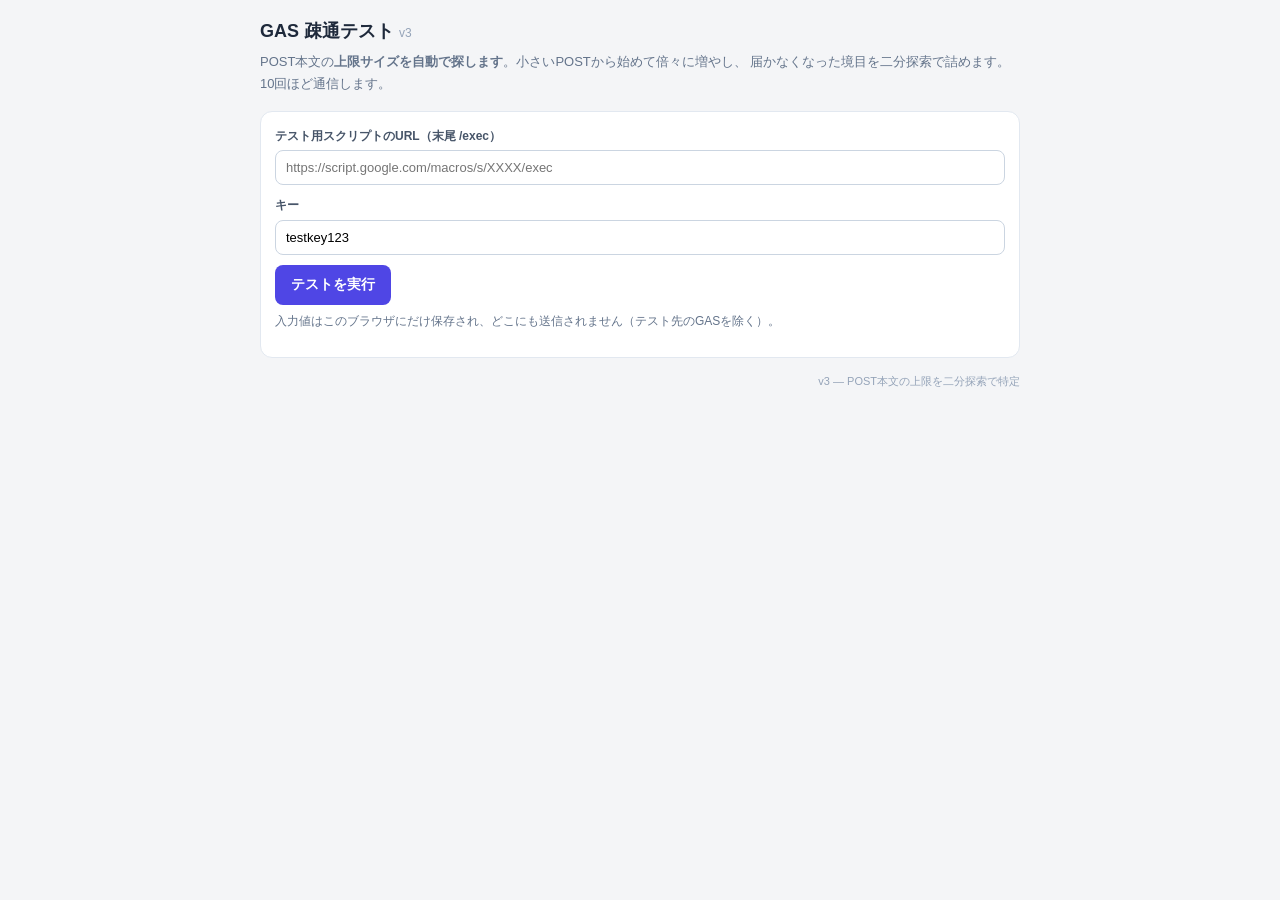
==== index.html @ 1e804cfc "Add files via upload" ====
<!DOCTYPE html>
<html lang="ja">
<head>
<meta charset="utf-8">
<meta name="viewport" content="width=device-width, initial-scale=1, viewport-fit=cover">
<title>GAS 疎通テスト</title>
<style>
  :root{ color-scheme: light; }
  *{ box-sizing:border-box; }
  body{ margin:0; padding:16px; background:#f4f5f7; color:#1e293b;
    font-family:-apple-system,BlinkMacSystemFont,"Hiragino Kaku Gothic ProN","Noto Sans JP","Yu Gothic",sans-serif;
    font-size:14px; line-height:1.7; }
  .wrap{ max-width:760px; margin:0 auto; }
  h1{ font-size:18px; margin:0 0 4px; }
  .lead{ color:#64748b; font-size:13px; margin:0 0 16px; }
  .card{ background:#fff; border:1px solid #e2e8f0; border-radius:12px; padding:14px; margin-bottom:12px; }
  label{ display:block; font-size:12px; font-weight:600; color:#475569; margin-bottom:4px; }
  input{ width:100%; border:1px solid #cbd5e1; border-radius:8px; padding:9px 10px; font-size:13px;
    background:#fff; margin-bottom:10px; }
  button{ border:0; border-radius:8px; padding:11px 16px; font-size:14px; font-weight:600;
    background:#4f46e5; color:#fff; cursor:pointer; }
  button:disabled{ background:#c7d2fe; cursor:default; }
  .row{ display:flex; gap:8px; flex-wrap:wrap; align-items:center; }
  .res{ margin-top:12px; }
  .t{ border:1px solid #e2e8f0; border-radius:10px; padding:10px 12px; margin-bottom:8px; }
  .t b{ display:block; font-size:13px; margin-bottom:2px; }
  .ok{ border-color:#86efac; background:#f0fdf4; }
  .ng{ border-color:#fca5a5; background:#fef2f2; }
  .wait{ border-color:#fcd34d; background:#fffbeb; }
  .msg{ font-size:12px; color:#475569; word-break:break-all; }
  pre{ background:#f8fafc; border:1px solid #e2e8f0; border-radius:8px; padding:10px;
    font-size:11px; overflow-x:auto; margin:8px 0 0; max-height:200px; }
  .verdict{ font-size:14px; font-weight:700; padding:12px; border-radius:10px; margin-top:12px; }
  .hint{ font-size:12px; color:#64748b; margin-top:6px; }
  code{ background:#f1f5f9; padding:1px 5px; border-radius:4px; font-size:12px; }
  .ver{ font-size:11px; color:#94a3b8; margin-top:14px; text-align:right; }
  table.probe{ width:100%; border-collapse:collapse; margin-top:8px; font-size:12px;
    font-variant-numeric:tabular-nums; }
  table.probe th, table.probe td{ border-bottom:1px solid #e2e8f0; padding:4px 6px; text-align:right; }
  table.probe th{ color:#64748b; font-weight:600; font-size:11px; }
  table.probe td:last-child, table.probe th:last-child{ text-align:left; }
  .big{ font-size:20px; font-weight:700; font-variant-numeric:tabular-nums; }
  .copybox{ width:100%; min-height:120px; font-family:ui-monospace,Menlo,Consolas,monospace;
    font-size:11px; border:1px solid #cbd5e1; border-radius:8px; padding:8px; margin-top:8px; }
</style>
</head>
<body>
<div class="wrap">
  <h1>GAS 疎通テスト <span style="font-size:12px;color:#94a3b8;font-weight:400;">v3</span></h1>
  <p class="lead">
    POST本文の<b>上限サイズを自動で探します</b>。小さいPOSTから始めて倍々に増やし、
    届かなくなった境目を二分探索で詰めます。10回ほど通信します。
  </p>

  <div class="card">
    <label for="url">テスト用スクリプトのURL（末尾 /exec）</label>
    <input id="url" type="url" placeholder="https://script.google.com/macros/s/XXXX/exec" autocomplete="off">
    <label for="key">キー</label>
    <input id="key" type="text" placeholder="testkey123" autocomplete="off" spellcheck="false">
    <div class="row">
      <button id="run">テストを実行</button>
      <span class="hint" id="saved"></span>
    </div>
    <p class="hint">
      入力値はこのブラウザにだけ保存され、どこにも送信されません（テスト先のGASを除く）。
    </p>
  </div>

  <div id="out" class="res"></div>
  <p class="ver">v3 — POST本文の上限を二分探索で特定</p>
</div>

<script>
const $ = s => document.querySelector(s);
const LS = 'gasProbe';

try {
  const saved = JSON.parse(localStorage.getItem(LS) || '{}');
  if (saved.url) $('#url').value = saved.url;
  if (saved.key) $('#key').value = saved.key;
  if (saved.url) $('#saved').textContent = '前回の入力を復元しました';
} catch (e) {}
if (!$('#key').value) $('#key').value = 'testkey123';

(function () {
  const q = new URLSearchParams(location.search);
  if (q.get('url')) $('#url').value = q.get('url');
  if (q.get('key')) $('#key').value = q.get('key');
})();

function card(id, title) {
  const el = document.createElement('div');
  el.className = 't wait';
  el.id = id;
  el.innerHTML = '<b>⏳ ' + title + '</b><span class="msg">実行中…</span>';
  $('#out').appendChild(el);
  return el;
}
function done(el, ok, title, msg, extraHtml) {
  el.className = 't ' + (ok ? 'ok' : 'ng');
  el.innerHTML = '<b>' + (ok ? '✅ ' : '❌ ') + title + '</b>' +
    '<span class="msg">' + msg + '</span>' + (extraHtml || '');
}
const kb = n => (n / 1024).toFixed(1) + 'KB';

/* text/plain にしておくとプリフライト（事前確認の通信）が起きない */
async function post(base, body) {
  const res = await fetch(base, {
    method: 'POST',
    headers: { 'Content-Type': 'text/plain;charset=utf-8' },
    body: JSON.stringify(body)
  });
  const text = await res.text();
  let json = null;
  try { json = JSON.parse(text); } catch (e) {}
  return { res, text, json };
}

/* ① GET（CORSを越えて読めるか） */
async function testGet(base, key) {
  const el = card('t1', '① GET（fetch / CORS）');
  const t0 = Date.now();
  try {
    const u = base + (base.indexOf('?') < 0 ? '?' : '&') +
      'api=1&method=ping&key=' + encodeURIComponent(key);
    const res = await fetch(u, { method: 'GET' });
    const json = JSON.parse(await res.text());
    if (json && json.ok) {
      done(el, true, '① GET（fetch / CORS）',
        '読めました（' + (Date.now() - t0) + 'ms）／サーバー時刻 ' + (json.serverTime || '-'));
      return true;
    }
    done(el, false, '① GET（fetch / CORS）', 'HTTP ' + res.status + ' — 読めませんでした');
    return false;
  } catch (err) {
    done(el, false, '① GET（fetch / CORS）', 'ブロックされました: ' + err.message);
    return false;
  }
}

/* 指定バイト数の本文をPOSTして、POSTのまま全部届いたかを返す */
async function probeSize(base, key, n) {
  const skeleton = JSON.stringify({ ping: true, auth: key, pad: '' });
  const pad = 'x'.repeat(Math.max(0, n - skeleton.length));
  const body = { ping: true, auth: key, pad: pad };
  const sent = JSON.stringify(body).length;
  try {
    const { json } = await post(base, body);
    const via = json ? String(json.via || '?') : '(応答なし)';
    const got = json ? Number(json.bytes || 0) : -1;
    const ok = !!(json && json.ok && via === 'POST' && got >= sent * 0.9);
    return { ok, sent, got, via };
  } catch (err) {
    return { ok: false, sent, got: -1, via: 'エラー: ' + err.message };
  }
}

/* ② POST（小）— まずPOSTが成立することを確認 */
async function testPostSmall(base, key) {
  const el = card('t2', '② 小さいPOSTが POST のまま届くか');
  const r = await probeSize(base, key, 200);
  if (r.ok) {
    done(el, true, '② 小さいPOSTが POST のまま届くか',
      'via=POST ／ 送信 ' + r.sent + ' → 受信 ' + r.got + ' バイト');
    return true;
  }
  done(el, false, '② 小さいPOSTが POST のまま届くか',
    'via=' + r.via + ' ／ 送信 ' + r.sent + ' → 受信 ' + r.got + ' バイト');
  return false;
}

/* ③ 上限の特定：倍々で増やして失敗地点を見つけ、そこを二分探索で詰める */
async function findLimit(base, key) {
  const el = card('t3', '③ POST本文の上限を探索中');
  const rows = [];
  const render = (extra) => {
    let html = '<table class="probe"><tr><th>試したサイズ</th><th>受信</th>' +
      '<th>via</th><th>結果</th></tr>';
    rows.forEach(r => {
      html += '<tr><td>' + kb(r.sent) + '</td><td>' + (r.got < 0 ? '—' : kb(r.got)) +
        '</td><td>' + r.via + '</td><td>' + (r.ok ? '✅ 到達' : '❌ 欠落') + '</td></tr>';
    });
    html += '</table>' + (extra || '');
    el.innerHTML = '<b>' + (extra ? '' : '⏳ ') + '③ POST本文の上限を探索</b>' +
      '<span class="msg">小さい方から倍々に増やし、失敗した区間を二分探索で詰めます。</span>' + html;
  };

  let lo = 0, hi = 0;
  for (const n of [4096, 8192, 16384, 32768, 65536, 131072]) {
    const r = await probeSize(base, key, n);
    rows.push(r); render();
    if (r.ok) lo = r.sent; else { hi = r.sent; break; }
  }

  if (!hi) {
    el.className = 't ok';
    render('<p class="msg" style="margin-top:8px;">128KBまで全部通りました。実用上の上限は見つかりません。</p>');
    return { limit: lo, capped: true };
  }

  for (let i = 0; i < 8 && hi - lo > 512; i++) {
    const mid = Math.floor((lo + hi) / 2);
    const r = await probeSize(base, key, mid);
    rows.push(r); render();
    if (r.ok) lo = r.sent; else hi = r.sent;
  }

  el.className = 't ok';
  render('<p class="msg" style="margin-top:8px;">' +
    '通った最大 <b>' + kb(lo) + '</b>（' + lo + ' バイト）／ 落ちた最小 <b>' + kb(hi) + '</b>' +
    '</p>');
  return { limit: lo, upper: hi, capped: false };
}

/* ④ POST経由でメソッドを呼ぶ（本番と同じ形） */
async function testRpc(base, key) {
  const el = card('t4', '④ POSTでメソッド呼び出し（getSyncState）');
  const t0 = Date.now();
  try {
    const { res, json } = await post(base, { method: 'getSyncState', args: [], auth: key });
    if (json && json.ok) {
      done(el, true, '④ POSTでメソッド呼び出し（getSyncState）',
        '結果 ' + JSON.stringify(json.result) + '（' + (Date.now() - t0) + 'ms）');
      return true;
    }
    done(el, false, '④ POSTでメソッド呼び出し（getSyncState）',
      (json && json.error) ? json.error : ('HTTP ' + res.status));
    return false;
  } catch (err) {
    done(el, false, '④ POSTでメソッド呼び出し（getSyncState）', err.message);
    return false;
  }
}

$('#run').onclick = async () => {
  let base = $('#url').value.trim();
  const key = $('#key').value.trim();
  $('#out').innerHTML = '';
  $('#saved').textContent = '';

  if (!/^https:\/\/script\.google\.com\/.*\/exec/.test(base)) {
    $('#out').innerHTML = '<div class="t ng"><b>❌ URLを確認してください</b>' +
      '<span class="msg">末尾が <code>/exec</code> のURLを入れてください。</span></div>';
    return;
  }
  if (!key) {
    $('#out').innerHTML = '<div class="t ng"><b>❌ キーを入れてください</b>' +
      '<span class="msg">テスト用スクリプトの <code>TEST_KEY</code> と同じ文字列です。</span></div>';
    return;
  }
  base = base.split('#')[0];
  try { localStorage.setItem(LS, JSON.stringify({ url: base, key: key })); } catch (e) {}

  $('#run').disabled = true;
  const r1 = await testGet(base, key);
  const r2 = r1 ? await testPostSmall(base, key) : false;
  const lim = r2 ? await findLimit(base, key) : null;
  const r4 = r2 ? await testRpc(base, key) : false;
  $('#run').disabled = false;

  const v = document.createElement('div');
  if (r1 && r2 && lim && r4) {
    const safe = Math.floor(lim.limit / 2 / 1024) * 1024;
    v.className = 'verdict ok';
    v.innerHTML = '🎉 この構成で進められます。<br>' +
      '<span class="msg">読み書きともに成立。POST本文は ' +
      (lim.capped ? '<b>128KB以上</b>まで通りました' : '<b>' + kb(lim.limit) + '</b>まで通りました') +
      '。1回あたり <b>' + kb(safe) + '</b> ずつに分けて送る設計にします。</span>';
  } else if (r1 && r2) {
    v.className = 'verdict wait';
    v.innerHTML = '△ POSTは通るが、一部が失敗。<br>' +
      '<span class="msg">下の結果を貼ってください。</span>';
  } else if (r1) {
    v.className = 'verdict wait';
    v.innerHTML = '△ 読み取りのみ成功。<br>' +
      '<span class="msg">POSTが届きませんでした。結果を貼ってください。</span>';
  } else {
    v.className = 'verdict ng';
    v.innerHTML = '✕ 読み取りも通りませんでした。<br>' +
      '<span class="msg">デプロイの「アクセスできるユーザー」が「全員」か確認してください。</span>';
  }
  $('#out').appendChild(v);

  /* 報告用にまとめてコピーできるようにする */
  const sum = document.createElement('div');
  sum.className = 'card';
  sum.innerHTML = '<label>この内容をそのまま貼ってください</label>' +
    '<textarea class="copybox" readonly id="sumbox"></textarea>';
  $('#out').appendChild(sum);
  $('#sumbox').value = [
    '端末: ' + navigator.userAgent,
    '① GET: ' + (r1 ? 'OK' : 'NG'),
    '② 小POST: ' + (r2 ? 'OK (via=POST)' : 'NG'),
    '③ 上限: ' + (lim ? (lim.capped ? '128KB以上（未検出）'
      : lim.limit + ' バイトまで到達 / ' + lim.upper + ' バイトで欠落') : '未実施'),
    '④ メソッド呼び出し: ' + (r4 ? 'OK' : 'NG')
  ].join('\n');
};
</script>
</body>
</html>
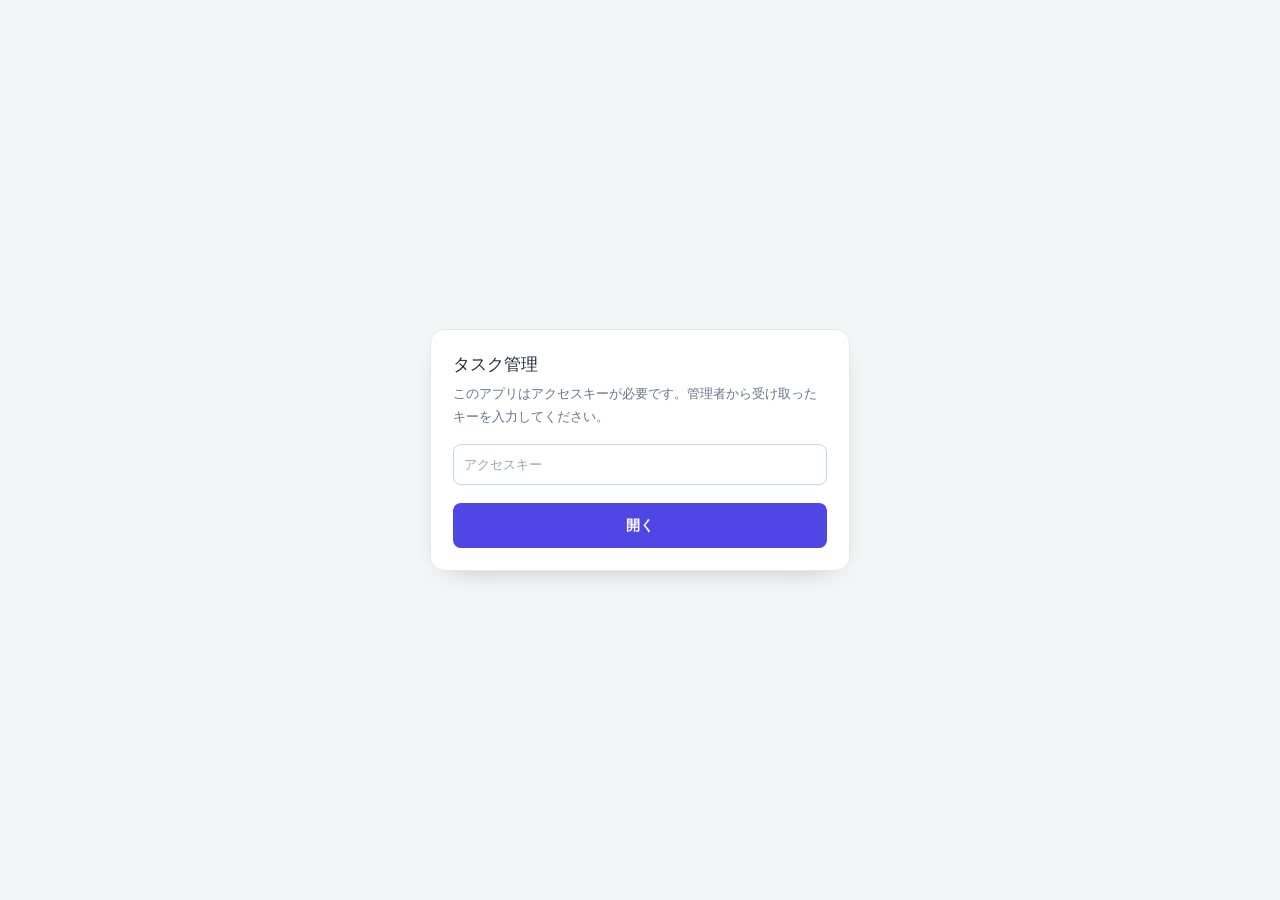
==== commit 4c8baf2b: "Add files via upload" ====
--- a/index.html
+++ b/index.html
@@ -1,301 +1,5745 @@
 <!DOCTYPE html>
 <html lang="ja">
 <head>
-<meta charset="utf-8">
-<meta name="viewport" content="width=device-width, initial-scale=1, viewport-fit=cover">
-<title>GAS 疎通テスト</title>
-<style>
-  :root{ color-scheme: light; }
-  *{ box-sizing:border-box; }
-  body{ margin:0; padding:16px; background:#f4f5f7; color:#1e293b;
-    font-family:-apple-system,BlinkMacSystemFont,"Hiragino Kaku Gothic ProN","Noto Sans JP","Yu Gothic",sans-serif;
-    font-size:14px; line-height:1.7; }
-  .wrap{ max-width:760px; margin:0 auto; }
-  h1{ font-size:18px; margin:0 0 4px; }
-  .lead{ color:#64748b; font-size:13px; margin:0 0 16px; }
-  .card{ background:#fff; border:1px solid #e2e8f0; border-radius:12px; padding:14px; margin-bottom:12px; }
-  label{ display:block; font-size:12px; font-weight:600; color:#475569; margin-bottom:4px; }
-  input{ width:100%; border:1px solid #cbd5e1; border-radius:8px; padding:9px 10px; font-size:13px;
-    background:#fff; margin-bottom:10px; }
-  button{ border:0; border-radius:8px; padding:11px 16px; font-size:14px; font-weight:600;
-    background:#4f46e5; color:#fff; cursor:pointer; }
-  button:disabled{ background:#c7d2fe; cursor:default; }
-  .row{ display:flex; gap:8px; flex-wrap:wrap; align-items:center; }
-  .res{ margin-top:12px; }
-  .t{ border:1px solid #e2e8f0; border-radius:10px; padding:10px 12px; margin-bottom:8px; }
-  .t b{ display:block; font-size:13px; margin-bottom:2px; }
-  .ok{ border-color:#86efac; background:#f0fdf4; }
-  .ng{ border-color:#fca5a5; background:#fef2f2; }
-  .wait{ border-color:#fcd34d; background:#fffbeb; }
-  .msg{ font-size:12px; color:#475569; word-break:break-all; }
-  pre{ background:#f8fafc; border:1px solid #e2e8f0; border-radius:8px; padding:10px;
-    font-size:11px; overflow-x:auto; margin:8px 0 0; max-height:200px; }
-  .verdict{ font-size:14px; font-weight:700; padding:12px; border-radius:10px; margin-top:12px; }
-  .hint{ font-size:12px; color:#64748b; margin-top:6px; }
-  code{ background:#f1f5f9; padding:1px 5px; border-radius:4px; font-size:12px; }
-  .ver{ font-size:11px; color:#94a3b8; margin-top:14px; text-align:right; }
-  table.probe{ width:100%; border-collapse:collapse; margin-top:8px; font-size:12px;
-    font-variant-numeric:tabular-nums; }
-  table.probe th, table.probe td{ border-bottom:1px solid #e2e8f0; padding:4px 6px; text-align:right; }
-  table.probe th{ color:#64748b; font-weight:600; font-size:11px; }
-  table.probe td:last-child, table.probe th:last-child{ text-align:left; }
-  .big{ font-size:20px; font-weight:700; font-variant-numeric:tabular-nums; }
-  .copybox{ width:100%; min-height:120px; font-family:ui-monospace,Menlo,Consolas,monospace;
-    font-size:11px; border:1px solid #cbd5e1; border-radius:8px; padding:8px; margin-top:8px; }
-</style>
+  <meta charset="utf-8">
+  <meta name="viewport" content="width=device-width, initial-scale=1, viewport-fit=cover">
+  <title>タスク管理 / GTD</title>
+  <link rel="stylesheet" href="app.css">
+  <script src="sortable.min.js" defer></script>
+  <script src="config.js"></script>
+  <style>
+    :root { --brand:#4f46e5; --done:#10B981; }
+    /* ⚠️ body を height:100% にしてはいけない。
+       position:sticky は「親要素の箱の中」でしか粘れないため、body の高さが
+       画面1枚分に固定されていると、そこを過ぎた瞬間にヘッダーが一緒に流れていく。
+       （実測：スクロール900pxでヘッダーの上端が -301px ＝ 画面外）
+       min-height にして、内容にあわせて body の箱が伸びるようにする。 */
+    html{height:100%}
+    body{min-height:100%}
+    body{background:#f4f5f7;-webkit-font-smoothing:antialiased;
+      font-family:-apple-system,BlinkMacSystemFont,"Hiragino Kaku Gothic ProN","Noto Sans JP","Yu Gothic",sans-serif;}
+    ::-webkit-scrollbar{width:9px;height:9px}
+    ::-webkit-scrollbar-thumb{background:#c7cbd3;border-radius:9px}
+    ::-webkit-scrollbar-track{background:transparent}
+    .card{transition:box-shadow .15s ease, transform .12s ease}
+    .card:active{transform:scale(.99)}
+    .sortable-ghost{opacity:.35;background:#e0e7ff}
+    .sortable-chosen{box-shadow:0 8px 24px rgba(0,0,0,.16)}
+    .tabbtn[data-active="1"]{background:#fff;color:#4338ca;box-shadow:0 1px 3px rgba(0,0,0,.12)}
+    .fade-in{animation:fi .18s ease}
+    @keyframes fi{from{opacity:0;transform:translateY(4px)}to{opacity:1;transform:none}}
+    .gantt-grid{background-image:linear-gradient(to right,#eef0f4 1px,transparent 1px);background-repeat:repeat-x}
+    .kbcol{min-height:120px}
+    .line-clamp-2{display:-webkit-box;-webkit-line-clamp:2;-webkit-box-orient:vertical;overflow:hidden}
+    .line-clamp-3{display:-webkit-box;-webkit-line-clamp:3;-webkit-box-orient:vertical;overflow:hidden}
+    /* フォーム部品（Tailwindのクラス書き換えに依存しない素のCSSで定義） */
+    .filter-sel{width:100%;border:1px solid #cbd5e1;background:#fff;border-radius:8px;padding:8px;font-size:12px;outline:none}
+    .filter-sel.w-auto{width:auto}
+    .filter-sel:focus{border-color:#6366f1;box-shadow:0 0 0 3px #e0e7ff}
+    .inp{width:100%;border:1px solid #cbd5e1;border-radius:8px;padding:8px 12px;font-size:14px;outline:none;background:#fff}
+    .inp:focus{border-color:#6366f1;box-shadow:0 0 0 3px #e0e7ff}
+    .lbl{display:block;margin-bottom:4px;font-size:12px;font-weight:500;color:#64748b}
+    .badge-done{background:#10B981;color:#fff}
+
+    /* ===== スマート・スクロール追従ヘッダー =====
+       検索窓・タブ・各画面の操作バーを #stickyTop 1ブロックにまとめ、
+       まるごと1つの sticky として上下させる。操作バーだけが画面途中に
+       取り残される現象を構造的に起こさないための作り。 */
+    :root{ --hdr-h:0px; }
+    /* Tailwind の読み込み状況に左右されないよう、固定はCSSで明示する */
+    #stickyTop{ position:-webkit-sticky; position:sticky; top:0; z-index:30;
+      transition:transform .22s cubic-bezier(.22,.61,.36,1); will-change:transform; }
+    #stickyTop.hdr-hidden{ transform:translateY(-100%); }
+    /* 収納中は上端に細い手がかりを出す（マウスがある環境だけ）。
+       何も出ていないと「戻し方が分からない」ので、ここへカーソルを寄せれば
+       戻ることを示す。カーソル判定の邪魔をしないよう pointer-events は切る。 */
+    #hdrPeek{ display:none; }
+    @media (hover: hover) and (pointer: fine) {
+      #hdrPeek{ display:block; position:fixed; left:0; right:0; top:0; height:3px; z-index:29;
+        background:linear-gradient(to bottom, rgba(79,70,229,.5), rgba(79,70,229,0));
+        opacity:0; transition:opacity .2s ease; pointer-events:none; }
+      html.hdr-tucked #hdrPeek{ opacity:1; }
+    }
+    @media (prefers-reduced-motion: reduce) {
+      #stickyTop{ transition:none; }
+      #hdrPeek{ transition:none; }
+    }
+    /* ⚠️ Tailwind の preflight にある [hidden]{display:none} は、あとから来る
+       ユーティリティ（.flex / .block / .grid など）と詳細度が同じため負ける。
+       hidden 属性を付けても .flex のラベルが消えず、絞り込みが効かない原因になる。
+       ここで !important を付けて、hidden 属性を常に最優先にする。 */
+    [hidden], .is-hidden{ display:none !important; }
+
+    /* Tailwind CDN が読めない環境（印刷・オフライン・LINE等アプリ内ブラウザ）でも
+       アイコンが巨大化しないようにする。
+       クラス(.h-4.w-4 など)の方が詳細度が高いので、通常時の見た目は変わらない。 */
+    svg{ width:1em; height:1em; max-width:1em; max-height:1em; flex:none; }
+
+    /* =====================================================================
+       Tailwind が読み込めなかったときの最低限の見た目（html.no-tw のときだけ適用）
+       ---------------------------------------------------------------------
+       ユーティリティを再実装するのではなく、アプリ固有の要素に素のCSSを当てて
+       「崩れているが使える」状態を確保する。通常時は一切影響しない。
+       ===================================================================== */
+    /* ⚠️ 最重要：代替CSSでは「隠す」手段を自前で用意する。
+       モーダルの開閉は Tailwind の .hidden クラスで行っているが、
+       そのTailwindが読めていないのがこの状態なので、.hidden は存在しない。
+       ここで定義しないと【すべてのモーダルが開きっぱなしになり、✕も閉じるボタンも効かない】。
+       下の html.no-tw #bottomNav{display:flex} などはID指定で強いため、!important が要る。
+       html.no-tw の中だけに閉じているので、通常時の hidden sm:inline などには影響しない。 */
+    html.no-tw .hidden{ display:none !important; }
+
+    html.no-tw body{ font-size:14px; color:#1e293b; }
+    html.no-tw #stickyTop{ background:#fff; border-bottom:1px solid #cbd5e1; }
+    html.no-tw #appHeader{ background:#fff; padding:8px 10px; }
+    html.no-tw #tabNav{ display:flex; gap:4px; overflow-x:auto; background:#f1f5f9; padding:4px; }
+    html.no-tw #tabNav button{ white-space:nowrap; padding:6px 10px; border-radius:6px; background:#fff; border:1px solid #cbd5e1; }
+    html.no-tw #opSlot > .op-bar{ display:flex; flex-wrap:wrap; gap:6px; align-items:center; }
+    html.no-tw main{ padding:10px; }
+    html.no-tw input, html.no-tw select, html.no-tw textarea{
+      border:1px solid #cbd5e1; border-radius:6px; padding:6px 8px; font-size:14px; background:#fff; max-width:100%; }
+    html.no-tw input[type="checkbox"]{ width:16px; height:16px; }
+    html.no-tw button{ border:1px solid #cbd5e1; border-radius:6px; padding:6px 10px; background:#fff; cursor:pointer; }
+    html.no-tw .card, html.no-tw .proj-card, html.no-tw .due3-card{
+      display:block; background:#fff; border:1px solid #e2e8f0; border-radius:8px; padding:10px; margin-bottom:8px; }
+    html.no-tw .ms{ position:relative; display:inline-block; margin:2px; }
+    html.no-tw .ms-panel{ position:absolute; left:0; top:100%; z-index:60; width:min(88vw,320px);
+      max-height:60vh; overflow-y:auto; background:#fff; border:1px solid #cbd5e1; border-radius:8px; padding:6px;
+      box-shadow:0 8px 24px rgba(0,0,0,.18); }
+    html.no-tw .ms-panel label{ display:flex; gap:6px; align-items:center; padding:4px 2px; }
+    html.no-tw #modal, html.no-tw #pmodal, html.no-tw #cfgModal,
+    html.no-tw #acctModal, html.no-tw #errModal, html.no-tw #moreSheet{
+      position:fixed; inset:0; z-index:50; background:rgba(15,23,42,.4); overflow-y:auto; }
+    html.no-tw #modal > div:last-child, html.no-tw #pmodal > div:last-child,
+    html.no-tw #cfgModal > div:last-child, html.no-tw #acctModal > div:last-child,
+    html.no-tw #errModal > div:last-child, html.no-tw #moreSheet > div:last-child{
+      position:relative; margin:16px auto; max-width:640px; background:#fff; border-radius:10px; padding:12px; }
+    html.no-tw table{ width:100%; border-collapse:collapse; }
+    html.no-tw th, html.no-tw td{ border:1px solid #e2e8f0; padding:6px 8px; text-align:left; }
+    html.no-tw #bottomNav{ position:fixed; left:0; right:0; bottom:0; display:flex; background:#fff; border-top:1px solid #cbd5e1; }
+    html.no-tw #bottomNav button{ flex:1; border:0; border-radius:0; font-size:11px; }
+    html.no-tw #fab{ position:fixed; right:14px; bottom:70px; width:48px; height:48px; border-radius:9999px;
+      background:#4f46e5; color:#fff; font-size:24px; border:0; }
+    html.no-tw #toast{ position:fixed; left:50%; transform:translateX(-50%); bottom:80px; z-index:60; }
+    html.no-tw #toast > div{ background:#0f172a; color:#fff; padding:8px 12px; border-radius:8px; margin-top:6px; }
+    html.no-tw #boot{ position:fixed; inset:0; background:#fff; padding:20px; overflow-y:auto; }
+    html.no-tw .gantt-label{ width:140px; min-width:140px; }
+    /* 横スクロールを画面全体に波及させない（はみ出すのは表とガントの中だけ） */
+    html.no-tw, html.no-tw body{ overflow-x:hidden; max-width:100%; }
+    html.no-tw main, html.no-tw #stickyTop, html.no-tw .card, html.no-tw .proj-card{ max-width:100%; }
+    html.no-tw #kanbanTable, html.no-tw #allTable, html.no-tw #ganttWrap{ overflow-x:auto; max-width:100%; }
+    html.no-tw table{ min-width:0; }
+    html.no-tw img, html.no-tw pre{ max-width:100%; }
+    html.no-tw *{ word-break:break-word; }
+    /* 読み込めていない旨の案内 */
+    #compatBar{ background:#fffbeb; border-bottom:1px solid #fcd34d; color:#92400e;
+      padding:10px 12px; font-size:12px; line-height:1.6; }
+    #compatBar button{ border:1px solid #d97706; background:#fff; color:#92400e;
+      border-radius:6px; padding:4px 10px; font-size:12px; margin-top:6px; margin-right:6px; }
+
+    /* 印刷時は固定ヘッダー・ナビ・FABを消して本文だけを出す */
+    @media print{
+      #stickyTop, #bottomNav, #fab, #toast, #busy, #devBanner{ display:none !important; }
+      body{ background:#fff; }
+      main{ padding:0 !important; }
+      .card, .proj-card{ break-inside:avoid; }
+    }
+
+    /* ドロップダウンは必ず最前面。タブや操作バーの下に潜り込ませない。
+       #appHeader / #opSlot に重ね順を与えて、ヘッダー内のパネルが
+       常にタブ・操作バーより手前に来るようにする。 */
+    #appHeader{ position:relative; z-index:3; }
+    #tabNav{ position:relative; z-index:1; }
+    #opSlot{ position:relative; z-index:2; }
+    .ms-panel{ z-index:60 !important; }
+    .ms-panel:not(.hidden){ display:block; }
+    /* 操作バーは #opSlot の中だけに置く（単独 sticky にはしない） */
+    #opSlot:empty{ display:none; border-bottom:0; }
+    #opSlot > .op-bar{ margin:0; padding:6px 12px; }
+    #opSlot > .op-bar[hidden]{ display:none !important; }
+    #fab[hidden], #bottomNav[hidden]{ display:none !important; }
+    #opSlot > .op-bar:empty{ display:none; }
+    @media (min-width:640px){ #opSlot > .op-bar{ padding-left:20px; padding-right:20px; } }
+    @media (prefers-reduced-motion: reduce){ #stickyTop{ transition:none; } }
+
+    /* ===== フォーカス画面：期限3セクション（アコーディオン） ===== */
+    .due3-card > summary::-webkit-details-marker{ display:none; }
+    .due3-card > summary{ list-style:none; }
+    .due3-card > summary .due3-mark{ transition:transform .15s ease; display:inline-block; }
+    .due3-card[open] > summary .due3-mark{ transform:rotate(90deg); }
+
+    /* モバイル最適化 */
+    @media (max-width: 639px){
+      main{padding-bottom:96px !important}
+      .card{padding:12px}
+      button, .tabbtn, .lm-btn{min-height:38px}
+      .ms-panel{width:calc(100vw - 32px)}
+      /* 上部タブはボトムナビに集約して隠す */
+      #tabNav{display:none !important}
+      /* ヘッダーの＋はFABに任せる */
+      #btnNew{display:none !important}
+      /* ガント：名称列を大幅に縮小してチャート領域を確保 */
+      .gantt-label{width:96px !important;min-width:96px !important;max-width:96px !important}
+      .gantt-label .truncate{font-size:10px}
+      /* フォーカス画面：横スクロールを完全に排し、1列の縦積みにする */
+      #view-focus{overflow-x:hidden}
+      #view-focus .grid{display:block !important}
+      #view-focus .grid > *{margin-bottom:10px}
+      #view-focus .grid > *:last-child{margin-bottom:0}
+      #view-focus .overflow-x-auto{overflow-x:hidden}
+      #view-focus .whitespace-nowrap{white-space:normal}
+      #view-focus *{max-width:100%}
+      /* 期限セクションはスリムに */
+      .due3-card > summary{padding-top:10px;padding-bottom:10px}
+      .due3-card .max-h-56{max-height:14rem}
+    }
+    .bn[data-active="1"]{color:#4338ca;background:#eef2ff}
+    /* ガントのドラッグ操作 */
+    .gbar{touch-action:none;user-select:none}
+    .gbar:hover{filter:brightness(1.08)}
+    .ghandle{position:absolute;top:0;width:8px;height:100%;cursor:ew-resize}
+    .gbar.dragging{opacity:.85;box-shadow:0 6px 16px rgba(0,0,0,.25);z-index:20}
+  </style>
 </head>
-<body>
-<div class="wrap">
-  <h1>GAS 疎通テスト <span style="font-size:12px;color:#94a3b8;font-weight:400;">v3</span></h1>
-  <p class="lead">
-    POST本文の<b>上限サイズを自動で探します</b>。小さいPOSTから始めて倍々に増やし、
-    届かなくなった境目を二分探索で詰めます。10回ほど通信します。
-  </p>
-
-  <div class="card">
-    <label for="url">テスト用スクリプトのURL（末尾 /exec）</label>
-    <input id="url" type="url" placeholder="https://script.google.com/macros/s/XXXX/exec" autocomplete="off">
-    <label for="key">キー</label>
-    <input id="key" type="text" placeholder="testkey123" autocomplete="off" spellcheck="false">
-    <div class="row">
-      <button id="run">テストを実行</button>
-      <span class="hint" id="saved"></span>
+<body class="text-slate-800">
+
+<!-- ===================== ローディング ===================== -->
+<div id="boot" class="fixed inset-0 z-50 flex flex-col items-center justify-center overflow-y-auto bg-white">
+  <div class="h-10 w-10 animate-spin rounded-full border-4 border-indigo-200 border-t-indigo-600"></div>
+  <p class="mt-4 text-sm text-slate-500">データを読み込んでいます…</p>
+</div>
+
+<!-- ===================== ヘッダー（検索・タブ・操作バーを1ブロックで固定） ===================== -->
+<!-- ヘッダー収納中の手がかり（PCのみ表示。CSSで制御） -->
+<div id="hdrPeek" aria-hidden="true"></div>
+<div id="stickyTop" class="sticky top-0 z-30">
+<header id="appHeader" class="bg-white/95 backdrop-blur border-b border-slate-200">
+  <div class="mx-auto max-w-[1600px] px-3 sm:px-5">
+    <!-- 1段目
+         スマホでは横に7つも並べると検索欄も絞込ボタンも潰れるため、
+         検索＋絞込をひとまとまりにして2段目へ折り返す（sm以上は従来どおり1行）。 -->
+    <div class="flex flex-wrap items-center gap-x-3 gap-y-2 py-2.5">
+      <h1 class="text-base sm:text-lg font-bold tracking-tight text-slate-900 shrink-0">
+        <span class="text-indigo-600">◆</span> Task / GTD
+      </h1>
+      <div class="order-last flex w-full min-w-0 items-center gap-2 sm:order-none sm:w-auto sm:flex-1">
+        <div class="relative min-w-0 flex-1">
+          <svg class="pointer-events-none absolute left-3 top-1/2 h-4 w-4 -translate-y-1/2 text-slate-400" fill="none" stroke="currentColor" stroke-width="2" viewBox="0 0 24 24"><circle cx="11" cy="11" r="7"/><path d="m20 20-3.5-3.5"/></svg>
+          <input id="q" type="search" placeholder="キーワード検索（タスク名・メモ）"
+            class="w-full rounded-lg border border-slate-300 bg-slate-50 py-2 pl-9 pr-3 text-sm outline-none focus:border-indigo-500 focus:bg-white focus:ring-2 focus:ring-indigo-100">
+        </div>
+        <!-- スマホでは指で押せる大きさ（44px）と十分な横幅を確保する -->
+        <button id="btnFilter" class="flex min-h-[44px] shrink-0 items-center justify-center gap-1 rounded-lg border border-slate-300 px-5 text-[13px] font-medium text-slate-600 hover:bg-slate-50 sm:min-h-0 sm:px-2.5 sm:py-2 sm:text-xs">
+          <svg class="h-4 w-4 sm:hidden" fill="none" stroke="currentColor" stroke-width="2" viewBox="0 0 24 24"><path d="M3 5h18M6 12h12M10 19h4"/></svg>
+          絞込<span id="filterBadge" class="hidden rounded-full bg-indigo-600 px-1.5 text-[10px] text-white">0</span>
+        </button>
+      </div>
+      <span id="ownerTools" class="contents"></span>
+      <button id="btnNew" class="shrink-0 rounded-lg bg-indigo-600 px-3 py-2 text-sm font-semibold text-white shadow-sm hover:bg-indigo-700">＋<span class="hidden sm:inline ml-1">新規</span></button>
+      <span id="syncState" class="shrink-0"></span>
+      <button id="btnReload" title="再読み込み" class="shrink-0 rounded-lg border border-slate-300 p-2 text-slate-500 hover:bg-slate-50">
+        <svg class="h-4 w-4" fill="none" stroke="currentColor" stroke-width="2" viewBox="0 0 24 24"><path d="M21 12a9 9 0 1 1-2.6-6.4"/><path d="M21 3v6h-6"/></svg>
+      </button>
     </div>
-    <p class="hint">
-      入力値はこのブラウザにだけ保存され、どこにも送信されません（テスト先のGASを除く）。
+
+    <!-- フィルターパネル -->
+    <div id="filterPanel" class="hidden pb-3">
+      <div id="msRow" class="grid grid-cols-2 gap-2 sm:grid-cols-3 lg:grid-cols-6"></div>
+      <div class="mt-2">
+        <div class="mb-1 flex items-center gap-2">
+          <span class="text-[11px] font-medium text-slate-500">🔖 Sliceショートカット</span>
+          <button data-open-cfg="slices" class="rounded border border-slate-300 px-1.5 py-0.5 text-[10px] text-slate-500 hover:bg-slate-50">編集</button>
+        </div>
+        <div id="sliceChips" class="flex flex-wrap gap-1.5"></div>
+      </div>
+      <div class="mt-2 flex flex-wrap items-center gap-3 text-xs text-slate-600">
+        <label class="inline-flex items-center gap-1.5"><input id="fOverdue" type="checkbox" class="rounded border-slate-300"> 期限超過のみ</label>
+        <label class="inline-flex items-center gap-1.5"><input id="fThisWeek" type="checkbox" class="rounded border-slate-300"> 今週（実行日/期限）</label>
+        <label class="inline-flex items-center gap-1.5"><input id="fRepeat" type="checkbox" class="rounded border-slate-300"> 繰り返しタスクのみ</label>
+        <button id="btnClearFilter" class="ml-auto rounded-md border border-slate-300 px-2 py-1 hover:bg-slate-50">条件クリア</button>
+      </div>
+    </div>
+
+    <!-- タブ -->
+    <nav id="tabNav" class="flex gap-1 overflow-x-auto rounded-t-lg bg-slate-100 p-1 text-sm">
+      <button class="tabbtn shrink-0 rounded-md px-3 py-1.5 font-medium text-slate-600" data-view="focus">🎯 フォーカス</button>
+      <button class="tabbtn shrink-0 rounded-md px-3 py-1.5 font-medium text-slate-600" data-view="kanban">タスク</button>
+      <button class="tabbtn shrink-0 rounded-md px-3 py-1.5 font-medium text-slate-600" data-view="gantt">ガントチャート</button>
+      <button class="tabbtn shrink-0 rounded-md px-3 py-1.5 font-medium text-slate-600" data-view="memo">プロジェクトメモ</button>
+      <button class="tabbtn shrink-0 rounded-md px-3 py-1.5 font-medium text-slate-600" data-view="inbox">📥 Inbox整理<span id="inboxCount" class="ml-1 rounded-full bg-rose-500 px-1.5 text-[10px] text-white"></span></button>
+      <button class="tabbtn shrink-0 rounded-md px-3 py-1.5 font-medium text-slate-600" data-view="projects">📁 プロジェクト一覧</button>
+      <button class="tabbtn shrink-0 rounded-md px-3 py-1.5 font-medium text-slate-600" data-view="all">全タスク検索</button>
+      <button id="btnCfg" title="表示設定" class="ml-auto shrink-0 rounded-md px-2.5 py-1.5 text-slate-500 hover:bg-white">⚙️</button>
+    </nav>
+  </div>
+</header>
+<!-- 各画面の操作バーはここへ移動して、ヘッダーと一体で追従させる -->
+<div id="opSlot" class="border-b border-slate-200 bg-slate-100/95 backdrop-blur"></div>
+</div>
+
+<main class="mx-auto max-w-[1600px] px-3 pb-24 pt-4 sm:px-5">
+  <div id="compatBar" hidden></div>
+  <div id="devBanner" class="mb-3 hidden"></div>
+  <div id="statusbar" class="mb-3 flex flex-wrap items-center gap-x-4 gap-y-1 text-xs text-slate-500"></div>
+
+  <!-- ===================== ⓪ フォーカスダッシュボード ===================== -->
+  <section id="view-focus" class="view hidden">
+    <div id="focusSliceBar" class="op-bar"></div>
+    <!-- 順序1：最優先タスク（デスク / どこでも） -->
+    <div class="grid gap-3 lg:grid-cols-2">
+      <div>
+        <h2 class="mb-2 flex items-center gap-2 text-sm font-bold text-slate-700">
+          🖥 デスク/特定場所 <span class="text-xs font-normal text-slate-400">腰を据えて取り組むタスク</span>
+        </h2>
+        <div id="focusDesk"></div>
+      </div>
+      <div>
+        <h2 class="mb-2 flex items-center gap-2 text-sm font-bold text-slate-700">
+          📱 どこでも <span class="text-xs font-normal text-slate-400">すきま時間で片付くタスク</span>
+        </h2>
+        <div id="focusAnywhere"></div>
+      </div>
+    </div>
+    <div id="focusSkipped" class="mt-3"></div>
+    <!-- 順序2：時間指定タスク -->
+    <div id="focusTimed" class="mt-4"></div>
+    <!-- 順序3：実行中タスク -->
+    <div id="focusNow" class="mt-4"></div>
+    <!-- 順序4（最下部）：今日・期限超過 / 明日 / 明後日 -->
+    <div id="focusDue3" class="mt-5"></div>
+    <div class="mt-4 flex flex-wrap items-center gap-2 text-xs text-slate-500">
+      <button id="btnNotify" class="rounded-lg border border-slate-300 px-2.5 py-1.5 hover:bg-slate-50">🔔 時間指定タスクの通知を有効にする</button>
+      <span id="notifyState"></span>
+    </div>
+  </section>
+
+  <!-- ===================== ① カンバン ===================== -->
+  <section id="view-kanban" class="view hidden">
+    <div id="kanbanTools" class="op-bar"></div>
+    <div id="kanbanTable" class="hidden"></div>
+    <div id="kanbanCols" class="grid gap-3 md:grid-cols-3">
+      <div class="rounded-xl bg-white p-3 shadow-sm ring-1 ring-slate-200">
+        <div class="mb-2 flex items-center justify-between">
+          <h2 class="flex items-center gap-2 text-sm font-bold text-slate-700"><span class="h-2.5 w-2.5 rounded-full bg-slate-400"></span>未着手 <span class="text-xs font-normal text-slate-400" id="cnt-ToDo"></span></h2>
+        </div>
+        <div id="col-ToDo" class="kbcol space-y-2" data-status="ToDo"></div>
+        <div id="more-ToDo" class="mt-2"></div>
+      </div>
+      <div class="rounded-xl bg-white p-3 shadow-sm ring-1 ring-slate-200">
+        <div class="mb-2 flex items-center justify-between">
+          <h2 class="flex items-center gap-2 text-sm font-bold text-slate-700"><span class="h-2.5 w-2.5 rounded-full bg-blue-500"></span>進行中 <span class="text-xs font-normal text-slate-400" id="cnt-InProgress"></span></h2>
+        </div>
+        <div id="col-InProgress" class="kbcol space-y-2" data-status="InProgress"></div>
+        <div id="more-InProgress" class="mt-2"></div>
+      </div>
+      <div class="rounded-xl bg-white p-3 shadow-sm ring-1 ring-slate-200">
+        <div class="mb-2 flex items-center justify-between">
+          <h2 class="flex items-center gap-2 text-sm font-bold text-slate-700"><span class="h-2.5 w-2.5 rounded-full" style="background:var(--done)"></span>完了 <span class="text-xs font-normal text-slate-400" id="cnt-Done"></span></h2>
+        </div>
+        <div id="col-Done" class="kbcol space-y-2" data-status="Done"></div>
+        <div id="more-Done" class="mt-2"></div>
+      </div>
+    </div>
+  </section>
+
+  <!-- ===================== ② ガント ===================== -->
+  <section id="view-gantt" class="view hidden">
+    <div id="ganttTools" class="op-bar mb-3 flex flex-wrap items-center gap-2">
+      <div class="flex items-center gap-1 rounded-lg border border-slate-300 bg-white px-2 py-1">
+        <span class="text-[11px] text-slate-500">表示</span>
+        <input id="ganttDays" type="number" min="7" max="365" value="60" class="w-16 rounded border-0 px-1 py-0.5 text-right text-xs outline-none">
+        <span class="text-[11px] text-slate-500">日</span>
+      </div>
+      <div class="flex gap-1">
+        <button class="g-preset rounded-lg border border-slate-300 bg-white px-2 py-1.5 text-[11px] text-slate-600 hover:bg-slate-50" data-d="14">14日</button>
+        <button class="g-preset rounded-lg border border-slate-300 bg-white px-2 py-1.5 text-[11px] text-slate-600 hover:bg-slate-50" data-d="30">30日</button>
+        <button class="g-preset rounded-lg border border-slate-300 bg-white px-2 py-1.5 text-[11px] text-slate-600 hover:bg-slate-50" data-d="45">45日</button>
+        <button class="g-preset rounded-lg border border-slate-300 bg-white px-2 py-1.5 text-[11px] text-slate-600 hover:bg-slate-50" data-d="90">90日</button>
+        <button class="g-preset rounded-lg border border-slate-300 bg-white px-2 py-1.5 text-[11px] text-slate-600 hover:bg-slate-50" data-d="120">120日</button>
+      </div>
+      <div id="ganttProjCat" class="relative ms" data-key="__gcat">
+        <button class="ms-btn rounded-lg border border-slate-300 bg-white px-2 py-1.5 text-xs text-slate-600">プロジェクト分類：全て ▾</button>
+        <div class="ms-panel absolute left-0 top-full z-[60] mt-1 hidden w-56 rounded-lg border border-slate-200 bg-white p-1.5 shadow-xl"></div>
+      </div>
+      <select id="ganttGroup" class="filter-sel w-auto">
+        <option value="project">プロジェクト別</option><option value="none">グループなし</option><option value="gtd">GTD種別別</option>
+      </select>
+      <label class="inline-flex items-center gap-1.5 text-xs text-slate-600"><input id="ganttDone" type="checkbox" class="rounded border-slate-300" checked> 完了も表示</label>
+      <!-- 表示切替：タスクバー / プロジェクト期限ライン / 目標テキスト -->
+      <div class="relative" id="ganttShowBox">
+        <button id="ganttShowBtn" class="rounded-lg border border-slate-300 bg-white px-2 py-1.5 text-xs text-slate-600 hover:bg-slate-50">👁 表示切替 ▾</button>
+        <div id="ganttShowPanel" class="absolute left-0 top-full z-[60] mt-1 hidden w-56 rounded-lg border border-slate-200 bg-white p-2 shadow-xl">
+          <label class="flex cursor-pointer items-center gap-2 rounded px-1.5 py-1 text-xs hover:bg-slate-50">
+            <input id="gShowBars" type="checkbox" class="g-show rounded border-slate-300" checked> 📊 タスクバー</label>
+          <label class="flex cursor-pointer items-center gap-2 rounded px-1.5 py-1 text-xs hover:bg-slate-50">
+            <input id="gShowDeadline" type="checkbox" class="g-show rounded border-slate-300" checked> 🚩 プロジェクト期限ライン</label>
+          <label class="flex cursor-pointer items-center gap-2 rounded px-1.5 py-1 text-xs hover:bg-slate-50">
+            <input id="gShowGoal" type="checkbox" class="g-show rounded border-slate-300" checked> 🎯 目標テキスト</label>
+          <p class="mt-1 border-t border-slate-100 pt-1 text-[10px] leading-relaxed text-slate-400">
+            期限ラインと目標は、プロジェクト設定で入力した値を表示します。</p>
+        </div>
+      </div>
+      <span class="ml-auto flex items-center gap-3 text-xs text-slate-500">
+        <span class="inline-flex items-center gap-1"><span class="h-2.5 w-4 rounded" style="background:#10B981"></span>完了</span>
+        <span class="inline-flex items-center gap-1"><span class="h-2.5 w-4 rounded bg-indigo-500"></span>進行中/未着手</span>
+        <span class="inline-flex items-center gap-1"><span class="h-2.5 w-4 rounded bg-rose-500"></span>期限超過</span>
+        <span class="inline-flex items-center gap-1"><span class="h-3 w-0.5" style="background:#dc2626"></span>PJ期限</span>
+      </span>
+    </div>
+    <div id="ganttWrap" class="overflow-auto rounded-xl bg-white shadow-sm ring-1 ring-slate-200"></div>
+  </section>
+
+  <!-- ===================== ③ プロジェクトメモ ===================== -->
+  <section id="view-memo" class="view hidden">
+    <div class="mb-3 flex flex-wrap items-center gap-2">
+      <div class="relative ms" data-key="__memo">
+        <button class="ms-btn rounded-lg border border-slate-300 bg-white px-3 py-2 text-xs text-slate-600">プロジェクト：未選択 ▾</button>
+        <div class="ms-panel absolute left-0 top-full z-[60] mt-1 hidden max-h-72 w-72 overflow-y-auto rounded-lg border border-slate-200 bg-white p-1.5 shadow-xl"></div>
+      </div>
+      <div class="flex rounded-lg bg-slate-100 p-1 text-xs">
+        <button class="memotab rounded-md px-3 py-1.5 font-medium" data-tab="open">活きているメモ</button>
+        <button class="memotab rounded-md px-3 py-1.5 font-medium" data-tab="done">解決済み</button>
+        <button class="memotab rounded-md px-3 py-1.5 font-medium" data-tab="all">すべて</button>
+      </div>
+      <button id="btnProjectEdit" class="rounded-lg border border-slate-300 px-2.5 py-2 text-xs hover:bg-slate-50">プロジェクト設定</button>
+      <button id="btnMakeDoc" class="rounded-lg border border-slate-300 px-2.5 py-2 text-xs hover:bg-slate-50">NotebookLM資料を生成</button>
+    </div>
+    <div id="memoHeader" class="mb-3"></div>
+    <div id="memoBody" class="grid gap-3 sm:grid-cols-2 xl:grid-cols-3"></div>
+  </section>
+
+  <!-- ===================== ④ Inbox整理（高速フロー ＋ AI振り分け） ===================== -->
+  <section id="view-inbox" class="view hidden">
+    <div class="mb-3 flex flex-wrap items-center gap-2">
+      <div class="flex gap-1 rounded-lg bg-slate-100 p-1 text-xs">
+        <button class="ibtab rounded-md px-3 py-1.5 font-medium" data-ib="flow">⚡ 高速整理</button>
+        <button class="ibtab rounded-md px-3 py-1.5 font-medium" data-ib="ai">🤖 AI振り分け</button>
+      </div>
+      <span id="inboxProgress" class="text-xs text-slate-500"></span>
+      <span class="ml-auto text-[11px] text-slate-400">対象: GTD種別=00_INBOX ／ 未完了 ／ 実行日が空欄</span>
+    </div>
+
+    <!-- 高速連続処理モード -->
+    <div id="inboxFlow">
+      <div id="flowCard"></div>
+    </div>
+
+    <!-- AI自動振り分け -->
+    <div id="inboxAi" class="hidden">
+      <div class="mb-4 rounded-xl bg-white p-4 shadow-sm ring-1 ring-slate-200">
+        <div class="flex flex-wrap items-center gap-3">
+          <div class="text-sm">
+            <p class="font-bold text-slate-800">AI自動振り分け</p>
+            <p class="text-xs text-slate-500">重要度「高」は自動処理から除外され、手動編集対象としてハイライトされます。</p>
+          </div>
+          <div class="ml-auto flex flex-wrap items-center gap-2">
+            <button id="btnSelectAll" class="rounded-lg border border-slate-300 px-3 py-2 text-xs hover:bg-slate-50">全選択 / 解除</button>
+            <button id="btnAi" class="rounded-lg bg-indigo-600 px-4 py-2 text-sm font-semibold text-white shadow-sm hover:bg-indigo-700 disabled:opacity-40">⚡ 1クリックAI判定</button>
+            <button id="btnApply" class="hidden rounded-lg bg-emerald-600 px-4 py-2 text-sm font-semibold text-white shadow-sm hover:bg-emerald-700">✓ 提案を一括適用（<span id="applyCount">0</span>件）</button>
+          </div>
+        </div>
+        <p id="aiNote" class="mt-2 hidden rounded-lg bg-amber-50 px-3 py-2 text-xs text-amber-800 ring-1 ring-amber-200"></p>
+      </div>
+      <div class="grid gap-4 lg:grid-cols-2">
+        <div>
+          <h3 class="mb-2 flex items-center gap-2 text-sm font-bold text-rose-600">🚩 重要度「高」：手動で判断 <span id="cntManual" class="text-xs font-normal text-slate-400"></span></h3>
+          <div id="inboxManual" class="space-y-2"></div>
+        </div>
+        <div>
+          <h3 class="mb-2 flex items-center gap-2 text-sm font-bold text-slate-700">🤖 AI自動処理の対象 <span id="cntAuto" class="text-xs font-normal text-slate-400"></span></h3>
+          <div id="inboxAuto" class="space-y-2"></div>
+        </div>
+      </div>
+    </div>
+  </section>
+
+
+  <!-- ===================== プロジェクト一覧 ===================== -->
+  <section id="view-projects" class="view hidden">
+    <div id="projTools" class="op-bar mb-2"></div>
+    <div id="projBody"></div>
+  </section>
+
+  <!-- ===================== ⑤ 全タスク検索 ===================== -->
+  <section id="view-all" class="view hidden">
+    <div id="allTools" class="op-bar"></div>
+    <div id="allTable"></div>
+    <p id="allCount" class="mt-2 text-xs text-slate-500"></p>
+  </section>
+</main>
+
+<!-- ===================== タスク編集モーダル ===================== -->
+<div id="modal" class="fixed inset-0 z-40 hidden">
+  <div class="absolute inset-0 bg-slate-900/40" data-close="1"></div>
+  <div class="absolute inset-x-0 bottom-0 top-8 mx-auto max-w-2xl overflow-hidden rounded-t-2xl bg-white shadow-2xl sm:inset-y-10 sm:rounded-2xl">
+    <div class="flex h-full flex-col">
+      <div class="flex items-center gap-2 border-b border-slate-200 px-4 py-3">
+        <h3 id="modalTitle" class="text-sm font-bold">タスクを編集</h3>
+        <button id="btnDelete" class="ml-auto rounded-md px-2 py-1 text-xs text-rose-600 hover:bg-rose-50">削除</button>
+        <button class="rounded-md px-2 py-1 text-slate-400 hover:bg-slate-100" data-close="1">✕</button>
+      </div>
+      <div class="flex-1 space-y-3 overflow-y-auto p-4">
+        <div>
+          <label class="lbl">タスク名 <span class="text-rose-500">*</span></label>
+          <input id="mName" class="inp" placeholder="やることを一言で">
+        </div>
+        <div>
+          <label class="lbl">メモ</label>
+          <textarea id="mMemo" rows="5" class="inp" placeholder="手順・背景・参考リンクなど"></textarea>
+        </div>
+        <div class="grid grid-cols-2 gap-3">
+          <div><label class="lbl">ステータス</label><select id="mStatus" class="inp"></select></div>
+          <div><label class="lbl">GTD種別 <button class="ml-1 rounded bg-slate-100 px-1.5 text-[10px] text-slate-600 hover:bg-slate-200 inline-add" data-kind="gtd">＋新規</button></label><select id="mGtd" class="inp"></select></div>
+          <div><label class="lbl">プロジェクト <button class="ml-1 rounded bg-slate-100 px-1.5 text-[10px] text-slate-600 hover:bg-slate-200 inline-add" data-kind="project">＋新規</button></label>
+            <input id="mProjSearch" type="text" class="inp mb-1" autocomplete="off" placeholder="プロジェクト名で検索（ひらがな可）">
+            <div id="mProjHits" class="mb-1 hidden max-h-36 overflow-y-auto rounded-lg border border-slate-200 bg-white"></div>
+            <select id="mProject" class="inp"></select></div>
+          <div><label class="lbl">重要度</label><select id="mImportance" class="inp"><option value="">未設定</option><option value="高">高</option><option value="低">低</option></select></div>
+          <div><label class="lbl">実行日</label><input id="mExec" type="date" class="inp"></div>
+          <div><label class="lbl">期限</label><input id="mDue" type="date" class="inp"></div>
+          <div><label class="lbl">担当者 <button class="ml-1 rounded bg-slate-100 px-1.5 text-[10px] text-slate-600 hover:bg-slate-200 inline-add" data-kind="assignee">＋新規</button></label><input id="mAssignee" class="inp" list="assigneeList" placeholder="メールまたは氏名"><datalist id="assigneeList"></datalist></div>
+          <div><label class="lbl">リスケ可能か</label><select id="mResched" class="inp"><option value="">未設定</option><option value="Yes">Yes</option><option value="No">No</option></select></div>
+          <div><label class="lbl">場所指定 <button class="ml-1 rounded bg-slate-100 px-1.5 text-[10px] text-slate-600 hover:bg-slate-200 inline-add" data-kind="location">＋新規</button></label><select id="mLocation" class="inp"></select></div>
+          <div><label class="lbl">予想必要時間（分）</label><input id="mEst" type="number" min="0" step="5" class="inp" placeholder="30"></div>
+        </div>
+        <p id="mActual" class="rounded-lg bg-slate-50 px-3 py-2 text-[11px] text-slate-500"></p>
+        <div>
+          <label class="lbl">分類（複数選択可） <button class="ml-1 rounded bg-slate-100 px-1.5 text-[10px] text-slate-600 hover:bg-slate-200 inline-add" data-kind="category">＋新規</button></label>
+          <div id="mCategories" class="flex flex-wrap gap-1.5"></div>
+        </div>
+        <div class="rounded-lg bg-slate-50 p-3">
+          <label class="inline-flex items-center gap-2 text-sm"><input id="mHasTime" type="checkbox" class="rounded border-slate-300"> 時間指定あり（カレンダー同期）</label>
+          <div id="timeRow" class="mt-2 hidden grid-cols-2 gap-3">
+            <div><label class="lbl">開始時刻</label><input id="mStart" type="time" class="inp"></div>
+            <div><label class="lbl">終了時刻</label><input id="mEnd" type="time" class="inp"></div>
+          </div>
+        </div>
+        <!-- 繰り返し設定 -->
+        <div class="rounded-lg bg-slate-50 p-3">
+          <div class="mb-2 flex items-center gap-2">
+            <span class="text-sm font-semibold text-slate-700">🔁 繰り返し</span>
+            <span id="mRepeatState" class="text-[11px] text-slate-400"></span>
+          </div>
+          <div class="grid grid-cols-2 gap-3">
+            <div><label class="lbl">繰り返しルール</label><select id="mRepeat" class="inp"></select></div>
+            <div id="mRepeatNumBox"><label class="lbl">間隔数値</label><input id="mRepeatNum" type="number" min="1" class="inp" placeholder="1"></div>
+          </div>
+          <div id="mDowBox" class="mt-3 hidden">
+            <label class="lbl">曜日選択（複数可）</label>
+            <div id="mDow" class="flex flex-wrap gap-1.5"></div>
+          </div>
+          <label class="mt-3 inline-flex items-center gap-2 text-sm">
+            <input id="mKeepOverdue" type="checkbox" class="rounded border-slate-300"> 期限が過ぎても残す（自動で次サイクルへ繰り越さない）
+          </label>
+          <div id="mNextPreview" class="mt-3 hidden rounded-lg bg-white p-2.5 text-xs ring-1 ring-slate-200"></div>
+          <button id="btnHistory" class="mt-3 hidden w-full rounded-lg border border-slate-300 bg-white py-2 text-xs font-medium text-slate-600 hover:bg-slate-50">
+            🕘 繰り返し履歴を表示
+          </button>
+          <div id="mHistory" class="mt-3 hidden"></div>
+        </div>
+        <details id="mDetails" class="rounded-lg border border-slate-200 p-3">
+          <summary class="cursor-pointer text-xs font-medium text-slate-500">詳細設定（親タスク・ASAP・添付）</summary>
+          <div class="mt-3 grid grid-cols-2 gap-3">
+            <div><label class="lbl">親タスクID</label><input id="mParent" class="inp"></div>
+            <div><label class="lbl">ASAP</label><select id="mAsap" class="inp"><option value="">なし</option><option value="ASAP">ASAP</option></select></div>
+            <div><label class="lbl">添付資料URL</label><input id="mAttach" class="inp"></div>
+            <div><label class="lbl">当初開始日 / 当初期限日</label><p id="mOrig" class="pt-2 text-xs text-slate-500">—</p></div>
+          </div>
+        </details>
+        <p id="mMeta" class="text-[11px] text-slate-400"></p>
+      </div>
+      <div class="flex flex-wrap gap-2 border-t border-slate-200 px-4 py-3">
+        <button id="btnMakeNext" class="hidden w-full rounded-lg border border-indigo-300 bg-indigo-50 py-2 text-xs font-medium text-indigo-700 hover:bg-indigo-100">🔁 次回タスクを今すぐ作成</button>
+        <button class="flex-1 rounded-lg border border-slate-300 py-2.5 text-sm font-medium hover:bg-slate-50" data-close="1">キャンセル</button>
+        <button id="btnSave" class="flex-1 rounded-lg bg-indigo-600 py-2.5 text-sm font-semibold text-white hover:bg-indigo-700">保存</button>
+      </div>
+    </div>
+  </div>
+</div>
+
+<!-- ===================== プロジェクト編集モーダル ===================== -->
+<div id="pmodal" class="fixed inset-0 z-40 hidden">
+  <div class="absolute inset-0 bg-slate-900/40" data-pclose="1"></div>
+  <div class="absolute inset-x-0 bottom-0 mx-auto max-w-lg rounded-t-2xl bg-white p-4 shadow-2xl sm:inset-y-24 sm:rounded-2xl sm:overflow-y-auto">
+    <div class="mb-3 flex items-center"><h3 id="pTitle" class="text-sm font-bold">プロジェクト設定</h3>
+      <button class="ml-auto rounded-md px-2 py-1 text-slate-400 hover:bg-slate-100" data-pclose="1">✕</button></div>
+    <div class="space-y-3">
+      <div><label class="lbl">プロジェクト名</label><input id="pName" class="inp"></div>
+      <div class="grid grid-cols-2 gap-3">
+        <div><label class="lbl">開始日</label><input id="pStart" type="date" class="inp"></div>
+        <div><label class="lbl">終了日</label><input id="pEnd" type="date" class="inp"></div>
+      </div>
+      <div><label class="lbl">ステータス</label><select id="pStatus" class="inp"></select>
+        <p class="mt-1 text-[11px] text-slate-400">Done に変更すると NotebookLM 用ドキュメントを自動生成します。</p></div>
+      <div>
+        <label class="lbl">🎯 目標と期限（マイルストーン・最大30件／ガントに表示されます）</label>
+        <div id="pMilestones" class="space-y-2"></div>
+        <button type="button" id="pMsAdd"
+          class="mt-2 w-full rounded-lg border border-dashed border-indigo-300 py-2 text-xs font-medium text-indigo-600 hover:bg-indigo-50">
+          ＋ 目標・期限を追加</button>
+        <p class="mt-1 text-[11px] text-slate-400">期限日を入れるとガントに赤い縦線、目標はテキストラベルで表示されます。</p>
+      </div>
+      <div><label class="lbl">分類</label><div id="pCategories" class="flex flex-wrap gap-1.5"></div></div>
+      <div><label class="lbl">参加者メールアドレス（カンマ区切り）</label>
+        <textarea id="pMembers" rows="2" class="inp" placeholder="a@example.com, b@example.com"></textarea>
+        <p class="mt-1 text-[11px] text-slate-400">ここに登録したユーザーのみ、このプロジェクトのタスク・ガント・メモを閲覧できます。</p></div>
+      <div><label class="lbl">備考</label><textarea id="pNote" rows="3" class="inp"></textarea></div>
+    </div>
+    <div class="mt-4 flex gap-2">
+      <button class="flex-1 rounded-lg border border-slate-300 py-2.5 text-sm" data-pclose="1">キャンセル</button>
+      <button id="btnPSave" class="flex-1 rounded-lg bg-indigo-600 py-2.5 text-sm font-semibold text-white hover:bg-indigo-700">保存</button>
+    </div>
+    <button id="btnPDelete" class="mt-2 w-full rounded-lg border border-rose-200 py-2 text-xs text-rose-600 hover:bg-rose-50">
+      このプロジェクトを削除</button>
+  </div>
+</div>
+
+<!-- ===================== 表示設定（ソート配点 / 表示列 / Slice / マスタ） ===================== -->
+<div id="cfgModal" class="fixed inset-0 z-40 hidden">
+  <div class="absolute inset-0 bg-slate-900/40" data-cclose="1"></div>
+  <div class="absolute inset-x-0 bottom-0 top-6 mx-auto flex max-w-3xl flex-col overflow-hidden rounded-t-2xl bg-white shadow-2xl sm:inset-y-8 sm:rounded-2xl">
+    <div class="border-b border-slate-200 px-4 py-3">
+      <div class="flex items-center gap-2">
+        <h3 class="text-sm font-bold text-slate-800">⚙️ 表示設定</h3>
+        <span id="cfgScope" class="text-[11px] text-slate-400"></span>
+        <button class="ml-auto rounded-md px-2 py-1 text-slate-400 hover:bg-slate-100" data-cclose="1">✕</button>
+      </div>
+      <div class="mt-2 flex gap-1 overflow-x-auto rounded-lg bg-slate-100 p-1 text-xs">
+        <button class="cfgtab shrink-0 rounded-md px-3 py-1.5 font-medium" data-cfg="sort">🔢 ソート配点</button>
+        <button class="cfgtab shrink-0 rounded-md px-3 py-1.5 font-medium" data-cfg="slices">🔖 Slice</button>
+        <button class="cfgtab shrink-0 rounded-md px-3 py-1.5 font-medium" data-cfg="columns">📋 表示列</button>
+        <button class="cfgtab shrink-0 rounded-md px-3 py-1.5 font-medium" data-cfg="masters">🗂 マスタ</button>
+        <button class="cfgtab shrink-0 rounded-md px-3 py-1.5 font-medium" data-cfg="tabs">🧭 タブ/表示</button>
+        <button class="cfgtab shrink-0 rounded-md px-3 py-1.5 font-medium" data-cfg="about">ℹ️ アプリ情報</button>
+      </div>
+    </div>
+    <div id="cfgBody" class="flex-1 overflow-y-auto bg-slate-50 p-3"></div>
+    <div class="flex items-center gap-2 border-t border-slate-200 px-4 py-3">
+      <p id="cfgHint" class="flex-1 text-[11px] text-slate-400"></p>
+      <button class="rounded-lg border border-slate-300 px-4 py-2.5 text-sm font-medium hover:bg-slate-50" data-cclose="1">閉じる</button>
+      <button id="btnCfgSave" class="rounded-lg bg-indigo-600 px-5 py-2.5 text-sm font-semibold text-white hover:bg-indigo-700">保存</button>
+    </div>
+  </div>
+</div>
+
+<!-- ===================== オーナー専用：ユーザー権限管理 ===================== -->
+<div id="memberModal" class="fixed inset-0 z-40 hidden">
+  <div class="absolute inset-0 bg-slate-900/40" data-mclose="1"></div>
+  <div class="absolute inset-x-0 bottom-0 top-6 mx-auto flex max-w-3xl flex-col overflow-hidden rounded-t-2xl bg-white shadow-2xl sm:inset-y-8 sm:rounded-2xl">
+    <div class="border-b border-slate-200 px-4 py-3">
+      <div class="flex items-center gap-2">
+        <h3 class="text-sm font-bold text-slate-800">⚙️ ユーザー権限管理</h3>
+        <span class="rounded bg-amber-100 px-1.5 py-0.5 text-[10px] font-medium text-amber-700">オーナー専用</span>
+        <button class="ml-auto rounded-md px-2 py-1 text-slate-400 hover:bg-slate-100" data-mclose="1">✕</button>
+      </div>
+      <p class="mt-1 text-[11px] leading-relaxed text-slate-500">
+        プロジェクトごとに、閲覧・編集できるユーザーのメールアドレスを設定します。
+        ここに登録された人だけが、そのプロジェクトのタスク・ガント・メモを見られます。
+      </p>
+      <div class="mt-2 flex gap-1 rounded-lg bg-slate-100 p-1 text-xs">
+        <button class="admtab flex-1 rounded-md px-3 py-1.5 font-medium" data-adm="members">👥 参加者設定</button>
+        <button class="admtab flex-1 rounded-md px-3 py-1.5 font-medium" data-adm="keys">🔑 アクセスキー</button>
+      </div>
+      <div id="admMembersTools" class="mt-2 flex flex-wrap items-center gap-2">
+        <input id="memberSearch" type="search" placeholder="プロジェクト名で絞り込み"
+          class="inp min-w-[160px] flex-1 py-1.5 text-xs">
+        <label class="inline-flex items-center gap-1.5 text-[11px] text-slate-600">
+          <input id="memberOnlyAssigned" type="checkbox" class="rounded border-slate-300"> 参加者設定済みのみ
+        </label>
+        <span id="memberDirty" class="text-[11px] font-medium text-amber-600"></span>
+      </div>
+      <div id="admKeysTools" class="mt-2 hidden">
+        <div class="flex flex-wrap gap-1.5">
+          <input id="keyEmail" type="email" list="memberSuggest" placeholder="メールアドレス"
+            class="inp min-w-[180px] flex-1 py-1.5 text-xs">
+          <input id="keyName" placeholder="表示名（任意）" class="inp w-32 py-1.5 text-xs">
+          <button id="btnIssueKey" class="shrink-0 rounded-lg bg-indigo-600 px-3 py-1.5 text-xs font-semibold text-white hover:bg-indigo-700">キーを発行</button>
+        </div>
+      </div>
+    </div>
+    <div id="memberBody" class="flex-1 space-y-2 overflow-y-auto bg-slate-50 p-3"></div>
+    <div id="keyBody" class="hidden flex-1 space-y-2 overflow-y-auto bg-slate-50 p-3"></div>
+    <div class="flex items-center gap-2 border-t border-slate-200 px-4 py-3">
+      <p id="memberHint" class="flex-1 text-[11px] text-slate-400"></p>
+      <button class="rounded-lg border border-slate-300 px-4 py-2.5 text-sm font-medium hover:bg-slate-50" data-mclose="1">閉じる</button>
+      <button id="btnMemberSave" class="rounded-lg bg-indigo-600 px-5 py-2.5 text-sm font-semibold text-white hover:bg-indigo-700 disabled:opacity-40">変更を保存</button>
+    </div>
+  </div>
+</div>
+<datalist id="memberSuggest"></datalist>
+
+<!-- ===================== アカウント切替 ===================== -->
+<div id="acctModal" class="fixed inset-0 z-50 hidden">
+  <div class="absolute inset-0 bg-slate-900/40" data-aclose="1"></div>
+  <div class="absolute inset-x-0 bottom-0 mx-auto max-w-md rounded-t-2xl bg-white p-4 shadow-2xl sm:inset-x-0 sm:top-24 sm:bottom-auto sm:rounded-2xl">
+    <div class="mb-2 flex items-center">
+      <h3 class="text-sm font-bold">Googleアカウントの切り替え</h3>
+      <button class="ml-auto rounded-md px-2 py-1 text-slate-400 hover:bg-slate-100" data-aclose="1">✕</button>
+    </div>
+    <p id="acctCurrent" class="mb-3 rounded-lg bg-slate-50 px-3 py-2 text-xs text-slate-600"></p>
+    <div id="acctBody" class="space-y-2"></div>
+    <p class="mt-3 text-[11px] leading-relaxed text-slate-400">
+      切り替えるとこのページを開き直します。番号は、ブラウザにログインしている順番（1番目＝最初にログインしたアカウント）です。
+      うまく切り替わらないときは、シークレットウィンドウでこのURLを開いてください。
     </p>
   </div>
-
-  <div id="out" class="res"></div>
-  <p class="ver">v3 — POST本文の上限を二分探索で特定</p>
 </div>
 
+<!-- ===================== 新規作成FAB（スマホ） ===================== -->
+<button id="fab" class="fixed bottom-20 right-4 z-40 flex h-14 w-14 items-center justify-center rounded-full bg-indigo-600 text-2xl font-bold text-white shadow-lg hover:bg-indigo-700 sm:hidden"
+        style="margin-bottom:env(safe-area-inset-bottom)">＋</button>
+
+<!-- ===================== モバイル用ボトムナビ ===================== -->
+<nav id="bottomNav" class="fixed inset-x-0 bottom-0 z-30 border-t border-slate-200 bg-white/95 backdrop-blur sm:hidden"
+     style="padding-bottom:env(safe-area-inset-bottom)">
+  <div class="grid grid-cols-5">
+    <button class="bn tabbtn flex flex-col items-center gap-0.5 py-2 text-[10px] text-slate-500" data-view="focus"><span class="text-lg leading-none">🎯</span>フォーカス</button>
+    <button class="bn tabbtn flex flex-col items-center gap-0.5 py-2 text-[10px] text-slate-500" data-view="kanban"><span class="text-lg leading-none">🗂</span>タスク</button>
+    <button class="bn tabbtn flex flex-col items-center gap-0.5 py-2 text-[10px] text-slate-500" data-view="gantt"><span class="text-lg leading-none">📊</span>ガント</button>
+    <button class="bn tabbtn flex flex-col items-center gap-0.5 py-2 text-[10px] text-slate-500" data-view="inbox"><span class="text-lg leading-none">📥</span>Inbox</button>
+    <button id="btnMore" class="flex flex-col items-center gap-0.5 py-2 text-[10px] text-slate-500"><span class="text-lg leading-none">…</span>もっと見る</button>
+  </div>
+</nav>
+
+<!-- ===================== スマホ：もっと見る（スライドアップシート） ===================== -->
+<div id="moreSheet" class="fixed inset-0 z-40 hidden sm:hidden">
+  <div class="absolute inset-0 bg-slate-900/40" data-more-close="1"></div>
+  <div class="absolute inset-x-0 bottom-0 rounded-t-2xl bg-white p-3 shadow-2xl"
+       style="padding-bottom:calc(12px + env(safe-area-inset-bottom))">
+    <div class="mx-auto mb-2 h-1 w-10 rounded-full bg-slate-300"></div>
+    <div id="moreBody" class="space-y-1"></div>
+    <button data-more-close="1" class="mt-2 w-full rounded-lg border border-slate-300 py-2.5 text-sm text-slate-600">閉じる</button>
+  </div>
+</div>
+
+<!-- ===================== 同期エラーの詳細レポート ===================== -->
+<div id="errModal" class="fixed inset-0 z-40 hidden">
+  <div class="absolute inset-0 bg-slate-900/40" data-err-close="1"></div>
+  <div class="absolute inset-x-0 bottom-0 top-10 mx-auto flex max-w-xl flex-col overflow-hidden rounded-t-2xl bg-white shadow-2xl sm:inset-y-12 sm:rounded-2xl">
+    <div class="flex items-center gap-2 border-b border-slate-200 px-4 py-3">
+      <h3 class="text-sm font-bold text-slate-800">⚠️ 同期エラーの詳細</h3>
+      <button class="ml-auto rounded-md px-2 py-1 text-slate-400 hover:bg-slate-100" data-err-close="1">✕</button>
+    </div>
+    <div id="errBody" class="flex-1 overflow-y-auto bg-slate-50 p-3"></div>
+    <div class="space-y-2 border-t border-slate-200 px-4 py-3">
+      <button id="btnErrRetry" class="w-full rounded-lg bg-indigo-600 py-2.5 text-sm font-semibold text-white hover:bg-indigo-700">
+        もう一度送ってみる</button>
+      <button id="btnErrDiscard" class="w-full rounded-lg border border-rose-300 bg-rose-50 py-2.5 text-sm font-semibold text-rose-700 hover:bg-rose-100">
+        ⚠️ エラー項目を破棄して同期済みにする</button>
+      <p class="text-[11px] leading-relaxed text-slate-400">
+        破棄すると、これらの変更はスプレッドシートに反映されないまま失われます。
+        元データがすでに削除されている場合は、破棄して問題ありません。</p>
+    </div>
+  </div>
+</div>
+
+<div id="toast" class="pointer-events-none fixed bottom-20 left-1/2 z-50 -translate-x-1/2 space-y-2 sm:bottom-5"></div>
+<div id="busy" class="fixed inset-0 z-50 hidden items-center justify-center bg-white/60">
+  <div class="flex items-center gap-3 rounded-xl bg-white px-5 py-4 shadow-xl ring-1 ring-slate-200">
+    <div class="h-5 w-5 animate-spin rounded-full border-2 border-indigo-200 border-t-indigo-600"></div>
+    <span id="busyText" class="text-sm text-slate-600">処理中…</span>
+  </div>
+</div>
+
 <script>
-const $ = s => document.querySelector(s);
-const LS = 'gasProbe';
-
-try {
-  const saved = JSON.parse(localStorage.getItem(LS) || '{}');
-  if (saved.url) $('#url').value = saved.url;
-  if (saved.key) $('#key').value = saved.key;
-  if (saved.url) $('#saved').textContent = '前回の入力を復元しました';
-} catch (e) {}
-if (!$('#key').value) $('#key').value = 'testkey123';
-
-(function () {
-  const q = new URLSearchParams(location.search);
-  if (q.get('url')) $('#url').value = q.get('url');
-  if (q.get('key')) $('#key').value = q.get('key');
+/* =========================================================================
+ * 共通ユーティリティ
+ * =======================================================================*/
+/* Tailwind はビルド済みの app.css を読み込むため、実行時設定は不要 */
+
+/* =========================================================================
+ * アカウント切替（Apps Script のウェブアプリURLに u/N を挟んで開き直す）
+ * =======================================================================*/
+/* =========================================================================
+ * 接続設定
+ * -------------------------------------------------------------------------
+ * 画面は静的ホスト（GitHub Pages 等）に置かれ、データは Apps Script の
+ * JSON API から取得する。ブラウザからGASへの通信には既定でGoogleの
+ * ログイン情報が乗らないため、サーバーからは常に匿名として扱われる。
+ * したがって【アクセスキーが唯一の身元確認手段】である。
+ * =======================================================================*/
+const NETCFG = (window.GTD_CONFIG || {});
+/* 接続先は https のみ許可する。アクセスキーを本文に載せて送るため、
+   平文の http では経路上で読み取られてしまう。
+   例外は手元で動作確認するときの localhost だけ。 */
+const APP_URL = (function () {
+  const u = String(NETCFG.apiUrl || '');
+  if (/^https:\/\//.test(u)) return u;
+  if (/^http:\/\/(localhost|127\.0\.0\.1)(:\d+)?\//.test(u)) return u;
+  return '';
 })();
 
-function card(id, title) {
-  const el = document.createElement('div');
-  el.className = 't wait';
-  el.id = id;
-  el.innerHTML = '<b>⏳ ' + title + '</b><span class="msg">実行中…</span>';
-  $('#out').appendChild(el);
-  return el;
-}
-function done(el, ok, title, msg, extraHtml) {
-  el.className = 't ' + (ok ? 'ok' : 'ng');
-  el.innerHTML = '<b>' + (ok ? '✅ ' : '❌ ') + title + '</b>' +
-    '<span class="msg">' + msg + '</span>' + (extraHtml || '');
-}
-const kb = n => (n / 1024).toFixed(1) + 'KB';
-
-/* text/plain にしておくとプリフライト（事前確認の通信）が起きない */
-async function post(base, body) {
-  const res = await fetch(base, {
-    method: 'POST',
-    headers: { 'Content-Type': 'text/plain;charset=utf-8' },
-    body: JSON.stringify(body)
-  });
-  const text = await res.text();
-  let json = null;
-  try { json = JSON.parse(text); } catch (e) {}
-  return { res, text, json };
-}
-
-/* ① GET（CORSを越えて読めるか） */
-async function testGet(base, key) {
-  const el = card('t1', '① GET（fetch / CORS）');
-  const t0 = Date.now();
-  try {
-    const u = base + (base.indexOf('?') < 0 ? '?' : '&') +
-      'api=1&method=ping&key=' + encodeURIComponent(key);
-    const res = await fetch(u, { method: 'GET' });
-    const json = JSON.parse(await res.text());
-    if (json && json.ok) {
-      done(el, true, '① GET（fetch / CORS）',
-        '読めました（' + (Date.now() - t0) + 'ms）／サーバー時刻 ' + (json.serverTime || '-'));
-      return true;
+/** 1回のPOSTで送れる本文の上限。サーバーの MAX_POST_BYTES と合わせる。
+ *  これを超える分はクライアント側で分割して送る（超過分は黙って消えるため）。 */
+const MAX_POST_BYTES = Number(NETCFG.maxPostBytes) || 65536;
+
+/** URLの ?key= を最優先。無ければ端末に保存された前回のキーを使う。 */
+const RAW_KEY = (function () {
+  try { return new URLSearchParams(location.search).get('key') || ''; } catch (e) { return ''; }
+})();
+
+/** 自分のメールアドレス。サーバーから受け取るまでは前回値を使う。 */
+let APP_EMAIL = (function () {
+  try { return localStorage.getItem('gtdEmail') || ''; } catch (e) { return ''; }
+})();
+function setAppEmail(v) {
+  const s = String(v || '').trim();
+  if (!s || s === APP_EMAIL) return;
+  APP_EMAIL = s;
+  try { localStorage.setItem('gtdEmail', s); } catch (e) {}
+}
+
+/* 静的ホストではURL形式による制約が存在しないため、常に false。
+   参照箇所を残したまま無効化できるよう、定数としては保持する。 */
+const IS_DEV = false;
+const IS_DOMAIN_URL = false;
+/**
+ * アクセスキー。URLの ?key= を最優先し、無ければ前回のキーを localStorage から復元する。
+ * これにより、キー付きURLを一度開けば以降はブックマークや共有リンクからでも起動できる
+ * （マルチログイン時にシークレットウィンドウを使わずに済む）。
+ */
+const KeyStore = {
+  NAME: 'gtdAuthKey',
+  valid(k) { return /^[A-Za-z0-9_-]{16,}$/.test(k || ''); },
+
+  /** localStorage / sessionStorage / Cookie の3系統に保存（どれか1つでも生き残れば復元できる） */
+  save(k) {
+    if (!this.valid(k)) return;
+    try { localStorage.setItem(this.NAME, k); } catch (e) {}
+    try { sessionStorage.setItem(this.NAME, k); } catch (e) {}
+    try {
+      // GASのサンドボックスiframe内でも書けるよう SameSite=None; Secure を付ける
+      document.cookie = this.NAME + '=' + encodeURIComponent(k) +
+        ';path=/;max-age=34560000;SameSite=None;Secure';
+    } catch (e) {}
+  },
+
+  /** 3系統から順に読み出す。読めた値は他系統にも書き戻して冗長性を保つ */
+  load() {
+    let k = '';
+    try { k = localStorage.getItem(this.NAME) || ''; } catch (e) {}
+    if (!this.valid(k)) { try { k = sessionStorage.getItem(this.NAME) || ''; } catch (e) {} }
+    if (!this.valid(k)) {
+      try {
+        const m = document.cookie.match(new RegExp('(?:^|; )' + this.NAME + '=([^;]*)'));
+        k = m ? decodeURIComponent(m[1]) : '';
+      } catch (e) {}
     }
-    done(el, false, '① GET（fetch / CORS）', 'HTTP ' + res.status + ' — 読めませんでした');
-    return false;
-  } catch (err) {
-    done(el, false, '① GET（fetch / CORS）', 'ブロックされました: ' + err.message);
-    return false;
+    if (!this.valid(k)) return '';
+    this.save(k);          // 欠けている保存先を補う
+    return k;
+  },
+
+  clear() {
+    try { localStorage.removeItem(this.NAME); } catch (e) {}
+    try { sessionStorage.removeItem(this.NAME); } catch (e) {}
+    try { document.cookie = this.NAME + '=;path=/;max-age=0;SameSite=None;Secure'; } catch (e) {}
+  },
+
+  /** キー付きURL（ブックマーク・共有用）。配るのは【この画面のURL】であって
+   *  GASのAPIのURLではない。APIのURLを人に渡す必要はない。 */
+  url(k) {
+    const key = k || AUTH_KEY;
+    const base = location.origin + location.pathname;
+    return key ? base + '?key=' + encodeURIComponent(key) : base;
   }
-}
-
-/* 指定バイト数の本文をPOSTして、POSTのまま全部届いたかを返す */
-async function probeSize(base, key, n) {
-  const skeleton = JSON.stringify({ ping: true, auth: key, pad: '' });
-  const pad = 'x'.repeat(Math.max(0, n - skeleton.length));
-  const body = { ping: true, auth: key, pad: pad };
-  const sent = JSON.stringify(body).length;
-  try {
-    const { json } = await post(base, body);
-    const via = json ? String(json.via || '?') : '(応答なし)';
-    const got = json ? Number(json.bytes || 0) : -1;
-    const ok = !!(json && json.ok && via === 'POST' && got >= sent * 0.9);
-    return { ok, sent, got, via };
-  } catch (err) {
-    return { ok: false, sent, got: -1, via: 'エラー: ' + err.message };
-  }
-}
-
-/* ② POST（小）— まずPOSTが成立することを確認 */
-async function testPostSmall(base, key) {
-  const el = card('t2', '② 小さいPOSTが POST のまま届くか');
-  const r = await probeSize(base, key, 200);
-  if (r.ok) {
-    done(el, true, '② 小さいPOSTが POST のまま届くか',
-      'via=POST ／ 送信 ' + r.sent + ' → 受信 ' + r.got + ' バイト');
-    return true;
-  }
-  done(el, false, '② 小さいPOSTが POST のまま届くか',
-    'via=' + r.via + ' ／ 送信 ' + r.sent + ' → 受信 ' + r.got + ' バイト');
-  return false;
-}
-
-/* ③ 上限の特定：倍々で増やして失敗地点を見つけ、そこを二分探索で詰める */
-async function findLimit(base, key) {
-  const el = card('t3', '③ POST本文の上限を探索中');
-  const rows = [];
-  const render = (extra) => {
-    let html = '<table class="probe"><tr><th>試したサイズ</th><th>受信</th>' +
-      '<th>via</th><th>結果</th></tr>';
-    rows.forEach(r => {
-      html += '<tr><td>' + kb(r.sent) + '</td><td>' + (r.got < 0 ? '—' : kb(r.got)) +
-        '</td><td>' + r.via + '</td><td>' + (r.ok ? '✅ 到達' : '❌ 欠落') + '</td></tr>';
-    });
-    html += '</table>' + (extra || '');
-    el.innerHTML = '<b>' + (extra ? '' : '⏳ ') + '③ POST本文の上限を探索</b>' +
-      '<span class="msg">小さい方から倍々に増やし、失敗した区間を二分探索で詰めます。</span>' + html;
-  };
-
-  let lo = 0, hi = 0;
-  for (const n of [4096, 8192, 16384, 32768, 65536, 131072]) {
-    const r = await probeSize(base, key, n);
-    rows.push(r); render();
-    if (r.ok) lo = r.sent; else { hi = r.sent; break; }
-  }
-
-  if (!hi) {
-    el.className = 't ok';
-    render('<p class="msg" style="margin-top:8px;">128KBまで全部通りました。実用上の上限は見つかりません。</p>');
-    return { limit: lo, capped: true };
-  }
-
-  for (let i = 0; i < 8 && hi - lo > 512; i++) {
-    const mid = Math.floor((lo + hi) / 2);
-    const r = await probeSize(base, key, mid);
-    rows.push(r); render();
-    if (r.ok) lo = r.sent; else hi = r.sent;
-  }
-
-  el.className = 't ok';
-  render('<p class="msg" style="margin-top:8px;">' +
-    '通った最大 <b>' + kb(lo) + '</b>（' + lo + ' バイト）／ 落ちた最小 <b>' + kb(hi) + '</b>' +
-    '</p>');
-  return { limit: lo, upper: hi, capped: false };
-}
-
-/* ④ POST経由でメソッドを呼ぶ（本番と同じ形） */
-async function testRpc(base, key) {
-  const el = card('t4', '④ POSTでメソッド呼び出し（getSyncState）');
-  const t0 = Date.now();
-  try {
-    const { res, json } = await post(base, { method: 'getSyncState', args: [], auth: key });
-    if (json && json.ok) {
-      done(el, true, '④ POSTでメソッド呼び出し（getSyncState）',
-        '結果 ' + JSON.stringify(json.result) + '（' + (Date.now() - t0) + 'ms）');
-      return true;
-    }
-    done(el, false, '④ POSTでメソッド呼び出し（getSyncState）',
-      (json && json.error) ? json.error : ('HTTP ' + res.status));
-    return false;
-  } catch (err) {
-    done(el, false, '④ POSTでメソッド呼び出し（getSyncState）', err.message);
-    return false;
-  }
-}
-
-$('#run').onclick = async () => {
-  let base = $('#url').value.trim();
-  const key = $('#key').value.trim();
-  $('#out').innerHTML = '';
-  $('#saved').textContent = '';
-
-  if (!/^https:\/\/script\.google\.com\/.*\/exec/.test(base)) {
-    $('#out').innerHTML = '<div class="t ng"><b>❌ URLを確認してください</b>' +
-      '<span class="msg">末尾が <code>/exec</code> のURLを入れてください。</span></div>';
+};
+
+/**
+ * アクセスキー。URLの ?key= を最優先し、無ければ端末に保存された前回のキーを復元する。
+ * スマホのChromeのようにマルチログインで権限エラーが出やすい環境でも、
+ * 一度キー付きURLを開いていればブックマークや履歴からそのまま起動できる。
+ */
+const AUTH_KEY = (function () {
+  if (KeyStore.valid(RAW_KEY)) { KeyStore.save(RAW_KEY); return RAW_KEY; }
+  return KeyStore.load();
+})();
+/* =========================================================================
+ * 利用者の切り替え（旧：Googleアカウントの切り替え）
+ * -------------------------------------------------------------------------
+ * 画面をGASが配信していた頃は、複数アカウントにログインしていると
+ * Googleが別のアカウントでアプリを開こうとして権限エラーになった。
+ * 静的ホストではその判定自体が起きないため、/u/N/ を指定する仕掛けや
+ * アカウント選択画面へ飛ばす導線はすべて不要になった。
+ * いま「利用者を切り替える」とは、アクセスキーを入れ替えることを指す。
+ * =======================================================================*/
+function maskKey(k) {
+  const s = String(k || '');
+  return s ? s.slice(0, 6) + '…' + s.slice(-4) + '（' + s.length + '文字）' : '（未設定）';
+}
+
+function openAcct() {
+  document.getElementById('acctCurrent').innerHTML =
+    'いまの利用者: <b>' + esc(APP_EMAIL || '（サーバーから取得中）') + '</b>';
+  document.getElementById('acctBody').innerHTML =
+    '<div class="rounded-lg bg-slate-50 p-3 ring-1 ring-slate-200">' +
+      '<p class="mb-1 text-[11px] font-semibold text-slate-500">使用中のアクセスキー</p>' +
+      '<p class="font-mono text-xs text-slate-700">' + esc(maskKey(AUTH_KEY)) + '</p>' +
+    '</div>' +
+    '<div class="mt-3">' +
+      '<label class="mb-1 block text-[11px] font-semibold text-slate-500">別のキーに切り替える</label>' +
+      '<input id="acctKeyBox" type="text" spellcheck="false" autocomplete="off" ' +
+        'placeholder="受け取ったキーを貼り付け" ' +
+        'class="w-full rounded border border-slate-300 px-2 py-2 font-mono text-xs">' +
+      '<button data-key-apply class="mt-2 w-full rounded-lg bg-indigo-600 py-2.5 text-sm font-semibold text-white hover:bg-indigo-700">' +
+        'このキーで開き直す</button>' +
+      '<p class="mt-1 text-[10px] text-slate-400">切り替えると、この端末に保存された表示内容は一度消えます。</p>' +
+    '</div>' +
+    urlCopyHtml('自分用のURL（ブックマークや他の端末で使えます）');
+  document.getElementById('acctModal').classList.remove('hidden');
+}
+
+/** URLを選択・コピーできるボックス */
+function urlCopyHtml(note) {
+  return '<div class="mt-3 rounded-lg bg-slate-50 p-2.5 ring-1 ring-slate-200">' +
+    '<p class="mb-1.5 text-[11px] text-slate-500">' + note + '</p>' +
+    '<div class="flex gap-1.5">' +
+      '<input id="appUrlBox" readonly value="' + esc(KeyStore.url()) + '" ' +
+        'class="min-w-0 flex-1 rounded border border-slate-300 bg-white px-2 py-1.5 text-[11px] text-slate-600">' +
+      '<button data-copy-url class="shrink-0 rounded bg-slate-700 px-2.5 py-1.5 text-[11px] font-medium text-white hover:bg-slate-800">コピー</button>' +
+    '</div></div>';
+}
+
+function copyAppUrl(btn) {
+  const box = document.getElementById('appUrlBox');
+  if (!box) return;
+  box.focus(); box.select(); box.setSelectionRange(0, 99999);
+  let ok = false;
+  try { ok = document.execCommand('copy'); } catch (e) { ok = false; }
+  if (!ok && navigator.clipboard) {
+    navigator.clipboard.writeText(KeyStore.url()).then(() => { btn.textContent = 'コピーしました'; }).catch(() => {});
     return;
   }
-  if (!key) {
-    $('#out').innerHTML = '<div class="t ng"><b>❌ キーを入れてください</b>' +
-      '<span class="msg">テスト用スクリプトの <code>TEST_KEY</code> と同じ文字列です。</span></div>';
+  btn.textContent = ok ? 'コピーしました' : '長押しで選択';
+  setTimeout(() => { btn.textContent = 'コピー'; }, 2000);
+}
+
+/** キーを入れ替えて開き直す。前の利用者のキャッシュを持ち越さないよう消す。 */
+function applyNewKey() {
+  const box = document.getElementById('acctKeyBox');
+  const k = box ? box.value.trim() : '';
+  if (!KeyStore.valid(k)) { toast('キーの形式が正しくありません', 'err'); return; }
+  if (k === AUTH_KEY) { toast('いま使っているキーと同じです'); return; }
+  try { localStorage.removeItem(cacheKey()); } catch (e) {}
+  try { localStorage.removeItem('gtdEmail'); } catch (e) {}
+  KeyStore.save(k);
+  location.href = location.origin + location.pathname + '?key=' + encodeURIComponent(k);
+}
+
+document.addEventListener('click', e => {
+  if (e.target.closest('[data-acct-open]')) { openAcct(); return; }
+  if (e.target.closest('[data-key-apply]')) { applyNewKey(); return; }
+  if (e.target.closest('[data-open-keys]')) { M.tab = 'keys'; openMembers(); return; }
+  const cp = e.target.closest('[data-copy-url]');
+  if (cp) { copyAppUrl(cp); return; }
+  if (e.target.closest('[data-aclose]')) document.getElementById('acctModal').classList.add('hidden');
+});
+
+/* =========================================================================
+ * ローカルキャッシュ（Stale-While-Revalidate）
+ * 前回のデータを即座に描画し、最新データは裏で取得して差し替える。
+ * =======================================================================*/
+const CACHE_KEY = 'gtdCache_v1';
+function cacheKey() { return CACHE_KEY + '_' + (AUTH_KEY ? AUTH_KEY.slice(0, 8) : (APP_EMAIL || 'anon')); }
+
+function loadCache() {
+  try {
+    const raw = localStorage.getItem(cacheKey());
+    if (!raw) return null;
+    const c = JSON.parse(raw);
+    if (!c || !c.tasks || !c.tasks.length) return null;
+    return c;
+  } catch (e) { return null; }
+}
+
+function saveCache() {
+  const payload = {
+    savedAt: nowStamp(),
+    tasks: S.tasks, projects: S.projects, categories: S.categories,
+    assignees: S.assignees, options: S.options, settings: S.settings, user: S.user,
+    userState: S.userState
+  };
+  try {
+    localStorage.setItem(cacheKey(), JSON.stringify(payload));
+  } catch (e) {
+    // 容量超過時はメモ本文を落とした軽量版で保存し直す
+    try {
+      payload.tasks = S.tasks.map(t => Object.assign({}, t, { memo: (t.memo || '').slice(0, 120) }));
+      localStorage.setItem(cacheKey(), JSON.stringify(payload));
+    } catch (e2) { /* 保存できなくても動作に支障はない */ }
+  }
+}
+
+/* =========================================================================
+ * バックグラウンド送信キュー
+ * 操作は即ローカルに反映し、まとめて後から送る（画面はブロックしない）。
+ * 無操作1分／手動同期／件数超過で自動フラッシュ。
+ * =======================================================================*/
+const QUEUE_KEY = 'gtdQueue_v1';
+const Q = {
+  ids: [],            // [{id, type:'save'|'delete'}] ※同じidは1件に集約される
+  errors: [],         // [{id, name, type, error, at, permanent}] 同期に失敗した内容
+  flushing: false,
+  idleTimer: null,
+  lastError: '',
+  chunk: null,        // {done, total} 分割送信中の進捗（無言で待たせないため）
+
+  persistErrors() {
+    try { localStorage.setItem(QUEUE_KEY + '_err', JSON.stringify(Q.errors.slice(-50))); } catch (e) {}
+  },
+  loadErrors() {
+    try { Q.errors = JSON.parse(localStorage.getItem(QUEUE_KEY + '_err') || '[]') || []; } catch (e) { Q.errors = []; }
+  },
+  /** エラー中の項目を破棄して「同期済み」に戻す */
+  discardErrors() {
+    const ids = {};
+    Q.errors.forEach(e => { ids[e.id] = true; });
+    const n = Q.ids.filter(x => ids[x.id]).length;
+    Q.ids = Q.ids.filter(x => !ids[x.id]);
+    Q.errors = [];
+    Q.persist(); Q.persistErrors();
+    renderSyncState();
+    return n;
+  },
+
+  load() {
+    try { Q.ids = JSON.parse(localStorage.getItem(QUEUE_KEY) || '[]') || []; } catch (e) { Q.ids = []; }
+    Q.loadErrors();
+  },
+  persist() {
+    try { localStorage.setItem(QUEUE_KEY, JSON.stringify(Q.ids)); } catch (e) {}
+  },
+  /** 操作を登録（同じタスクは最新状態だけ送るので重複は持たない） */
+  push(id, type) {
+    const i = Q.ids.findIndex(x => x.id === id);
+    if (i >= 0) Q.ids[i].type = (type === 'delete') ? 'delete' : Q.ids[i].type;
+    else Q.ids.push({ id: id, type: type || 'save' });
+    Q.persist();
+    renderSyncState();
+    Q.resetIdle();
+    if (Q.ids.length >= 50) Q.flush();   // 溜めすぎない保険
+  },
+  resetIdle() {
+    clearTimeout(Q.idleTimer);
+    Q.idleTimer = setTimeout(() => Q.flush(), 60000);   // 無操作1分で自動同期
+  },
+
+  /** キューを applyBatch / doPost 用の ops 配列に変換する */
+  buildOps(batch) {
+    return batch.map((x, i) => {
+      if (x.type === 'delete') return { opId: i, type: 'delete', id: x.id };
+      const t = S.tasks.find(y => y.id === x.id);
+      if (!t) return null;
+      const task = Object.assign({}, t);
+      if (String(task.id).indexOf('tmp_') === 0) {
+        task.clientId = task.clientId || task.id;   // 冪等キー（再送しても1行しか作らない）
+        task.id = '';                               // 新規作成
+      }
+      return { opId: i, type: 'save', task: task, tempId: x.id };
+    }).filter(Boolean);
+  },
+
+  /**
+   * 【離脱時】sendBeacon で送り切る。
+   * ページが閉じられても OS/ブラウザが送信を完遂してくれる唯一の手段。
+   * 送信結果は受け取れないので、キューはあえて消さない（次回起動時に再送＝二重適用しても安全）。
+   */
+  beacon(reason) {
+    if (!Q.ids.length || !APP_URL) return false;
+    if (!navigator.sendBeacon) return false;
+    if (Q.beaconAt && Date.now() - Q.beaconAt < 1500) return false;   // 連続発火の抑制
+    try {
+      // sendBeacon はブラウザ側にも上限（概ね64KB）があり、超えると送信自体が拒否される。
+      // 送れなかったops は キューに残るので、次回起動時に通常経路で再送される。
+      const all = Q.buildOps(Q.ids.slice(0, 200));
+      const ops = chunkOps(all)[0] || [];
+      if (!ops.length) return false;
+      const body = new Blob([JSON.stringify({ auth: AUTH_KEY, ops: ops, reason: reason || '' })],
+                            { type: 'text/plain;charset=UTF-8' });
+      const ok = navigator.sendBeacon(APP_URL, body);
+      if (ok) {
+        Q.beaconAt = Date.now();
+        try { localStorage.setItem('gtdBeaconAt', String(Q.beaconAt)); } catch (e) {}
+      }
+      return ok;
+    } catch (e) { return false; }
+  },
+
+  async flush(manual) {
+    if (Q.flushing || !Q.ids.length) {
+      if (manual) toast(Q.ids.length ? '同期中です…' : '未同期の変更はありません');
+      return;
+    }
+    Q.flushing = true;
+    renderSyncState();
+    const batch = Q.ids.slice();                      // 送信対象を切り出す（この間の新規操作は次回へ）
+    const ops = Q.buildOps(batch);
+
+    try {
+      const res = await api.applyBatch(ops);
+      const failed = [], dropped = [];
+      (res.results || []).forEach(r => {
+        const op = ops.filter(o => o.opId === r.opId)[0];
+        if (!op) return;
+        if (!r.ok) {
+          const msg = r.error || '不明なエラー';
+          const id = op.tempId || op.id;
+          const t0 = S.tasks.find(x => x.id === id);
+          const rec = { id: id, name: t0 ? t0.name : '(不明なタスク)', type: op.type, error: msg,
+                        at: nowStamp(), permanent: isPermanentError(msg) };
+          Q.errors = Q.errors.filter(e => e.id !== id).concat([rec]);
+          Q.lastError = msg;
+          // 「もう直りようがない」エラーは再送しても同じなので、キューから落とす
+          if (rec.permanent) dropped.push(id); else failed.push({ id: id, type: op.type });
+          return;
+        }
+        if (r.task) {
+          const tempId = op.tempId;
+          const i = S.tasks.findIndex(t => t.id === tempId);
+          if (i >= 0) S.tasks[i] = r.task; else {
+            const j = S.tasks.findIndex(t => t.id === r.task.id);
+            if (j >= 0) S.tasks[j] = r.task; else S.tasks.unshift(r.task);
+          }
+          // 仮IDのままキューに残っている参照を実IDへ付け替える
+          if (tempId && tempId !== r.task.id) {
+            Q.ids.forEach(q => { if (q.id === tempId) q.id = r.task.id; });
+          }
+        }
+        if (r.deleted) S.tasks = S.tasks.filter(t => t.id !== r.deleted);
+        if (r.next) S.tasks.unshift(r.next);
+      });
+
+      // 送信済みをキューから除去（失敗分は残して次回リトライ）
+      const sentIds = batch.map(x => x.id);
+      Q.ids = Q.ids.filter(x => sentIds.indexOf(x.id) < 0 || failed.some(f => f.id === x.id));
+      // 成功した分のエラー記録は消す
+      const stillBad = {};
+      failed.concat(dropped.map(id => ({ id: id }))).forEach(f => { stillBad[f.id] = true; });
+      Q.errors = Q.errors.filter(e => stillBad[e.id]);
+      Q.persistErrors();
+      Q.persist();
+      saveCache();
+      renderCurrent();
+      if (dropped.length) {
+        toast(dropped.length + '件はもう同期できないため取り下げました（詳細は「同期エラー」から）', 'warn');
+      }
+      if (failed.length) toast(failed.length + '件の同期に失敗しました（次回再送します）: ' + Q.lastError, 'err');
+      else if (manual && !dropped.length) toast(batch.length + '件を同期しました');
+    } catch (e) {
+      /**
+       * バッチ全体が失敗した場合。
+       * ---------------------------------------------------------------
+       * ここで op 単位のエラーを記録しないと、「同期に失敗しました」という
+       * 通知だけが出て、［同期エラー］から詳細を見ることも取り下げることも
+       * できない状態になる（＝ユーザーは再送され続けるのを眺めるしかない）。
+       * 成功時の経路（r.ok === false）と同じ形で記録し、同じUIで扱えるようにする。
+       */
+      Q.lastError = e.message || String(e);
+      const permanent = isPermanentError(Q.lastError);
+      ops.forEach(op => {
+        const id = op.tempId || op.id;
+        const t0 = S.tasks.find(x => x.id === id);
+        Q.errors = Q.errors.filter(x => x.id !== id).concat([{
+          id: id, name: t0 ? t0.name : '(不明なタスク)', type: op.type,
+          error: Q.lastError, at: nowStamp(), permanent: permanent
+        }]);
+      });
+      if (permanent) {
+        const drop = {};
+        ops.forEach(op => { drop[op.tempId || op.id] = true; });
+        Q.ids = Q.ids.filter(x => !drop[x.id]);
+        toast(ops.length + '件はもう同期できないため取り下げました（詳細は「同期エラー」から）', 'warn');
+      } else {
+        toast('同期に失敗しました（後で再送します）: ' + Q.lastError, 'err');
+      }
+      Q.persistErrors();
+      Q.persist();
+    } finally {
+      Q.flushing = false;
+      renderSyncState();
+    }
+  }
+};
+
+/**
+ * 「もう再送しても直らない」エラーかどうか。
+ * シート側から既に消えている行への更新・削除や、権限が無い操作は、
+ * 何度送っても同じ結果になるためキューから落とす（無限リトライの防止）。
+ */
+function isPermanentError(msg) {
+  const m = String(msg || '');
+  return /見つかりません|not found|存在しません|権限|permission|不正なメソッド|未対応の操作/i.test(m);
+}
+
+/* =========================================================================
+ * バックグラウンド・ポーリング（相互リアルタイム同期）
+ * -------------------------------------------------------------------------
+ * 45秒ごとに「行数」と「最終更新日時の最大値」だけを取りに行き（2列しか読まない
+ * 軽量API）、前回と違うときだけ全件を取り直して画面へ反映する。
+ * 別の端末・別ブラウザでの追加／更新／削除が、操作を邪魔せずに反映される。
+ *   ・画面ロック（busy）は一切しない
+ *   ・タブが非表示のときは止める（無駄な通信をしない）
+ *   ・未送信キューがあるときは先に送ってから取り込む（自分の変更を消さない）
+ *   ・モーダルを開いている最中は再描画を遅らせる（入力中の画面が飛ばない）
+ * =======================================================================*/
+const Poller = {
+  INTERVAL: 45000,
+  timer: null,
+  last: null,        // { count, stamp }
+  running: false,
+  pendingRender: false,
+
+  start() {
+    this.stop();
+    this.timer = setInterval(() => this.tick(), this.INTERVAL);
+    document.addEventListener('visibilitychange', () => {
+      if (document.visibilityState === 'visible') this.tick();   // 戻ってきたら即確認
+    });
+  },
+
+  stop() { if (this.timer) clearInterval(this.timer); this.timer = null; },
+
+  async tick() {
+    if (this.running) return;
+    if (document.visibilityState === 'hidden') return;
+    if (!navigator.onLine) return;
+    this.running = true;
+    try {
+      const st = await api.getSyncState();
+      const changed = !this.last || st.count !== this.last.count || st.stamp !== this.last.stamp;
+      this.last = { count: st.count, stamp: st.stamp };
+      if (!changed) return;
+
+      // 自分の未送信分を先に確定させてから取り込む（サーバー値で上書きされないように）
+      if (Q.ids.length) { await Q.flush(); }
+
+      const fresh = await api.getTasks();
+      this.merge(fresh);
+    } catch (e) {
+      // 取得できなくても画面は壊さない（次の周期で再挑戦）
+    } finally {
+      this.running = false;
+    }
+  },
+
+  /** 取得した最新タスクをローカルへ反映（未送信のローカル変更は温存） */
+  merge(fresh) {
+    if (!Array.isArray(fresh)) return;
+    const queued = {};
+    Q.ids.forEach(q => { queued[q.id] = true; });
+    const locals = S.tasks.filter(t => queued[t.id]);          // 未送信のものは自分の値を優先
+    const localIds = {};
+    locals.forEach(t => { localIds[t.id] = true; });
+
+    const before = S.tasks.length;
+    S.tasks = fresh.filter(t => !localIds[t.id]).concat(locals);
+    S.projMap = {}; S.projects.forEach(p => S.projMap[p.id] = p);
+    saveCache();
+
+    const diff = S.tasks.length - before;
+    if (anyModalOpen() || S.composing) { this.pendingRender = true; return; }  // 入力中は邪魔しない
+    renderCurrent();
+    if (diff !== 0) {
+      toast(diff > 0 ? '他の端末で ' + diff + '件 追加されました' : '他の端末で ' + (-diff) + '件 削除されました', 'info');
+    }
+  },
+
+  /** モーダルを閉じたときなど、保留していた再描画を流す */
+  flushRender() {
+    if (!this.pendingRender) return;
+    this.pendingRender = false;
+    renderCurrent();
+  }
+};
+
+/* =========================================================================
+ * 同期エラーの詳細レポート
+ * -------------------------------------------------------------------------
+ * 「タスクが見つかりません」のように再送しても直らないエラーで
+ * 「未同期1件」が永久に残る状態を、ユーザー自身が解消できるようにする。
+ * =======================================================================*/
+function openErrReport() {
+  const rows = Q.errors.slice();
+  $('#errBody').innerHTML = rows.length
+    ? rows.map(e =>
+        '<div class="mb-2 rounded-xl bg-white p-3 shadow-sm ring-1 ' +
+          (e.permanent ? 'ring-rose-200' : 'ring-amber-200') + '">' +
+          '<div class="mb-1 flex flex-wrap items-center gap-1.5">' +
+            '<span class="rounded px-1.5 py-0.5 text-[10px] font-medium ' +
+              (e.type === 'delete' ? 'bg-rose-100 text-rose-700' : 'bg-indigo-100 text-indigo-700') + '">' +
+              (e.type === 'delete' ? '削除' : '保存') + '</span>' +
+            '<span class="truncate text-sm font-semibold text-slate-800">' + esc(e.name || '(不明)') + '</span>' +
+            (e.permanent ? '<span class="rounded bg-rose-50 px-1.5 py-0.5 text-[10px] text-rose-600">再送しても直りません</span>'
+                         : '<span class="rounded bg-amber-50 px-1.5 py-0.5 text-[10px] text-amber-700">次回再送します</span>') +
+          '</div>' +
+          '<p class="text-xs leading-relaxed text-slate-600">' + esc(e.error || '') + '</p>' +
+          '<p class="mt-1 text-[10px] text-slate-400">ID: ' + esc(e.id || '') + ' ／ ' + esc(e.at || '') + '</p>' +
+        '</div>')
+      .join('') +
+      '<div class="rounded-xl bg-white p-3 text-[11px] leading-relaxed text-slate-500 ring-1 ring-slate-200">' +
+        '<p class="mb-1 font-bold text-slate-700">よくある原因</p>' +
+        '<ul class="list-disc space-y-0.5 pl-4">' +
+          '<li><b>タスクが見つかりません</b>：スプレッドシート側で既に行が削除されている。破棄して問題ありません。</li>' +
+          '<li><b>権限がありません</b>：そのプロジェクトの参加者に入っていない。オーナーに追加を依頼してください。</li>' +
+          '<li>通信エラー：時間をおいて「もう一度送ってみる」で解消することがあります。</li>' +
+        '</ul></div>'
+    : '<p class="py-10 text-center text-sm text-slate-400">エラーはありません 🎉</p>';
+  HDR.show();
+  $('#errModal').classList.remove('hidden');
+}
+
+/* =========================================================================
+ * スマホ：もっと見る（ボトムナビに入りきらない画面への入口）
+ * =======================================================================*/
+function openMoreSheet() {
+  const item = (icon, label, attrs, note) =>
+    '<button class="more-item flex w-full items-center gap-3 rounded-xl px-3 py-3 text-left hover:bg-slate-50" ' + attrs + '>' +
+      '<span class="text-xl leading-none">' + icon + '</span>' +
+      '<span class="flex-1"><span class="block text-sm font-medium text-slate-800">' + label + '</span>' +
+        (note ? '<span class="block text-[11px] text-slate-400">' + note + '</span>' : '') + '</span>' +
+      '<span class="text-slate-300">›</span></button>';
+
+  $('#moreBody').innerHTML =
+    item('📁', 'プロジェクト一覧', 'data-go="projects"', '進捗・目標・期限の管理') +
+    item('📝', 'プロジェクトメモ', 'data-go="memo"', 'Areas / Resources とメモ') +
+    item('🔍', '全タスク検索', 'data-go="all"', '条件を組み合わせて探す') +
+    '<div class="my-1 border-t border-slate-100"></div>' +
+    item('⚙️', '表示設定', 'data-act="cfg"', 'ソート配点・Slice・タブ') +
+    (S.user.isOwner ? item('👥', 'ユーザー権限管理', 'data-act="members"', 'プロジェクト参加者とアクセスキー') : '') +
+    (Q.errors.length ? item('⚠️', '同期エラー ' + Q.errors.length + '件', 'data-act="err"', '詳細を見る・破棄する') : '') +
+    item('🔄', '最新データを取り込む', 'data-act="reload"', '');
+
+  HDR.show();
+  $('#moreSheet').classList.remove('hidden');
+}
+
+function closeMoreSheet() { $('#moreSheet').classList.add('hidden'); }
+
+/** ヘッダーの同期インジケーター */
+function renderSyncState() {
+  const el = $('#syncState');
+  if (!el) return;
+  const n = Q.ids.length;
+  // 分割送信中は「何回中の何回目か」を出す。無言で数十秒待たされると壊れたように見えるため。
+  const prog = Q.chunk ? ' ' + Q.chunk.done + '/' + Q.chunk.total : '';
+  el.innerHTML = Q.flushing
+    ? '<span class="inline-flex items-center gap-1 rounded-lg bg-indigo-50 px-2 py-1.5 text-[11px] text-indigo-700"><span class="h-2 w-2 animate-ping rounded-full bg-indigo-500"></span>同期中' + prog + '…</span>'
+    : n
+      ? '<span class="inline-flex items-center gap-1">' +
+          '<button id="btnSync" class="rounded-lg border border-amber-300 bg-amber-50 px-2 py-1.5 text-[11px] font-medium text-amber-800 hover:bg-amber-100">未同期 ' + n + '件 · 今すぐ同期</button>' +
+          (Q.errors.length ? '<button id="btnSyncErr" class="rounded-lg border border-rose-300 bg-rose-50 px-2 py-1.5 text-[11px] font-medium text-rose-700 hover:bg-rose-100" title="同期エラーの詳細を見る">⚠ ' + Q.errors.length + '</button>' : '') +
+        '</span>'
+      : (Q.errors.length
+          ? '<button id="btnSyncErr" class="rounded-lg border border-rose-300 bg-rose-50 px-2 py-1.5 text-[11px] font-medium text-rose-700 hover:bg-rose-100">⚠ 同期エラー ' + Q.errors.length + '件</button>'
+          : '<button id="btnSync" class="rounded-lg border border-slate-200 px-2 py-1.5 text-[11px] text-slate-400 hover:bg-slate-50" title="最新データを取り込みます">✓ 同期済み</button>');
+}
+
+/** ローカルを即更新してキューに積む（保存待ちなし） */
+function localSave(task) {
+  const i = S.tasks.findIndex(t => t.id === task.id);
+  if (i >= 0) S.tasks[i] = task; else S.tasks.unshift(task);
+  Q.push(task.id, 'save');
+  saveCache();
+}
+
+/**
+ * サーバー呼び出し（静的ホスト版）
+ * -------------------------------------------------------------------------
+ * すべての呼び出しは POST で /exec へ送り、本文に
+ *   { method, args, auth, n }
+ * を入れる。Content-Type を text/plain にしているのは、
+ * これが「単純リクエスト」と見なされ、事前確認の通信（プリフライト）が
+ * 発生しないため。Apps Script はプリフライトに応答できない。
+ *
+ * ■ ナンス（n）について
+ *   Apps Script は応答前に必ず別ドメインへ転送する。この経路で
+ *   「別のリクエストの応答を掴む」事故が実際に観測されたため、
+ *   使い捨ての番号を往復させ、一致しない応答は破棄して再送する。
+ *
+ * ■ サイズについて
+ *   転送を追うときブラウザは POST を GET に書き換えて本文を捨てる規定があり、
+ *   大きすぎる本文は黙って消える。applyBatch は MAX_POST_BYTES ごとに分割する。
+ */
+const RPC_TIMEOUT = 30000;
+const RPC_RETRY = 2;
+
+/**
+ * 1回のPOSTに載せる操作の最大件数。
+ * -------------------------------------------------------------------------
+ * ⚠️ バイト数だけで切るのでは足りない。サーバー側は1件ごとに
+ *    スクリプトロックを取り、数千行のシートから対象行を探すため、
+ *    件数が増えると時間で先に頭を打つ（実測：29件で30秒を超えた）。
+ *    小さく刻めば1回あたり数秒で終わり、途中で切られなくなる。
+ */
+const OPS_PER_CHUNK = 8;
+/** 分割送信の1回あたりの待ち時間。件数に応じて伸ばす。 */
+function batchTimeout(n) { return Math.min(180000, 20000 + n * 8000); }
+
+function newNonce() {
+  return Math.random().toString(36).slice(2, 10) + Date.now().toString(36).slice(-4);
+}
+
+async function rpcOnce(method, args, nonce, timeoutMs) {
+  const ctrl = typeof AbortController !== 'undefined' ? new AbortController() : null;
+  const timer = ctrl ? setTimeout(() => ctrl.abort(), timeoutMs || RPC_TIMEOUT) : null;
+  try {
+    const res = await fetch(APP_URL, {
+      method: 'POST',
+      headers: { 'Content-Type': 'text/plain;charset=utf-8' },
+      body: JSON.stringify({ method: method, args: args, auth: AUTH_KEY, n: nonce }),
+      cache: 'no-store',
+      signal: ctrl ? ctrl.signal : undefined
+    });
+    const text = await res.text();
+    let json = null;
+    try { json = JSON.parse(text); } catch (e) {}
+    if (!json) throw new Error('サーバーの応答を読み取れません（HTTP ' + res.status + '）');
+    if (json.n && json.n !== nonce) throw new Error('[STALE] 別のリクエストの応答が返りました');
+    return json;
+  } finally {
+    if (timer) clearTimeout(timer);
+  }
+}
+
+async function rpcCall(method, args, timeoutMs) {
+  if (!APP_URL) throw new Error('接続先が設定されていません。config.js の apiUrl を確認してください。');
+  let last = null;
+  for (let attempt = 0; attempt <= RPC_RETRY; attempt++) {
+    const nonce = newNonce();
+    try {
+      const json = await rpcOnce(method, args, nonce, timeoutMs);
+      if (json.ok) {
+        if (json.email) setAppEmail(json.email);
+        return json.result;
+      }
+      // 認証エラーは再送しても結果が変わらないので、すぐ投げる
+      const msg = String(json.error || '不明なエラー');
+      if (/^\[AUTH\]/.test(msg)) throw new Error(msg);
+      last = new Error(msg);
+    } catch (err) {
+      if (/^\[AUTH\]/.test(err.message || '')) throw err;
+      last = err;
+    }
+    // 少し待ってから再送（1秒 → 2秒）
+    if (attempt < RPC_RETRY) await new Promise(r => setTimeout(r, 1000 * (attempt + 1)));
+  }
+  throw last || new Error('サーバーに接続できません');
+}
+
+/**
+ * 文字列の【バイト数】を返す。
+ * ⚠️ String.length は文字数であってバイト数ではない。日本語は1文字3バイトなので、
+ *    文字数で見積もると実際の3倍近い本文を送ってしまい、上限超過で黙って消える。
+ *    サーバーの上限はバイト単位なので、必ずここで測る。
+ */
+const __enc = (typeof TextEncoder !== 'undefined') ? new TextEncoder() : null;
+function byteLen(s) {
+  if (__enc) return __enc.encode(s).length;
+  return unescape(encodeURIComponent(String(s))).length;   // 古い環境向けの代替
+}
+
+/**
+ * ops を「バイト数」と「件数」の両方で切り分ける。opId は通し番号のまま保つ。
+ * どちらか先に上限へ達した時点で塊を区切る。
+ */
+function chunkOps(ops) {
+  const LIMIT = Math.floor(MAX_POST_BYTES * 0.8);   // 封筒（method名・キー等）の分を残す
+  const out = [];
+  let cur = [], size = 0;
+  (ops || []).forEach(op => {
+    const b = byteLen(JSON.stringify(op)) + 1;
+    // 1件だけで上限を超える場合は、分割しようがないので単独で送る
+    if (cur.length && (size + b > LIMIT || cur.length >= OPS_PER_CHUNK)) {
+      out.push(cur); cur = []; size = 0;
+    }
+    cur.push(op); size += b;
+  });
+  if (cur.length) out.push(cur);
+  return out;
+}
+
+/** 分割送信の進捗を画面に出す（無言で数十秒待たせない） */
+function reportChunk(done, total) {
+  try {
+    if (typeof Q === 'undefined') return;
+    Q.chunk = (total > 1) ? { done: done, total: total } : null;
+    if (typeof renderSyncState === 'function') renderSyncState();
+  } catch (e) {}
+}
+
+/**
+ * applyBatch を分割して送る。
+ * -------------------------------------------------------------------------
+ * ⚠️ ここで例外を投げてはいけない。
+ *    途中の塊が失敗したときに全体を失敗にすると、
+ *    【すでにサーバーへ保存済みの操作まで未送信扱いでキューに残り】、
+ *    永久に再送し続ける状態になる（実際に29/35件で発生）。
+ *    そこで、失敗した塊の操作だけを results に「失敗」として詰め、
+ *    成功した塊の結果はそのまま返す。呼び出し側（Q.flush）は
+ *    成功分をキューから外し、失敗分だけ次回に回せる。
+ *
+ *    再送しても安全なのは、各操作がクライアントIDを持っていて
+ *    「同じ内容を2回適用しても1行しかできない」ためである。
+ */
+async function applyBatchChunked(ops) {
+  const list = ops || [];
+  const chunks = chunkOps(list);
+  let applied = 0, okChunks = 0;
+  const results = [];
+  let lastError = null;
+
+  for (let i = 0; i < chunks.length; i++) {
+    reportChunk(i, chunks.length);
+    const c = chunks[i];
+    try {
+      const r = await rpcCall('applyBatch', [c], batchTimeout(c.length));
+      applied += Number((r && r.applied) || 0);
+      (r && r.results ? r.results : []).forEach(x => results.push(x));
+      okChunks++;
+    } catch (err) {
+      // この塊は落ちた。残りの塊は続行する（通信の一時的な失敗なら次は通る）
+      lastError = err;
+      const msg = String((err && err.message) || err);
+      c.forEach(op => results.push({ opId: op.opId, type: op.type, ok: false, error: msg }));
+    }
+  }
+  reportChunk(chunks.length, 0);
+
+  // 全部の塊が落ちた場合だけ、従来どおり例外として扱う（接続不能と区別がつかないため）
+  if (chunks.length && !okChunks) throw lastError || new Error('同期できませんでした');
+  return { applied: applied, results: results, chunks: chunks.length, failedChunks: chunks.length - okChunks };
+}
+
+const api = new Proxy({}, {
+  get: (_, fn) => (...args) => {
+    const method = String(fn);
+    if (method === 'applyBatch') return applyBatchChunked(args[0]);
+    return rpcCall(method, args);
+  }
+});
+
+const $ = s => document.querySelector(s);
+const $$ = s => Array.from(document.querySelectorAll(s));
+const esc = s => String(s == null ? '' : s).replace(/[&<>"']/g, c => ({'&':'&amp;','<':'&lt;','>':'&gt;','"':'&quot;',"'":'&#39;'}[c]));
+const todayStr = () => { const d = new Date(); return d.getFullYear() + '-' + ('0'+(d.getMonth()+1)).slice(-2) + '-' + ('0'+d.getDate()).slice(-2); };
+const dayDiff = (a, b) => Math.round((new Date(b+'T00:00:00') - new Date(a+'T00:00:00')) / 86400000);
+const addDays = (s, n) => { const d = new Date(s + 'T00:00:00'); d.setDate(d.getDate() + n);
+  return d.getFullYear() + '-' + ('0'+(d.getMonth()+1)).slice(-2) + '-' + ('0'+d.getDate()).slice(-2); };
+
+/* ---- 繰り返し日付計算（Code.gs の nextRecurrenceDate_ と同一ロジック） ---- */
+const DOW_NAMES = ['日','月','火','水','木','金','土'];
+const RULES_WITH_DOW = ['週指定(間隔)'];
+const RULES_WITH_NUM = ['日指定(間隔)','週指定(間隔)','月指定(間隔)','年指定(間隔)'];
+const d2s = d => d.getFullYear() + '-' + ('0'+(d.getMonth()+1)).slice(-2) + '-' + ('0'+d.getDate()).slice(-2);
+/** サーバー(Asia/Tokyo)と同じ書式のローカル時刻文字列 */
+const nowStamp = () => { const d = new Date();
+  return d2s(d) + ' ' + ('0'+d.getHours()).slice(-2) + ':' + ('0'+d.getMinutes()).slice(-2) + ':' + ('0'+d.getSeconds()).slice(-2); };
+const s2d = s => new Date(s + 'T00:00:00');
+const addD = (d, n) => { const x = new Date(d.getFullYear(), d.getMonth(), d.getDate()); x.setDate(x.getDate()+n); return x; };
+const eomonth = (d, n) => new Date(d.getFullYear(), d.getMonth()+n+1, 0);
+const workday = (d, n) => { let x=new Date(d.getFullYear(),d.getMonth(),d.getDate()),c=0;
+  while(c<n){ x=addD(x,1); const w=x.getDay(); if(w!==0&&w!==6) c++; } return x; };
+const wdA = d => d.getDay() + 1;
+
+function nextRecurrence(baseStr, rule, interval, dowList) {
+  if (!baseStr || !rule) return null;
+  const base = s2d(baseStr);
+  if (isNaN(base.getTime())) return null;
+  const n = Number(interval) > 0 ? Math.floor(Number(interval)) : 1;
+  const dow = (dowList || []).filter(Boolean);
+  switch (rule) {
+    case '日指定(間隔)': return addD(base, n);
+    case '週指定(間隔)': {
+      if (!dow.length) return addD(base, n * 7);
+      for (let k = 1; k <= 6; k++) {
+        const c = addD(base, k);
+        if (wdA(c) > wdA(base) && dow.indexOf(DOW_NAMES[c.getDay()]) >= 0) return c;
+      }
+      for (let i = 0; i < 7; i++) {
+        if (dow.indexOf(DOW_NAMES[i]) >= 0) return addD(base, n * 7 + (i + 1 - wdA(base)));
+      }
+      return null;
+    }
+    case '月指定(間隔)': return addD(eomonth(base, n - 1), base.getDate());
+    case '年指定(間隔)': return addD(eomonth(base, n * 12 - 1), base.getDate());
+    case '毎年':        return addD(eomonth(base, 11), base.getDate());
+    case '平日のみ':     return workday(base, 1);
+    case '毎月第X曜日':  return addD(base, 28);
+    case '月末':        return eomonth(base, 1);
+    default: return null;
+  }
+}
+
+/** タスクDTOから次回の 実行日 / 期限 を求める */
+function nextScheduleOf(t) {
+  const base = t.origStart || t.execDate || t.due;
+  const next = nextRecurrence(base, t.repeatRule, t.repeatNum, splitDow(t.repeatDow));
+  if (!next) return null;
+  const due = t.due || t.origDue;
+  let offset = 0;
+  if (due && base) offset = Math.max(0, Math.round((s2d(due) - s2d(base)) / 86400000));
+  return { exec: d2s(next), due: d2s(addD(next, offset)), offset: offset };
+}
+const splitDow = v => String(v || '').split(/\s*,\s*/).map(s => s.trim()).filter(Boolean);
+
+function toast(msg, type) {
+  const colors = { ok:'bg-slate-900', err:'bg-rose-600', warn:'bg-amber-500', info:'bg-indigo-600' };
+  const el = document.createElement('div');
+  el.className = 'fade-in rounded-lg px-4 py-2.5 text-sm text-white shadow-lg ' + (colors[type] || colors.ok);
+  el.textContent = msg;
+  $('#toast').appendChild(el);
+  setTimeout(() => { el.style.opacity = '0'; el.style.transition = 'opacity .3s'; setTimeout(() => el.remove(), 300); }, 2600);
+}
+function busy(on, text) { $('#busyText').textContent = text || '処理中…'; $('#busy').classList.toggle('hidden', !on); $('#busy').classList.toggle('flex', !!on); }
+
+/* =========================================================================
+ * ソート順スコア（旧AppSheetの「ソート順」数式の完全再現）
+ * -----------------------------------------------------------------------------
+ * =IF([GTD種別]="01-1_今すぐやる",20000,0)
+ *  + IF([タスク名]="返信返す",10001,0) + IF([タスク名]="Inbox整理",10000,0) + …(9999〜9996)
+ *  + IFS(ISBLANK([期限]),0, [期限]<=TODAY(),1000, [期限]<=TODAY()+7,300, [期限]<=TODAY()+14,100, TRUE,0)
+ *  + IF([GTD種別]="03-1_連絡する・依頼する",200,0) + IF([ASAP]="ASAP",200,0)
+ *  + IF(AND([GTD種別]="03-1_連絡する・依頼する",[ASAP]="ASAP"),100,0)
+ *  + IF([リスケ可能か]="No",100,0)
+ *  + IFS(AND(ISNOTBLANK([終了時刻]),ISNOTBLANK([期限])),50, ISNOTBLANK([期限]),20, TRUE,0)
+ * 各配点は設定画面から変更できる（S.settings.sortRules）。
+ * =======================================================================*/
+/** 既定配点（サーバー設定を取得できない場合でも旧アプリと同じ並び順を保つ） */
+const FALLBACK_SORT_RULES = {
+  gtdNow: 20000,
+  namedTasks: [
+    { name: '返信返す', score: 10001 },
+    { name: 'Inbox整理', score: 10000 },
+    { name: 'Inbox整理(GoogleDrive)', score: 9999 },
+    { name: 'Inbox整理(スマホ内ストレージ、ボイスメモ)', score: 9998 },
+    { name: 'Inbox整理(物Inbox 会社)', score: 9997 },
+    { name: 'Inbox整理(物Inbox 車、部屋、リュック)', score: 9996 }
+  ],
+  dueToday: 1000, dueWithin7: 300, dueWithin14: 100,
+  gtdContact: 200, asap: 200, contactAndAsap: 100, noReschedule: 100,
+  endTimeAndDue: 50, dueOnly: 20,
+  importanceHigh: 0, execToday: 0, overdue: 0
+};
+
+function sortRules() {
+  const r = S.settings && S.settings.sortRules;
+  return (r && Object.keys(r).length) ? r : FALLBACK_SORT_RULES;
+}
+
+function taskScore(t) {
+  const R = sortRules();
+  const today = todayStr();
+  let s = 0;
+
+  if (t.gtd === '01-1_今すぐやる') s += Number(R.gtdNow || 0);
+
+  const named = R.namedTasks || [];
+  for (let i = 0; i < named.length; i++) {
+    if (named[i] && t.name === named[i].name) { s += Number(named[i].score || 0); break; }
+  }
+
+  if (t.due) {
+    if (t.due <= today) s += Number(R.dueToday || 0);
+    else if (t.due <= addDays(today, 7)) s += Number(R.dueWithin7 || 0);
+    else if (t.due <= addDays(today, 14)) s += Number(R.dueWithin14 || 0);
+  }
+
+  if (t.gtd === '03-1_連絡する・依頼する') s += Number(R.gtdContact || 0);
+  if (t.asap) s += Number(R.asap || 0);
+  if (t.gtd === '03-1_連絡する・依頼する' && t.asap) s += Number(R.contactAndAsap || 0);
+  if (t.reschedulable === 'No') s += Number(R.noReschedule || 0);
+
+  if (t.endTime && t.due) s += Number(R.endTimeAndDue || 0);
+  else if (t.due) s += Number(R.dueOnly || 0);
+
+  // --- 拡張分（既定は0なので、旧アプリと同じ並びを保ったまま任意で有効化できる） ---
+  if (t.importance === '高') s += Number(R.importanceHigh || 0);
+  if (t.execDate === today) s += Number(R.execToday || 0);
+  if (t.due && t.due < today && t.status !== 'Done') s += Number(R.overdue || 0);
+
+  return s;
+}
+
+/** スコアの内訳（設定画面や詳細表示で「なぜ上位なのか」を示す） */
+function scoreBreakdown(t) {
+  const R = sortRules(), today = todayStr(), out = [];
+  const add = (label, v) => { if (v) out.push({ label: label, score: Number(v) }); };
+  if (t.gtd === '01-1_今すぐやる') add('今すぐやる', R.gtdNow);
+  (R.namedTasks || []).forEach(n => { if (n && t.name === n.name) add('固定タスク「' + n.name + '」', n.score); });
+  if (t.due) {
+    if (t.due <= today) add('期限が今日まで', R.dueToday);
+    else if (t.due <= addDays(today, 7)) add('期限が7日以内', R.dueWithin7);
+    else if (t.due <= addDays(today, 14)) add('期限が14日以内', R.dueWithin14);
+  }
+  if (t.gtd === '03-1_連絡する・依頼する') add('連絡する・依頼する', R.gtdContact);
+  if (t.asap) add('ASAP', R.asap);
+  if (t.gtd === '03-1_連絡する・依頼する' && t.asap) add('連絡×ASAP', R.contactAndAsap);
+  if (t.reschedulable === 'No') add('リスケ不可', R.noReschedule);
+  if (t.endTime && t.due) add('終了時刻＋期限あり', R.endTimeAndDue);
+  else if (t.due) add('期限あり', R.dueOnly);
+  if (t.importance === '高') add('重要度:高', R.importanceHigh);
+  if (t.execDate === today) add('実行日が今日', R.execToday);
+  if (t.due && t.due < today && t.status !== 'Done') add('期限超過', R.overdue);
+  return out;
+}
+
+const byScoreDesc = (a, b) => {
+  const d = taskScore(b) - taskScore(a);
+  if (d) return d;
+  return (a.due || a.execDate || '9999') < (b.due || b.execDate || '9999') ? -1 : 1;
+};
+
+/* =========================================================================
+ * 状態
+ * =======================================================================*/
+const S = {
+  view: 'focus', activeSlice: '', sortAxis: 'score', projSort: 'progress',
+  skipped: {}, inboxMode: 'flow', flowDone: {}, flowDraft: null,
+  listMode: 'card',
+  settings: {}, estimateStats: {},
+  tasks: [], projects: [], categories: [], assignees: [], options: {},
+  user: {}, aiEnabled: false,
+  projMap: {}, catMap: {},
+  memoTab: 'open', memoProjects: [],
+  due3Open: {}, composing: false,
+  projQ: '', projCats: [], flowProjQ: '', ganttShow: null, userState: {},
+  sort: { key: 'due', dir: 1 },
+  kanbanLimit: { ToDo: 150, InProgress: 150, Done: 60 },
+  ganttLimit: 250,
+  aiResults: {}, aiSelected: {}
+};
+
+const GTD_STYLE = {
+  '00_INBOX':            'bg-slate-100 text-slate-600',
+  '01-1_今すぐやる':      'bg-rose-100 text-rose-700',
+  '01-2_いつかやる・たぶんやる': 'bg-violet-100 text-violet-700',
+  '02_要細分化':          'bg-amber-100 text-amber-700',
+  '03-1_連絡する・依頼する': 'bg-sky-100 text-sky-700',
+  '03-2_連絡待ち':        'bg-cyan-100 text-cyan-700',
+  '04_実行待ち':          'bg-indigo-100 text-indigo-700',
+  'Areas':               'bg-emerald-100 text-emerald-700',
+  'Resources':           'bg-teal-100 text-teal-700'
+};
+const gtdShort = g => String(g || '').replace(/^0\d(-\d)?_/, '');
+
+/* =========================================================================
+ * 初期化
+ * =======================================================================*/
+async function init() {
+  Q.load();
+  // ① キャッシュがあれば即座に描画（ローディングを待たせない）
+  const cache = loadCache();
+  if (cache) {
+    applyBootstrap(cache, true);
+    const boot = $('#boot'); if (boot) boot.remove();
+    toast('前回のデータを表示しています（最新を取得中…）');
+  }
+
+  // ② 背景で最新データを取得して差し替え
+  try {
+    const fresh = await api.getBootstrap();
+    applyBootstrap(fresh, false);
+    saveCache();
+    const boot = $('#boot'); if (boot) boot.remove();
+    if (Q.ids.length) Q.flush();           // 未送信があればこの機に送る
+  } catch (e) {
+    if (!cache) { renderBootError(String(e.message || e)); return; }
+    toast('最新データを取得できませんでした（キャッシュ表示中）: ' + (e.message || e), 'warn');
+  }
+  startTickers();
+  Q.resetIdle();
+  Poller.start();        // 他端末の変更を定期的に取り込む
+}
+
+/** bootstrap（またはキャッシュ）を画面へ反映 */
+function applyBootstrap(boot, fromCache) {
+  S.tasks = boot.tasks || [];
+  S.projects = boot.projects || [];
+  S.categories = boot.categories || [];
+  S.assignees = boot.assignees || [];
+  S.options = boot.options || S.options || {};
+  S.user = boot.user || S.user || {};
+  S.settings = boot.settings || S.settings || {};
+  S.userState = boot.userState || S.userState || {};
+  // 起動できた＝このキーは有効。3系統へ保存し直して有効期限を延ばす（スマホで消えにくくする）
+  if (AUTH_KEY) { try { KeyStore.save(AUTH_KEY); } catch (e) {} }
+  S.estimateStats = boot.estimateStats || {};
+  S.aiEnabled = boot.aiEnabled !== undefined ? boot.aiEnabled : S.aiEnabled;
+  S.projMap = {}; S.projects.forEach(p => S.projMap[p.id] = p);
+  S.catMap = {}; S.categories.forEach(c => S.catMap[c.id] = c.name);
+
+  // キューに残っているローカル変更はサーバー値で潰さない
+  if (!fromCache && Q.ids.length) {
+    const cachedTasks = (loadCache() || {}).tasks || [];
+    Q.ids.forEach(q => {
+      const local = cachedTasks.filter(t => t.id === q.id)[0];
+      if (!local) return;
+      const i = S.tasks.findIndex(t => t.id === q.id);
+      if (i >= 0) S.tasks[i] = local; else S.tasks.unshift(local);
+    });
+  }
+
+  buildSelects();
+  if (!S.bound) { bindEvents(); S.bound = true; }
+  loadSkipped();
+  if (S.settings && S.settings.ganttDays && $('#ganttDays')) $('#ganttDays').value = S.settings.ganttDays;
+  if (!S.view) S.view = 'focus';
+  switchView(S.view);
+  renderSyncState();
+}
+
+/**
+ * アクセスキーの手入力フォーム（起動エラー画面に埋め込む）
+ * スマホのChromeなどでキー付きURLを失った／保存が消えた場合の復旧手段。
+ * URLをまるごと貼り付けても、その中の key= を自動で拾う。
+ */
+function keyRescueHtml(title) {
+  return '<div class="mt-3 rounded-xl bg-white p-4 shadow-sm ring-1 ring-slate-200">' +
+    '<p class="mb-1 text-sm font-bold text-slate-800">' + esc(title) + '</p>' +
+    '<p class="mb-2 text-xs leading-relaxed text-slate-600">' +
+      '管理者から受け取ったアクセスキー、または <code class="rounded bg-slate-100 px-1">?key=…</code> 付きのURLを' +
+      'そのまま貼り付けてください。この端末に保存され、次回からはキー無しのURLでも開けます。</p>' +
+    '<div class="flex gap-2">' +
+      '<input id="keyInput" type="text" inputmode="latin" autocapitalize="off" autocorrect="off" spellcheck="false" ' +
+        'placeholder="キー または キー付きURL" class="inp flex-1">' +
+      '<button id="keyApply" class="shrink-0 rounded-lg bg-indigo-600 px-3 py-2 text-sm font-semibold text-white hover:bg-indigo-700">保存</button>' +
+    '</div>' +
+    '<p id="keyMsg" class="mt-2 text-xs text-slate-500"></p>' +
+    (AUTH_KEY ? '<button id="keyForget" class="mt-2 text-[11px] text-slate-400 underline">この端末に保存されたキーを削除する</button>' : '') +
+  '</div>';
+}
+
+/** キー手入力フォームの動作を割り当てる */
+function bindKeyRescue() {
+  const input = $('#keyInput'), btn = $('#keyApply'), msg = $('#keyMsg');
+  if (!input || !btn) return;
+  const say = (t, cls) => { msg.textContent = t; msg.className = 'mt-2 text-xs ' + (cls || 'text-slate-500'); };
+
+  const apply = async () => {
+    const raw = String(input.value || '').trim();
+    const m = raw.match(/[?&]k(?:ey)?=([A-Za-z0-9_-]+)/);
+    const key = m ? m[1] : raw;
+    if (!KeyStore.valid(key)) { say('キーの形式が正しくありません（英数字16文字以上）', 'text-rose-600'); return; }
+    say('確認しています…');
+    btn.disabled = true;
+    let ok = true, why = '';
+    try {
+      const res = await api.validateKey(key);      // スプレッドシートに触れない軽量チェック
+      ok = !!(res && res.ok); why = (res && res.reason) || '';
+    } catch (e) {
+      ok = true;                                   // 旧バージョンのデプロイ等で未対応なら、そのまま保存して再読込を試す
+    }
+    if (!ok) { say(why || 'このキーでは開けません', 'text-rose-600'); btn.disabled = false; return; }
+    KeyStore.save(key);
+    say('保存しました。読み込み直します…', 'text-emerald-600');
+    const url = KeyStore.url(key);
+    setTimeout(() => {
+      if (url) { try { window.top.location.href = url; return; } catch (e) {} location.href = url; }
+      else location.reload();
+    }, 400);
+  };
+
+  btn.addEventListener('click', apply);
+  input.addEventListener('keydown', e => { if (e.key === 'Enter') apply(); });
+  const forget = $('#keyForget');
+  if (forget) forget.addEventListener('click', () => {
+    KeyStore.clear();
+    say('削除しました。キー付きURLから開き直してください。', 'text-slate-600');
+  });
+}
+
+/** 起動エラー画面：マルチログインが原因のことが多いので、解決策を優先度順に見せる */
+function renderBootError(msg) {
+  // ① アクセスキーが必要／無効なケース
+  if (/\[AUTH\]/.test(msg)) {
+    const detail = msg.replace(/^.*\[AUTH\]\s*/, '');
+    if (/無効|失効/.test(detail)) KeyStore.clear();
+    $('#boot').innerHTML =
+      '<div class="max-h-full w-full max-w-md overflow-y-auto p-5">' +
+        '<p class="mb-1 text-center text-4xl">🔑</p>' +
+        '<p class="mb-3 text-center text-lg font-bold text-slate-800">アクセスキーが必要です</p>' +
+        '<div class="rounded-xl bg-white p-4 text-sm leading-relaxed text-slate-600 shadow-sm ring-1 ring-slate-200">' +
+          '<p>' + esc(detail) + '</p>' +
+          '<p class="mt-3 text-xs text-slate-500">管理者から受け取った、末尾に <code class="rounded bg-slate-100 px-1">?key=…</code> が付いたURLを開いてください。' +
+          'ブックマークする場合も、キー付きのURLで登録してください。</p>' +
+        '</div>' +
+        keyRescueHtml('キーを直接入力して復旧する') +
+      '</div>';
+    bindKeyRescue();
     return;
   }
-  base = base.split('#')[0];
-  try { localStorage.setItem(LS, JSON.stringify({ url: base, key: key })); } catch (e) {}
-
-  $('#run').disabled = true;
-  const r1 = await testGet(base, key);
-  const r2 = r1 ? await testPostSmall(base, key) : false;
-  const lim = r2 ? await findLimit(base, key) : null;
-  const r4 = r2 ? await testRpc(base, key) : false;
-  $('#run').disabled = false;
-
-  const v = document.createElement('div');
-  if (r1 && r2 && lim && r4) {
-    const safe = Math.floor(lim.limit / 2 / 1024) * 1024;
-    v.className = 'verdict ok';
-    v.innerHTML = '🎉 この構成で進められます。<br>' +
-      '<span class="msg">読み書きともに成立。POST本文は ' +
-      (lim.capped ? '<b>128KB以上</b>まで通りました' : '<b>' + kb(lim.limit) + '</b>まで通りました') +
-      '。1回あたり <b>' + kb(safe) + '</b> ずつに分けて送る設計にします。</span>';
-  } else if (r1 && r2) {
-    v.className = 'verdict wait';
-    v.innerHTML = '△ POSTは通るが、一部が失敗。<br>' +
-      '<span class="msg">下の結果を貼ってください。</span>';
-  } else if (r1) {
-    v.className = 'verdict wait';
-    v.innerHTML = '△ 読み取りのみ成功。<br>' +
-      '<span class="msg">POSTが届きませんでした。結果を貼ってください。</span>';
+
+  const isAuth = /\[ACCESS\]|権限|permission|アクセス|Access denied/i.test(msg);
+  const detail = msg.replace(/^\[ACCESS\]\s*/, '');
+  const keyUrl = KeyStore.url();
+
+  $('#boot').innerHTML =
+    '<div class="max-h-full w-full max-w-lg overflow-y-auto p-5">' +
+      '<p class="mb-1 text-center text-lg font-bold text-rose-600">' + (isAuth ? 'スプレッドシートを開けませんでした' : '読み込みエラー') + '</p>' +
+      (isAuth ?
+        '<p class="mb-4 text-center text-xs text-slate-500">' +
+          'URLが開発用（/dev）になっているか、複数のGoogleアカウントに同時ログインしていると発生します</p>' +
+        (IS_DEV ? deployHelpHtml() + '<div class="h-3"></div>' : '') +
+        (IS_DOMAIN_URL ? domainHelpHtml() + '<div class="h-3"></div>' : '') +
+        (keyUrl ?
+          '<div class="mb-3 rounded-xl bg-white p-4 shadow-sm ring-1 ring-emerald-200">' +
+            '<p class="mb-1 text-sm font-bold text-emerald-700">⓪ 保存されているアクセスキーで開き直す（まずこれ）</p>' +
+            '<p class="mb-2 text-xs leading-relaxed text-slate-600">この端末にはアクセスキーが保存されています。キー付きURLで開き直すと、ログイン中のアカウントに関係なく開けます。</p>' +
+            '<button id="keyReopen" class="w-full rounded-lg bg-emerald-600 py-2.5 text-sm font-semibold text-white hover:bg-emerald-700">キー付きURLで開き直す</button>' +
+          '</div>' : '') +
+        '<div class="rounded-xl bg-white p-4 shadow-sm ring-1 ring-slate-200">' +
+          '<p class="mb-1 text-sm font-bold text-slate-800">① シークレットウィンドウで開く（最も確実）</p>' +
+          '<p class="mb-2 text-xs leading-relaxed text-slate-600">' +
+            'シークレット／プライベートウィンドウを開き、下のURLを貼り付けて、目的のアカウント<b>1つだけ</b>でログインしてください。' +
+            'ChromeはCtrl+Shift+N（Macは⌘+Shift+N）で開けます。</p>' +
+            (APP_URL ? urlCopyHtml('このURLをコピーして貼り付け') :
+              '<p class="text-xs text-amber-700">URLを取得できませんでした。ブラウザのアドレスバーからコピーしてください。</p>') +
+        '</div>' +
+        '<div class="mt-3 rounded-xl bg-white p-4 shadow-sm ring-1 ring-slate-200">' +
+          '<p class="mb-1 text-sm font-bold text-slate-800">② 使うアカウントを選び直す</p>' +
+          '<p class="mb-2 text-xs text-slate-600">スプレッドシートの所有者アカウントを選んで開きなおします。</p>' +
+          (APP_URL ? '<button data-acct-open class="w-full rounded-lg bg-indigo-600 py-2.5 text-sm font-semibold text-white hover:bg-indigo-700">利用者を切り替える</button>'
+                   : '<p class="text-xs text-amber-700">URLを取得できないため切替できません</p>') +
+        '</div>' +
+        '<div class="mt-3 rounded-xl bg-white p-4 shadow-sm ring-1 ring-slate-200">' +
+          '<p class="mb-1 text-sm font-bold text-slate-800">③ 自分ひとりで使うなら、デプロイ設定を変える</p>' +
+          '<p class="text-xs leading-relaxed text-slate-600">' +
+            'Apps Scriptエディタの［デプロイ］→［デプロイを管理］→ 鉛筆アイコン →' +
+            '「次のユーザーとして実行」を<b>「自分」</b>にして再デプロイすると、ログイン中のアカウントに関係なく開けるようになります。' +
+            '（URLを他の人と共有している場合は、その人もあなたの権限で全データを見られる点に注意）</p>' +
+        '</div>' : '') +
+      (isAuth ? keyRescueHtml('④ アクセスキーを入力して開く') : '') +
+      '<details class="mt-3"' + (isAuth ? '' : ' open') + '>' +
+        '<summary class="cursor-pointer text-center text-xs text-slate-400">エラーの詳細</summary>' +
+        '<pre class="mt-2 whitespace-pre-wrap rounded-lg bg-slate-50 p-3 text-[11px] text-slate-600 ring-1 ring-slate-200">' + esc(detail) + '</pre>' +
+      '</details>' +
+    '</div>';
+
+  if (isAuth) {
+    bindKeyRescue();
+    const re = $('#keyReopen');
+    if (re) re.addEventListener('click', () => {
+      const u = KeyStore.url();
+      if (!u) return;
+      try { window.top.location.href = u; } catch (e) { location.href = u; }
+    });
+  }
+}
+
+function buildSelects() {
+  const opt = (v, l, sel) => '<option value="' + esc(v) + '"' + (sel ? ' selected' : '') + '>' + esc(l) + '</option>';
+  renderMultiSelects();
+  renderSliceChips();
+  applyTabOrder();
+  $('#mStatus').innerHTML = S.options.status.map(s => opt(s, s)).join('');
+  $('#mGtd').innerHTML = S.options.gtd.map(g => opt(g, g)).join('');
+  $('#mProject').innerHTML = '<option value="">（プロジェクトなし）</option>' + S.projects.map(p => opt(p.id, p.name)).join('');
+  $('#mRepeat').innerHTML = S.options.repeatRule.map(r => opt(r, r || '（なし）')).join('');
+  $('#mLocation').innerHTML = (S.options.location || ['', 'デスク/特定場所', 'どこでも']).map(v => opt(v, v || '未設定')).join('');
+  $('#pStatus').innerHTML = S.options.projectStatus.map(s => opt(s, s)).join('');
+  $('#assigneeList').innerHTML = S.assignees.map(a => '<option value="' + esc(a) + '">').join('');
+  const chips = (containerId) => S.categories.map(c =>
+    '<label class="cursor-pointer"><input type="checkbox" class="peer sr-only" value="' + esc(c.id) + '">' +
+    '<span class="inline-block rounded-full border border-slate-300 px-2.5 py-1 text-xs peer-checked:border-indigo-500 peer-checked:bg-indigo-50 peer-checked:text-indigo-700">' +
+    esc(c.name) + '</span></label>').join('');
+  $('#mCategories').innerHTML = chips();
+  $('#pCategories').innerHTML = chips();
+  $('#mDow').innerHTML = DOW_NAMES.map(d =>
+    '<label class="cursor-pointer"><input type="checkbox" class="peer sr-only" value="' + d + '">' +
+    '<span class="inline-block w-9 rounded-lg border border-slate-300 bg-white py-1 text-center text-xs peer-checked:border-indigo-500 peer-checked:bg-indigo-50 peer-checked:font-bold peer-checked:text-indigo-700">' +
+    d + '</span></label>').join('');
+  S.memoProjects = (S.memoProjects || []).filter(id => S.projects.some(p => p.id === id));
+  if (!S.memoProjects.length && S.projects.length) S.memoProjects = [S.projects[0].id];
+  renderOwnerTools();
+  renderCompatBar();
+  renderDevBanner();
+  $('#statusbar').innerHTML = '<span>👤 ' + esc(S.user.email || '(不明)') +
+    (S.user.mode === 'key' ? ' <span class="rounded bg-emerald-50 px-1.5 py-0.5 text-emerald-700">🔑 キー認証</span>' : '') +
+    (S.user.isOwner ? ' <span class="rounded bg-indigo-50 px-1.5 py-0.5 text-indigo-600">管理者</span>' : '') +
+    (APP_URL ? ' <button data-acct-open class="ml-1 rounded border border-slate-300 px-1.5 py-0.5 text-[11px] text-slate-500 hover:bg-slate-50">切替</button>' : '') + '</span>' +
+    '<span>📁 閲覧可能プロジェクト: ' + S.projects.length + '</span><span>🗂 タスク: ' + S.tasks.length + '</span>' +
+    (S.aiEnabled ? '' : '<span class="text-amber-600">⚠ GEMINI_API_KEY 未設定のためAI判定は使えません</span>') +
+    (S.user.warning ? '<span class="basis-full rounded-lg bg-amber-50 px-2.5 py-1.5 text-[11px] text-amber-800 ring-1 ring-amber-200">⚠ ' + esc(S.user.warning) +
+      (S.user.isOwner && S.user.mode === 'owner'
+        ? ' <button data-open-keys class="ml-1 rounded bg-amber-600 px-2 py-0.5 font-medium text-white hover:bg-amber-700">共有の準備をする</button>'
+        : '') + '</span>' : '');
+}
+
+/* =========================================================================
+ * マルチセレクトフィルター
+ * =======================================================================*/
+S.f = { project: [], gtd: [], category: [], assignee: [], importance: [], status: [], location: [] };
+S.msSearch = {};
+
+function msDefs() {
+  return [
+    { key: 'project',    label: 'プロジェクト', opts: [{ v: '__none', l: '（未設定）' }].concat(S.projects.map(p => ({ v: p.id, l: p.name }))) },
+    { key: 'gtd',        label: 'GTD種別',     opts: (S.options.gtd || []).map(g => ({ v: g, l: gtdShort(g) })) },
+    { key: 'category',   label: '分類',         opts: S.categories.map(c => ({ v: c.id, l: c.name })) },
+    { key: 'assignee',   label: '担当者',       opts: [{ v: '__me', l: '自分' }].concat((S.assignees || []).map(a => ({ v: a, l: a }))) },
+    { key: 'importance', label: '重要度',       opts: [{ v: '高', l: '高' }, { v: '低', l: '低' }, { v: '__none', l: '未設定' }] },
+    { key: 'status',     label: 'ステータス',   opts: [{ v: 'ToDo', l: 'ToDo' }, { v: 'InProgress', l: 'InProgress' }, { v: 'Done', l: 'Done' }] },
+    { key: 'location',   label: '場所',         opts: (S.options.location || []).filter(Boolean).map(v => ({ v: v, l: v })).concat([{ v: '__none', l: '未設定' }]) }
+  ];
+}
+
+/**
+ * 絞り込みは innerHTML を作り直さず、既存の項目の表示/非表示だけを切り替える。
+ * 入力欄が消えないので、日本語入力（IME）の変換途中が確定・分断されない。
+ */
+/**
+ * 検索照合用の正規化
+ *   ・全角/半角、大文字/小文字の違いを吸収（NFKC ＋ toLowerCase）
+ *   ・カタカナ → ひらがな に寄せる（「ぽりてく」で「ポリテクセンター」にヒットする）
+ *   ・空白・長音・中黒・ハイフンなどの区切り記号を無視する
+ */
+/**
+ * 表示/非表示の切り替え。
+ * hidden属性だけだと、Tailwindの .flex / .grid 等に打ち消されることがあるため、
+ * 自前の .is-hidden（!important）も併用して確実に消す。
+ */
+function setHidden(el, on) {
+  if (!el) return;
+  el.hidden = !!on;
+  el.classList.toggle('is-hidden', !!on);
+}
+
+function normText(s) {
+  let t = String(s == null ? '' : s);
+  try { t = t.normalize('NFKC'); } catch (e) {}
+  t = t.toLowerCase();
+  t = t.replace(/[ァ-ヶ]/g, c => String.fromCharCode(c.charCodeAt(0) - 0x60));  // カタカナ→ひらがな
+  t = t.replace(/[\s　ー－‐\-_・･/／()（）\[\]【】]/g, '');
+  return t;
+}
+
+/**
+ * ドロップダウン内の絞り込み（DOMは作り直さず hidden の切り替えだけ）
+ * 選択中の項目は、検索に一致しなくても常に表示する（外せなくならないように）。
+ */
+function filterPanel(panel, q) {
+  if (!panel) return 0;
+  const query = normText(q);
+  let hits = 0;
+  panel.querySelectorAll('label').forEach(l => {
+    const cb = l.querySelector('input');
+    const hit = !query || normText(l.textContent).indexOf(query) >= 0 || (cb && cb.checked);
+    setHidden(l, !hit);          // hidden属性＋クラスの二段構えで確実に消す
+    if (hit) hits++;
+  });
+  // 1件も無いときは、真っ白にせず理由を出す
+  let empty = panel.querySelector('.ms-empty');
+  if (!empty) {
+    empty = document.createElement('p');
+    empty.className = 'ms-empty px-2 py-3 text-center text-[11px] text-slate-400';
+    panel.appendChild(empty);
+  }
+  empty.textContent = '「' + String(q || '') + '」に一致する項目はありません';
+  setHidden(empty, hits > 0 || !query);
+  return hits;
+}
+
+function applyMsSearchFilters() {
+  $$('.ms').forEach(box => {
+    const key = box.dataset.key;
+    filterPanel(box.querySelector('.ms-panel'), S.msSearch[key] || '');
+  });
+}
+
+function renderMultiSelects() {
+  $('#msRow').innerHTML = msDefs().map(d => {
+    const sel = S.f[d.key] || [];
+    const label = sel.length === 0 ? d.label + '：全て'
+      : sel.length === 1 ? d.label + '：' + esc((d.opts.find(o => o.v === sel[0]) || { l: sel[0] }).l)
+      : d.label + '：' + sel.length + '件';
+    return '<div class="ms relative" data-key="' + d.key + '">' +
+      '<button class="ms-btn w-full truncate rounded-lg border px-2 py-2 text-left text-xs ' +
+        (sel.length ? 'border-indigo-400 bg-indigo-50 font-medium text-indigo-700' : 'border-slate-300 bg-white text-slate-600') + '">' +
+        esc(label) + ' <span class="float-right opacity-50">▾</span></button>' +
+      '<div class="ms-panel absolute left-0 top-full z-[60] mt-1 hidden max-h-72 w-64 overflow-y-auto rounded-lg border border-slate-200 bg-white p-1.5 shadow-xl">' +
+        (d.opts.length > 8 ? '<input class="ms-search mb-1 w-full rounded border border-slate-300 px-2 py-1 text-xs" placeholder="名前で絞り込み" value="' + esc(S.msSearch[d.key] || '') + '">' : '') +
+        '<button class="ms-clear mb-1 w-full rounded px-2 py-1 text-left text-[11px] text-slate-500 hover:bg-slate-50">すべて解除</button>' +
+        d.opts.map(o => '<label class="flex cursor-pointer items-center gap-2 rounded px-2 py-1 text-xs hover:bg-slate-50">' +
+          '<input type="checkbox" class="ms-cb rounded border-slate-300" value="' + esc(o.v) + '"' + (sel.indexOf(o.v) >= 0 ? ' checked' : '') + '>' +
+          '<span class="truncate">' + esc(o.l) + '</span></label>').join('') +
+      '</div></div>';
+  }).join('');
+  applyMsSearchFilters();      // 作り直したあとも絞り込み状態を維持する
+}
+
+/* =========================================================================
+ * フィルター
+ * =======================================================================*/
+function filters() {
+  return {
+    q: $('#q').value.trim().toLowerCase(),
+    ms: S.f,
+    overdue: $('#fOverdue').checked, thisWeek: $('#fThisWeek').checked, repeat: $('#fRepeat').checked
+  };
+}
+
+function filtered(extra) {
+  const f = filters();
+  const today = todayStr();
+  const weekEnd = addDays(today, 7);
+  let n = 0;
+  Object.keys(S.f).forEach(k => { n += (S.f[k] || []).length ? 1 : 0; });
+  if (f.overdue) n++; if (f.thisWeek) n++; if (f.repeat) n++; if (S.activeSlice) n++;
+  const badge = $('#filterBadge');
+  badge.textContent = n; badge.classList.toggle('hidden', n === 0);
+
+  const has = (key, val) => {
+    const sel = S.f[key] || [];
+    if (!sel.length) return true;
+    return sel.indexOf(val) >= 0;
+  };
+
+  const slice = S.activeSlice ? allSlices().filter(x => x.id === S.activeSlice)[0] : null;
+
+  return S.tasks.filter(t => {
+    if (slice && !sliceMatch(t, slice.filter)) return false;
+    if (f.q && (t.name + ' ' + t.memo).toLowerCase().indexOf(f.q) < 0) return false;
+
+    const selP = S.f.project || [];
+    if (selP.length && !(selP.indexOf(t.project) >= 0 || (!t.project && selP.indexOf('__none') >= 0))) return false;
+
+    if (!has('gtd', t.gtd)) return false;
+
+    const selC = S.f.category || [];
+    if (selC.length && !t.categories.some(c => selC.indexOf(c) >= 0)) return false;
+
+    const selA = S.f.assignee || [];
+    if (selA.length) {
+      const mine = (t.assignee || '').toLowerCase() === (S.user.email || '');
+      if (!(selA.indexOf(t.assignee) >= 0 || (selA.indexOf('__me') >= 0 && mine))) return false;
+    }
+
+    const selI = S.f.importance || [];
+    if (selI.length && !(selI.indexOf(t.importance) >= 0 || (!t.importance && selI.indexOf('__none') >= 0))) return false;
+
+    if (!has('status', t.status)) return false;
+
+    const selL = S.f.location || [];
+    if (selL.length && !(selL.indexOf(t.location) >= 0 || (!t.location && selL.indexOf('__none') >= 0))) return false;
+
+    if (f.overdue) { const d = t.due || t.execDate; if (!d || d >= today || t.status === 'Done') return false; }
+    if (f.thisWeek) { const d = t.execDate || t.due; if (!d || d < today || d > weekEnd) return false; }
+    if (f.repeat && !t.repeatRule) return false;
+    if (extra && !extra(t)) return false;
+    return true;
+  });
+}
+
+function renderCurrent() {
+  if (S.view === 'focus') renderFocus();
+  else if (S.view === 'projects') renderProjects();
+  else if (S.view === 'kanban') renderKanban();
+  else if (S.view === 'gantt') renderGantt();
+  else if (S.view === 'memo') renderMemo();
+  else if (S.view === 'inbox') renderInbox();
+  else renderAll();
+  $('#inboxCount').textContent = S.tasks.filter(isUnsorted).length || '';
+  if ($('#sliceChips')) renderSliceChips();
+  if (typeof HDR !== 'undefined' && HDR.el) HDR.syncOpBar();
+}
+
+/* =========================================================================
+ * Slice（旧AppSheetのスライスを再現＋ユーザー定義）
+ * =======================================================================*/
+function allSlices() { return (S.settings && S.settings.slices) || []; }
+function visibleSliceIds() { return (S.settings && S.settings.visibleSlices) || []; }
+
+/** Sliceのフィルタ条件にタスクが合致するか */
+function sliceMatch(t, f) {
+  if (!f) return true;
+  const today = todayStr();
+  if (f.status && f.status.length && f.status.indexOf(t.status) < 0) return false;
+  if (f.statusNot && f.statusNot.length && f.statusNot.indexOf(t.status) >= 0) return false;
+  if (f.gtd && f.gtd.length && f.gtd.indexOf(t.gtd) < 0) return false;
+  if (f.gtdNot && f.gtdNot.length && f.gtdNot.indexOf(t.gtd) >= 0) return false;
+  if (f.importance && f.importance.length && f.importance.indexOf(t.importance) < 0) return false;
+  if (f.importanceBlank && t.importance) return false;
+  if (f.project && f.project.length && f.project.indexOf(t.project) < 0) return false;
+  if (f.category && f.category.length && !t.categories.some(c => f.category.indexOf(c) >= 0)) return false;
+  if (f.assignee && f.assignee.length && f.assignee.indexOf(t.assignee) < 0) return false;
+  if (f.location && f.location.length && f.location.indexOf(t.location) < 0) return false;
+  if (f.execDateBlank && t.execDate) return false;
+  if (f.execDate === 'today' && t.execDate !== today) return false;
+  if (f.execDate === 'todayOrPast' && (!t.execDate || t.execDate > today)) return false;
+  if (f.execDate === 'future' && (!t.execDate || t.execDate <= today)) return false;
+  if (f.repeatNotBlank && !t.repeatRule) return false;
+  if (f.repeatBlank && t.repeatRule) return false;
+  if (f.dueBlank && t.due) return false;
+  if (f.dueWithin !== undefined && f.dueWithin !== '' && f.dueWithin !== null) {
+    if (!t.due) return false;
+    if (t.due > addDays(today, Number(f.dueWithin))) return false;
+  }
+  if (f.overdue && !(t.due && t.due < today && t.status !== 'Done')) return false;
+  if (f.keyword && (t.name + ' ' + t.memo).toLowerCase().indexOf(String(f.keyword).toLowerCase()) < 0) return false;
+  return true;
+}
+
+function sliceTasks(slice) {
+  return filtered(t => sliceMatch(t, slice.filter)).sort(byScoreDesc);
+}
+
+function renderSliceChips() {
+  const vis = visibleSliceIds();
+  const box = $('#sliceChips');
+  if (!box) return;
+  box.innerHTML = allSlices().filter(s => vis.indexOf(s.id) >= 0).map(s => {
+    const on = S.activeSlice === s.id;
+    const n = S.tasks.filter(t => sliceMatch(t, s.filter)).length;
+    return '<button class="slice-chip rounded-full border px-2.5 py-1 text-[11px] ' +
+      (on ? 'border-indigo-500 bg-indigo-600 font-medium text-white' : 'border-slate-300 bg-white text-slate-600 hover:bg-slate-50') + '" ' +
+      'data-slice="' + esc(s.id) + '" title="' + esc(sliceSummary(s)) + '">' +
+      esc(s.name) + '<span class="ml-1 opacity-70">' + n + '</span></button>';
+  }).join('') +
+  (S.activeSlice ? '<button class="slice-clear rounded-full border border-rose-300 bg-rose-50 px-2.5 py-1 text-[11px] text-rose-600 hover:bg-rose-100">✕ Slice解除</button>' : '');
+}
+
+/** 適用中Sliceを各ビュー上部に表示する帯 */
+function activeSliceBar() {
+  if (!S.activeSlice) return '';
+  const s = allSlices().filter(x => x.id === S.activeSlice)[0];
+  if (!s) return '';
+  const n = filtered().length;
+  return '<div class="mb-2 flex flex-wrap items-center gap-2 rounded-lg bg-indigo-50 px-3 py-2 text-xs ring-1 ring-indigo-200">' +
+    '<span class="font-bold text-indigo-800">🔖 ' + esc(s.name) + '</span>' +
+    '<span class="rounded-full bg-white px-2 py-0.5 text-[11px] text-indigo-700">' + n + '件</span>' +
+    '<span class="text-[11px] text-indigo-600/80">' + esc(sliceSummary(s)) + '</span>' +
+    '<button class="slice-clear ml-auto rounded border border-indigo-300 bg-white px-2 py-0.5 text-[11px] text-indigo-700 hover:bg-indigo-100">解除</button></div>';
+}
+
+function sliceSummary(s) {
+  const f = s.filter || {}, out = [];
+  if (f.gtd) out.push('GTD: ' + f.gtd.map(gtdShort).join('/'));
+  if (f.gtdNot) out.push('GTD除外: ' + f.gtdNot.map(gtdShort).join('/'));
+  if (f.status) out.push('状態: ' + f.status.join('/'));
+  if (f.statusNot) out.push('状態除外: ' + f.statusNot.join('/'));
+  if (f.importance) out.push('重要度: ' + f.importance.join('/'));
+  if (f.importanceBlank) out.push('重要度なし');
+  if (f.execDate === 'today') out.push('実行日=今日');
+  if (f.execDateBlank) out.push('実行日なし');
+  if (f.repeatNotBlank) out.push('繰り返しあり');
+  if (f.repeatBlank) out.push('繰り返しなし');
+  if (f.overdue) out.push('期限超過');
+  if (f.dueWithin !== undefined && f.dueWithin !== '') out.push('期限' + f.dueWithin + '日以内');
+  return out.join(' / ');
+}
+
+/* =========================================================================
+ * 並び替え軸（既定はソート順スコア）
+ * =======================================================================*/
+const SORT_AXES = [
+  { key: 'score',   label: 'ソート順スコア' },
+  { key: 'due',     label: '期限が近い順' },
+  { key: 'exec',    label: '実行日が若い順' },
+  { key: 'name',    label: 'タスク名 あいうえお順' },
+  { key: 'updated', label: '最終更新が新しい順' }
+];
+
+/** 1970年など明らかに壊れた既存データは「未設定」とみなして末尾に送る */
+function sortDate(v) { return (v && v >= '2000-01-01') ? v : '9999-99-99'; }
+
+function sorter() {
+  switch (S.sortAxis) {
+    case 'due':     return (a, b) => (sortDate(a.due) < sortDate(b.due) ? -1 : sortDate(a.due) > sortDate(b.due) ? 1 : 0);
+    case 'exec':    return (a, b) => (sortDate(a.execDate) < sortDate(b.execDate) ? -1 : sortDate(a.execDate) > sortDate(b.execDate) ? 1 : 0);
+    case 'name':    return (a, b) => String(a.name || '').localeCompare(String(b.name || ''), 'ja');
+    case 'updated': return (a, b) => ((a.updated || '') > (b.updated || '') ? -1 : 1);
+    default:        return byScoreDesc;
+  }
+}
+
+function sortAxisSelect() {
+  return '<select id="sortAxis" class="rounded-lg border border-slate-300 bg-white px-2 py-1.5 text-xs text-slate-600">' +
+    SORT_AXES.map(a => '<option value="' + a.key + '"' + (S.sortAxis === a.key ? ' selected' : '') + '>並び: ' + a.label + '</option>').join('') +
+    '</select>';
+}
+
+/* =========================================================================
+ * プロジェクト一覧（進捗の可視化）
+ * =======================================================================*/
+function projectStats(p) {
+  const list = S.tasks.filter(t => t.project === p.id);
+  const done = list.filter(t => t.status === 'Done').length;
+  const open = list.length - done;
+  const overdue = list.filter(t => t.status !== 'Done' && t.due && t.due < todayStr()).length;
+  return { total: list.length, done: done, open: open, overdue: overdue,
+           pct: list.length ? Math.round(done / list.length * 100) : 0 };
+}
+
+const PROJ_SORTS = [
+  ['progress', '進捗が低い順'], ['progressDesc', '進捗が高い順'],
+  ['open', '未完了が多い順'], ['overdue', '期限超過が多い順'],
+  ['start', '開始日が早い順'], ['startDesc', '開始日が遅い順'],
+  ['end', '終了日が早い順'], ['endDesc', '終了日が遅い順'],
+  ['deadline', 'プロジェクト期限が近い順'],
+  ['status', 'ステータス順'], ['name', '名前順']
+];
+
+/** 日付の昇順比較（空欄は常に最後） */
+const byDateAsc = (a, b) => (a ? a : '9999-99-99').localeCompare(b ? b : '9999-99-99');
+
+function renderProjects() {
+  const q = normText(S.projQ !== undefined ? S.projQ : $('#q').value);
+  const cats = S.projCats || [];
+  const list = S.projects
+    .filter(p => !q || normText(p.name).indexOf(q) >= 0 || normText(p.goal || '').indexOf(q) >= 0)
+    .filter(p => !cats.length || (p.categories || []).some(c => cats.indexOf(c) >= 0))
+    .map(p => Object.assign({}, p, { st: projectStats(p) }));
+  const key = S.projSort || 'progress';
+  list.sort((a, b) =>
+    key === 'name' ? a.name.localeCompare(b.name, 'ja') :
+    key === 'open' ? b.st.open - a.st.open :
+    key === 'overdue' ? b.st.overdue - a.st.overdue :
+    key === 'progressDesc' ? b.st.pct - a.st.pct :
+    key === 'start' ? byDateAsc(a.start, b.start) :
+    key === 'startDesc' ? byDateAsc(b.start, a.start) :
+    key === 'end' ? byDateAsc(a.end, b.end) :
+    key === 'endDesc' ? byDateAsc(b.end, a.end) :
+    key === 'deadline' ? byDateAsc(a.deadline || a.end, b.deadline || b.end) :
+    key === 'status' ? String(a.status).localeCompare(String(b.status), 'ja') || a.st.pct - b.st.pct :
+    a.st.pct - b.st.pct);
+
+  const totals = list.reduce((acc, p) => {
+    acc.total += p.st.total; acc.done += p.st.done; acc.overdue += p.st.overdue;
+    if (p.status !== 'Done' && p.st.open) acc.active++;
+    return acc;
+  }, { total: 0, done: 0, overdue: 0, active: 0 });
+
+  $('#projTools').innerHTML = activeSliceBar() +
+    '<div class="flex flex-wrap items-center gap-2">' +
+      '<button id="projNew" class="shrink-0 rounded-lg bg-indigo-600 px-3 py-1.5 text-xs font-semibold text-white hover:bg-indigo-700">＋ 新規プロジェクト</button>' +
+      '<input id="projQ" type="search" class="w-44 rounded-lg border border-slate-300 bg-white px-2 py-1.5 text-xs" ' +
+        'placeholder="プロジェクト名で検索" value="' + esc(S.projQ || '') + '">' +
+      '<select id="projCat" class="rounded-lg border border-slate-300 bg-white px-2 py-1.5 text-xs text-slate-600">' +
+        '<option value="">分類：すべて</option>' +
+        S.categories.map(c => '<option value="' + esc(c.id) + '"' + ((S.projCats || []).indexOf(c.id) >= 0 ? ' selected' : '') + '>' + esc(c.name) + '</option>').join('') +
+      '</select>' +
+      '<select id="projSort" class="rounded-lg border border-slate-300 bg-white px-2 py-1.5 text-xs text-slate-600">' +
+        PROJ_SORTS.map(o => '<option value="' + o[0] + '"' + (key === o[0] ? ' selected' : '') + '>並び: ' + o[1] + '</option>').join('') +
+      '</select>' +
+      ((S.projQ || (S.projCats || []).length)
+        ? '<button id="projClear" class="rounded-lg border border-slate-300 bg-white px-2 py-1.5 text-xs text-slate-500 hover:bg-slate-50">条件クリア</button>' : '') +
+      '<span class="text-xs text-slate-500">進行中 ' + totals.active + ' / 表示 ' + list.length + '件（全' + S.projects.length + '）　タスク ' +
+        totals.done + '/' + totals.total + ' 完了' + (totals.overdue ? '　<span class="text-rose-600">期限超過 ' + totals.overdue + '</span>' : '') + '</span>' +
+    '</div>';
+
+  $('#projBody').innerHTML = '<div class="grid gap-2 sm:grid-cols-2 xl:grid-cols-3">' +
+    (list.map(p => {
+      const s = p.st;
+      const bar = s.pct >= 100 ? '#10B981' : s.overdue ? '#f43f5e' : '#6366f1';
+      return '<div class="proj-card cursor-pointer rounded-xl bg-white p-3 shadow-sm ring-1 ring-slate-200 hover:shadow-md" data-pid="' + esc(p.id) + '">' +
+        '<div class="mb-1 flex flex-wrap items-center gap-1.5">' +
+          '<span class="truncate text-sm font-bold text-slate-800">' + esc(p.name || '(名称未設定)') + '</span>' +
+          '<span class="rounded-full px-1.5 py-0.5 text-[10px] ' + (p.status === 'Done' ? 'bg-emerald-100 text-emerald-700' : 'bg-indigo-100 text-indigo-700') + '">' + esc(p.status) + '</span>' +
+          (s.overdue ? '<span class="rounded-full bg-rose-100 px-1.5 py-0.5 text-[10px] text-rose-700">超過 ' + s.overdue + '</span>' : '') +
+        '</div>' +
+        '<div class="mb-1 h-2 w-full overflow-hidden rounded-full bg-slate-100">' +
+          '<div class="h-full rounded-full" style="width:' + s.pct + '%;background:' + bar + '"></div></div>' +
+        '<div class="flex flex-wrap items-center gap-x-3 gap-y-0.5 text-[11px] text-slate-500">' +
+          '<span class="font-bold text-slate-700">' + s.pct + '%</span>' +
+          '<span>' + s.done + ' / ' + s.total + ' 完了</span>' +
+          '<span>未完了 ' + s.open + '</span>' +
+          '<span>👥 ' + (p.members ? p.members.length : 0) + '</span>' +
+        '</div>' +
+        (function () {
+          const ms = projMilestones(p);
+          if (!ms.length) return '';
+          const next = ms.filter(m => m.due && m.due >= todayStr())[0] || ms[0];
+          return '<p class="mt-1 truncate text-[11px] text-slate-600">🎯 ' + esc(next.goal || '(目標未記入)') +
+            (next.due ? ' <span class="text-slate-400">〜' + next.due + '</span>' : '') +
+            (ms.length > 1 ? ' <span class="rounded bg-slate-100 px-1 text-[10px] text-slate-500">全' + ms.length + '件</span>' : '') + '</p>';
+        })() +
+        '<div class="mt-1 flex flex-wrap gap-x-3 text-[10px] text-slate-400">' +
+          '<span>期間 ' + (p.start || '—') + ' 〜 ' + (p.end || '—') + '</span>' +
+          (p.deadline ? '<span class="font-medium ' + (p.deadline < todayStr() && p.status !== 'Done' ? 'text-rose-600' : 'text-slate-500') +
+            '">🚩 期限 ' + p.deadline + '</span>' : '') +
+          (p.categories || []).map(c => '<span>' + esc(S.catMap[c] || c) + '</span>').join('') +
+        '</div>' +
+        '<div class="mt-2 flex flex-wrap gap-1.5">' +
+          '<button class="proj-open rounded border border-slate-300 px-2 py-1 text-[10px] text-slate-600 hover:bg-slate-50" data-pid="' + esc(p.id) + '">タスクを見る</button>' +
+          '<button class="proj-memo rounded border border-slate-300 px-2 py-1 text-[10px] text-slate-600 hover:bg-slate-50" data-pid="' + esc(p.id) + '">メモ</button>' +
+          '<button class="proj-edit rounded border border-slate-300 px-2 py-1 text-[10px] text-slate-600 hover:bg-slate-50" data-pid="' + esc(p.id) + '">✎ 編集</button>' +
+          '<button class="proj-del ml-auto rounded border border-rose-200 px-2 py-1 text-[10px] text-rose-600 hover:bg-rose-50" data-pid="' + esc(p.id) + '">🗑 削除</button>' +
+        '</div></div>';
+    }).join('') || '<p class="col-span-full py-10 text-center text-sm text-slate-400">プロジェクトがありません</p>') +
+  '</div>';
+}
+
+/* =========================================================================
+ * ⓪ フォーカスダッシュボード
+ * =======================================================================*/
+/** フォーカス画面の各セクションを表示するか */
+function focusSection(key) {
+  const s = (S.settings && S.settings.focusSections) || {};
+  return s[key] !== false;
+}
+
+/** 今日（および期限超過）/ 明日 / 明後日 の3列 */
+function renderDue3() {
+  if (!focusSection('due3')) { $('#focusDue3').innerHTML = ''; return; }
+  const today = todayStr(), tomorrow = addDays(today, 1), dayAfter = addDays(today, 2);
+  const pick = (from, to) => filtered(t => t.status !== 'Done' && t.due &&
+      (from === null ? t.due <= to : (t.due >= from && t.due <= to))).sort(sorter());
+
+  // スマホでは 1列の縦積みアコーディオン（既定は「今日」だけ開く）。PCでは3列で常時展開。
+  const narrow = isNarrow();
+  const openState = key => S.due3Open && Object.prototype.hasOwnProperty.call(S.due3Open, key)
+    ? !!S.due3Open[key] : (narrow ? key === 'today' : true);
+
+  const col = (key, title, tone, list, note) =>
+    '<details class="due3-card overflow-hidden rounded-xl bg-white shadow-sm ring-1 ' + tone.ring + '" data-due3="' + key + '"' +
+      (openState(key) ? ' open' : '') + '>' +
+      '<summary class="flex cursor-pointer list-none items-center gap-2 px-3 py-2.5">' +
+        '<span class="due3-mark text-[10px] text-slate-400">▶</span>' +
+        '<span class="text-sm font-bold ' + tone.text + '">' + title + '</span>' +
+        '<span class="rounded-full ' + tone.badge + ' px-2 py-0.5 text-[10px] font-medium">' + list.length + '</span>' +
+        (note ? '<span class="truncate text-[10px] text-slate-400">' + note + '</span>' : '') +
+      '</summary>' +
+      '<div class="px-3 pb-3">' +
+      (list.length ? '<div class="max-h-56 space-y-1 overflow-y-auto">' + list.slice(0, 40).map(t =>
+        '<div class="flex items-center gap-1.5 rounded-lg border border-slate-100 px-2 py-1.5">' +
+          '<span class="min-w-0 flex-1 cursor-pointer truncate text-xs open-task" data-id="' + esc(t.id) + '">' +
+            (t.importance === '高' ? '🚩 ' : '') + (t.repeatRule ? '🔁 ' : '') + esc(t.name) + '</span>' +
+          '<span class="shrink-0 text-[10px] text-slate-400">' + (t.due || '').slice(5) + '</span>' +
+          '<button class="focus-act shrink-0 rounded px-1.5 py-0.5 text-[10px] text-white" style="background:#10B981" data-id="' + esc(t.id) + '" data-act="Done">✓</button>' +
+        '</div>').join('') + '</div>'
+        : '<p class="py-4 text-center text-[11px] text-slate-300">なし</p>') +
+      '</div>' +
+    '</details>';
+
+  $('#focusDue3').innerHTML =
+    '<h2 class="mb-2 text-sm font-bold text-slate-700">🗓 期限が近いタスク</h2>' +
+    '<div class="grid gap-3 md:grid-cols-3">' +
+    col('today', '🔥 今日・期限超過', { ring: 'ring-rose-200', text: 'text-rose-700', badge: 'bg-rose-100 text-rose-700' },
+        pick(null, today), '過去の期限を含む') +
+    col('tomorrow', '📅 明日', { ring: 'ring-amber-200', text: 'text-amber-700', badge: 'bg-amber-100 text-amber-700' },
+        pick(tomorrow, tomorrow), '') +
+    col('day3', '📆 明後日', { ring: 'ring-slate-200', text: 'text-slate-700', badge: 'bg-slate-100 text-slate-600' },
+        pick(dayAfter, dayAfter), '') +
+  '</div>';
+}
+
+/** スマホ幅かどうか（Tailwind の sm ブレークポイント未満） */
+function isNarrow() {
+  try { return window.matchMedia('(max-width: 639px)').matches; } catch (e) { return false; }
+}
+
+
+const isAnywhere = t => t.location === 'どこでも';
+const minLabel = m => (m === '' || m === null || m === undefined) ? '' :
+  (Number(m) >= 60 ? Math.floor(Number(m) / 60) + '時間' + (Number(m) % 60 ? (Number(m) % 60) + '分' : '') : Number(m) + '分');
+
+function focusCandidates(anywhere, includeSkipped) {
+  return filtered(t => t.status !== 'Done' && isAnywhere(t) === anywhere &&
+    (includeSkipped || !S.skipped[t.id]) &&
+    ['01-2_いつかやる・たぶんやる', 'Areas', 'Resources'].indexOf(t.gtd) < 0)
+    .sort(byScoreDesc);
+}
+
+/* ---- スキップ（今はやらない）---- */
+/**
+ * スキップ状態は「端末ローカル」と「サーバー（ユーザー設定）」の両方に持つ。
+ *   ・起動時は 新しい方（サーバーの当日分があればそれ）を採用
+ *   ・変更時は localStorage に即時、サーバーへは 2秒デバウンスで送る
+ * これで PC でスキップしたタスクがスマホでも消える。
+ */
+function loadSkipped() {
+  const today = todayStr();
+  let local = {};
+  try {
+    const raw = localStorage.getItem('focusSkipped');
+    const obj = raw ? JSON.parse(raw) : {};
+    local = (obj.date === today) ? (obj.ids || {}) : {};   // 日付が変わったらリセット
+  } catch (e) { local = {}; }
+
+  let remote = {};
+  const rs = (S.userState && S.userState.focusSkipped) || null;
+  if (rs && rs.date === today) remote = rs.ids || {};
+
+  // 両方をマージ（どちらかでスキップしていれば スキップ扱い）
+  S.skipped = Object.assign({}, remote, local);
+}
+
+let skipSyncTimer = null;
+function saveSkipped(push) {
+  const payload = { date: todayStr(), ids: Object.assign({}, S.skipped) };   // 送信後に書き換わらないようコピー
+  try { localStorage.setItem('focusSkipped', JSON.stringify(payload)); } catch (e) {}
+  S.userState = S.userState || {};
+  S.userState.focusSkipped = payload;
+  saveCache();
+  if (push === false) return;
+  clearTimeout(skipSyncTimer);
+  skipSyncTimer = setTimeout(() => {
+    api.saveUserState({ focusSkipped: payload }).catch(() => {});   // 失敗してもローカルは保持
+  }, 2000);
+}
+function skipTask(id) {
+  S.skipped[id] = true; saveSkipped(); renderFocus();
+  const t = S.tasks.find(x => x.id === id);
+  toast('「' + (t ? t.name.slice(0, 16) : '') + '」をスキップしました（下の一覧からいつでも戻せます）');
+}
+function unskipTask(id) { delete S.skipped[id]; saveSkipped(); renderFocus(); }
+
+function focusCard(t, tone) {
+  if (!t) return '<div class="rounded-xl border border-dashed border-slate-200 bg-white/60 py-12 text-center text-sm text-slate-400">対象のタスクはありません 🎉</div>';
+  const p = S.projMap[t.project];
+  const overdue = t.due && t.due < todayStr();
+  const running = t.status === 'InProgress';
+  const bd = scoreBreakdown(t).slice(0, 3).map(b => b.label).join(' / ');
+  return '<div class="rounded-xl bg-white p-4 shadow-md ring-1 ' + (running ? 'ring-2 ring-indigo-400' : 'ring-slate-200') + '">' +
+    '<div class="mb-1 flex flex-wrap items-center gap-1.5">' +
+      '<span class="rounded px-1.5 py-0.5 text-[10px] font-bold ' + tone + '">スコア ' + taskScore(t) + '</span>' +
+      (t.importance === '高' ? '<span class="text-sm">🚩</span>' : '') +
+      (t.gtd ? '<span class="rounded px-1.5 py-0.5 text-[10px] ' + (GTD_STYLE[t.gtd] || 'bg-slate-100 text-slate-600') + '">' + esc(gtdShort(t.gtd)) + '</span>' : '') +
+      (t.repeatRule ? '<span class="rounded bg-violet-100 px-1.5 py-0.5 text-[10px] text-violet-700">🔁</span>' : '') +
+      (running ? '<span class="ml-auto rounded bg-indigo-600 px-2 py-0.5 text-[10px] font-bold text-white">実行中 <span class="run-timer" data-start="' + esc(t.logStart || '') + '"></span></span>' : '') +
+    '</div>' +
+    '<p class="cursor-pointer text-lg font-bold leading-snug text-slate-900 open-task" data-id="' + esc(t.id) + '">' + esc(t.name) + '</p>' +
+    (t.memo ? '<p class="mt-1 line-clamp-3 whitespace-pre-wrap text-xs text-slate-500">' + esc(t.memo) + '</p>' : '') +
+    '<div class="mt-2 flex flex-wrap gap-x-3 gap-y-1 text-[11px] text-slate-500">' +
+      (p ? '<span>📁 ' + esc(p.name) + '</span>' : '') +
+      (t.execDate ? '<span>▶ ' + t.execDate + (t.hasTime && t.startTime ? ' ' + t.startTime : '') + '</span>' : '') +
+      (t.due ? '<span class="' + (overdue ? 'font-bold text-rose-600' : '') + '">⏳ ' + t.due + '</span>' : '') +
+      (t.estMin !== '' ? '<span>⏱ 見積 ' + minLabel(t.estMin) + '</span>' : '') +
+    '</div>' +
+    (bd ? '<p class="mt-1.5 text-[10px] text-slate-400">上位の理由: ' + esc(bd) + '</p>' : '') +
+    '<div class="mt-3 flex gap-2">' +
+      (running
+        ? '<button class="focus-act flex-1 rounded-lg bg-slate-100 py-2.5 text-sm font-semibold text-slate-700 hover:bg-slate-200" data-id="' + esc(t.id) + '" data-act="ToDo">⏸ 中断</button>'
+        : '<button class="focus-act flex-1 rounded-lg bg-indigo-600 py-2.5 text-sm font-semibold text-white hover:bg-indigo-700" data-id="' + esc(t.id) + '" data-act="InProgress">▶ 着手（タイマー開始）</button>') +
+      '<button class="focus-act flex-1 rounded-lg py-2.5 text-sm font-semibold text-white hover:opacity-90" style="background:#10B981" data-id="' + esc(t.id) + '" data-act="Done">✓ 完了</button>' +
+      '<button class="focus-skip shrink-0 rounded-lg border border-slate-300 px-3 py-2.5 text-sm font-medium text-slate-600 hover:bg-slate-50" data-id="' + esc(t.id) + '" title="次点のタスクに切り替えます">↷ スキップ</button>' +
+    '</div>' +
+  '</div>';
+}
+
+function focusList(arr) {
+  if (!arr.length) return '';
+  return '<div class="mt-2 space-y-1.5">' + arr.map(t =>
+    '<div class="flex items-center gap-2 rounded-lg bg-white px-2.5 py-1.5 text-xs shadow-sm ring-1 ring-slate-200">' +
+      '<span class="w-10 shrink-0 text-right text-[10px] font-bold text-slate-400">' + taskScore(t) + '</span>' +
+      '<span class="min-w-0 flex-1 cursor-pointer truncate open-task" data-id="' + esc(t.id) + '">' +
+        (t.importance === '高' ? '🚩 ' : '') + esc(t.name) + '</span>' +
+      (t.due ? '<span class="shrink-0 text-[10px] ' + (t.due < todayStr() ? 'text-rose-600' : 'text-slate-400') + '">' + t.due.slice(5) + '</span>' : '') +
+      '<button class="focus-act shrink-0 rounded px-1.5 py-0.5 text-[10px] text-white" style="background:#10B981" data-id="' + esc(t.id) + '" data-act="Done">✓</button>' +
+    '</div>').join('') + '</div>';
+}
+
+function renderFocus() {
+  $('#focusSliceBar').innerHTML = activeSliceBar();
+  renderDue3();
+  const showDual = focusSection('dual');
+  $('#focusDesk').closest('.grid').classList.toggle('hidden', !showDual);
+  $('#focusSkipped').classList.toggle('hidden', !showDual);
+  if (!showDual) { $('#focusDesk').innerHTML = ''; $('#focusAnywhere').innerHTML = ''; }
+  const desk = focusCandidates(false), any = focusCandidates(true);
+  if (!showDual) { renderFocusRest(); return; }
+  $('#focusDesk').innerHTML = focusCard(desk[0], 'bg-indigo-100 text-indigo-700') + focusList(desk.slice(1, 4));
+  $('#focusAnywhere').innerHTML = focusCard(any[0], 'bg-teal-100 text-teal-700') + focusList(any.slice(1, 4));
+
+  renderFocusRest();
+  updateTimers();
+  renderNotifyState();
+}
+
+function renderFocusRest() {
+  // 実行中タスク
+  const running = focusSection('running') ? S.tasks.filter(t => t.status === 'InProgress') : [];
+  $('#focusNow').innerHTML = running.length
+    ? '<div class="rounded-xl bg-indigo-600 p-3 text-white shadow-md">' +
+        '<p class="mb-1.5 text-[11px] font-bold uppercase tracking-wide opacity-80">実行中</p>' +
+        running.map(t => '<div class="flex flex-wrap items-center gap-2 py-0.5">' +
+          '<span class="min-w-0 flex-1 cursor-pointer truncate text-sm font-semibold open-task" data-id="' + esc(t.id) + '">' + esc(t.name) + '</span>' +
+          '<span class="run-timer rounded bg-white/20 px-2 py-0.5 font-mono text-xs" data-start="' + esc(t.logStart || '') + '"></span>' +
+          (t.estMin !== '' ? '<span class="text-[10px] opacity-80">見積 ' + minLabel(t.estMin) + '</span>' : '') +
+          '<button class="focus-act rounded bg-white px-2 py-1 text-[11px] font-bold text-indigo-700" data-id="' + esc(t.id) + '" data-act="Done">完了</button>' +
+        '</div>').join('') +
+      '</div>' : '';
+
+  // 時間指定タスク（開始時刻が来たもの）
+  const due = focusSection('timed') ? timedDueTasks() : [];
+  $('#focusTimed').innerHTML = due.length
+    ? '<div class="rounded-xl bg-amber-50 p-3 shadow-sm ring-1 ring-amber-300">' +
+        '<p class="mb-1.5 text-[11px] font-bold text-amber-800">⏰ 時間指定タスク（開始時刻になりました）</p>' +
+        due.map(t => '<div class="flex flex-wrap items-center gap-2 border-t border-amber-200 py-1.5 first:border-0">' +
+          '<span class="rounded bg-amber-200 px-1.5 py-0.5 font-mono text-[11px] text-amber-900">' + esc(t.startTime || '') + (t.endTime ? '–' + esc(t.endTime) : '') + '</span>' +
+          '<span class="min-w-0 flex-1 cursor-pointer truncate text-sm font-semibold text-amber-900 open-task" data-id="' + esc(t.id) + '">' + esc(t.name) + '</span>' +
+          '<button class="focus-act rounded bg-indigo-600 px-2 py-1 text-[11px] font-semibold text-white" data-id="' + esc(t.id) + '" data-act="InProgress">着手</button>' +
+          '<button class="focus-act rounded px-2 py-1 text-[11px] font-semibold text-white" style="background:#10B981" data-id="' + esc(t.id) + '" data-act="Done">完了</button>' +
+        '</div>').join('') +
+      '</div>' : '';
+
+  // スキップされたタスク
+  const skippedIds = Object.keys(S.skipped).filter(id => S.skipped[id]);
+  const skipped = skippedIds.map(id => S.tasks.find(t => t.id === id)).filter(t => t && t.status !== 'Done');
+  $('#focusSkipped').innerHTML = skipped.length
+    ? '<details class="rounded-xl bg-white shadow-sm ring-1 ring-slate-200" open>' +
+        '<summary class="cursor-pointer px-3 py-2 text-xs font-bold text-slate-600">↷ スキップされたタスク（' + skipped.length + '）' +
+          '<span class="ml-2 font-normal text-slate-400">日付が変わると自動で候補に戻ります</span></summary>' +
+        '<div class="border-t border-slate-100 p-2">' +
+        skipped.sort(byScoreDesc).map(t => '<div class="flex items-center gap-2 border-b border-slate-50 py-1.5 last:border-0">' +
+          '<span class="w-10 shrink-0 text-right text-[10px] font-bold text-slate-400">' + taskScore(t) + '</span>' +
+          '<span class="min-w-0 flex-1 cursor-pointer truncate text-xs open-task" data-id="' + esc(t.id) + '">' +
+            (t.importance === '高' ? '🚩 ' : '') + esc(t.name) + '</span>' +
+          '<button class="focus-unskip shrink-0 rounded border border-slate-300 px-2 py-0.5 text-[10px] text-slate-600 hover:bg-slate-50" data-id="' + esc(t.id) + '">↩ 戻す</button>' +
+          '<button class="focus-act shrink-0 rounded bg-indigo-600 px-2 py-0.5 text-[10px] font-semibold text-white" data-id="' + esc(t.id) + '" data-act="InProgress">▶ 着手</button>' +
+        '</div>').join('') +
+        '</div></details>'
+    : '';
+
+  updateTimers();
+  renderNotifyState();
+}
+
+/** 今日の時間指定タスクのうち、開始時刻を過ぎていて未完了のもの */
+function timedDueTasks() {
+  const now = new Date();
+  const hhmm = ('0' + now.getHours()).slice(-2) + ':' + ('0' + now.getMinutes()).slice(-2);
+  return S.tasks.filter(t => t.status !== 'Done' && t.hasTime && t.execDate === todayStr() &&
+    hasRealTime(t) && t.startTime <= hhmm)
+    .sort((a, b) => a.startTime < b.startTime ? -1 : 1);
+}
+
+/**
+ * 実質的に時刻が指定されているか。
+ * 既存データには開始・終了とも 00:00（＝時刻未設定の名残）のタスクが多数あるため、
+ * それらを時間指定タスクとして扱うとアラートが大量発報してしまう。
+ */
+function hasRealTime(t) {
+  if (!t.startTime) return false;
+  if (t.startTime === '00:00' && (!t.endTime || t.endTime === '00:00')) return false;
+  return true;
+}
+
+/* ---- 実行中タイマー ---- */
+function updateTimers() {
+  $$('.run-timer').forEach(el => {
+    const s = el.dataset.start;
+    if (!s) { el.textContent = '00:00'; return; }
+    const st = new Date(s.replace(' ', 'T'));
+    if (isNaN(st.getTime())) { el.textContent = '--:--'; return; }
+    const sec = Math.max(0, Math.floor((Date.now() - st.getTime()) / 1000));
+    const h = Math.floor(sec / 3600), m = Math.floor((sec % 3600) / 60), ss = sec % 60;
+    el.textContent = (h ? h + ':' : '') + ('0' + m).slice(-2) + ':' + ('0' + ss).slice(-2);
+  });
+}
+
+/* ---- 時間指定タスクのアラート ---- */
+S.alerted = {};
+function renderNotifyState() {
+  const st = $('#notifyState');
+  if (!st) return;
+  let perm = 'unsupported';
+  try { perm = (typeof Notification !== 'undefined') ? Notification.permission : 'unsupported'; } catch (e) {}
+  st.textContent = perm === 'granted' ? '通知は有効です（画面を開いている間に発報）'
+    : perm === 'denied' ? 'ブラウザ通知はブロックされています。画面内のアラートと音でお知らせします'
+    : perm === 'unsupported' ? 'この環境ではブラウザ通知が使えません。画面内のアラートと音でお知らせします'
+    : '未設定（画面内のアラートと音は常に動作します）';
+}
+
+function beep() {
+  try {
+    const ac = new (window.AudioContext || window.webkitAudioContext)();
+    const o = ac.createOscillator(), gain = ac.createGain();
+    o.connect(gain); gain.connect(ac.destination);
+    o.type = 'sine'; o.frequency.value = 880;
+    gain.gain.setValueAtTime(0.001, ac.currentTime);
+    gain.gain.exponentialRampToValueAtTime(0.2, ac.currentTime + 0.02);
+    gain.gain.exponentialRampToValueAtTime(0.001, ac.currentTime + 0.6);
+    o.start(); o.stop(ac.currentTime + 0.62);
+  } catch (e) {}
+}
+
+function checkTimedAlerts() {
+  if (S.settings && S.settings.focusAlert === false) return;
+  timedDueTasks().forEach(t => {
+    const key = t.id + '@' + t.execDate + ' ' + t.startTime;
+    if (S.alerted[key]) return;
+    S.alerted[key] = true;
+    const msg = '⏰ ' + t.startTime + ' ' + t.name;
+    toast(msg, 'warn');
+    beep();
+    try {
+      if (typeof Notification !== 'undefined' && Notification.permission === 'granted') {
+        new Notification('時間指定タスクの開始時刻です', { body: t.startTime + '  ' + t.name });
+      }
+    } catch (e) {}
+    if (S.view === 'focus') renderFocus();
+  });
+}
+
+async function askNotifyPermission() {
+  try {
+    if (typeof Notification === 'undefined') { toast('この環境ではブラウザ通知が使えません。画面内アラートでお知らせします', 'warn'); return; }
+    const p = await Notification.requestPermission();
+    renderNotifyState();
+    toast(p === 'granted' ? '通知を有効にしました' : '通知は有効になりませんでした（画面内アラートは動作します）', p === 'granted' ? 'ok' : 'warn');
+    if (p === 'granted') new Notification('通知テスト', { body: '時間指定タスクの開始時刻にお知らせします' });
+  } catch (e) { toast('通知を有効にできませんでした: ' + (e.message || e), 'warn'); }
+}
+
+/** フォーカス画面のワンタップ操作 */
+function focusAction(id, act) {
+  const t = S.tasks.find(x => x.id === id);
+  if (!t) return;
+  if (S.skipped[id]) { delete S.skipped[id]; saveSkipped(); }
+  t.status = act;
+  if (act === 'InProgress') { t.logStart = nowStamp(); t.logEnd = ''; }
+  if (act === 'Done' && t.logStart) {
+    const st = new Date(t.logStart.replace(' ', 'T'));
+    if (!isNaN(st.getTime())) {
+      const min = Math.round((Date.now() - st.getTime()) / 60000);
+      if (min >= 0 && min < 60 * 24 * 30) t.actMin = min;   // 実測はサーバーでも再計算される
+    }
+  }
+  localSave(t);
+  renderCurrent();
+  toast(act === 'Done' ? '完了にしました' + (t.actMin !== '' ? '（実作業 ' + minLabel(t.actMin) + '）' : '')
+      : act === 'InProgress' ? '着手しました（計測開始）' : '中断しました');
+}
+
+/* =========================================================================
+ * ① カンバン
+ * =======================================================================*/
+/**
+ * 「着手 / 完了」のワンタップ操作ボタン。
+ * フォーカス画面と同じ .focus-act を使うので、押下時の処理（楽観的更新＋キュー送信）は共通。
+ * size='sm' はテーブル行用の小さめ。
+ */
+function actButtons(t, size) {
+  const sm = size === 'sm';
+  const pad = sm ? 'px-2 py-0.5 text-[10px]' : 'px-2.5 py-1 text-[11px]';
+  const start = t.status === 'InProgress'
+    ? '<button class="focus-act act-btn shrink-0 rounded border border-slate-300 bg-white ' + pad + ' font-semibold text-slate-600 hover:bg-slate-100" ' +
+      'data-id="' + esc(t.id) + '" data-act="ToDo" title="中断してToDoに戻す">⏸ 中断</button>'
+    : '<button class="focus-act act-btn shrink-0 rounded bg-indigo-600 ' + pad + ' font-semibold text-white hover:bg-indigo-700" ' +
+      'data-id="' + esc(t.id) + '" data-act="InProgress" title="着手（作業タイマー開始）">▶ 着手</button>';
+  const done = '<button class="focus-act act-btn shrink-0 rounded ' + pad + ' font-semibold text-white hover:opacity-90" style="background:#10B981" ' +
+      'data-id="' + esc(t.id) + '" data-act="Done" title="完了にする">✓ 完了</button>';
+  const reopen = '<button class="focus-act act-btn shrink-0 rounded border border-slate-300 bg-white ' + pad + ' font-semibold text-slate-600 hover:bg-slate-100" ' +
+      'data-id="' + esc(t.id) + '" data-act="ToDo" title="未着手に戻す">↩ 戻す</button>';
+  return t.status === 'Done' ? reopen : (start + done);
+}
+
+function taskCard(t) {
+  const p = S.projMap[t.project];
+  const overdue = t.due && t.due < todayStr() && t.status !== 'Done';
+  return '<div class="card cursor-pointer rounded-lg border border-slate-200 bg-white p-2.5 shadow-sm hover:shadow-md" draggable="true" data-id="' + esc(t.id) + '">' +
+    '<div class="flex items-start gap-1.5">' +
+      (t.importance === '高' ? '<span class="mt-0.5 text-rose-500" title="重要度:高">🚩</span>' : '') +
+      '<p class="line-clamp-2 flex-1 text-sm font-medium leading-snug ' + (t.status === 'Done' ? 'text-slate-400 line-through' : 'text-slate-800') + '">' + esc(t.name) + '</p>' +
+    '</div>' +
+    (t.memo ? '<p class="mt-1 line-clamp-2 text-[11px] text-slate-400">' + esc(t.memo) + '</p>' : '') +
+    '<div class="mt-2 flex flex-wrap items-center gap-1">' +
+      (t.gtd ? '<span class="rounded px-1.5 py-0.5 text-[10px] font-medium ' + (GTD_STYLE[t.gtd] || 'bg-slate-100 text-slate-600') + '">' + esc(gtdShort(t.gtd)) + '</span>' : '') +
+      (p ? '<span class="rounded bg-slate-100 px-1.5 py-0.5 text-[10px] text-slate-600">' + esc(p.name) + '</span>' : '') +
+      (t.asap ? '<span class="rounded bg-rose-600 px-1.5 py-0.5 text-[10px] text-white">ASAP</span>' : '') +
+      (t.repeatRule ? '<span class="rounded bg-violet-100 px-1.5 py-0.5 text-[10px] text-violet-700" title="' + esc(t.repeatRule + (t.repeatDow ? ' / ' + t.repeatDow : '')) + '">🔁</span>' : '') +
+    '</div>' +
+    ((t.execDate || t.due) ? '<div class="mt-1.5 flex gap-3 text-[10px] ' + (overdue ? 'text-rose-600 font-semibold' : 'text-slate-400') + '">' +
+      (t.execDate ? '<span>▶ ' + t.execDate.slice(5) + (t.hasTime && t.startTime ? ' ' + t.startTime : '') + '</span>' : '') +
+      (t.due ? '<span>⏳ ' + t.due.slice(5) + '</span>' : '') + '</div>' : '') +
+    // ワンタップの着手／完了（カードを開かずに状態を変えられる）
+    '<div class="card-acts mt-2 flex flex-wrap gap-1.5 border-t border-slate-100 pt-2">' + actButtons(t) + '</div>' +
+  '</div>';
+}
+
+function renderKanban() {
+  const list = filtered();
+  $('#kanbanTools').innerHTML = activeSliceBar() + listModeBar();
+  const asTable = S.listMode === 'table';
+  $('#kanbanTable').classList.toggle('hidden', !asTable);
+  $('#kanbanCols').classList.toggle('hidden', asTable);
+  if (asTable) { $('#kanbanTable').innerHTML = tableHtml(list.slice().sort(sorter())); return; }
+  ['ToDo', 'InProgress', 'Done'].forEach(st => {
+    const arr = list.filter(t => t.status === st).sort(sorter());   // 既定はソート順スコアの降順
+    const limit = S.kanbanLimit[st];
+    const shown = arr.slice(0, limit);
+    $('#col-' + st).innerHTML = shown.map(taskCard).join('') ||
+      '<p class="rounded-lg border border-dashed border-slate-200 py-8 text-center text-xs text-slate-300">タスクなし</p>';
+    $('#more-' + st).innerHTML = arr.length > limit
+      ? '<button class="kb-more w-full rounded-lg border border-dashed border-slate-300 py-2 text-xs text-slate-500 hover:bg-slate-50" data-status="' + st + '">残り ' + (arr.length - limit) + ' 件を表示</button>'
+      : '';
+    $('#cnt-' + st).textContent = arr.length + '件';
+  });
+  initSortable();
+}
+
+let sortables = [];
+function initSortable() {
+  sortables.forEach(s => { try { s.destroy(); } catch (e) {} });
+  sortables = ['ToDo', 'InProgress', 'Done'].map(st => Sortable.create($('#col-' + st), {
+    group: 'kanban', animation: 150, ghostClass: 'sortable-ghost', chosenClass: 'sortable-chosen',
+    delay: 80, delayOnTouchOnly: true, touchStartThreshold: 8,
+    sort: false,   // 列内の並べ替えは禁止（順序はソート順スコアで固定）
+    onEnd: evt => {
+      const id = evt.item.dataset.id;
+      const newStatus = evt.to.dataset.status;
+      const task = S.tasks.find(t => t.id === id);
+      if (!task || task.status === newStatus) return;
+      task.status = newStatus;
+      if (newStatus === 'InProgress') { task.logStart = nowStamp(); task.logEnd = ''; }
+      localSave(task);
+      renderKanban();
+      toast('「' + task.name.slice(0, 18) + '」→ ' + newStatus + '（未同期）');
+    }
+  }));
+}
+
+/* =========================================================================
+ * ② ガントチャート
+ * =======================================================================*/
+/* ---- ガントの表示切替（タスクバー / プロジェクト期限ライン / 目標テキスト）---- */
+const GSHOW_KEY = 'gtdGanttShow';
+function ganttShow() {
+  if (!S.ganttShow) {
+    let saved = null;
+    try { saved = JSON.parse(localStorage.getItem(GSHOW_KEY) || 'null'); } catch (e) {}
+    S.ganttShow = Object.assign({ bars: true, deadline: true, goal: true }, saved || {});
+  }
+  return S.ganttShow;
+}
+function saveGanttShow() {
+  try { localStorage.setItem(GSHOW_KEY, JSON.stringify(S.ganttShow)); } catch (e) {}
+}
+function syncGanttShowUI() {
+  const g = ganttShow();
+  if ($('#gShowBars')) $('#gShowBars').checked = !!g.bars;
+  if ($('#gShowDeadline')) $('#gShowDeadline').checked = !!g.deadline;
+  if ($('#gShowGoal')) $('#gShowGoal').checked = !!g.goal;
+}
+
+/**
+ * 表示期間に入るプロジェクト期限を集める。
+ * ガント上では「赤い縦線」として、全行を貫くように描く。
+ */
+function ganttDeadlines(start, end, gcat) {
+  const out = [];
+  S.projects.forEach(p => {
+    if (gcat && gcat.length && !(p.categories || []).some(c => gcat.indexOf(c) >= 0)) return;
+    projMilestones(p).forEach((m, i) => {
+      if (!m.due || m.due < start || m.due > end) return;
+      out.push({ id: p.id, name: p.name, status: p.status, deadline: m.due, goal: m.goal, seq: i + 1,
+                 total: projMilestones(p).length });
+    });
+  });
+  return out;
+}
+
+/**
+ * プロジェクト期限の赤い縦線。
+ * 行ごとに描くとDOMが膨らむので、表全体に1枚だけオーバーレイを重ねて貫かせる。
+ * ラベル列（sticky・z-10）より下に置くので、線が名称に被らない。
+ */
+function deadlineOverlayHtml(dls, start, DW, days, labelW) {
+  if (!dls.length) return '';
+  const lines = dls.map(p => {
+    const left = dayDiff(start, p.deadline) * DW + DW / 2;
+    const done = p.status === 'Done';
+    const label = esc(p.name) + (p.total > 1 ? '（' + p.seq + '/' + p.total + '）' : '') +
+                  (p.goal ? ' ' + esc(p.goal) : '') + ' の期限 ' + p.deadline;
+    return '<div class="gdl absolute top-0 h-full" title="' + label + '" ' +
+      'style="left:' + left + 'px;width:2px;background:' + (done ? 'rgba(16,185,129,.55)' : 'rgba(220,38,38,.75)') + '"></div>';
+  }).join('');
+  return '<div class="gdl-layer pointer-events-none absolute inset-y-0" ' +
+    'style="left:' + labelW + 'px;width:' + ((days + 1) * DW) + 'px">' + lines + '</div>';
+}
+
+function renderGantt() {
+  renderGanttCatFilter();
+  syncGanttShowUI();
+  let days = Number($('#ganttDays').value);
+  if (!days || days < 7) days = 7;
+  if (days > 365) days = 365;
+  const showDone = $('#ganttDone').checked;
+  const groupBy = $('#ganttGroup').value;
+  const start = addDays(todayStr(), -7);
+  const end = addDays(start, days);
+  const DW = 30;
+
+  const gcat = S.f.__gcat || [];
+  let list = filtered(t => {
+    if (!showDone && t.status === 'Done') return false;
+    if (gcat.length) {
+      const p = S.projMap[t.project];
+      if (!p || !(p.categories || []).some(c => gcat.indexOf(c) >= 0)) return false;
+    }
+    const s = t.execDate || t.due, e = t.due || t.execDate;
+    if (!s || !e) return false;
+    return !(e < start || s > end);
+  });
+
+  if (!list.length) {
+    $('#ganttWrap').innerHTML = '<p class="p-10 text-center text-sm text-slate-400">表示できるタスクがありません（実行日または期限が必要です）</p>';
+    return;
+  }
+
+  // 描画件数の上限（大量データでも軽快に保つ）
+  const total = list.length;
+  let capped = false;
+  if (total > S.ganttLimit) {
+    list = list.slice().sort((a, b) => ((a.execDate || a.due) < (b.execDate || b.due) ? -1 : 1)).slice(0, S.ganttLimit);
+    capped = true;
+  }
+
+  // 日付ヘッダー
+  let headDays = '', headMonths = '';
+  let mCur = '', mSpan = 0;
+  for (let i = 0; i <= days; i++) {
+    const d = addDays(start, i);
+    const dt = new Date(d + 'T00:00:00');
+    const dow = dt.getDay();
+    const isToday = d === todayStr();
+    const bg = isToday ? 'bg-indigo-600 text-white' : (dow === 0 ? 'bg-rose-50 text-rose-500' : dow === 6 ? 'bg-sky-50 text-sky-600' : 'text-slate-500');
+    headDays += '<div class="flex flex-col items-center justify-center border-r border-slate-100 text-[10px] ' + bg + '" style="width:' + DW + 'px">' +
+      '<span>' + dt.getDate() + '</span><span class="opacity-70">' + '日月火水木金土'[dow] + '</span></div>';
+    const mk = (dt.getMonth() + 1) + '月';
+    if (mk !== mCur) { if (mCur) headMonths += '<div class="border-r border-slate-200 px-2 text-[11px] font-semibold text-slate-600" style="width:' + (mSpan * DW) + 'px">' + mCur + '</div>'; mCur = mk; mSpan = 1; }
+    else mSpan++;
+  }
+  headMonths += '<div class="border-r border-slate-200 px-2 text-[11px] font-semibold text-slate-600" style="width:' + (mSpan * DW) + 'px">' + mCur + '</div>';
+
+  // グループ化
+  const groups = {};
+  list.forEach(t => {
+    const key = groupBy === 'project' ? (S.projMap[t.project] ? S.projMap[t.project].name : '（プロジェクトなし）')
+              : groupBy === 'gtd' ? (t.gtd || '（種別なし）') : 'すべて';
+    (groups[key] = groups[key] || []).push(t);
+  });
+
+  const todayLeft = dayDiff(start, todayStr()) * DW;
+  const SHOW = ganttShow();
+  const dls = SHOW.deadline ? ganttDeadlines(start, end, gcat) : [];
+  const projByName = {};
+  S.projects.forEach(p => { projByName[p.name] = p; });
+
+  let rows = '';
+  Object.keys(groups).sort().forEach(g => {
+    if (groupBy !== 'none') {
+      // プロジェクト別グループの見出しには、目標と期限日を添える（ロードマップ表示）
+      const gp = groupBy === 'project' ? projByName[g] : null;
+      const gms = gp ? projMilestones(gp) : [];
+      const goalTxt = (SHOW.goal && gms.length && gms[0].goal) ? gms[0].goal : '';
+      const dlTxt = gms.length && gms[0].due ? gms[0].due : '';
+      rows += '<div class="flex border-b border-slate-200 bg-slate-50">' +
+        '<div class="gantt-label sticky left-0 z-10 w-[220px] shrink-0 border-r border-slate-200 bg-slate-50 px-2 py-1.5 text-xs font-bold text-slate-600">' +
+          esc(g) + ' <span class="font-normal text-slate-400">(' + groups[g].length + ')</span>' +
+          (dlTxt ? '<span class="ml-1 font-normal ' + (dlTxt < todayStr() && (!gp || gp.status !== 'Done') ? 'text-rose-600' : 'text-slate-400') +
+            '">🚩' + dlTxt.slice(5) + '</span>' : '') +
+        '</div>' +
+        '<div class="relative py-1.5" style="width:' + ((days + 1) * DW) + 'px">' +
+          (goalTxt
+            ? '<div class="pointer-events-none absolute left-2 top-1.5 max-w-[90%] truncate rounded bg-amber-50 px-2 py-0.5 text-[10px] font-medium text-amber-800 ring-1 ring-amber-200">🎯 ' + esc(goalTxt) + '</div>'
+            : '') +
+          // 登録された全マイルストーンを、それぞれの期限位置にラベル表示する
+          (SHOW.goal ? gms.filter(m => m.due && m.due >= start && m.due <= end).map((m, mi) =>
+            '<div class="gms-label pointer-events-none absolute -translate-x-1/2 whitespace-nowrap rounded px-1 text-[10px] font-bold text-white" ' +
+              'title="' + esc(m.goal || '') + '" ' +
+              'style="top:' + (mi % 2 ? 18 : 2) + 'px;left:' + (dayDiff(start, m.due) * DW + DW / 2) + 'px;background:' +
+              (gp && gp.status === 'Done' ? '#10B981' : '#dc2626') + '">' +
+              (gms.length > 1 ? '🚩' + (mi + 1) : '期限') + '</div>').join('') : '') +
+        '</div></div>';
+    }
+    groups[g].sort((a, b) => (a.execDate || a.due) < (b.execDate || b.due) ? -1 : 1).forEach(t => {
+      const s = t.execDate || t.due, e = t.due || t.execDate;
+      const s2 = s < start ? start : s, e2 = e > end ? end : e;
+      const left = dayDiff(start, s2) * DW;
+      const width = Math.max((dayDiff(s2, e2) + 1) * DW - 4, 18);
+      const overdue = e < todayStr() && t.status !== 'Done';
+      const color = t.status === 'Done' ? 'background:#10B981' : overdue ? 'background:#f43f5e'
+                  : t.status === 'InProgress' ? 'background:#6366f1' : 'background:#818cf8';
+      rows += '<div class="flex border-b border-slate-100 hover:bg-indigo-50/40">' +
+        '<div class="gantt-label sticky left-0 z-10 flex w-[220px] shrink-0 items-center gap-1 border-r border-slate-200 bg-white px-2 py-1.5">' +
+          (t.importance === '高' ? '<span class="text-[10px]">🚩</span>' : '') +
+          '<button class="gantt-open truncate text-left text-xs ' + (t.status === 'Done' ? 'text-slate-400 line-through' : 'text-slate-700') + '" data-id="' + esc(t.id) + '">' + esc(t.name) + '</button>' +
+        '</div>' +
+        '<div class="relative py-1.5 gantt-grid" style="width:' + ((days + 1) * DW) + 'px;background-size:' + DW + 'px 100%">' +
+          (SHOW.bars
+            ? '<div class="gbar absolute top-1.5 h-5 cursor-grab rounded-full shadow-sm" data-id="' + esc(t.id) + '" ' +
+              'data-start="' + s + '" data-end="' + e + '" title="' + esc(t.name) + ' / ' + s + ' 〜 ' + e + '（ドラッグで日程変更）" ' +
+              'style="left:' + left + 'px;width:' + width + 'px;' + color + '">' +
+              '<span class="ghandle" data-edge="start" style="left:0;border-radius:9999px 0 0 9999px"></span>' +
+              '<span class="ml-2 block truncate text-[10px] leading-5 text-white">' + esc(t.name) + '</span>' +
+              '<span class="ghandle" data-edge="end" style="right:0;border-radius:0 9999px 9999px 0"></span></div>'
+            : '') +
+        '</div></div>';
+    });
+  });
+
+  $('#ganttWrap').innerHTML =
+    (capped ? '<p class="sticky left-0 bg-amber-50 px-3 py-2 text-xs text-amber-700">表示件数が多いため、直近の ' + S.ganttLimit + ' 件のみ表示しています（該当 ' + total + ' 件）。フィルターで絞り込んでください。</p>' : '') +
+    '<div class="min-w-max">' +
+      '<div class="sticky top-0 z-20 bg-white">' +
+        '<div class="flex border-b border-slate-200"><div class="sticky left-0 z-10 w-[220px] shrink-0 border-r border-slate-200 bg-white px-3 py-1 text-[11px] font-bold text-slate-500">タスク</div>' +
+          '<div class="flex" style="width:' + ((days + 1) * DW) + 'px">' + headMonths + '</div></div>' +
+        '<div class="flex border-b border-slate-200"><div class="gantt-label sticky left-0 z-10 w-[220px] shrink-0 border-r border-slate-200 bg-white"></div>' +
+          '<div class="relative flex" style="width:' + ((days + 1) * DW) + 'px">' + headDays +
+            '<div class="pointer-events-none absolute top-0 h-full w-px bg-indigo-500/60" style="left:' + (todayLeft + DW / 2) + 'px"></div>' +
+            dls.map(p => '<div class="pointer-events-none absolute top-0 h-full" title="' + esc(p.name) +
+              (p.total > 1 ? '（' + p.seq + '/' + p.total + '）' : '') + (p.goal ? ' ' + esc(p.goal) : '') + ' の期限 ' + p.deadline + '" ' +
+              'style="left:' + (dayDiff(start, p.deadline) * DW + DW / 2) + 'px;width:2px;background:' +
+              (p.status === 'Done' ? 'rgba(16,185,129,.55)' : 'rgba(220,38,38,.75)') + '"></div>').join('') +
+          '</div></div>' +
+      '</div>' +
+      '<div class="relative">' + rows + deadlineOverlayHtml(dls, start, DW, days, 220) + '</div>' +
+    '</div>';
+
+  $('#ganttWrap').dataset.dayw = DW;
+  $('#ganttWrap').scrollLeft = Math.max(todayLeft - 120, 0);
+}
+
+/** ガント専用：プロジェクト分類での絞り込み */
+function renderGanttCatFilter() {
+  const sel = S.f.__gcat || (S.f.__gcat = []);
+  const box = $('#ganttProjCat');
+  if (!box) return;
+  const btn = box.querySelector('.ms-btn');
+  btn.textContent = 'プロジェクト分類：' + (sel.length ? sel.length + '件' : '全て') + ' ▾';
+  btn.className = 'ms-btn rounded-lg border px-2 py-1.5 text-xs ' +
+    (sel.length ? 'border-indigo-400 bg-indigo-50 font-medium text-indigo-700' : 'border-slate-300 bg-white text-slate-600');
+  box.querySelector('.ms-panel').innerHTML =
+    '<button class="ms-clear mb-1 w-full rounded px-2 py-1 text-left text-[11px] text-slate-500 hover:bg-slate-50">すべて解除</button>' +
+    S.categories.map(c => '<label class="flex cursor-pointer items-center gap-2 rounded px-2 py-1 text-xs hover:bg-slate-50">' +
+      '<input type="checkbox" class="ms-cb rounded border-slate-300" value="' + esc(c.id) + '"' + (sel.indexOf(c.id) >= 0 ? ' checked' : '') + '>' +
+      '<span class="truncate">' + esc(c.name) + '</span></label>').join('');
+}
+
+/* -------------------------------------------------------------------------
+ * ガントチャートのドラッグ編集（バー移動＝日程スライド／端のドラッグ＝伸縮）
+ * -----------------------------------------------------------------------*/
+const GD = { active: null };
+
+function ganttPointerDown(e) {
+  const bar = e.target.closest('.gbar');
+  if (!bar) return;
+  const wrap = $('#ganttWrap');
+  const dayW = Number(wrap.dataset.dayw || 30);
+  const handle = e.target.closest('.ghandle');
+  const mode = handle ? (handle.dataset.edge === 'start' ? 'start' : 'end') : 'move';
+  GD.active = {
+    bar: bar, id: bar.dataset.id, mode: mode, dayW: dayW,
+    x0: e.clientX, left0: parseFloat(bar.style.left), width0: parseFloat(bar.style.width),
+    start0: bar.dataset.start, end0: bar.dataset.end, moved: false
+  };
+  bar.classList.add('dragging');
+  bar.setPointerCapture && bar.setPointerCapture(e.pointerId);
+  e.preventDefault();
+}
+
+function ganttPointerMove(e) {
+  const g = GD.active;
+  if (!g) return;
+  const dx = e.clientX - g.x0;
+  if (Math.abs(dx) > 3) g.moved = true;
+  const shift = Math.round(dx / g.dayW) * g.dayW;
+  if (g.mode === 'move') {
+    g.bar.style.left = (g.left0 + shift) + 'px';
+  } else if (g.mode === 'start') {
+    const w = g.width0 - shift;
+    if (w >= g.dayW - 4) { g.bar.style.left = (g.left0 + shift) + 'px'; g.bar.style.width = w + 'px'; }
   } else {
-    v.className = 'verdict ng';
-    v.innerHTML = '✕ 読み取りも通りませんでした。<br>' +
-      '<span class="msg">デプロイの「アクセスできるユーザー」が「全員」か確認してください。</span>';
+    const w = g.width0 + shift;
+    if (w >= g.dayW - 4) g.bar.style.width = w + 'px';
   }
-  $('#out').appendChild(v);
-
-  /* 報告用にまとめてコピーできるようにする */
-  const sum = document.createElement('div');
-  sum.className = 'card';
-  sum.innerHTML = '<label>この内容をそのまま貼ってください</label>' +
-    '<textarea class="copybox" readonly id="sumbox"></textarea>';
-  $('#out').appendChild(sum);
-  $('#sumbox').value = [
-    '端末: ' + navigator.userAgent,
-    '① GET: ' + (r1 ? 'OK' : 'NG'),
-    '② 小POST: ' + (r2 ? 'OK (via=POST)' : 'NG'),
-    '③ 上限: ' + (lim ? (lim.capped ? '128KB以上（未検出）'
-      : lim.limit + ' バイトまで到達 / ' + lim.upper + ' バイトで欠落') : '未実施'),
-    '④ メソッド呼び出し: ' + (r4 ? 'OK' : 'NG')
-  ].join('\n');
+}
+
+function ganttPointerUp() {
+  const g = GD.active;
+  if (!g) return;
+  GD.active = null;
+  g.bar.classList.remove('dragging');
+  if (!g.moved) { openTask(g.id); return; }        // ドラッグしていなければ編集モーダル
+
+  const dLeft = Math.round((parseFloat(g.bar.style.left) - g.left0) / g.dayW);
+  const dWidth = Math.round((parseFloat(g.bar.style.width) - g.width0) / g.dayW);
+  let start = g.start0, end = g.end0;
+  if (g.mode === 'move') { start = addDays(start, dLeft); end = addDays(end, dLeft); }
+  else if (g.mode === 'start') { start = addDays(start, dLeft); }
+  else { end = addDays(end, dWidth); }
+  if (start > end) { const tmp = start; start = end; end = tmp; }
+
+  const t = S.tasks.find(x => x.id === g.id);
+  if (!t) return;
+  t.execDate = start; t.due = end;      // ローカルへ即反映し、送信はキューに任せる
+  localSave(t);
+  renderGantt();
+  toast('「' + t.name.slice(0, 14) + '」を ' + start + ' 〜 ' + end + ' に変更（未同期）');
+}
+
+/* =========================================================================
+ * ③ プロジェクトメモ（PARA）
+ * =======================================================================*/
+// PARA：プロジェクトメモは Areas / Resources（＋メモ本文のあるタスク）に限定して表示する
+const MEMO_GTD = ['Areas', 'Resources'];
+
+function memoProjects() {
+  return (S.memoProjects || []).map(id => S.projMap[id]).filter(Boolean);
+}
+
+/** メモビューの対象：Areas / Resources、またはメモ本文のあるタスク */
+function memoTarget(t) { return MEMO_GTD.indexOf(t.gtd) >= 0 || !!(t.memo && t.memo.trim()); }
+
+function renderMemoPicker() {
+  const box = document.querySelector('#view-memo .ms[data-key="__memo"]');
+  if (!box) return;
+  const sel = S.memoProjects || [];
+  const btn = box.querySelector('.ms-btn');
+  btn.textContent = 'プロジェクト：' +
+    (sel.length === 0 ? '未選択' : sel.length === 1 ? (S.projMap[sel[0]] ? S.projMap[sel[0]].name : '1件') : sel.length + '件') + ' ▾';
+  btn.className = 'ms-btn rounded-lg border px-3 py-2 text-xs ' +
+    (sel.length ? 'border-indigo-400 bg-indigo-50 font-medium text-indigo-700' : 'border-slate-300 bg-white text-slate-600');
+  box.querySelector('.ms-panel').innerHTML =
+    '<input class="ms-search mb-1 w-full rounded border border-slate-300 px-2 py-1 text-xs" placeholder="プロジェクト名で絞り込み" value="' + esc(S.msSearch.__memo || '') + '">' +
+    '<button class="ms-clear mb-1 w-full rounded px-2 py-1 text-left text-[11px] text-slate-500 hover:bg-slate-50">すべて解除</button>' +
+    S.projects.map(p => '<label class="flex cursor-pointer items-center gap-2 rounded px-2 py-1 text-xs hover:bg-slate-50">' +
+      '<input type="checkbox" class="ms-cb rounded border-slate-300" value="' + esc(p.id) + '"' + (sel.indexOf(p.id) >= 0 ? ' checked' : '') + '>' +
+      '<span class="truncate">' + esc(p.name) + '</span>' +
+      '<span class="ml-auto text-[10px] text-slate-400">' + S.tasks.filter(t => t.project === p.id && memoTarget(t)).length + '</span></label>').join('');
+}
+
+function renderMemo() {
+  renderMemoPicker();
+  filterPanel(document.querySelector('#view-memo .ms[data-key="__memo"] .ms-panel'), S.msSearch.__memo);
+  $$('.memotab').forEach(b => {
+    const on = b.dataset.tab === S.memoTab;
+    b.className = 'memotab rounded-md px-3 py-1.5 font-medium ' + (on ? 'bg-white text-indigo-700 shadow-sm' : 'text-slate-500');
+  });
+
+  const projs = memoProjects();
+  if (!projs.length) {
+    $('#memoHeader').innerHTML = activeSliceBar() +
+      '<div class="rounded-xl bg-white p-6 text-center shadow-sm ring-1 ring-slate-200">' +
+      '<p class="text-sm text-slate-500">上のボタンからプロジェクトを選んでください（複数選択できます）</p></div>';
+    $('#memoBody').innerHTML = '';
+    return;
+  }
+
+  const all = filtered(t => projs.some(p => p.id === t.project) && memoTarget(t));
+  const open = all.filter(t => t.status !== 'Done');
+  const done = all.filter(t => t.status === 'Done');
+  const view = S.memoTab === 'open' ? open : S.memoTab === 'done' ? done : all;
+
+  $('#memoHeader').innerHTML = activeSliceBar() +
+    '<div class="rounded-xl bg-white p-4 shadow-sm ring-1 ring-slate-200">' +
+      '<div class="flex flex-wrap items-center gap-2">' +
+        projs.map(p => '<span class="rounded-full px-2 py-0.5 text-[11px] ' +
+          (p.status === 'Done' ? 'bg-emerald-100 text-emerald-700' : 'bg-indigo-100 text-indigo-700') + '">' + esc(p.name) + '</span>').join('') +
+        (projs.length === 1 && projs[0].docUrl ? '<a href="' + esc(projs[0].docUrl) + '" target="_blank" class="ml-auto text-xs text-indigo-600 underline">NotebookLM資料を開く ↗</a>' : '') +
+      '</div>' +
+      '<div class="mt-2 flex flex-wrap gap-x-5 gap-y-1 text-xs text-slate-500">' +
+        '<span>対象: Areas / Resources ＋ メモのあるタスク</span>' +
+        '<span>活きているメモ: <b class="text-slate-700">' + open.length + '</b> / 解決済み: ' + done.length + '</span>' +
+        (projs.length > 1 ? '<span>' + projs.length + 'プロジェクトを横断表示中</span>' : '') +
+      '</div>' +
+    '</div>';
+
+  const groups = {};
+  view.forEach(t => { (groups[t.project] = groups[t.project] || []).push(t); });
+  $('#memoBody').innerHTML = projs.map(p => {
+    const list = (groups[p.id] || []).sort(byScoreDesc);
+    return '<div class="mb-4">' +
+      (projs.length > 1 ? '<h3 class="mb-1.5 flex items-center gap-2 text-sm font-bold text-slate-700">📁 ' + esc(p.name) +
+        '<span class="rounded-full bg-slate-100 px-2 py-0.5 text-[10px] font-normal text-slate-500">' + list.length + '件</span></h3>' : '') +
+      '<div class="grid gap-3 sm:grid-cols-2 xl:grid-cols-3">' +
+        (list.map(memoCard).join('') ||
+          '<p class="col-span-full rounded-xl border border-dashed border-slate-200 py-6 text-center text-xs text-slate-400">該当するメモはありません</p>') +
+      '</div></div>';
+  }).join('');
+}
+
+function memoCard(t) {
+  return '<div class="card cursor-pointer rounded-xl bg-white p-4 shadow-sm ring-1 ring-slate-200 hover:shadow-md" data-id="' + esc(t.id) + '">' +
+    '<div class="mb-1.5 flex flex-wrap items-center gap-1">' +
+      '<span class="rounded px-1.5 py-0.5 text-[10px] font-medium ' + (GTD_STYLE[t.gtd] || 'bg-slate-100 text-slate-600') + '">' + esc(gtdShort(t.gtd) || 'メモ') + '</span>' +
+      (t.status === 'Done' ? '<span class="badge-done rounded px-1.5 py-0.5 text-[10px]">解決済み</span>'
+        : '<span class="rounded bg-amber-100 px-1.5 py-0.5 text-[10px] text-amber-700">' + esc(t.status) + '</span>') +
+      (t.importance === '高' ? '<span class="text-[10px]">🚩</span>' : '') +
+      (t.due ? '<span class="ml-auto text-[10px] text-slate-400">期限 ' + t.due + '</span>' : '') +
+    '</div>' +
+    '<p class="text-sm font-semibold ' + (t.status === 'Done' ? 'text-slate-400' : 'text-slate-800') + '">' + esc(t.name) + '</p>' +
+    (t.memo ? '<p class="mt-1.5 whitespace-pre-wrap text-xs leading-relaxed text-slate-500">' + esc(t.memo.slice(0, 400)) + (t.memo.length > 400 ? '…' : '') + '</p>'
+            : '<p class="mt-1.5 text-xs text-slate-300">（メモなし）</p>') +
+  '</div>';
+}
+
+/* =========================================================================
+ * ④ AI振り分け Inbox
+ * =======================================================================*/
+/* ---- 高速連続処理フロー（モーダルを開かずに1件ずつ設定して次へ） ---- */
+/** Inbox整理の対象：GTD種別=00_INBOX かつ 未完了 かつ 実行日が空欄 */
+function isUnsorted(t) {
+  return t.gtd === '00_INBOX' && t.status !== 'Done' && !t.execDate;
+}
+function flowQueue() {
+  return S.tasks.filter(t => isUnsorted(t) && !S.flowDone[t.id]).sort(sorter());
+}
+
+function quickBtn(cls, val, label, active, extra) {
+  return '<button class="' + cls + ' rounded-lg border px-2.5 py-1.5 text-xs ' +
+    (active ? 'border-indigo-500 bg-indigo-600 font-medium text-white' : 'border-slate-300 bg-white text-slate-600 hover:bg-slate-50') +
+    '" data-v="' + esc(val) + '"' + (extra || '') + '>' + esc(label) + '</button>';
+}
+
+/**
+ * プロジェクトのサジェスト（共通）
+ * -------------------------------------------------------------------------
+ * 検索欄に入れた文字（ひらがな・カタカナ・全半角を問わない）を含むプロジェクトを
+ * その場で一覧表示し、ワンタップで <select> にセットする。
+ *   hitsSel … 候補を描画する箱のセレクタ
+ *   selSel  … 値をセットする <select> のセレクタ
+ */
+function projSuggestMatches(q, currentId) {
+  const key = normText(q);
+  if (!key) return [];
+  return S.projects.filter(p => normText(p.name).indexOf(key) >= 0 || p.id === currentId).slice(0, 30);
+}
+
+function renderProjHits(hitsSel, selSel, q) {
+  const box = $(hitsSel);
+  if (!box) return;
+  const sel = $(selSel);
+  const cur = sel ? sel.value : '';
+  if (!q) { box.classList.add('hidden'); box.innerHTML = ''; return; }
+  const list = projSuggestMatches(q, cur);
+  box.classList.remove('hidden');
+  box.innerHTML = list.length
+    ? list.map(p => '<button type="button" class="pj-hit block w-full truncate px-2 py-1.5 text-left text-xs hover:bg-indigo-50 ' +
+        (p.id === cur ? 'bg-indigo-50 font-medium text-indigo-700' : 'text-slate-700') +
+        '" data-id="' + esc(p.id) + '" data-sel="' + esc(selSel) + '" data-hits="' + esc(hitsSel) + '">' + esc(p.name) + '</button>').join('')
+    : '<p class="px-2 py-2 text-[11px] text-slate-400">一致するプロジェクトがありません</p>';
+}
+
+/** Inbox整理：検索語に一致するプロジェクト（選択中のものは常に含める） */
+function flowProjMatches(d) {
+  const q = normText(S.flowProjQ || '');
+  if (!q) return S.projects.slice(0, 40);
+  return S.projects.filter(p => normText(p.name).indexOf(q) >= 0 || p.id === (d && d.project)).slice(0, 40);
+}
+
+function flowProjOptions(d) {
+  return flowProjMatches(d).map(p =>
+    '<option value="' + esc(p.id) + '"' + ((d && d.project) === p.id ? ' selected' : '') + '>' + esc(p.name) + '</option>').join('');
+}
+
+function flowProjHits(d) {
+  const list = flowProjMatches(d);
+  if (!S.flowProjQ) return '';
+  if (!list.length) return '<p class="px-2 py-2 text-[11px] text-slate-400">一致するプロジェクトがありません</p>';
+  return list.slice(0, 12).map(p =>
+    '<button type="button" class="fl-proj block w-full truncate px-2 py-1.5 text-left text-xs hover:bg-indigo-50 ' +
+      ((d && d.project) === p.id ? 'bg-indigo-50 font-medium text-indigo-700' : 'text-slate-700') + '" ' +
+      'data-id="' + esc(p.id) + '">' + esc(p.name) + '</button>').join('');
+}
+
+function renderFlow() {
+  const q = flowQueue();
+  const total = S.tasks.filter(isUnsorted).length;
+  $('#inboxProgress').textContent = q.length
+    ? '未整理 ' + q.length + '件（INBOX・実行日未設定）'
+    : '';
+
+  if (!q.length) {
+    $('#flowCard').innerHTML = '<div class="rounded-2xl bg-white p-10 text-center shadow-sm ring-1 ring-slate-200">' +
+      '<p class="text-4xl">🎉</p><p class="mt-2 text-lg font-bold text-slate-800">未整理のタスクはありません</p>' +
+      '<p class="mt-1 text-xs text-slate-500">新しいタスクが入ったらここに表示されます</p>' +
+      (Object.keys(S.flowDone).length ? '<button id="flowReset" class="mt-4 rounded-lg border border-slate-300 px-3 py-2 text-xs text-slate-600 hover:bg-slate-50">この画面で処理した分をもう一度表示</button>' : '') +
+      '</div>';
+    return;
+  }
+
+  const t = q[0];
+  const d = S.flowDraft = Object.assign({
+    gtd: t.gtd || '', project: t.project || '', execDate: t.execDate || '', importance: t.importance || '',
+    location: t.location || '', estMin: t.estMin === '' ? '' : t.estMin, memo: t.memo || ''
+  }, S.flowDraft && S.flowDraft.__id === t.id ? S.flowDraft : {}, { __id: t.id });
+
+  const today = todayStr();
+  $('#flowCard').innerHTML =
+    '<div class="mx-auto max-w-2xl rounded-2xl bg-white p-4 shadow-lg ring-1 ring-slate-200 sm:p-6">' +
+      '<div class="mb-1 flex items-center gap-2 text-[11px] text-slate-400">' +
+        '<span class="rounded-full bg-slate-100 px-2 py-0.5">' + (q.length) + '件中 1件目</span>' +
+        (t.repeatRule ? '<span class="rounded-full bg-violet-100 px-2 py-0.5 text-violet-700">🔁 繰り返し</span>' : '') +
+        '<span class="ml-auto">スコア ' + taskScore(t) + '</span>' +
+      '</div>' +
+      '<h2 class="text-xl font-bold leading-snug text-slate-900 sm:text-2xl">' + esc(t.name) + '</h2>' +
+      '<textarea id="flowMemo" rows="2" class="inp mt-2 text-xs" placeholder="メモ（任意）">' + esc(d.memo) + '</textarea>' +
+
+      '<div class="mt-4"><p class="lbl">GTD種別</p><div class="flex flex-wrap gap-1.5">' +
+        (S.options.gtd || []).map(g => quickBtn('fl-gtd', g, gtdShort(g), d.gtd === g)).join('') + '</div></div>' +
+
+      '<div class="mt-3 grid gap-3 sm:grid-cols-2">' +
+        '<div><p class="lbl">プロジェクト</p>' +
+          // 名前を打つとその場で候補が絞れる。候補をクリックすれば即確定。
+          '<input id="flowProjSearch" type="text" class="inp py-1.5 text-xs" autocomplete="off" ' +
+            'placeholder="プロジェクト名で検索（' + S.projects.length + '件）" value="' + esc(S.flowProjQ || '') + '">' +
+          '<div id="flowProjHits" class="mt-1 max-h-32 overflow-y-auto rounded-lg border border-slate-200 bg-white' +
+            (S.flowProjQ ? '' : ' hidden') + '">' + flowProjHits(d) + '</div>' +
+          '<select id="flowProject" class="inp mt-1 py-1.5 text-xs">' +
+            '<option value="">（なし）</option>' +
+            flowProjOptions(d) +
+          '</select></div>' +
+        '<div><p class="lbl">実行日</p><div class="flex flex-wrap gap-1.5">' +
+          quickBtn('fl-date', today, '今日', d.execDate === today) +
+          quickBtn('fl-date', addDays(today, 1), '明日', d.execDate === addDays(today, 1)) +
+          quickBtn('fl-date', addDays(today, 7), '来週', d.execDate === addDays(today, 7)) +
+          quickBtn('fl-date', '', 'なし', !d.execDate) +
+          '<input id="flowDate" type="date" class="rounded-lg border border-slate-300 px-2 py-1 text-xs" value="' + esc(d.execDate) + '">' +
+        '</div></div>' +
+      '</div>' +
+
+      '<div class="mt-3 grid gap-3 sm:grid-cols-3">' +
+        '<div><p class="lbl">重要度</p><div class="flex gap-1.5">' +
+          quickBtn('fl-imp', '高', '🚩 高', d.importance === '高') +
+          quickBtn('fl-imp', '低', '低', d.importance === '低') + '</div></div>' +
+        '<div><p class="lbl">場所指定</p><div class="flex gap-1.5">' +
+          quickBtn('fl-loc', 'デスク/特定場所', '🖥 デスク', d.location === 'デスク/特定場所') +
+          quickBtn('fl-loc', 'どこでも', '📱 どこでも', d.location === 'どこでも') + '</div></div>' +
+        '<div><p class="lbl">予想必要時間</p><div class="flex flex-wrap gap-1.5">' +
+          [5, 15, 30, 60].map(m => quickBtn('fl-est', String(m), m + '分', String(d.estMin) === String(m))).join('') + '</div></div>' +
+      '</div>' +
+
+      '<div class="mt-5 flex flex-wrap gap-2">' +
+        '<button id="flowNext" class="flex-1 rounded-lg bg-indigo-600 py-3 text-sm font-bold text-white hover:bg-indigo-700">保存して次へ →</button>' +
+        '<button id="flowDoneNow" class="rounded-lg px-4 py-3 text-sm font-semibold text-white hover:opacity-90" style="background:#10B981">✓ 完了にする</button>' +
+        '<button id="flowSkip" class="rounded-lg border border-slate-300 px-4 py-3 text-sm font-medium text-slate-600 hover:bg-slate-50">↷ あとで</button>' +
+      '</div>' +
+      '<p class="mt-2 text-center text-[11px] text-slate-400">Enter で保存して次へ　/　カードをタップすると詳細編集</p>' +
+    '</div>' +
+    '<div class="mx-auto mt-3 max-w-2xl">' +
+      (q.length > 1 ? '<p class="mb-1 text-[11px] text-slate-400">次の候補</p>' +
+        q.slice(1, 4).map(x => '<div class="mb-1 truncate rounded-lg bg-white px-3 py-1.5 text-xs text-slate-500 shadow-sm ring-1 ring-slate-200">' + esc(x.name) + '</div>').join('') : '') +
+    '</div>';
+}
+
+function flowSave(markDone) {
+  const q = flowQueue();
+  if (!q.length) return;
+  const t = q[0], d = S.flowDraft || {};
+  const task = Object.assign({}, t, {
+    gtd: d.gtd || t.gtd || '00_INBOX', project: d.project, execDate: d.execDate,
+    importance: d.importance, location: d.location,
+    estMin: d.estMin === '' ? '' : Number(d.estMin),
+    memo: $('#flowMemo') ? $('#flowMemo').value : d.memo,
+    status: markDone ? 'Done' : t.status
+  });
+  localSave(task);
+  S.flowDone[t.id] = true;
+  S.flowDraft = null;
+  renderFlow();
+  toast(markDone ? '完了にしました（未同期）' : '保存しました（次のタスクへ）');
+}
+
+function renderInbox() {
+  const flowMode = S.inboxMode !== 'ai';
+  $$('.ibtab').forEach(b => {
+    const on = b.dataset.ib === (flowMode ? 'flow' : 'ai');
+    b.className = 'ibtab rounded-md px-3 py-1.5 font-medium ' + (on ? 'bg-white text-indigo-700 shadow-sm' : 'text-slate-500');
+  });
+  $('#inboxFlow').classList.toggle('hidden', !flowMode);
+  $('#inboxAi').classList.toggle('hidden', flowMode);
+  if (flowMode) { renderFlow(); return; }
+
+  const inbox = filtered(isUnsorted);
+  const manual = inbox.filter(t => t.importance === '高');
+  const auto = inbox.filter(t => t.importance !== '高');
+  $('#cntManual').textContent = manual.length + '件';
+  $('#cntAuto').textContent = auto.length + '件';
+
+  $('#inboxManual').innerHTML = manual.map(t =>
+    '<div class="card cursor-pointer rounded-lg border-l-4 border-rose-500 bg-rose-50/60 p-3 shadow-sm ring-1 ring-rose-100 hover:shadow-md" data-id="' + esc(t.id) + '">' +
+      '<div class="flex items-start gap-2"><span>🚩</span><div class="min-w-0 flex-1">' +
+        '<p class="text-sm font-semibold text-slate-800">' + esc(t.name) + '</p>' +
+        (t.memo ? '<p class="mt-0.5 line-clamp-2 text-xs text-slate-500">' + esc(t.memo) + '</p>' : '') +
+        '<p class="mt-1 text-[11px] text-rose-600">重要度「高」→ AI自動処理から除外。タップして手動で振り分け</p>' +
+      '</div></div></div>').join('') ||
+    '<p class="rounded-lg border border-dashed border-slate-200 py-8 text-center text-xs text-slate-400">対象なし</p>';
+
+  $('#inboxAuto').innerHTML = auto.map(t => {
+    const r = S.aiResults[t.id];
+    const checked = S.aiSelected[t.id] !== false;
+    return '<div class="rounded-lg bg-white p-3 shadow-sm ring-1 ring-slate-200" data-card="' + esc(t.id) + '">' +
+      '<div class="flex items-start gap-2">' +
+        '<input type="checkbox" class="ai-check mt-1 rounded border-slate-300" data-id="' + esc(t.id) + '"' + (checked ? ' checked' : '') + '>' +
+        '<div class="min-w-0 flex-1">' +
+          '<p class="cursor-pointer text-sm font-medium text-slate-800 open-task" data-id="' + esc(t.id) + '">' + esc(t.name) + '</p>' +
+          (t.memo ? '<p class="mt-0.5 line-clamp-2 text-xs text-slate-400">' + esc(t.memo) + '</p>' : '') +
+          (r && !r.error && !r.skipped ?
+            '<div class="mt-2 rounded-lg bg-indigo-50 p-2.5 text-xs ring-1 ring-indigo-100">' +
+              '<p class="mb-1 font-semibold text-indigo-700">🤖 AIおすすめ <span class="ml-1 rounded bg-white px-1.5 py-0.5 text-[10px] text-indigo-500">確信度 ' + Math.round((r.confidence || 0) * 100) + '%</span></p>' +
+              '<div class="flex flex-wrap gap-1.5">' +
+                '<span class="rounded bg-white px-2 py-0.5 ring-1 ring-indigo-200">GTD: ' + esc(gtdShort(r.gtd)) + '</span>' +
+                (r.projectName ? '<span class="rounded bg-white px-2 py-0.5 ring-1 ring-indigo-200">PJ: ' + esc(r.projectName) + '</span>' : '') +
+                (r.execDate ? '<span class="rounded bg-white px-2 py-0.5 ring-1 ring-indigo-200">実行日: ' + esc(r.execDate) + '</span>' : '') +
+                (r.importance ? '<span class="rounded bg-white px-2 py-0.5 ring-1 ring-indigo-200">重要度: ' + esc(r.importance) + '</span>' : '') +
+              '</div>' +
+              '<p class="mt-1 text-[11px] text-indigo-600/80">' + esc(r.reason || '') + '</p>' +
+            '</div>' : '') +
+          (r && r.error ? '<p class="mt-2 rounded bg-rose-50 p-2 text-[11px] text-rose-600">AI判定失敗: ' + esc(r.error) + '</p>' : '') +
+        '</div>' +
+      '</div></div>';
+  }).join('') || '<p class="rounded-lg border border-dashed border-slate-200 py-8 text-center text-xs text-slate-400">INBOXは空です 🎉</p>';
+
+  const applicable = Object.keys(S.aiResults).filter(id => {
+    const r = S.aiResults[id];
+    return r && !r.error && !r.skipped && S.aiSelected[id] !== false && auto.some(t => t.id === id);
+  });
+  $('#applyCount').textContent = applicable.length;
+  $('#btnApply').classList.toggle('hidden', applicable.length === 0);
+  $('#btnAi').disabled = !S.aiEnabled || auto.length === 0;
+  if (!S.aiEnabled) {
+    $('#aiNote').textContent = 'AI判定を使うには、スクリプトプロパティに GEMINI_API_KEY を設定してください。';
+    $('#aiNote').classList.remove('hidden');
+  }
+}
+
+async function runAi() {
+  const auto = filtered(t => isUnsorted(t) && t.importance !== '高');
+  const targets = auto.filter(t => S.aiSelected[t.id] !== false).slice(0, 20);
+  if (!targets.length) { toast('対象タスクを選択してください', 'warn'); return; }
+  busy(true, 'Geminiが ' + targets.length + ' 件を分析中…');
+  try {
+    const res = await api.aiRecommendBatch(targets.map(t => t.id));
+    res.forEach(r => { S.aiResults[r.id] = r; });
+    const ok = res.filter(r => !r.error && !r.skipped).length;
+    toast(ok + '件の振り分け案を作成しました');
+    renderInbox();
+  } catch (e) {
+    toast('AI判定に失敗: ' + (e.message || e), 'err');
+  } finally { busy(false); }
+}
+
+async function applyAi() {
+  const updates = [];
+  Object.keys(S.aiResults).forEach(id => {
+    const r = S.aiResults[id];
+    if (!r || r.error || r.skipped || S.aiSelected[id] === false) return;
+    updates.push({ id: id, gtd: r.gtd, project: r.project || '', execDate: r.execDate || '', importance: r.importance || '' });
+  });
+  if (!updates.length) return;
+  busy(true, updates.length + '件を更新中…');
+  try {
+    const res = await api.bulkUpdateTasks(updates);
+    updates.forEach(u => {
+      const t = S.tasks.find(x => x.id === u.id);
+      if (!t) return;
+      if (u.gtd) t.gtd = u.gtd;
+      if (u.project) t.project = u.project;
+      if (u.execDate) t.execDate = u.execDate;
+      if (u.importance) t.importance = u.importance;
+    });
+    (res.created || []).forEach(t => S.tasks.unshift(t));
+    S.aiResults = {}; S.aiSelected = {};
+    toast(res.updated + '件を振り分けました' + (res.created && res.created.length ? '　🔁 次回タスク ' + res.created.length + '件を作成' : ''));
+    renderCurrent();
+  } catch (e) { toast('適用に失敗: ' + (e.message || e), 'err'); }
+  finally { busy(false); }
+}
+
+/* =========================================================================
+ * テーブル表示（表示列は設定で切り替え）
+ * =======================================================================*/
+function cellValue(t, key) {
+  const p = S.projMap[t.project];
+  switch (key) {
+    case 'name': return (t.importance === '高' ? '🚩 ' : '') + (t.repeatRule ? '🔁 ' : '') + esc(t.name);
+    case 'status': return '<span class="rounded px-1.5 py-0.5 text-[11px] ' +
+      (t.status === 'Done' ? 'badge-done' : t.status === 'InProgress' ? 'bg-blue-100 text-blue-700' : 'bg-slate-100 text-slate-600') + '">' + esc(t.status) + '</span>';
+    case 'gtd': return t.gtd ? '<span class="rounded px-1.5 py-0.5 text-[11px] ' + (GTD_STYLE[t.gtd] || 'bg-slate-100 text-slate-600') + '">' + esc(gtdShort(t.gtd)) + '</span>' : '—';
+    case 'project': return esc(p ? p.name : '—');
+    case 'category': return esc(t.categories.map(c => S.catMap[c] || c).join(', ') || '—');
+    case 'assignee': return esc(t.assignee || '—');
+    case 'execDate': return esc(t.execDate || '—') + (t.hasTime && hasRealTime(t) ? ' <span class="text-[10px] text-slate-400">' + esc(t.startTime) + '</span>' : '');
+    case 'due': return t.due ? '<span class="' + (t.due < todayStr() && t.status !== 'Done' ? 'font-semibold text-rose-600' : '') + '">' + t.due + '</span>' : '—';
+    case 'importance': return esc(t.importance || '—');
+    case 'location': return esc(t.location || '—');
+    case 'estMin': return t.estMin === '' ? '—' : esc(minLabel(t.estMin));
+    case 'actMin': return t.actMin === '' ? '—' : esc(minLabel(t.actMin));
+    case 'repeatRule': return esc(t.repeatRule || '—');
+    case 'asap': return t.asap ? '<span class="rounded bg-rose-600 px-1.5 py-0.5 text-[10px] text-white">ASAP</span>' : '—';
+    case 'score': return '<span class="font-bold text-indigo-600">' + taskScore(t) + '</span>';
+    case 'memo': return '<span class="line-clamp-1 text-[11px] text-slate-500">' + esc((t.memo || '').slice(0, 80)) + '</span>';
+    case 'updated': return '<span class="text-[11px] text-slate-400">' + esc(t.updated || '—') + '</span>';
+    default: return '';
+  }
+}
+
+function tableColumns() {
+  const cols = (S.settings && S.settings.tableColumns) || [];
+  return COLUMN_DEFS.filter(c => cols.indexOf(c.key) >= 0);
+}
+
+function tableHtml(list, limit) {
+  const cols = tableColumns();
+  const shown = list.slice(0, limit || 500);
+  return '<div class="overflow-auto rounded-xl bg-white shadow-sm ring-1 ring-slate-200">' +
+    '<table class="w-full min-w-[720px] text-sm"><thead class="sticky top-0 bg-slate-50 text-xs text-slate-500"><tr>' +
+      '<th class="whitespace-nowrap px-3 py-2 text-left">操作</th>' +
+      cols.map(c => '<th class="th cursor-pointer whitespace-nowrap px-3 py-2 text-left" data-sort="' + c.key + '">' + esc(c.label) + '</th>').join('') +
+    '</tr></thead><tbody class="divide-y divide-slate-100">' +
+      (shown.map(t => '<tr class="cursor-pointer hover:bg-indigo-50/50" data-id="' + esc(t.id) + '">' +
+        '<td class="row-acts whitespace-nowrap px-3 py-2 align-top"><div class="flex gap-1">' + actButtons(t, 'sm') + '</div></td>' +
+        cols.map(c => '<td class="px-3 py-2 align-top">' + cellValue(t, c.key) + '</td>').join('') + '</tr>').join('') ||
+       '<tr><td colspan="' + (cols.length + 1) + '" class="py-12 text-center text-sm text-slate-400">該当するタスクがありません</td></tr>') +
+    '</tbody></table></div>' +
+    (list.length > shown.length ? '<p class="mt-2 text-xs text-slate-500">' + list.length + '件中 ' + shown.length + '件を表示</p>' : '');
+}
+
+/** カンバン/テーブルの切替ツールバー */
+function listModeBar(target) {
+  return '<div class="mb-2 flex flex-wrap items-center gap-1 text-xs">' +
+    '<button class="lm-btn rounded-l-lg border border-slate-300 px-3 py-1.5 ' + (S.listMode === 'card' ? 'bg-indigo-600 text-white' : 'bg-white text-slate-600') + '" data-mode="card">カード</button>' +
+    '<button class="lm-btn -ml-px rounded-r-lg border border-slate-300 px-3 py-1.5 ' + (S.listMode === 'table' ? 'bg-indigo-600 text-white' : 'bg-white text-slate-600') + '" data-mode="table">テーブル</button>' +
+    '<button data-open-cfg="columns" class="ml-2 rounded-lg border border-slate-300 bg-white px-2.5 py-1.5 text-slate-600 hover:bg-slate-50">表示列</button>' +
+    sortAxisSelect() +
+    '</div>';
+}
+
+/* =========================================================================
+ * ⑤ 全タスク検索
+ * =======================================================================*/
+function renderAll() {
+  const list = filtered().slice();
+  const k = S.sort.key, dir = S.sort.dir;
+  if (S.sortTouched) {
+    list.sort((a, b) => {
+      if (k === 'score') return (taskScore(a) - taskScore(b)) * dir;
+      const va = (a[k] || ''), vb = (b[k] || '');
+      return (va < vb ? -1 : va > vb ? 1 : 0) * dir;
+    });
+  } else {
+    list.sort(sorter());
+  }
+  $('#allTools').innerHTML = activeSliceBar() + listModeBar();
+  $('#allTable').innerHTML = tableHtml(list);
+  $('#allCount').textContent = list.length + '件ヒット' + (list.length > 500 ? '（先頭500件を表示）' : '');
+  return;
+}
+
+/* =========================================================================
+ * モーダル（タスク）
+ * =======================================================================*/
+let editingId = null;
+function openTask(id) {
+  const t = id ? S.tasks.find(x => x.id === id) : null;
+  editingId = id || null;
+  $('#modalTitle').textContent = t ? 'タスクを編集' : 'タスクを新規作成';
+  $('#btnDelete').classList.toggle('hidden', !t);
+  $('#mName').value = t ? t.name : '';
+  $('#mMemo').value = t ? t.memo : '';
+  $('#mStatus').value = t ? t.status : 'ToDo';
+  $('#mGtd').value = t ? (t.gtd || '00_INBOX') : '00_INBOX';
+  const fp = (S.f.project || []).filter(x => x !== '__none');
+  $('#mProject').value = t ? t.project : (fp.length === 1 ? fp[0] : '');
+  $('#mProjSearch').value = '';                 // 検索欄は毎回クリア
+  renderProjHits('#mProjHits', '#mProject', '');
+  $('#mImportance').value = t ? t.importance : '';
+  $('#mExec').value = t ? t.execDate : '';
+  $('#mDue').value = t ? t.due : '';
+  $('#mAssignee').value = t ? t.assignee : '';
+  $('#mResched').value = t ? t.reschedulable : '';
+  $('#mLocation').value = t ? t.location : '';
+  $('#mEst').value = t && t.estMin !== '' ? t.estMin : '';
+  $('#mActual').innerHTML = t && t.actMin !== '' && t.actMin !== undefined
+    ? '⏱ 実作業時間: <b>' + esc(minLabel(t.actMin)) + '</b>' +
+      (t.estMin !== '' ? '（見積 ' + esc(minLabel(t.estMin)) + ' / 差 ' + (Number(t.actMin) - Number(t.estMin) > 0 ? '+' : '') + (Number(t.actMin) - Number(t.estMin)) + '分）' : '') +
+      (t.logStart ? '　着手 ' + esc(t.logStart) : '')
+    : '⏱ 実作業時間は「着手」してから「完了」にすると自動で記録されます';
+  $('#mHasTime').checked = t ? t.hasTime : false;
+  $('#mStart').value = t ? t.startTime : '';
+  $('#mEnd').value = t ? t.endTime : '';
+  $('#mRepeat').value = t ? t.repeatRule : '';
+  $('#mRepeatNum').value = t ? t.repeatNum : '';
+  $('#mParent').value = t ? t.parent : '';
+  $('#mAsap').value = t ? t.asap : '';
+  $('#mAttach').value = t ? t.attach : '';
+  $('#mKeepOverdue').checked = t ? !!t.keepOverdue : false;
+  const dow = t ? splitDow(t.repeatDow) : [];
+  $$('#mDow input').forEach(c => { c.checked = dow.indexOf(c.value) >= 0; });
+  $$('#mCategories input').forEach(c => { c.checked = !!(t && t.categories.indexOf(c.value) >= 0); });
+  $('#timeRow').classList.toggle('hidden', !$('#mHasTime').checked);
+  $('#timeRow').classList.toggle('grid', $('#mHasTime').checked);
+  $('#mOrig').textContent = t && (t.origStart || t.origDue) ? ((t.origStart || '—') + ' / ' + (t.origDue || '—')) : '—（新規作成時に実行日・期限から自動設定）';
+  $('#mMeta').textContent = t ? ('ID: ' + t.id + '  /  最終更新: ' + (t.updated || '—') + (t.eventId ? '  /  カレンダー同期中' : '')) : '';
+  $('#mHistory').classList.add('hidden');
+  $('#mHistory').innerHTML = '';
+  $('#btnHistory').textContent = '🕘 繰り返し履歴を表示';
+  updateRepeatUI();
+  HDR.show();
+  $('#modal').classList.remove('hidden');
+}
+function closeTask() { $('#modal').classList.add('hidden'); editingId = null; }
+
+/** 繰り返し設定の表示制御と次回日プレビュー */
+function updateRepeatUI() {
+  const rule = $('#mRepeat').value;
+  $('#mDowBox').classList.toggle('hidden', RULES_WITH_DOW.indexOf(rule) < 0);
+  $('#mRepeatNumBox').style.display = RULES_WITH_NUM.indexOf(rule) >= 0 ? '' : 'none';
+  const t = editingId ? S.tasks.find(x => x.id === editingId) : null;
+
+  $('#btnHistory').classList.toggle('hidden', !t || !(rule || t.parent));
+
+  if (!rule) {
+    $('#mRepeatState').textContent = t && t.parent
+      ? '繰り返しルールなし（過去の繰り返しから生成されたタスクです）'
+      : '繰り返しなし（完了しても次回タスクは作られません）';
+    $('#mNextPreview').classList.add('hidden');
+    $('#btnMakeNext').classList.add('hidden');
+    return;
+  }
+  $('#mRepeatState').textContent = '完了にすると次回タスクを自動生成します';
+
+  // プレビューはモーダルの入力値から計算（保存前でも確認できる）
+  const draft = {
+    origStart: (t && t.origStart) || $('#mExec').value,
+    execDate: $('#mExec').value, due: $('#mDue').value, origDue: (t && t.origDue) || $('#mDue').value,
+    repeatRule: rule, repeatNum: $('#mRepeatNum').value,
+    repeatDow: $$('#mDow input:checked').map(c => c.value).join(' , ')
+  };
+  const s = nextScheduleOf(draft);
+  const box = $('#mNextPreview');
+  if (s) {
+    const child = t ? S.tasks.find(x => x.parent === t.id) : null;
+    box.innerHTML = '<p class="font-semibold text-slate-700">次回の予定</p>' +
+      '<p class="mt-0.5 text-slate-600">実行日 <b>' + s.exec + '</b>　期限 <b>' + s.due + '</b>' +
+      (s.offset ? '<span class="text-slate-400">（開始〜期限 ' + s.offset + '日を維持）</span>' : '') + '</p>' +
+      (child ? '<p class="mt-1 text-emerald-600">✓ 次回タスクは作成済み（' + esc(child.execDate || '日付未設定') + '）</p>' : '') +
+      '<p class="mt-1 text-[11px] text-slate-400">基準は「当初開始日 ' + (draft.origStart || '未設定') + '」。実行日をずらしても周期は崩れません。</p>';
+    box.classList.remove('hidden');
+    $('#btnMakeNext').classList.toggle('hidden', !t || !!child);
+  } else {
+    box.innerHTML = '<p class="text-amber-600">実行日（または当初開始日）が未設定のため、次回日を計算できません。</p>';
+    box.classList.remove('hidden');
+    $('#btnMakeNext').classList.add('hidden');
+  }
+}
+
+/* ---- 繰り返し履歴（親子チェーン） ---- */
+S.historyCache = {};
+
+async function toggleHistory() {
+  const box = $('#mHistory');
+  if (!box.classList.contains('hidden')) {                 // 表示中 → 閉じる
+    box.classList.add('hidden');
+    $('#btnHistory').textContent = '🕘 繰り返し履歴を表示';
+    return;
+  }
+  if (!editingId) return;
+  const cached = S.historyCache[editingId];
+  if (cached) { renderHistory(cached); return; }
+  $('#btnHistory').textContent = '読み込み中…';
+  try {
+    const chain = await api.getRecurringChain(editingId);
+    S.historyCache[editingId] = chain;
+    renderHistory(chain);
+  } catch (e) {
+    $('#btnHistory').textContent = '🕘 繰り返し履歴を表示';
+    toast('履歴の取得に失敗: ' + (e.message || e), 'err');
+  }
+}
+
+function renderHistory(chain) {
+  const s = chain.summary;
+  const rate = s.done ? Math.round(s.onTime / s.done * 100) : 0;
+  const doneRate = s.total ? Math.round(s.done / s.total * 100) : 0;
+  const LIMIT = 80;
+  const items = chain.items.slice().reverse();             // 新しい回から表示
+  const shown = items.slice(0, LIMIT);
+
+  const stat = (label, value, cls) =>
+    '<div class="rounded-lg bg-white px-2 py-1.5 text-center ring-1 ring-slate-200">' +
+      '<p class="text-[10px] text-slate-400">' + label + '</p>' +
+      '<p class="text-sm font-bold ' + (cls || 'text-slate-700') + '">' + value + '</p></div>';
+
+  const row = it => {
+    const dot = it.status === 'Done' ? 'background:#10B981'
+              : it.overdue ? 'background:#f43f5e'
+              : it.status === 'InProgress' ? 'background:#6366f1' : 'background:#cbd5e1';
+    return '<div class="hist-row flex items-center gap-2 border-b border-slate-100 py-1.5 ' +
+        (it.archived ? '' : 'cursor-pointer hover:bg-indigo-50/50 ') +
+        (it.current ? 'bg-amber-50' : '') + '" data-hid="' + esc(it.id) + '" data-arch="' + (it.archived ? '1' : '0') + '">' +
+      '<span class="w-7 shrink-0 text-right text-[10px] text-slate-400">#' + it.seq + '</span>' +
+      '<span class="h-2 w-2 shrink-0 rounded-full" style="' + dot + '"></span>' +
+      '<span class="w-[86px] shrink-0 text-[11px] ' + (it.overdue ? 'font-semibold text-rose-600' : 'text-slate-600') + '">' +
+        (it.execDate || it.due || '日付なし') + '</span>' +
+      '<span class="w-[74px] shrink-0 text-[10px] text-slate-400">期限 ' + (it.due ? it.due.slice(5) : '—') + '</span>' +
+      '<span class="flex-1 truncate text-[11px] ' + (it.status === 'Done' ? 'text-slate-400' : 'text-slate-700') + '">' + esc(it.name) + '</span>' +
+      (it.doneAt ? '<span class="shrink-0 text-[10px] ' + (it.onTime ? 'text-emerald-600' : 'text-amber-600') + '">' +
+        (it.onTime ? '✓' : '△') + ' ' + it.doneAt.slice(5) + '</span>' : '') +
+      (it.current ? '<span class="shrink-0 rounded bg-amber-200 px-1 text-[10px] text-amber-800">現在</span>' : '') +
+      (it.archived ? '<span class="shrink-0 rounded bg-slate-100 px-1 text-[10px] text-slate-400">保管</span>' : '') +
+    '</div>';
+  };
+
+  $('#mHistory').innerHTML =
+    '<div class="rounded-lg bg-white p-3 ring-1 ring-slate-200">' +
+      '<div class="mb-2 flex flex-wrap items-center gap-2 text-[11px] text-slate-500">' +
+        '<span class="rounded bg-violet-100 px-1.5 py-0.5 font-medium text-violet-700">' + esc(chain.rule || '—') +
+          (chain.dow ? ' / ' + esc(chain.dow) : '') + (chain.interval ? ' / 間隔' + esc(chain.interval) : '') + '</span>' +
+        '<span>' + (s.firstDate || '—') + ' 〜 ' + (s.lastDate || '—') + '</span>' +
+      '</div>' +
+      '<div class="mb-3 grid grid-cols-4 gap-1.5">' +
+        stat('回数', s.total) +
+        stat('完了', s.done + '<span class="text-[10px] font-normal text-slate-400"> / ' + doneRate + '%</span>', 'text-emerald-600') +
+        stat('期限内', rate + '%', rate >= 80 ? 'text-emerald-600' : rate >= 50 ? 'text-amber-600' : 'text-rose-600') +
+        stat('平均遅れ', s.avgDelayDays === null ? '—' : (s.avgDelayDays > 0 ? '+' : '') + s.avgDelayDays + '日',
+             s.avgDelayDays !== null && s.avgDelayDays > 0 ? 'text-amber-600' : 'text-slate-700') +
+      '</div>' +
+      '<div class="max-h-64 overflow-y-auto">' + shown.map(row).join('') + '</div>' +
+      (items.length > LIMIT ? '<p class="mt-2 text-center text-[10px] text-slate-400">全' + items.length + '回のうち直近' + LIMIT + '回を表示</p>' : '') +
+      '<p class="mt-2 text-[10px] text-slate-400">「保管」はアーカイブ一覧シートに移動済み。行をタップするとそのタスクを開きます。</p>' +
+    '</div>';
+  $('#mHistory').classList.remove('hidden');
+  $('#btnHistory').textContent = '🕘 繰り返し履歴を閉じる';
+}
+
+async function makeNextNow() {
+  if (!editingId) return;
+  busy(true, '次回タスクを作成中…');
+  try {
+    const created = await api.createNextRecurringTaskNow(editingId);
+    S.tasks.unshift(created);
+    S.historyCache = {};
+    updateRepeatUI(); renderCurrent();
+    toast('次回タスクを作成しました（' + (created.execDate || '日付未設定') + '）');
+  } catch (e) { toast('作成に失敗: ' + (e.message || e), 'err'); }
+  finally { busy(false); }
+}
+
+/**
+ * 保存の二重実行ガード。
+ * ボタン連打・Enter同時押し・イベントの二重バインドのいずれでも、
+ * 1回の操作で1件しか作られないようにする。
+ */
+let savingTask = false;
+
+function saveTask() {
+  if (savingTask) return;                    // 連打・二重発火を弾く
+  const name = $('#mName').value.trim();
+  if (!name) { toast('タスク名を入力してください', 'warn'); return; }
+  savingTask = true;
+  const btn = $('#btnSave');
+  if (btn) { btn.disabled = true; btn.dataset.label = btn.textContent; btn.textContent = '保存中…'; }
+  setTimeout(() => {                          // 保存後にモーダルは閉じるので短時間で解除
+    savingTask = false;
+    if (btn) { btn.disabled = false; btn.textContent = btn.dataset.label || '保存'; }
+  }, 800);
+
+  const base = editingId ? (S.tasks.find(t => t.id === editingId) || {}) : {};
+  // 新規は毎回ユニークな clientId を発行し、サーバー側の冪等キーとして使う。
+  // 再送（ビーコン＋通常送信、通信リトライ）が起きても行は1つしかできない。
+  const newId = 'tmp_' + Date.now().toString(36) + Math.random().toString(36).slice(2, 8);
+  const task = Object.assign({}, base, {
+    id: editingId || newId,
+    clientId: base.clientId || (editingId ? '' : newId),
+    name: name, memo: $('#mMemo').value, status: $('#mStatus').value, gtd: $('#mGtd').value,
+    project: $('#mProject').value, importance: $('#mImportance').value,
+    execDate: $('#mExec').value, due: $('#mDue').value,
+    assignee: $('#mAssignee').value.trim(), reschedulable: $('#mResched').value,
+    location: $('#mLocation').value, estMin: $('#mEst').value === '' ? '' : Number($('#mEst').value),
+    hasTime: $('#mHasTime').checked, startTime: $('#mStart').value, endTime: $('#mEnd').value,
+    repeatRule: $('#mRepeat').value, repeatNum: $('#mRepeatNum').value,
+    repeatDow: $$('#mDow input:checked').map(c => c.value).join(' , '),
+    keepOverdue: $('#mKeepOverdue').checked,
+    parent: $('#mParent').value.trim(), asap: $('#mAsap').value, attach: $('#mAttach').value.trim(),
+    categories: $$('#mCategories input:checked').map(c => c.value)
+  });
+  if (!task.status) task.status = 'ToDo';
+  if (!task.gtd) task.gtd = '00_INBOX';
+
+  localSave(task);                    // 画面は即座に更新し、送信は裏で行う
+  S.historyCache = {};
+  closeTask();
+  renderCurrent();
+  toast(editingId ? '保存しました（未同期）' : '追加しました（未同期）');
+}
+
+function deleteTask() {
+  if (!editingId) return;
+  if (!confirm('このタスクを削除します。よろしいですか？')) return;
+  const id = editingId;
+  S.tasks = S.tasks.filter(t => t.id !== id);
+  if (String(id).indexOf('tmp_') === 0) {                 // 未送信の新規タスクはキューから消すだけ
+    Q.ids = Q.ids.filter(x => x.id !== id); Q.persist(); renderSyncState();
+  } else {
+    Q.push(id, 'delete');
+  }
+  saveCache();
+  closeTask(); renderCurrent();
+  toast('削除しました（未同期）');
+}
+
+/* =========================================================================
+ * 表示設定（ソート配点 / Slice / 表示列 / マスタ）
+ * =======================================================================*/
+const CFG = { tab: 'sort', draft: null };
+const COLUMN_DEFS = [
+  { key: 'name', label: 'タスク名' }, { key: 'status', label: 'ステータス' }, { key: 'gtd', label: 'GTD種別' },
+  { key: 'project', label: 'プロジェクト' }, { key: 'category', label: '分類' }, { key: 'assignee', label: '担当者' },
+  { key: 'execDate', label: '実行日' }, { key: 'due', label: '期限' }, { key: 'importance', label: '重要度' },
+  { key: 'location', label: '場所指定' }, { key: 'estMin', label: '予想必要時間' }, { key: 'actMin', label: '実所要時間' },
+  { key: 'repeatRule', label: '繰り返し' }, { key: 'asap', label: 'ASAP' }, { key: 'score', label: 'スコア' },
+  { key: 'memo', label: 'メモ' }, { key: 'updated', label: '最終更新' }
+];
+const SORT_LABELS = {
+  gtdNow: '01-1_今すぐやる', dueToday: '期限が今日まで', dueWithin7: '期限が7日以内', dueWithin14: '期限が14日以内',
+  gtdContact: '03-1_連絡する・依頼する', asap: 'ASAP', contactAndAsap: '連絡する×ASAP', noReschedule: 'リスケ可能か=No',
+  endTimeAndDue: '終了時刻＋期限あり', dueOnly: '期限あり', importanceHigh: '重要度=高（拡張）',
+  execToday: '実行日が今日（拡張）', overdue: '期限超過（拡張）'
 };
+
+function openCfg(tab) {
+  CFG.draft = JSON.parse(JSON.stringify(S.settings || {}));
+  CFG.tab = tab || CFG.tab || 'sort';
+  $('#cfgScope').textContent = S.user.isOwner ? '（全員に適用されます）' : '（保存はオーナーのみ。変更はこの画面だけに反映されます）';
+  $('#btnCfgSave').disabled = !S.user.isOwner;
+  HDR.show();
+  $('#cfgModal').classList.remove('hidden');
+  switchCfgTab(CFG.tab);
+}
+
+function switchCfgTab(tab) {
+  CFG.tab = tab;
+  $$('.cfgtab').forEach(b => {
+    const on = b.dataset.cfg === tab;
+    b.className = 'cfgtab shrink-0 rounded-md px-3 py-1.5 font-medium ' + (on ? 'bg-white text-indigo-700 shadow-sm' : 'text-slate-500');
+  });
+  if (tab === 'sort') renderCfgSort();
+  else if (tab === 'slices') renderCfgSlices();
+  else if (tab === 'columns') renderCfgColumns();
+  else if (tab === 'tabs') renderCfgTabs();
+  else if (tab === 'about') renderCfgAbout();
+  else renderCfgMasters();
+}
+
+/**
+ * アプリ情報タブ。
+ * 画面上部にGoogleが出す「このアプリケーションは Google Apps Script のユーザーによって
+ * 作成されたものです」という帯について、故障ではないことをここで説明しておく。
+ * （この帯はGASウェブアプリの仕様で、アプリ側から消すことはできない）
+ */
+function renderCfgAbout() {
+  const url = KeyStore.url() || APP_URL || '';
+  $('#cfgBody').innerHTML =
+    '<div class="space-y-3">' +
+      '<div class="rounded-xl bg-white p-4 shadow-sm ring-1 ring-slate-200">' +
+        '<p class="mb-1 text-sm font-bold text-slate-800">画面上部の「Google Apps Script のユーザーによって作成されたものです」について</p>' +
+        '<p class="text-xs leading-relaxed text-slate-600">' +
+          'この帯は <b>Google Apps Script のウェブアプリすべてに表示される標準の案内</b>で、' +
+          '不具合ではありません。アプリ側から消すことはできない仕様です。' +
+          '右端の <b>✕</b> を押せばその場では閉じられます（再読み込みでまた出ます）。' +
+          '「不正行為を報告」も Google 側のリンクで、押さなければ何も起きません。' +
+          'この帯の分だけ上に余白が入るため、ヘッダーが少し下がって見えることがあります。</p>' +
+      '</div>' +
+      '<div class="rounded-xl bg-white p-4 shadow-sm ring-1 ring-slate-200">' +
+        '<p class="mb-1 text-sm font-bold text-slate-800">配布用URL</p>' +
+        '<p class="mb-2 text-xs leading-relaxed text-slate-600">' +
+          'ブックマーク・スマホのホーム画面には、下のURLを登録してください。' +
+          '末尾が <code class="rounded bg-slate-100 px-1">/exec</code> で、<code class="rounded bg-slate-100 px-1">/a/…</code> が' +
+          '入っていないことが正しい状態です。<b>アクセスキー付きのURLは合鍵そのもの</b>なので取り扱いに注意してください。</p>' +
+        (url ? urlCopyHtml('このURLをコピー') :
+          '<p class="text-xs text-amber-700">URLをまだ把握していません。いちど /exec のURLで開き直してください。</p>') +
+      '</div>' +
+      '<div class="rounded-xl bg-white p-4 shadow-sm ring-1 ring-slate-200">' +
+        '<p class="mb-1 text-sm font-bold text-slate-800">同期のしくみ</p>' +
+        '<ul class="list-disc space-y-0.5 pl-5 text-xs leading-relaxed text-slate-600">' +
+          '<li>変更は<b>まず画面に即反映</b>され、送信は裏で行われます（待たされません）</li>' +
+          '<li>未送信のものは最後の変更から<b>1分後に自動送信</b>。ヘッダーの「未同期 N件」から手動でも送れます</li>' +
+          '<li><b>45秒ごと</b>に他の端末の変更を自動で取り込みます</li>' +
+          '<li>タブを閉じるときは未送信分を送り切ってから閉じます</li>' +
+        '</ul>' +
+      '</div>' +
+      '<div class="rounded-xl bg-white p-4 shadow-sm ring-1 ring-slate-200">' +
+        '<p class="mb-1 text-sm font-bold text-slate-800">状態</p>' +
+        '<div class="space-y-0.5 text-xs text-slate-600">' +
+          '<p>ログイン中: <b>' + esc(S.user.email || '(不明)') + '</b>' +
+            (S.user.mode === 'key' ? '（🔑 キー認証）' : S.user.mode === 'owner' ? '（オーナー権限）' : '') + '</p>' +
+          '<p>タスク: <b>' + S.tasks.length + '</b>件 / プロジェクト: <b>' + S.projects.length + '</b>件</p>' +
+          '<p>未同期: <b>' + Q.ids.length + '</b>件' +
+            (Poller.last ? ' / 最終確認: ' + esc(String(Poller.last.stamp || '—')) : '') + '</p>' +
+        '</div>' +
+      '</div>' +
+    '</div>';
+}
+
+function renderCfgSort() {
+  const R = CFG.draft.sortRules || {};
+  const row = (k) => '<div class="flex items-center gap-2 border-b border-slate-100 py-1.5">' +
+    '<span class="flex-1 text-xs text-slate-700">' + esc(SORT_LABELS[k] || k) + '</span>' +
+    '<input type="number" class="cfg-sort w-24 rounded border border-slate-300 px-2 py-1 text-right text-xs" data-k="' + k + '" value="' + Number(R[k] || 0) + '"></div>';
+  $('#cfgBody').innerHTML =
+    '<div class="rounded-xl bg-white p-3 shadow-sm ring-1 ring-slate-200">' +
+      '<p class="mb-2 text-xs text-slate-500">旧AppSheetの「ソート順」数式を配点として再現しています。数値が大きいほど上位に並びます。</p>' +
+      Object.keys(SORT_LABELS).map(row).join('') +
+      '<p class="mt-3 mb-1 text-xs font-bold text-slate-700">特定タスク名の固定加点</p>' +
+      (R.namedTasks || []).map((n, i) => '<div class="flex items-center gap-2 py-1">' +
+        '<input class="cfg-named-name flex-1 rounded border border-slate-300 px-2 py-1 text-xs" data-i="' + i + '" value="' + esc(n.name) + '">' +
+        '<input type="number" class="cfg-named-score w-24 rounded border border-slate-300 px-2 py-1 text-right text-xs" data-i="' + i + '" value="' + Number(n.score || 0) + '">' +
+        '<button class="cfg-named-del rounded px-1.5 text-rose-500 hover:bg-rose-50" data-i="' + i + '">✕</button></div>').join('') +
+      '<button id="cfgNamedAdd" class="mt-1 rounded-lg border border-dashed border-slate-300 px-2 py-1 text-[11px] text-slate-500 hover:bg-slate-50">＋ 固定タスクを追加</button>' +
+    '</div>' +
+    '<div class="mt-3 rounded-xl bg-white p-3 shadow-sm ring-1 ring-slate-200">' +
+      '<p class="mb-2 text-xs font-bold text-slate-700">現在の配点での上位10件</p>' +
+      previewTop10() + '</div>';
+  $('#cfgHint').textContent = '変更は即座にプレビューへ反映されます';
+}
+
+function previewTop10() {
+  const backup = S.settings.sortRules;
+  S.settings.sortRules = CFG.draft.sortRules;
+  const list = S.tasks.filter(t => t.status !== 'Done').sort(byScoreDesc).slice(0, 10);
+  const html = list.map((t, i) => '<div class="flex items-center gap-2 border-b border-slate-100 py-1 text-xs">' +
+    '<span class="w-5 text-slate-400">' + (i + 1) + '</span>' +
+    '<span class="w-12 text-right font-bold text-indigo-600">' + taskScore(t) + '</span>' +
+    '<span class="min-w-0 flex-1 truncate">' + esc(t.name) + '</span></div>').join('');
+  S.settings.sortRules = backup;
+  return html || '<p class="text-xs text-slate-400">タスクがありません</p>';
+}
+
+function renderCfgSlices() {
+  const vis = CFG.draft.visibleSlices || [];
+  const slices = CFG.draft.slices || [];
+  $('#cfgBody').innerHTML =
+    '<p class="mb-2 text-xs text-slate-500">チェックしたSliceがタブに並びます。ユーザー定義Sliceは自由に作成・削除できます。</p>' +
+    slices.map(s => '<div class="mb-1.5 flex flex-wrap items-center gap-2 rounded-xl bg-white p-2.5 shadow-sm ring-1 ring-slate-200">' +
+      '<label class="flex items-center gap-2"><input type="checkbox" class="cfg-slice-vis rounded border-slate-300" data-id="' + esc(s.id) + '"' + (vis.indexOf(s.id) >= 0 ? ' checked' : '') + '>' +
+      '<span class="text-sm font-medium text-slate-800">' + esc(s.name) + '</span></label>' +
+      (s.builtin ? '<span class="rounded bg-slate-100 px-1.5 py-0.5 text-[10px] text-slate-500">プリセット</span>'
+                 : '<button class="cfg-slice-del rounded px-1.5 text-[11px] text-rose-600 hover:bg-rose-50" data-id="' + esc(s.id) + '">削除</button>') +
+      '<span class="w-full text-[10px] text-slate-400">' + esc(sliceSummary(s)) + '　該当 ' + S.tasks.filter(t => sliceMatch(t, s.filter)).length + '件</span>' +
+    '</div>').join('') +
+    '<div class="mt-3 rounded-xl bg-white p-3 shadow-sm ring-1 ring-slate-200">' +
+      '<p class="mb-2 text-xs font-bold text-slate-700">＋ 新しいSliceを作る</p>' +
+      '<input id="nsName" class="inp mb-2 py-1.5 text-xs" placeholder="Slice名（例：今週の連絡もの）">' +
+      '<div class="grid grid-cols-2 gap-2">' +
+        '<label class="text-[11px] text-slate-500">GTD種別（複数可）<select id="nsGtd" multiple size="4" class="inp mt-1 text-xs">' +
+          (S.options.gtd || []).map(g => '<option value="' + esc(g) + '">' + esc(gtdShort(g)) + '</option>').join('') + '</select></label>' +
+        '<label class="text-[11px] text-slate-500">ステータス（複数可）<select id="nsStatus" multiple size="4" class="inp mt-1 text-xs">' +
+          ['ToDo', 'InProgress', 'Done'].map(s => '<option value="' + s + '">' + s + '</option>').join('') + '</select></label>' +
+      '</div>' +
+      '<div class="mt-2 grid grid-cols-2 gap-2">' +
+        '<label class="text-[11px] text-slate-500">実行日<select id="nsExec" class="inp mt-1 py-1.5 text-xs">' +
+          '<option value="">指定なし</option><option value="today">今日</option><option value="todayOrPast">今日以前</option><option value="future">明日以降</option><option value="__blank">未設定</option></select></label>' +
+        '<label class="text-[11px] text-slate-500">期限<select id="nsDue" class="inp mt-1 py-1.5 text-xs">' +
+          '<option value="">指定なし</option><option value="0">今日まで</option><option value="7">7日以内</option><option value="14">14日以内</option><option value="__over">期限超過のみ</option></select></label>' +
+      '</div>' +
+      '<div class="mt-2 flex flex-wrap items-center gap-3 text-[11px] text-slate-600">' +
+        '<label class="inline-flex items-center gap-1.5"><input id="nsHigh" type="checkbox" class="rounded border-slate-300"> 重要度=高のみ</label>' +
+        '<label class="inline-flex items-center gap-1.5"><input id="nsRepeat" type="checkbox" class="rounded border-slate-300"> 繰り返しのみ</label>' +
+        '<label class="inline-flex items-center gap-1.5"><input id="nsOpen" type="checkbox" class="rounded border-slate-300" checked> 未完了のみ</label>' +
+      '</div>' +
+      '<button id="nsAdd" class="mt-2 w-full rounded-lg bg-indigo-600 py-2 text-xs font-semibold text-white hover:bg-indigo-700">このSliceを追加</button>' +
+    '</div>';
+  $('#cfgHint').textContent = 'タブへの表示はチェックで切り替えます';
+}
+
+const TAB_DEFS = [
+  { id: 'focus',    label: '🎯 フォーカス' },
+  { id: 'kanban',   label: 'タスク' },
+  { id: 'gantt',    label: 'ガントチャート' },
+  { id: 'memo',     label: 'プロジェクトメモ' },
+  { id: 'inbox',    label: '📥 Inbox整理' },
+  { id: 'projects', label: '📁 プロジェクト一覧' },
+  { id: 'all',      label: '全タスク検索' }
+];
+const FOCUS_SECTIONS = [
+  { key: 'due3',    label: '今日/明日/明後日の期限3列' },
+  { key: 'dual',    label: 'デスク・どこでも・スキップ' },
+  { key: 'timed',   label: '時間指定タスク' },
+  { key: 'running', label: '実行中タスク' }
+];
+
+/** 設定に従ったタブの並び順・表示 */
+function tabOrder() {
+  const saved = (S.settings && S.settings.tabs) || [];
+  const known = {};
+  TAB_DEFS.forEach(t => { known[t.id] = { id: t.id, label: t.label, visible: true }; });
+  const out = [];
+  saved.forEach(s => { if (known[s.id]) { known[s.id].visible = s.visible !== false; out.push(known[s.id]); delete known[s.id]; } });
+  Object.keys(known).forEach(id => out.push(known[id]));   // 設定に無い（新設）タブは末尾に
+  return out;
+}
+
+function applyTabOrder() {
+  const nav = $('#tabNav');
+  if (!nav) return;
+  const order = tabOrder();
+  order.forEach(t => {
+    const btn = nav.querySelector('.tabbtn[data-view="' + t.id + '"]');
+    if (!btn) return;
+    btn.classList.toggle('hidden', !t.visible);
+    nav.insertBefore(btn, $('#sliceChipsAnchor') || null);
+  });
+  const cfgBtn = $('#btnCfg');
+  if (cfgBtn) nav.appendChild(cfgBtn);
+}
+
+function renderCfgTabs() {
+  const order = tabOrder();
+  const sec = (S.settings && S.settings.focusSections) || {};
+  $('#cfgBody').innerHTML =
+    '<div class="rounded-xl bg-white p-3 shadow-sm ring-1 ring-slate-200">' +
+      '<p class="mb-2 text-xs font-bold text-slate-700">タブの並び順と表示</p>' +
+      '<p class="mb-2 text-[11px] text-slate-500">▲▼で並び替え、チェックで表示/非表示を切り替えます（スマホは下部ナビが優先されます）。</p>' +
+      order.map((t, i) => '<div class="flex items-center gap-2 border-b border-slate-100 py-1.5">' +
+        '<label class="flex flex-1 items-center gap-2 text-xs">' +
+          '<input type="checkbox" class="cfg-tab-vis rounded border-slate-300" data-id="' + t.id + '"' + (t.visible ? ' checked' : '') + '>' +
+          esc(t.label) + '</label>' +
+        '<button class="cfg-tab-up rounded border border-slate-300 px-1.5 text-[11px] text-slate-500 hover:bg-slate-50"' + (i === 0 ? ' disabled' : '') + ' data-i="' + i + '">▲</button>' +
+        '<button class="cfg-tab-down rounded border border-slate-300 px-1.5 text-[11px] text-slate-500 hover:bg-slate-50"' + (i === order.length - 1 ? ' disabled' : '') + ' data-i="' + i + '">▼</button>' +
+      '</div>').join('') +
+    '</div>' +
+    '<div class="mt-3 rounded-xl bg-white p-3 shadow-sm ring-1 ring-slate-200">' +
+      '<p class="mb-2 text-xs font-bold text-slate-700">フォーカス画面に表示するセクション</p>' +
+      FOCUS_SECTIONS.map(f => '<label class="flex items-center gap-2 border-b border-slate-100 py-1.5 text-xs">' +
+        '<input type="checkbox" class="cfg-focus-sec rounded border-slate-300" data-k="' + f.key + '"' + (sec[f.key] !== false ? ' checked' : '') + '>' +
+        esc(f.label) + '</label>').join('') +
+    '</div>' +
+    '<div class="mt-3 rounded-xl bg-white p-3 shadow-sm ring-1 ring-slate-200">' +
+      '<p class="mb-2 text-xs font-bold text-slate-700">繰り返しタスクの補正</p>' +
+      '<p class="mb-2 text-[11px] text-slate-500">過去の日付のまま取り残された繰り返しタスクを、今日以降の正しい予定に補正します（親タスクの日付は変更しません）。</p>' +
+      '<button id="btnRescue" class="rounded-lg border border-slate-300 px-3 py-2 text-xs font-medium text-slate-700 hover:bg-slate-50">🚑 いま補正する</button>' +
+    '</div>';
+  $('#cfgHint').textContent = '並び順・表示の変更は保存すると全員に適用されます';
+}
+
+function renderCfgColumns() {
+  const cols = CFG.draft.tableColumns || [];
+  $('#cfgBody').innerHTML =
+    '<div class="rounded-xl bg-white p-3 shadow-sm ring-1 ring-slate-200">' +
+      '<p class="mb-2 text-xs text-slate-500">テーブル表示に出す列を選びます（カンバン/テーブルはツールバーで切り替え）。</p>' +
+      '<div class="grid grid-cols-2 gap-1.5 sm:grid-cols-3">' +
+        COLUMN_DEFS.map(c => '<label class="flex cursor-pointer items-center gap-2 rounded border border-slate-200 px-2 py-1.5 text-xs">' +
+          '<input type="checkbox" class="cfg-col rounded border-slate-300" value="' + c.key + '"' + (cols.indexOf(c.key) >= 0 ? ' checked' : '') + '>' +
+          esc(c.label) + '</label>').join('') +
+      '</div></div>';
+  $('#cfgHint').textContent = '表示順は上の並び順に従います';
+}
+
+function renderCfgMasters() {
+  const m = CFG.draft.masters || {};
+  const group = (title, kind, list, note) =>
+    '<div class="mb-3 rounded-xl bg-white p-3 shadow-sm ring-1 ring-slate-200">' +
+      '<p class="mb-1.5 text-xs font-bold text-slate-700">' + title + '</p>' +
+      '<div class="mb-2 flex flex-wrap gap-1.5">' + (list.length ? list.map(v =>
+        '<span class="inline-flex items-center gap-1 rounded-full bg-slate-100 py-1 pl-2.5 pr-1 text-[11px] text-slate-700">' + esc(v.label) +
+        (v.removable ? '<button class="mst-del rounded-full px-1 text-slate-400 hover:bg-rose-100 hover:text-rose-600" data-kind="' + kind + '" data-v="' + esc(v.value) + '">✕</button>' : '') +
+        '</span>').join('') : '<span class="text-[11px] text-slate-400">なし</span>') + '</div>' +
+      '<div class="flex gap-1.5">' +
+        '<input class="mst-input inp flex-1 py-1.5 text-xs" data-kind="' + kind + '" placeholder="追加する名称">' +
+        '<button class="mst-add shrink-0 rounded-lg border border-slate-300 px-3 text-xs font-medium text-slate-600 hover:bg-slate-50" data-kind="' + kind + '">追加</button>' +
+      '</div>' +
+      (note ? '<p class="mt-1 text-[10px] text-slate-400">' + note + '</p>' : '') +
+    '</div>';
+
+  const base = ['00_INBOX', '01-1_今すぐやる', '01-2_いつかやる・たぶんやる', '02_要細分化', '03-1_連絡する・依頼する', '03-2_連絡待ち', '04_実行待ち', 'Areas', 'Resources'];
+  $('#cfgBody').innerHTML =
+    group('GTD種別', 'gtd', (S.options.gtd || []).map(g => ({ label: g, value: g, removable: base.indexOf(g) < 0 })), '標準の9種別は削除できません') +
+    group('分類', 'category', S.categories.map(c => ({ label: c.name, value: c.id, removable: false })), '分類は「分類一覧」シートに追加されます（削除はシート側で行ってください）') +
+    group('担当者', 'assignee', (S.assignees || []).map(a => ({ label: a, value: a, removable: (m.assignees || []).indexOf(a) >= 0 })), '') +
+    group('場所指定', 'location', (S.options.location || []).filter(Boolean).map(v => ({ label: v, value: v, removable: ['デスク/特定場所', 'どこでも'].indexOf(v) < 0 })), '') +
+    group('プロジェクト', 'project', S.projects.slice(0, 30).map(p => ({ label: p.name, value: p.id, removable: false })),
+      S.projects.length > 30 ? '先頭30件のみ表示しています' : '');
+  $('#cfgHint').textContent = 'マスタの追加は即時にサーバーへ保存されます（オーナーのみ）';
+}
+
+async function addMaster(kind, value) {
+  if (!value) return;
+  if (!S.user.isOwner) { toast('マスタの追加はオーナーのみ可能です', 'warn'); return; }
+  busy(true, '追加中…');
+  try {
+    const r = await api.addMasterOption(kind, value, {});
+    if (kind === 'category') S.categories.push({ id: r.id, name: r.name });
+    else if (kind === 'project') { S.projects.push({ id: r.id, name: r.name, categories: [], members: [], status: '進行中', start: '', end: '', note: '', docUrl: '' }); S.projMap[r.id] = S.projects[S.projects.length - 1]; }
+    else if (kind === 'gtd') { if (S.options.gtd.indexOf(value) < 0) S.options.gtd.push(value); }
+    else if (kind === 'assignee') { if (S.assignees.indexOf(value) < 0) S.assignees.push(value); }
+    else if (kind === 'location') { if (S.options.location.indexOf(value) < 0) S.options.location.push(value); }
+    S.settings = await api.getSettings();
+    CFG.draft = JSON.parse(JSON.stringify(S.settings));
+    buildSelects(); renderCfgMasters(); renderCurrent();
+    toast('「' + value + '」を追加しました');
+    return r;
+  } catch (e) { toast('追加に失敗: ' + (e.message || e), 'err'); }
+  finally { busy(false); }
+}
+
+function collectCfg() {
+  const d = CFG.draft;
+  if (CFG.tab === 'sort') {
+    $$('.cfg-sort').forEach(i => { d.sortRules[i.dataset.k] = Number(i.value || 0); });
+    const names = [];
+    $$('.cfg-named-name').forEach((i, idx) => {
+      const sc = $$('.cfg-named-score')[idx];
+      if (i.value.trim()) names.push({ name: i.value.trim(), score: Number(sc ? sc.value : 0) });
+    });
+    d.sortRules.namedTasks = names;
+  } else if (CFG.tab === 'columns') {
+    d.tableColumns = $$('.cfg-col:checked').map(c => c.value);
+  } else if (CFG.tab === 'slices') {
+    d.visibleSlices = $$('.cfg-slice-vis:checked').map(c => c.dataset.id);
+  } else if (CFG.tab === 'tabs') {
+    const vis = {};
+    $$('.cfg-tab-vis').forEach(c => { vis[c.dataset.id] = c.checked; });
+    d.tabs = (d.tabs && d.tabs.length ? d.tabs : tabOrder().map(t => ({ id: t.id, visible: true })))
+      .map(t => ({ id: t.id, visible: vis[t.id] !== undefined ? vis[t.id] : t.visible !== false }));
+    const sec = {};
+    $$('.cfg-focus-sec').forEach(c => { sec[c.dataset.k] = c.checked; });
+    d.focusSections = sec;
+  }
+  return d;
+}
+
+async function saveCfg() {
+  const d = collectCfg();
+  S.settings = JSON.parse(JSON.stringify(d));     // 先に画面へ反映
+  applyTabOrder(); renderSliceChips(); renderCurrent();
+  if (!S.user.isOwner) { toast('この画面にのみ反映しました（保存はオーナーのみ）', 'warn'); return; }
+  busy(true, '保存中…');
+  try {
+    S.settings = await api.saveSettings({
+      sortRules: d.sortRules, slices: d.slices, visibleSlices: d.visibleSlices,
+      tableColumns: d.tableColumns, ganttDays: d.ganttDays, focusAlert: d.focusAlert,
+      tabs: d.tabs, focusSections: d.focusSections
+    });
+    CFG.draft = JSON.parse(JSON.stringify(S.settings));
+    renderSliceChips(); renderCurrent();
+    toast('設定を保存しました');
+  } catch (e) { toast('保存に失敗: ' + (e.message || e), 'err'); }
+  finally { busy(false); }
+}
+
+/* =========================================================================
+ * オーナー専用：ユーザー権限管理
+ * =======================================================================*/
+const M = { loaded: false, projects: [], draft: {}, suggestions: [], categories: {}, ownerEmails: [], strict: false };
+const isEmail = s => /^[^\s@,]+@[^\s@,]+\.[^\s@,]+$/.test(String(s || '').trim());
+
+/** オーナーのときだけヘッダーにボタンを生成（非オーナーではDOMごと存在しない） */
+/**
+ * 「/dev のURLで開いている」警告バナー。
+ * このURLはスクリプトの編集者本人しか開けないため、共有したりスマホに登録すると
+ * 相手側で必ず「アクセス権が必要です」になる。配布用は必ず /exec。
+ */
+function deployHelpHtml() {
+  return '<div class="rounded-xl bg-white p-4 text-sm leading-relaxed text-slate-700 shadow-sm ring-1 ring-amber-300">' +
+    '<p class="mb-1 font-bold text-amber-700">⚠️ このURLは「開発用（/dev）」です</p>' +
+    '<p class="text-xs leading-relaxed text-slate-600">' +
+      '末尾が <code class="rounded bg-slate-100 px-1">/dev</code> のURLは、<b>スクリプトを編集できる本人しか開けません</b>。' +
+      '別アカウント・スマホ・共有相手が開くと必ず「アクセス権が必要です」になります。' +
+      '配るURLは必ず末尾 <code class="rounded bg-slate-100 px-1">/exec</code> の本番URLにしてください。</p>' +
+    '<p class="mt-2 text-xs font-medium text-slate-700">本番URLの作り方</p>' +
+    '<ol class="mt-1 list-decimal space-y-0.5 pl-5 text-xs text-slate-600">' +
+      '<li>Apps Scriptエディタ →［デプロイ］→［<b>デプロイを管理</b>］→ 鉛筆アイコン' +
+        '<span class="text-slate-400">（初回だけ［新しいデプロイ］→ 種類「ウェブアプリ」）</span></li>' +
+      '<li>次のユーザーとして実行 … <b>自分</b></li>' +
+      '<li>アクセスできるユーザー … <b>全員</b>' +
+        '<span class="text-slate-400">（「Googleアカウントを持つ全員」ではありません）</span></li>' +
+      '<li>バージョン … <b>新しいバージョン</b> →［デプロイ］</li>' +
+      '<li>表示された <code class="rounded bg-slate-100 px-1">…/exec</code> のURLを使う' +
+        '<span class="text-slate-400">（キーを付けて <code>…/exec?key=…</code>）</span></li>' +
+    '</ol>' +
+    (APP_URL ? '<a href="' + esc(KeyStore.url() || APP_URL) + '" target="_top" ' +
+      'class="mt-3 block rounded-lg bg-indigo-600 py-2 text-center text-sm font-semibold text-white hover:bg-indigo-700">' +
+      '本番URL（/exec）で開き直す</a>' : '') +
+  '</div>';
+}
+
+/**
+ * 「/a/<ドメイン>/」付きURLで開いている警告。
+ * Workspaceで作ったスクリプトのURLに入るこの区間は、そのドメインのアカウントでの
+ * ログインを強制するため、Gmailアカウントなど社外の人は必ず弾かれる。
+ */
+function domainHelpHtml() {
+  const clean = KeyStore.url() || String(APP_URL || '')
+    .replace(/(script\.google\.com)\/a\/macros\/[^/]+\//, '$1/macros/')
+    .replace(/(script\.google\.com)\/a\/[^/]+\/macros\//, '$1/macros/');
+  return '<div class="rounded-xl bg-white p-4 text-sm leading-relaxed text-slate-700 shadow-sm ring-1 ring-amber-300">' +
+    '<p class="mb-1 font-bold text-amber-700">⚠️ このURLには「/a/（ドメイン名）/」が入っています</p>' +
+    '<p class="text-xs leading-relaxed text-slate-600">' +
+      'Google Workspace（独自ドメイン）のアカウントで作ったスクリプトのURLには ' +
+      '<code class="rounded bg-slate-100 px-1">script.google.com/a/○○.com/macros/…</code> のように' +
+      'ドメイン名が入ります。この形式は<b>そのドメインのアカウントでのログインを強制する</b>ため、' +
+      'Gmailアカウントなど社外の人が開くと必ず「アクセス権が必要です」になります。' +
+      '配るURLは <code class="rounded bg-slate-100 px-1">/a/…</code> を外した形にしてください。</p>' +
+    (clean ? '<div class="mt-2 rounded-lg bg-slate-50 p-2.5 ring-1 ring-slate-200">' +
+      '<p class="mb-1.5 text-[11px] text-slate-500">配布用URL（/a/… を外したもの）</p>' +
+      '<div class="flex gap-1.5">' +
+        '<input id="appUrlBox" readonly value="' + esc(clean) + '" ' +
+          'class="min-w-0 flex-1 rounded border border-slate-300 bg-white px-2 py-1.5 text-[11px] text-slate-600">' +
+        '<button data-copy-url class="shrink-0 rounded bg-slate-700 px-2.5 py-1.5 text-[11px] font-medium text-white hover:bg-slate-800">コピー</button>' +
+      '</div></div>' +
+      '<a href="' + esc(clean) + '" target="_top" ' +
+        'class="mt-2 block rounded-lg bg-indigo-600 py-2 text-center text-sm font-semibold text-white hover:bg-indigo-700">' +
+        'このURLで開き直す</a>' : '') +
+  '</div>';
+}
+
+/* =========================================================================
+ * 環境チェック（Tailwind遮断・アプリ内ブラウザ）
+ * -------------------------------------------------------------------------
+ * LINEなどのアプリ内ブラウザでは cdn.tailwindcss.com がブロックされることがあり、
+ * スタイルが一切当たらずに巨大なアイコンと素のテキストが並ぶ状態になる。
+ * ここで「Tailwindが実際に効いているか」を実測し、効いていなければ
+ * 素のCSS（html.no-tw）へ切り替えたうえで、標準ブラウザで開くよう案内する。
+ * =======================================================================*/
+function tailwindLoaded() {
+  // Tailwind の .hidden{display:none} が効いているかで判定する（自前CSSには .hidden を定義していない）
+  try {
+    const probe = document.createElement('div');
+    probe.className = 'hidden';
+    document.body.appendChild(probe);
+    const ok = getComputedStyle(probe).display === 'none';
+    probe.remove();
+    return ok;
+  } catch (e) { return true; }   // 判定できないときは「効いている」扱い（誤検知を避ける）
+}
+
+/** LINE / Instagram / Facebook などのアプリ内ブラウザか */
+function inAppBrowser() {
+  const ua = String(navigator.userAgent || '');
+  if (/\bLine\//i.test(ua)) return 'LINE';
+  if (/FBAN|FBAV|FB_IAB/i.test(ua)) return 'Facebook';
+  if (/Instagram/i.test(ua)) return 'Instagram';
+  if (/\bMicroMessenger\b/i.test(ua)) return 'WeChat';
+  if (/\bTwitter\b/i.test(ua)) return 'X(Twitter)';
+  return '';
+}
+
+/**
+ * デザインの読み込みを少し待って再判定する。
+ * -------------------------------------------------------------------------
+ * 判定した瞬間にまだ到着していなかっただけ、という場合がある。
+ * 一度 no-tw に落ちたまま固定されると、見た目が崩れた状態で使い続けることになるので、
+ * 5秒ほどのあいだ様子を見て、届いたら通常表示へ戻す。
+ */
+let __twRecheckTimer = 0;
+function scheduleTwRecheck() {
+  if (__twRecheckTimer) return;
+  let tries = 0;
+  __twRecheckTimer = setInterval(() => {
+    tries++;
+    if (tailwindLoaded()) {
+      clearInterval(__twRecheckTimer); __twRecheckTimer = 0;
+      document.documentElement.classList.remove('no-tw');
+      renderCompatBar();
+      return;
+    }
+    if (tries >= 10) { clearInterval(__twRecheckTimer); __twRecheckTimer = 0; }
+  }, 500);
+}
+
+function renderCompatBar() {
+  const bar = $('#compatBar');
+  if (!bar) return;
+  const app = inAppBrowser();
+  const noTw = !tailwindLoaded();
+  if (noTw) {
+    document.documentElement.classList.add('no-tw');
+    scheduleTwRecheck();          // 単に到着が遅れているだけかもしれない
+  } else {
+    document.documentElement.classList.remove('no-tw');
+  }
+  if (!app && !noTw) { bar.hidden = true; bar.innerHTML = ''; return; }
+
+  const url = KeyStore.url() || APP_URL || '';
+  bar.hidden = false;
+  bar.innerHTML =
+    '<b>' + (noTw ? '⚠️ デザインを読み込めませんでした' : 'ℹ️ ' + app + '内のブラウザで開いています') + '</b><br>' +
+    (noTw
+      ? (app ? app + '内のブラウザでは外部のデザインファイルが読み込めないことがあります。' : 'ネットワークの都合でデザインファイルを読み込めませんでした。') +
+        '最低限の見た目で表示しています。<b>Safari / Chrome など標準のブラウザで開く</b>と正しく表示されます。'
+      : 'このまま使えますが、表示や日本語入力が不安定になることがあります。<b>Safari / Chrome など標準のブラウザ</b>での利用をおすすめします。') +
+    '<br><span style="opacity:.85">開き方：右上（または下部）のメニュー →「他のブラウザで開く」「Chromeで開く」「Safariで開く」</span>' +
+    '<br>' +
+    (url ? '<button id="compatCopy">URLをコピー</button>' : '') +
+    '<button id="compatClose">閉じる</button>';
+
+  const copy = $('#compatCopy');
+  if (copy) copy.onclick = () => {
+    const done = () => { copy.textContent = 'コピーしました'; setTimeout(() => { copy.textContent = 'URLをコピー'; }, 2000); };
+    if (navigator.clipboard) { navigator.clipboard.writeText(url).then(done).catch(() => fallbackCopy(url, done)); }
+    else fallbackCopy(url, done);
+  };
+  const close = $('#compatClose');
+  if (close) close.onclick = () => { bar.hidden = true; };
+}
+
+/** clipboard API が使えない環境用のコピー */
+function fallbackCopy(text, done) {
+  try {
+    const ta = document.createElement('textarea');
+    ta.value = text; ta.style.position = 'fixed'; ta.style.opacity = '0';
+    document.body.appendChild(ta); ta.select();
+    document.execCommand('copy'); ta.remove(); done();
+  } catch (e) { /* コピーできなくても表示は続行 */ }
+}
+
+function renderDevBanner() {
+  const el = $('#devBanner');
+  if (!el) return;
+  const html = (IS_DEV ? deployHelpHtml() : '') +
+               (IS_DOMAIN_URL ? (IS_DEV ? '<div class="h-3"></div>' : '') + domainHelpHtml() : '');
+  if (!html) { el.classList.add('hidden'); el.innerHTML = ''; return; }
+  el.classList.remove('hidden');
+  el.innerHTML = html;
+}
+
+function renderOwnerTools() {
+  const box = $('#ownerTools');
+  if (!S.user.isOwner) { box.innerHTML = ''; return; }
+  box.innerHTML = '<button id="btnMembers" title="ユーザー権限管理（オーナー専用）" ' +
+    'class="shrink-0 rounded-lg border border-amber-300 bg-amber-50 px-2.5 py-2 text-xs font-medium text-amber-800 hover:bg-amber-100">' +
+    '⚙️<span class="ml-1 hidden md:inline">ユーザー権限管理</span></button>';
+  $('#btnMembers').onclick = openMembers;
+}
+
+async function openMembers() {
+  if (!S.user.isOwner) { toast('オーナー権限が必要です', 'err'); return; }
+  $('#memberModal').classList.remove('hidden');
+  $('#memberBody').innerHTML = '<p class="py-10 text-center text-sm text-slate-400">読み込み中…</p>';
+  try {
+    const res = await api.getProjectMembersForOwner();
+    M.projects = res.projects;
+    M.suggestions = res.suggestions || [];
+    M.categories = res.categories || {};
+    M.ownerEmails = res.ownerEmails || [];
+    M.strict = !!res.strictIdentity;
+    M.draft = {};
+    M.projects.forEach(p => { M.draft[p.id] = p.members.slice(); });
+    M.loaded = true;
+    $('#memberSuggest').innerHTML = M.suggestions.map(e => '<option value="' + esc(e) + '">').join('');
+    renderMembers();
+    switchAdmTab(M.tab || 'members');
+  } catch (e) {
+    $('#memberBody').innerHTML = '<p class="p-6 text-center text-sm text-rose-600">' + esc(e.message || e) + '</p>';
+  }
+}
+
+function memberDirtyIds() {
+  return M.projects.filter(p => (M.draft[p.id] || []).join(',') !== p.members.join(',')).map(p => p.id);
+}
+
+function renderMembers() {
+  const q = $('#memberSearch').value.trim().toLowerCase();
+  const onlyAssigned = $('#memberOnlyAssigned').checked;
+  const list = M.projects.filter(p => {
+    if (q && p.name.toLowerCase().indexOf(q) < 0) return false;
+    if (onlyAssigned && !(M.draft[p.id] || []).length) return false;
+    return true;
+  });
+
+  const chip = (pid, email) =>
+    '<span class="inline-flex items-center gap-1 rounded-full bg-indigo-50 py-1 pl-2.5 pr-1 text-[11px] text-indigo-700 ring-1 ring-indigo-200">' +
+      esc(email) +
+      '<button class="mem-del rounded-full px-1 text-indigo-400 hover:bg-indigo-200 hover:text-indigo-800" ' +
+        'data-pid="' + esc(pid) + '" data-email="' + esc(email) + '" title="削除">✕</button></span>';
+
+  $('#memberBody').innerHTML = list.map(p => {
+    const members = M.draft[p.id] || [];
+    const dirty = members.join(',') !== p.members.join(',');
+    return '<div class="rounded-xl bg-white p-3 shadow-sm ring-1 ' + (dirty ? 'ring-amber-300' : 'ring-slate-200') + '">' +
+      '<div class="mb-2 flex flex-wrap items-center gap-2">' +
+        '<span class="text-sm font-semibold text-slate-800">' + esc(p.name || '(名称未設定)') + '</span>' +
+        '<span class="rounded-full px-1.5 py-0.5 text-[10px] ' + (p.status === 'Done' ? 'bg-emerald-100 text-emerald-700' : 'bg-indigo-100 text-indigo-700') + '">' + esc(p.status) + '</span>' +
+        (p.categories || []).map(c => '<span class="rounded-full bg-slate-100 px-1.5 py-0.5 text-[10px] text-slate-500">' + esc(M.categories[c] || c) + '</span>').join('') +
+        '<span class="text-[10px] text-slate-400">タスク ' + p.taskTotal + '件（未完了 ' + p.taskOpen + '）</span>' +
+        (dirty ? '<span class="ml-auto rounded bg-amber-100 px-1.5 py-0.5 text-[10px] font-medium text-amber-700">未保存</span>' : '') +
+      '</div>' +
+      '<div class="mb-2 flex flex-wrap gap-1.5">' +
+        (members.length ? members.map(e => chip(p.id, e)).join('')
+          : '<span class="text-[11px] text-slate-400">未設定 — オーナーだけが閲覧できます</span>') +
+      '</div>' +
+      '<div class="flex gap-1.5">' +
+        '<input class="mem-input inp flex-1 py-1.5 text-xs" list="memberSuggest" data-pid="' + esc(p.id) + '" ' +
+          'placeholder="メールアドレスを入力してEnter（カンマ区切りで複数可）">' +
+        '<button class="mem-add shrink-0 rounded-lg border border-slate-300 px-3 text-xs font-medium text-slate-600 hover:bg-slate-50" data-pid="' + esc(p.id) + '">追加</button>' +
+      '</div>' +
+    '</div>';
+  }).join('') || '<p class="py-10 text-center text-sm text-slate-400">該当するプロジェクトがありません</p>';
+
+  const dirtyIds = memberDirtyIds();
+  $('#memberDirty').textContent = dirtyIds.length ? '未保存の変更: ' + dirtyIds.length + '件' : '';
+  $('#btnMemberSave').disabled = dirtyIds.length === 0;
+  $('#memberHint').textContent = '全' + M.projects.length + 'プロジェクト / 表示 ' + list.length +
+    (M.strict ? '' : ' ／ 共有する場合は STRICT_IDENTITY=true の設定を推奨');
+}
+
+function memberAdd(pid, raw) {
+  const list = M.draft[pid] || (M.draft[pid] = []);
+  const inputs = String(raw || '').split(/[,;、\s]+/).map(s => s.trim().toLowerCase()).filter(Boolean);
+  let added = 0, bad = [];
+  inputs.forEach(e => {
+    if (!isEmail(e)) { bad.push(e); return; }
+    if (list.indexOf(e) >= 0) return;
+    list.push(e); added++;
+  });
+  if (bad.length) toast('メールアドレスの形式が不正です: ' + bad.join(', '), 'warn');
+  if (added && M.suggestions) {
+    list.forEach(e => { if (M.suggestions.indexOf(e) < 0) M.suggestions.push(e); });
+    $('#memberSuggest').innerHTML = M.suggestions.map(e => '<option value="' + esc(e) + '">').join('');
+  }
+  renderMembers();
+}
+
+/* ---- アクセスキー管理（オーナー専用タブ） ---- */
+function switchAdmTab(tab) {
+  M.tab = tab;
+  $$('.admtab').forEach(b => {
+    const on = b.dataset.adm === tab;
+    b.className = 'admtab flex-1 rounded-md px-3 py-1.5 font-medium ' + (on ? 'bg-white text-indigo-700 shadow-sm' : 'text-slate-500');
+  });
+  $('#admMembersTools').classList.toggle('hidden', tab !== 'members');
+  $('#admKeysTools').classList.toggle('hidden', tab !== 'keys');
+  $('#memberBody').classList.toggle('hidden', tab !== 'members');
+  $('#keyBody').classList.toggle('hidden', tab !== 'keys');
+  $('#btnMemberSave').classList.toggle('hidden', tab !== 'members');
+  if (tab === 'keys') loadKeys();
+}
+
+async function loadKeys() {
+  $('#keyBody').innerHTML = '<p class="py-10 text-center text-sm text-slate-400">読み込み中…</p>';
+  try {
+    const res = await api.getUserKeys();
+    M.keys = res.keys || [];
+    M.sharingMode = !!res.sharingMode;
+    M.myKeyUrl = res.myKeyUrl || '';
+    M.frontendUrl = res.frontendUrl || '';
+    renderKeys();
+  } catch (e) {
+    $('#keyBody').innerHTML = '<p class="p-6 text-center text-sm text-rose-600">' + esc(e.message || e) + '</p>';
+  }
+}
+
+/**
+ * いまこの画面が置かれているURL（末尾の index.html とクエリは落とす）。
+ * -------------------------------------------------------------------------
+ * 配布用URLの入力補助に使う。GASが配信している画面は
+ * googleusercontent.com のiframe内で動き、そのアドレスは毎回変わるうえ
+ * 他人に配れないので、その場合は空を返して補助を出さない。
+ */
+function selfBaseUrl() {
+  try {
+    if (/script\.google\.com|googleusercontent\.com/i.test(location.hostname)) return '';
+    if (!/^https?:$/.test(location.protocol)) return '';
+    return location.origin + location.pathname.replace(/index\.html?$/i, '');
+  } catch (e) { return ''; }
+}
+
+function renderKeys() {
+  const rows = (M.keys || []).map(k =>
+    '<div class="rounded-xl bg-white p-3 shadow-sm ring-1 ' + (k.enabled ? 'ring-slate-200' : 'ring-rose-200') + '">' +
+      '<div class="mb-1.5 flex flex-wrap items-center gap-2">' +
+        '<span class="text-sm font-semibold text-slate-800">' + esc(k.email) + '</span>' +
+        (k.name ? '<span class="rounded bg-slate-100 px-1.5 py-0.5 text-[10px] text-slate-500">' + esc(k.name) + '</span>' : '') +
+        (k.enabled ? '<span class="rounded bg-emerald-100 px-1.5 py-0.5 text-[10px] text-emerald-700">有効</span>'
+                   : '<span class="rounded bg-rose-100 px-1.5 py-0.5 text-[10px] text-rose-700">停止中</span>') +
+        '<span class="ml-auto text-[10px] text-slate-400">発行 ' + esc(k.created || '—') + '</span>' +
+      '</div>' +
+      '<div class="mb-2 flex gap-1.5">' +
+        '<input readonly value="' + esc(k.url) + '" class="min-w-0 flex-1 rounded border border-slate-300 bg-slate-50 px-2 py-1.5 text-[11px] text-slate-600">' +
+        '<button class="key-copy shrink-0 rounded bg-slate-700 px-2.5 py-1.5 text-[11px] font-medium text-white hover:bg-slate-800" data-key="' + esc(k.key) + '">URLをコピー</button>' +
+      '</div>' +
+      '<div class="flex flex-wrap gap-1.5 text-[11px]">' +
+        '<button class="key-toggle rounded border border-slate-300 px-2 py-1 text-slate-600 hover:bg-slate-50" data-key="' + esc(k.key) + '" data-enabled="' + (k.enabled ? '1' : '0') + '">' +
+          (k.enabled ? '一時停止' : '再開') + '</button>' +
+        '<button class="key-reissue rounded border border-slate-300 px-2 py-1 text-slate-600 hover:bg-slate-50" data-key="' + esc(k.key) + '">再発行（古いURLは無効に）</button>' +
+        '<button class="key-revoke rounded border border-rose-300 px-2 py-1 text-rose-600 hover:bg-rose-50" data-key="' + esc(k.key) + '">削除</button>' +
+      '</div>' +
+    '</div>').join('');
+
+  const modeCard =
+    '<div class="rounded-xl bg-white p-3 shadow-sm ring-1 ' + (M.sharingMode ? 'ring-emerald-300' : 'ring-slate-200') + '">' +
+      '<div class="flex flex-wrap items-center gap-2">' +
+        '<span class="text-sm font-bold text-slate-800">共有モード</span>' +
+        (M.sharingMode ? '<span class="rounded-full bg-emerald-100 px-2 py-0.5 text-[10px] font-medium text-emerald-700">ON：キー付きURLでのみ利用可</span>'
+                       : '<span class="rounded-full bg-slate-100 px-2 py-0.5 text-[10px] font-medium text-slate-600">OFF：単独運用中（キー無しでも開けます）</span>') +
+        '<button id="btnSharing" class="ml-auto rounded-lg px-3 py-1.5 text-xs font-semibold ' +
+          (M.sharingMode ? 'border border-slate-300 text-slate-700 hover:bg-slate-50' : 'bg-emerald-600 text-white hover:bg-emerald-700') + '">' +
+          (M.sharingMode ? '共有モードをOFFにする' : '共有モードをONにする') + '</button>' +
+      '</div>' +
+      '<p class="mt-1.5 text-[11px] leading-relaxed text-slate-500">' +
+        (M.sharingMode
+          ? 'キー無しのURLでは誰も開けません。自分用のURLをブックマークしておいてください。'
+          : 'キーを配る準備ができたらONにしてください。ONにするまでは、いままでどおりキー無しでも開けます。') + '</p>' +
+      (M.myKeyUrl ? '<div class="mt-2 flex gap-1.5">' +
+        '<input readonly value="' + esc(M.myKeyUrl) + '" class="min-w-0 flex-1 rounded border border-indigo-300 bg-indigo-50 px-2 py-1.5 text-[11px] text-indigo-800">' +
+        '<button class="key-copy shrink-0 rounded bg-indigo-600 px-2.5 py-1.5 text-[11px] font-medium text-white hover:bg-indigo-700">自分用URLをコピー</button>' +
+        '</div>' : '') +
+    '</div>';
+
+  /* キーを配るURLの切り替え。
+     静的ホスト（GitHub Pages 等）へ移行したら、配るURLもそちらに向ける必要がある。
+     ここを空のままだと、GASの /exec を配り続けてしまう。 */
+  const front = M.frontendUrl || '';
+  /* いま自分が表示されているURL。静的ホストで開いているときだけ意味を持つ。
+     GASの画面はiframe（googleusercontent.com）の中なので、配布先には使えない。 */
+  const here = selfBaseUrl();
+  const mismatch = !!(front && here && front.replace(/\/+$/, '') !== here.replace(/\/+$/, ''));
+  const frontCard =
+    '<div class="rounded-xl bg-white p-3 shadow-sm ring-1 ' + (front ? 'ring-indigo-300' : 'ring-slate-200') + '">' +
+      '<div class="flex flex-wrap items-center gap-2">' +
+        '<span class="text-sm font-bold text-slate-800">キーを配るURL</span>' +
+        (front ? '<span class="rounded-full bg-indigo-100 px-2 py-0.5 text-[10px] font-medium text-indigo-700">静的ホスト</span>'
+               : '<span class="rounded-full bg-slate-100 px-2 py-0.5 text-[10px] font-medium text-slate-600">GASの画面</span>') +
+      '</div>' +
+      '<p class="mt-1.5 text-[11px] leading-relaxed text-slate-500">' +
+        '発行するキー付きURLの行き先です。GitHub Pages などに画面を置いた場合は、そのURLを入れてください。' +
+        '<b>キー自体は変わらない</b>ので、配り直すだけで切り替わります。</p>' +
+      (mismatch ?
+        '<p class="mt-2 rounded-lg bg-amber-50 p-2 text-[11px] leading-relaxed text-amber-800 ring-1 ring-amber-200">' +
+          '⚠️ 設定されているURLが、<b>いま開いているこの画面のURLと違います</b>。' +
+          'このままだと、配った人は別のページに飛びます。<br>' +
+          'この画面: <code class="rounded bg-white px-1">' + esc(here) + '</code></p>' : '') +
+      '<div class="mt-2 flex flex-wrap gap-1.5">' +
+        '<input id="frontUrlBox" type="url" spellcheck="false" autocomplete="off" ' +
+          'placeholder="https://ユーザー名.github.io/リポジトリ名/" value="' + esc(front) + '" ' +
+          'class="min-w-0 flex-1 basis-full rounded border border-slate-300 px-2 py-1.5 text-[11px] sm:basis-auto">' +
+        // 打ち間違い（フォルダ名の付け忘れなど）を防ぐため、いま開いているURLをそのまま入れられるようにする
+        (here ? '<button id="btnFrontHere" class="shrink-0 rounded border border-indigo-300 bg-indigo-50 px-3 py-1.5 text-[11px] font-medium text-indigo-700 hover:bg-indigo-100">いま開いているURLを使う</button>' : '') +
+        '<button id="btnFrontSave" class="shrink-0 rounded bg-indigo-600 px-3 py-1.5 text-[11px] font-medium text-white hover:bg-indigo-700">保存</button>' +
+        (front ? '<button id="btnFrontClear" class="shrink-0 rounded border border-slate-300 px-3 py-1.5 text-[11px] text-slate-600 hover:bg-slate-50">GASに戻す</button>' : '') +
+      '</div>' +
+      (front ? '<p class="mt-1.5 text-[11px] text-slate-500">配布例: <code class="rounded bg-slate-100 px-1">' +
+        esc(front.replace(/\/+$/, '/') + (front.indexOf('?') >= 0 ? '&' : '?') + 'key=…') + '</code></p>' : '') +
+    '</div>';
+
+  $('#keyBody').innerHTML = modeCard + frontCard +
+    '<div class="rounded-xl bg-amber-50 p-3 text-[11px] leading-relaxed text-amber-800 ring-1 ring-amber-200">' +
+      '<p class="font-bold">キー付きURLは「合言葉」です</p>' +
+      '<p class="mt-1">本人にだけ渡してください。転送された相手はその人として操作できます。漏れたときは「再発行」で古いURLを無効化します。</p>' +
+    '</div>' +
+    (rows || '<p class="py-10 text-center text-sm text-slate-400">まだキーがありません。上のフォームから発行してください。</p>');
+}
+
+async function issueKey() {
+  const email = $('#keyEmail').value.trim();
+  const name = $('#keyName').value.trim();
+  if (!isEmail(email)) { toast('メールアドレスの形式が不正です', 'warn'); return; }
+  busy(true, 'キーを発行中…');
+  try {
+    const k = await api.issueUserKey(email, name);
+    M.keys = (M.keys || []).filter(x => x.key !== k.key).concat([k]).sort((a, b) => a.email < b.email ? -1 : 1);
+    $('#keyEmail').value = ''; $('#keyName').value = '';
+    renderKeys();
+    toast(k.email + ' のキーを発行しました');
+  } catch (e) { toast('発行に失敗: ' + (e.message || e), 'err'); }
+  finally { busy(false); }
+}
+
+async function saveMembers() {
+  const dirtyIds = memberDirtyIds();
+  if (!dirtyIds.length) return;
+  busy(true, dirtyIds.length + '件のプロジェクトを更新中…');
+  try {
+    const payload = dirtyIds.map(id => ({ id: id, members: M.draft[id] }));
+    const res = await api.saveProjectMembersBatch(payload);
+    (res.projects || []).forEach(saved => {
+      const p = M.projects.find(x => x.id === saved.id);
+      if (p) { p.members = saved.members.slice(); M.draft[p.id] = saved.members.slice(); }
+      const sp = S.projMap[saved.id];
+      if (sp) sp.members = saved.members.slice();
+    });
+    renderMembers();
+    if (res.errors && res.errors.length) toast('一部を保存できませんでした: ' + res.errors[0], 'warn');
+    else toast(res.updated + '件のプロジェクトの参加者を更新しました');
+  } catch (e) {
+    toast('保存に失敗: ' + (e.message || e), 'err');
+  } finally { busy(false); }
+}
+
+/* =========================================================================
+ * モーダル（プロジェクト）
+ * =======================================================================*/
+/* ---- マイルストーン（目標＋期限）の入力欄 ---- */
+const MILESTONE_MAX = 30;
+
+/** 既存データからマイルストーン配列を得る（旧 目標/期限 しか無い場合も1件に変換） */
+function projMilestones(p) {
+  if (!p) return [];
+  if (Array.isArray(p.milestones) && p.milestones.length) return p.milestones.slice(0, MILESTONE_MAX);
+  if (p.goal || p.deadline) return [{ goal: p.goal || '', due: p.deadline || '' }];
+  return [];
+}
+
+/**
+ * 目標・期限の1行。
+ * -------------------------------------------------------------------------
+ * 狭い画面では【目標を1行目いっぱい／期限と削除を2行目】に折り返す。
+ * 1行に詰め込むと目標欄が130pxほどしか残らず、実質使えないため。
+ * 期限欄は日付表示に必要な幅（8.5rem）だけを与え、それ以上広げない。
+ */
+/**
+ * 目標・期限の1行。
+ * -------------------------------------------------------------------------
+ * flex の折り返しだと、日付入力欄が自前の最小幅を主張して横スクロールを生む。
+ * グリッドで列幅を明示し、伸びる列を minmax(0,1fr) にすることで、
+ * 目標欄だけが伸び、日付欄は固定幅、はみ出しは起きない形にする。
+ *
+ *   スマホ:  [番号] [目標 ..................]
+ *            [    ] [日付] [✕]
+ *   sm以上:  [番号] [目標 ........] [日付] [✕]
+ */
+function msRowHtml(m, i) {
+  return '<div class="pms grid items-center gap-x-2 gap-y-1.5 ' +
+      'grid-cols-[1.25rem_minmax(0,1fr)_auto] sm:grid-cols-[1.25rem_minmax(0,1fr)_9.5rem_auto]">' +
+    '<span class="text-center text-[11px] text-slate-400">' + (i + 1) + '</span>' +
+    '<input class="pms-goal inp col-span-2 min-w-0 sm:col-span-1" ' +
+      'placeholder="目標（例：全教材の改訂を完了）" value="' + esc(m.goal || '') + '">' +
+    '<input class="pms-due inp col-start-2 w-full min-w-0 max-w-[9.5rem] px-2 text-[13px] sm:col-start-3 sm:max-w-none" ' +
+      'type="date" value="' + esc(m.due || '') + '">' +
+    '<button type="button" class="pms-del justify-self-end rounded px-2.5 py-1.5 text-xs text-slate-400 hover:bg-rose-50 hover:text-rose-600" title="この行を削除">✕</button>' +
+  '</div>';
+}
+
+function renderMilestones(list) {
+  const box = $('#pMilestones');
+  if (!box) return;
+  const arr = (list && list.length) ? list : [{ goal: '', due: '' }];
+  box.innerHTML = arr.slice(0, MILESTONE_MAX).map(msRowHtml).join('');
+  const add = $('#pMsAdd');
+  if (add) {
+    const full = box.querySelectorAll('.pms').length >= MILESTONE_MAX;
+    add.disabled = full;
+    add.textContent = full ? '上限（' + MILESTONE_MAX + '件）に達しました' : '＋ 目標・期限を追加';
+    add.className = 'mt-2 w-full rounded-lg border border-dashed py-2 text-xs font-medium ' +
+      (full ? 'border-slate-200 text-slate-300' : 'border-indigo-300 text-indigo-600 hover:bg-indigo-50');
+  }
+}
+
+/** 入力欄から現在のマイルストーンを読み取る（両方空の行は捨てる） */
+function collectMilestones() {
+  return $$('#pMilestones .pms').map(row => ({
+    goal: row.querySelector('.pms-goal').value.trim(),
+    due: row.querySelector('.pms-due').value
+  })).filter(m => m.goal || m.due).slice(0, MILESTONE_MAX);
+}
+
+/** pid を省略すると「新規プロジェクト」として開く */
+function openProject(pid) {
+  const isNew = !pid;
+  const p = isNew
+    ? { name: '', start: todayStr(), end: '', status: '進行中', members: [], note: '', categories: [], goal: '', deadline: '', milestones: [] }
+    : S.projMap[pid];
+  if (!p) return;
+  $('#pTitle').textContent = isNew ? '➕ 新規プロジェクト' : 'プロジェクト設定';
+  $('#pName').value = p.name; $('#pStart').value = p.start; $('#pEnd').value = p.end;
+  $('#pStatus').value = p.status; $('#pMembers').value = (p.members || []).join(', '); $('#pNote').value = p.note || '';
+  renderMilestones(projMilestones(p));
+  $$('#pCategories input').forEach(c => { c.checked = (p.categories || []).indexOf(c.value) >= 0; });
+  $('#pmodal').dataset.id = pid || '';
+  $('#btnPDelete').hidden = isNew;
+  HDR.show();
+  $('#pmodal').classList.remove('hidden');
+  setTimeout(() => $('#pName').focus(), 50);
+}
+
+async function saveProject() {
+  const pid = $('#pmodal').dataset.id || '';
+  const name = $('#pName').value.trim();
+  if (!name) { toast('プロジェクト名を入力してください', 'err'); $('#pName').focus(); return; }
+  const ms = collectMilestones();
+  const dto = {
+    id: pid, name: name, start: $('#pStart').value, end: $('#pEnd').value,
+    status: $('#pStatus').value, note: $('#pNote').value,
+    milestones: ms,
+    goal: ms.length ? ms[0].goal : '', deadline: ms.length ? ms[0].due : '',
+    members: $('#pMembers').value.split(/\s*,\s*/).filter(Boolean),
+    categories: $$('#pCategories input:checked').map(c => c.value)
+  };
+  busy(true, dto.status === 'Done' ? 'ドキュメントを生成中…' : '保存中…');
+  try {
+    const res = await api.saveProject(dto);
+    const id = res.id || pid;
+    let p = S.projMap[id];
+    if (!p) { p = { id: id }; S.projects.push(p); S.projMap[id] = p; }
+    Object.assign(p, {
+      name: dto.name, start: dto.start, end: dto.end, status: dto.status, note: dto.note,
+      goal: dto.goal, deadline: dto.deadline, milestones: dto.milestones,
+      members: dto.members, categories: dto.categories
+    });
+    if (res.docUrl) p.docUrl = res.docUrl;
+    $('#pmodal').classList.add('hidden');
+    buildSelects(); saveCache(); renderCurrent();
+    toast(res.docUrl ? 'NotebookLM資料を生成しました' : (pid ? '保存しました' : '「' + dto.name + '」を作成しました'));
+  } catch (e) { toast('保存に失敗: ' + (e.message || e), 'err'); }
+  finally { busy(false); }
+}
+
+/** 削除：紐づくタスクは消さず、プロジェクト欄だけ外す（件数を見せてから確認） */
+async function deleteProjectFlow() {
+  const pid = $('#pmodal').dataset.id;
+  const p = S.projMap[pid];
+  if (!pid || !p) return;
+  const linked = S.tasks.filter(t => t.project === pid);
+  const open = linked.filter(t => t.status !== 'Done').length;
+  const msg = '「' + p.name + '」を削除します。\n\n' +
+    '・紐づくタスク ' + linked.length + '件（未完了 ' + open + '件）は削除されません\n' +
+    '・それらのタスクの「プロジェクト」欄が空になります\n' +
+    '・この操作は元に戻せません\n\n削除してよろしいですか？';
+  if (!window.confirm(msg)) return;
+  busy(true, '削除中…');
+  try {
+    const res = await api.deleteProject(pid);
+    S.projects = S.projects.filter(x => x.id !== pid);
+    delete S.projMap[pid];
+    S.tasks.forEach(t => { if (t.project === pid) t.project = ''; });
+    S.memoProjects = (S.memoProjects || []).filter(x => x !== pid);
+    S.f.project = (S.f.project || []).filter(x => x !== pid);
+    $('#pmodal').classList.add('hidden');
+    buildSelects(); saveCache(); renderCurrent();
+    toast('削除しました（タスク ' + (res.detachedTasks || 0) + '件のプロジェクト欄を空にしました）');
+  } catch (e) { toast('削除に失敗: ' + (e.message || e), 'err'); }
+  finally { busy(false); }
+}
+
+/* =========================================================================
+ * イベント
+ * =======================================================================*/
+/* =========================================================================
+ * スマート・スクロール追従ヘッダー
+ *  下方向スクロール → ヘッダー＋タブをスライドアウト（画面を広く使う）
+ *  上方向スクロール → 即座に復帰
+ *  ※ モーダル表示中・絞込パネル展開中・入力中は隠さない
+ * =======================================================================*/
+const OP_BARS = {
+  focus: 'focusSliceBar',
+  kanban: 'kanbanTools',
+  gantt: 'ganttTools',
+  projects: 'projTools',
+  all: 'allTools'
+};
+
+const HDR = {
+  el: null, hidden: false, last: 0, ticking: false, mounted: false,
+
+  /** 各画面の操作バーを #opSlot へ集約する（初回のみ） */
+  mountOpBars() {
+    const slot = $('#opSlot');
+    if (!slot || this.mounted) return;
+    Object.keys(OP_BARS).forEach(view => {
+      const el = document.getElementById(OP_BARS[view]);
+      if (el) { el.dataset.opView = view; slot.appendChild(el); }
+    });
+    this.mounted = true;
+  },
+
+  /** 現在の画面の操作バーだけを表示する */
+  syncOpBar() {
+    this.mountOpBars();
+    const slot = $('#opSlot');
+    if (!slot) return;
+    let shown = false;
+    [...slot.children].forEach(el => {
+      const on = el.dataset.opView === S.view && el.innerHTML.trim() !== '';
+      el.hidden = !on;
+      if (on) shown = true;
+    });
+    slot.style.display = shown ? '' : 'none';
+    this.measure();
+  },
+
+  /** 固定ブロックの実高さを CSS 変数へ反映（アンカー位置の計算などに使う） */
+  measure() {
+    if (!this.el) return;
+    document.documentElement.style.setProperty('--hdr-h', this.el.offsetHeight + 'px');
+  },
+
+  show() {
+    if (!this.el) return;
+    if (this.hidden) {
+      this.hidden = false;
+      this.el.classList.remove('hdr-hidden');
+      document.documentElement.classList.remove('hdr-tucked');
+    }
+    this.measure();
+  },
+
+  hide() {
+    if (!this.el || this.hidden) return;
+    this.hidden = true;
+    this.el.classList.add('hdr-hidden');
+    document.documentElement.classList.add('hdr-tucked');
+  },
+
+  /** 隠してはいけない状況か */
+  blocked() {
+    if (!$('#modal').classList.contains('hidden')) return true;
+    const pm = $('#pmodal'); if (pm && !pm.classList.contains('hidden')) return true;
+    const cfg = $('#cfgModal'); if (cfg && !cfg.classList.contains('hidden')) return true;
+    if (!$('#filterPanel').classList.contains('hidden')) return true;
+    if ($$('.ms-panel').some(x => !x.classList.contains('hidden'))) return true;
+    const gp = $('#ganttShowPanel'); if (gp && !gp.classList.contains('hidden')) return true;
+    const ae = document.activeElement;
+    if (ae && ['INPUT', 'TEXTAREA', 'SELECT'].indexOf(ae.tagName) >= 0) return true;
+    if (S.composing) return true;
+    return false;
+  },
+
+  /**
+   * 自動収納の作法は、マウスがあるかどうかで変える。
+   * -------------------------------------------------------------------------
+   * 【PC（マウスあり）】
+   *   ・スクロール中は方向に関係なく常に表示（読んでいる最中に消えない）
+   *   ・カーソルを画面上端へ寄せると表示（収納中の復帰手段）
+   *   ・カーソルがヘッダーの上にあるあいだは収納しない
+   *   ・上のどれでもない状態が10秒続いたら収納
+   *
+   * 【スマホ・タブレット（タッチ）】
+   *   従来どおり。下スクロールで収納、上スクロールで即復帰。
+   *   指で画面を隠さないよう、PCより短い時間で収納する。
+   *
+   * 共通して、画面最上部・モーダル・ドロップダウン・入力中は収納しない。
+   */
+  AUTO_STOP: 3000,     // タッチ: スクロールを止めてから収納するまで
+  AUTO_AFTER_UP: 2000, // タッチ: 上スクロールで出したあと収納するまで
+  PC_IDLE: 10000,      // PC: 何も起きなくなってから収納するまで
+  HOVER_ZONE: 72,      // PC: 収納中、上端からこの範囲にカーソルが入ったら表示
+  autoMs: 3000,
+  autoTimer: null,
+  isDesktop: false,    // マウスがある環境か（init で判定）
+  overHeader: false,   // カーソルがヘッダー上（または上端の反応域）にあるか
+
+  /** その環境での既定の待ち時間 */
+  idleMs() { return this.isDesktop ? this.PC_IDLE : this.AUTO_STOP; },
+
+  armAutoHide(ms) {
+    this.autoMs = ms || this.idleMs();
+    clearTimeout(this.autoTimer);
+    this.autoTimer = setTimeout(() => {
+      if (!this.el || this.hidden) return;
+      if ((window.scrollY || 0) <= 100) return;   // 最上部では隠さない（隙間ができるため）
+      if (this.blocked()) { this.armAutoHide(this.autoMs); return; }   // 操作中なら延長
+      if (this.isDesktop && this.overHeader) { this.armAutoHide(this.autoMs); return; }
+      this.hide();
+    }, this.autoMs);
+  },
+
+  onScroll() {
+    this.ticking = false;
+    const y = Math.max(0, window.scrollY || window.pageYOffset || 0);
+    const d = y - this.last;
+    this.last = y;
+
+    if (this.isDesktop) {
+      // PCは方向を問わず表示したまま。止まってから10秒数え直す。
+      this.show();
+      this.armAutoHide(this.PC_IDLE);
+      return;
+    }
+
+    if (Math.abs(d) < 6) { this.armAutoHide(this.autoMs); return; }   // 微小な揺れは無視
+    if (d > 0 && y > 100 && !this.blocked()) {
+      this.hide();                               // 下スクロール中は収納
+    } else if (d < 0) {
+      this.show();                               // 少し上へスワイプしただけで即復帰
+      this.armAutoHide(this.AUTO_AFTER_UP);      // 出したあと2秒で自動収納
+      return;
+    } else {
+      this.armAutoHide(this.AUTO_STOP);
+    }
+    if (!this.hidden) this.armAutoHide(this.AUTO_STOP);
+  },
+
+  /** PC: カーソル位置から「上端に寄せているか」を判定する */
+  onPointerMove(e) {
+    if (!this.isDesktop || !this.el) return;
+    if (e.pointerType && e.pointerType !== 'mouse') return;   // ペン・指は対象外
+    // 収納中は上端の反応域、表示中はヘッダーそのもの（＋少しの余白）を対象にする
+    const zone = this.hidden ? this.HOVER_ZONE : (this.el.offsetHeight + 8);
+    const near = e.clientY <= zone;
+    if (near === this.overHeader) return;        // 状態が変わったときだけ処理する
+    this.overHeader = near;
+    if (near) {
+      this.show();
+      clearTimeout(this.autoTimer);              // 乗せているあいだは収納しない
+    } else {
+      this.armAutoHide(this.PC_IDLE);            // 離れたら数え始める
+    }
+  },
+
+  init() {
+    this.el = $('#stickyTop');
+    if (!this.el) return;
+    this.last = window.scrollY || 0;
+
+    /* マウスがある環境かを、入力機器の性質で判定する。
+       画面幅で判定すると、タッチ対応のノートPCや、幅の広いタブレットで外れる。 */
+    try {
+      this.isDesktop = window.matchMedia('(hover: hover) and (pointer: fine)').matches;
+      const mq = window.matchMedia('(hover: hover) and (pointer: fine)');
+      const onChange = e => { this.isDesktop = e.matches; this.show(); this.armAutoHide(); };
+      if (mq.addEventListener) mq.addEventListener('change', onChange);
+      else if (mq.addListener) mq.addListener(onChange);
+    } catch (e) { this.isDesktop = false; }
+
+    this.syncOpBar();
+    window.addEventListener('scroll', () => {
+      if (this.ticking) return;
+      this.ticking = true;
+      requestAnimationFrame(() => this.onScroll());
+    }, { passive: true });
+    window.addEventListener('resize', () => { this.show(); }, { passive: true });
+    window.addEventListener('orientationchange', () => setTimeout(() => this.show(), 150));
+
+    // PC: カーソルを上端へ寄せたら表示、離れたら数え始める
+    window.addEventListener('pointermove', e => this.onPointerMove(e), { passive: true });
+    // ウィンドウの外へ出たら、乗せている扱いを解除する
+    document.addEventListener('mouseleave', () => {
+      if (!this.isDesktop || !this.overHeader) return;
+      this.overHeader = false;
+      this.armAutoHide(this.PC_IDLE);
+    }, { passive: true });
+
+    // 画面に触れた瞬間に再表示し、触るのをやめてから収納を数え直す
+    ['pointerdown', 'touchstart', 'keydown'].forEach(ev => {
+      window.addEventListener(ev, () => {
+        this.show();                         // 触ったら即座に降ろす
+        this.armAutoHide();
+      }, { passive: true });
+    });
+    // ホイールは「触れた」扱いにせず、収納までの時間だけ延ばす
+    window.addEventListener('wheel', () => {
+      if (this.isDesktop) { this.show(); this.armAutoHide(this.PC_IDLE); return; }
+      if (!this.hidden) this.armAutoHide(this.autoMs);
+    }, { passive: true });
+  }
+};
+
+/* =========================================================================
+ * モーダル表示中はFAB（右下の＋）を隠す（誤タップ防止）
+ * =======================================================================*/
+const MODAL_IDS = ['#modal', '#pmodal', '#cfgModal', '#acctModal', '#errModal', '#moreSheet'];
+
+function anyModalOpen() {
+  return MODAL_IDS.some(sel => { const el = $(sel); return el && !el.classList.contains('hidden'); });
+}
+
+function syncFab() {
+  const f = $('#fab');
+  if (f) f.hidden = anyModalOpen();
+  const bn = $('#bottomNav');
+  if (bn) bn.hidden = anyModalOpen();      // ボトムナビも隠してモーダルを全画面で使う
+}
+
+/** モーダルの開閉を監視して自動で追従（開閉の呼び出し箇所を漏らさないため） */
+function watchModals() {
+  if (!window.MutationObserver) return;
+  const obs = new MutationObserver(() => {
+    syncFab();
+    if (anyModalOpen()) HDR.show();
+    else if (typeof Poller !== 'undefined') Poller.flushRender();   // 閉じたら保留分を反映
+  });
+  MODAL_IDS.forEach(sel => { const el = $(sel); if (el) obs.observe(el, { attributes: true, attributeFilter: ['class'] }); });
+  syncFab();
+}
+
+function switchView(v) {
+  HDR.show();
+  S.view = v;
+  $$('.tabbtn').forEach(b => { b.dataset.active = b.dataset.view === v ? '1' : '0'; });
+  const bnMap = { focus: 'focus', kanban: 'kanban', gantt: 'gantt', inbox: 'inbox', all: 'all' };
+  $$('.bn').forEach(b => { b.dataset.active = (bnMap[v] === b.dataset.view) ? '1' : '0'; });
+  $$('.view').forEach(s => s.classList.add('hidden'));
+  $('#view-' + v).classList.remove('hidden');
+  $('#view-' + v).classList.add('fade-in');
+  renderCurrent();
+}
+
+let tickHandle = null, alertHandle = null;
+function startTickers() {
+  if (tickHandle) clearInterval(tickHandle);
+  if (alertHandle) clearInterval(alertHandle);
+  tickHandle = setInterval(updateTimers, 1000);            // 実行中タイマー
+  alertHandle = setInterval(checkTimedAlerts, 20000);      // 時間指定タスクの監視
+  checkTimedAlerts();
+}
+
+let debounceTimer;
+function debounceRender() { clearTimeout(debounceTimer); debounceTimer = setTimeout(renderCurrent, 120); }
+
+/**
+ * 離脱時の取りこぼしゼロ化
+ * -----------------------------------------------------------------------------
+ *  visibilitychange(hidden) … タブ切替・アプリ切替・スマホのホームに戻る瞬間。
+ *                             まだページは生きているので通常送信＋ビーコンの両方を撃つ。
+ *  pagehide                 … 実際にページが破棄される直前。ビーコンで送り切る。
+ *  beforeunload             … それでも残っていれば、ブラウザ標準の確認ダイアログで引き止める。
+ */
+function bindUnloadGuards() {
+  document.addEventListener('visibilitychange', () => {
+    if (document.visibilityState !== 'hidden') return;
+    if (!Q.ids.length) return;
+    Q.beacon('visibilitychange');   // 先に確実な手段を撃つ
+    Q.flush();                      // 生きていれば通常経路で正式に確定させる
+  });
+
+  window.addEventListener('pagehide', () => { if (Q.ids.length) Q.beacon('pagehide'); });
+
+  window.addEventListener('beforeunload', e => {
+    if (!Q.ids.length) return;
+    Q.beacon('beforeunload');
+    e.preventDefault();
+    e.returnValue = '未同期の変更があります';   // ブラウザ標準の離脱確認を出す
+    return '未同期の変更があります';
+  });
+
+  // ネットワーク復帰時に自動で再送する
+  window.addEventListener('online', () => { if (Q.ids.length) Q.flush(); });
+}
+
+function bindEvents() {
+  HDR.init();
+  watchModals();
+  bindUnloadGuards();
+  document.addEventListener('click', e => {
+    const tb = e.target.closest('.tabbtn');
+    if (tb) switchView(tb.dataset.view);
+  });
+  // 期限3セクション（アコーディオン）の開閉状態を保持
+  $('#focusDue3').addEventListener('toggle', e => {
+    const d = e.target.closest('.due3-card');
+    if (d && d.dataset.due3) S.due3Open[d.dataset.due3] = d.open;
+  }, true);
+  // 日本語入力の変換中は再描画を止める（変換途中で確定されるのを防ぐ）
+  $('#q').addEventListener('compositionstart', () => { S.composing = true; });
+  $('#q').addEventListener('compositionend', () => { S.composing = false; debounceRender(); });
+  $('#q').addEventListener('input', () => { if (!S.composing) debounceRender(); });
+  ['#fOverdue','#fThisWeek','#fRepeat'].forEach(sel => $(sel).addEventListener('change', renderCurrent));
+
+  // マルチセレクト（チェックボックス方式）
+  $('#msRow').addEventListener('click', e => {
+    const btn = e.target.closest('.ms-btn');
+    if (btn) {
+      const panel = btn.parentElement.querySelector('.ms-panel');
+      const wasOpen = !panel.classList.contains('hidden');
+      $$('.ms-panel').forEach(x => x.classList.add('hidden'));
+      panel.classList.toggle('hidden', wasOpen);
+      return;
+    }
+    const clear = e.target.closest('.ms-clear');
+    if (clear) {
+      const key = clear.closest('.ms').dataset.key;
+      S.f[key] = []; renderMultiSelects(); renderCurrent();
+    }
+  });
+  // 検索入力：DOMは作り直さず表示/非表示だけ切り替える（IMEの変換を壊さない）
+  // 変換確定前（isComposing）は絞り込まない。ローマ字の途中で全消えするのを防ぐ。
+  const msFilterFrom = sb => {
+    const key = sb.closest('.ms').dataset.key;
+    S.msSearch[key] = sb.value;
+    filterPanel(sb.closest('.ms-panel'), sb.value);
+  };
+  $('#msRow').addEventListener('input', e => {
+    const sb = e.target.closest('.ms-search');
+    if (!sb || e.isComposing) return;
+    msFilterFrom(sb);
+  });
+  $('#msRow').addEventListener('compositionend', e => {
+    const sb = e.target.closest('.ms-search');
+    if (sb) msFilterFrom(sb);
+  });
+  $('#msRow').addEventListener('change', e => {
+    const cb = e.target.closest('.ms-cb');
+    if (!cb) return;
+    const key = cb.closest('.ms').dataset.key;
+    const list = S.f[key] || (S.f[key] = []);
+    const i = list.indexOf(cb.value);
+    if (cb.checked && i < 0) list.push(cb.value);
+    if (!cb.checked && i >= 0) list.splice(i, 1);
+    const openKey = key;
+    renderMultiSelects();
+    applyMsSearchFilters();
+    const panel = document.querySelector('.ms[data-key="' + openKey + '"] .ms-panel');
+    if (panel) panel.classList.remove('hidden');
+    renderCurrent();
+  });
+  document.addEventListener('click', e => {
+    if (!e.target.closest('.ms')) $$('.ms-panel').forEach(x => x.classList.add('hidden'));
+  });
+  $('#btnFilter').onclick = () => { HDR.show(); $('#filterPanel').classList.toggle('hidden'); HDR.measure(); };
+  $('#btnClearFilter').onclick = () => {
+    Object.keys(S.f).forEach(k => { S.f[k] = []; });
+    S.activeSlice = '';
+    renderMultiSelects(); renderSliceChips();
+    $('#fOverdue').checked = false; $('#fThisWeek').checked = false; $('#fRepeat').checked = false;
+    $('#q').value = ''; renderCurrent();
+  };
+  $('#btnNew').onclick = () => openTask(null);
+  $('#btnReload').onclick = async () => {
+    await Q.flush(true);
+    busy(true, '最新データを取得中…');
+    try {
+      const fresh = await api.getBootstrap();
+      applyBootstrap(fresh, false);
+      saveCache();
+      toast('最新の状態に更新しました');
+    } catch (e) { toast('更新に失敗: ' + (e.message || e), 'err'); }
+    finally { busy(false); }
+  };
+
+  // 同期ボタン（未同期件数の表示を兼ねる）
+  document.addEventListener('click', e => {
+    if (e.target.closest('#btnSync')) Q.flush(true);
+    if (e.target.closest('#btnSyncErr')) openErrReport();
+  });
+
+  // 操作があるたびに無操作タイマーをリセット（1分止まったら自動同期）
+  ['pointerdown', 'keydown'].forEach(ev =>
+    document.addEventListener(ev, () => { if (Q.ids.length) Q.resetIdle(); }, { passive: true }));
+
+  // 画面を離れる・タブが隠れるときも取りこぼさない
+  document.addEventListener('visibilitychange', () => { if (document.hidden && Q.ids.length) Q.flush(); });
+  window.addEventListener('beforeunload', e => {
+    if (!Q.ids.length) return;
+    Q.flush();
+    e.preventDefault(); e.returnValue = '未同期の変更があります。同期が終わるまで少しお待ちください。';
+  });
+
+  // ガント
+  ['#ganttGroup','#ganttDone'].forEach(s => $(s).addEventListener('change', renderGantt));
+  $('#ganttDays').addEventListener('input', () => { clearTimeout(debounceTimer); debounceTimer = setTimeout(renderGantt, 200); });
+  $$('.g-preset').forEach(b => b.onclick = () => { $('#ganttDays').value = b.dataset.d; renderGantt(); });
+  $('#ganttProjCat').addEventListener('click', e => {
+    const btn = e.target.closest('.ms-btn');
+    if (btn) { const pnl = $('#ganttProjCat .ms-panel'); pnl.classList.toggle('hidden'); return; }
+    if (e.target.closest('.ms-clear')) { S.f.__gcat = []; renderGantt(); }
+  });
+  $('#ganttProjCat').addEventListener('change', e => {
+    const cb = e.target.closest('.ms-cb');
+    if (!cb) return;
+    const sel = S.f.__gcat || (S.f.__gcat = []);
+    const i = sel.indexOf(cb.value);
+    if (cb.checked && i < 0) sel.push(cb.value);
+    if (!cb.checked && i >= 0) sel.splice(i, 1);
+    renderGantt();
+    $('#ganttProjCat .ms-panel').classList.remove('hidden');
+  });
+  // バーのドラッグで日程を直接編集
+  const gw = $('#ganttWrap');
+  gw.addEventListener('pointerdown', ganttPointerDown);
+  gw.addEventListener('pointermove', ganttPointerMove);
+  gw.addEventListener('pointerup', ganttPointerUp);
+  gw.addEventListener('pointercancel', () => { if (GD.active) { GD.active.bar.classList.remove('dragging'); GD.active = null; renderGantt(); } });
+
+  // メモ
+  // ガント：表示切替（タスクバー / 期限ライン / 目標テキスト）
+  $('#ganttShowBtn').addEventListener('click', e => {
+    e.stopPropagation();
+    $('#ganttShowPanel').classList.toggle('hidden');
+  });
+  $('#ganttShowPanel').addEventListener('change', () => {
+    ganttShow();
+    S.ganttShow.bars = $('#gShowBars').checked;
+    S.ganttShow.deadline = $('#gShowDeadline').checked;
+    S.ganttShow.goal = $('#gShowGoal').checked;
+    saveGanttShow();
+    renderGantt();
+  });
+  document.addEventListener('click', e => {
+    if (!e.target.closest('#ganttShowBox')) {
+      const p2 = $('#ganttShowPanel');
+      if (p2) p2.classList.add('hidden');
+    }
+  });
+
+  // プロジェクト一覧：名前検索（IME変換中は絞り込まない・入力欄は作り直さない）
+  const projQFilter = inp => {
+    S.projQ = inp.value;
+    renderProjects();
+    const again = $('#projQ');
+    if (again && again !== inp) { again.focus(); again.setSelectionRange(again.value.length, again.value.length); }
+  };
+  $('#opSlot').addEventListener('input', e => {
+    if (e.target.id !== 'projQ' || e.isComposing) return;
+    projQFilter(e.target);
+  });
+  $('#opSlot').addEventListener('compositionend', e => {
+    if (e.target.id === 'projQ') projQFilter(e.target);
+  });
+
+  // プロジェクトメモ：複数プロジェクトの選択
+  $('#view-memo').addEventListener('click', e => {
+    const btn = e.target.closest('.ms[data-key="__memo"] .ms-btn');
+    if (btn) { btn.parentElement.querySelector('.ms-panel').classList.toggle('hidden'); return; }
+    if (e.target.closest('.ms[data-key="__memo"] .ms-clear')) { S.memoProjects = []; renderMemo(); }
+  });
+  const memoFilterFrom = sb => {
+    S.msSearch.__memo = sb.value;
+    filterPanel(sb.closest('.ms-panel'), sb.value);
+  };
+  $('#view-memo').addEventListener('input', e => {
+    const sb = e.target.closest('.ms[data-key="__memo"] .ms-search');
+    if (!sb || e.isComposing) return;
+    memoFilterFrom(sb);
+  });
+  $('#view-memo').addEventListener('compositionend', e => {
+    const sb = e.target.closest('.ms[data-key="__memo"] .ms-search');
+    if (sb) memoFilterFrom(sb);
+  });
+  $('#view-memo').addEventListener('change', e => {
+    const cb = e.target.closest('.ms[data-key="__memo"] .ms-cb');
+    if (!cb) return;
+    const sel = S.memoProjects || (S.memoProjects = []);
+    const i = sel.indexOf(cb.value);
+    if (cb.checked && i < 0) sel.push(cb.value);
+    if (!cb.checked && i >= 0) sel.splice(i, 1);
+    renderMemo();
+    document.querySelector('#view-memo .ms[data-key="__memo"] .ms-panel').classList.remove('hidden');
+  });
+  $$('.memotab').forEach(b => b.onclick = () => { S.memoTab = b.dataset.tab; renderMemo(); });
+  $('#btnProjectEdit').onclick = () => { const p = memoProjects()[0]; if (p) openProject(p.id); else toast('プロジェクトを選択してください', 'warn'); };
+  $('#btnMakeDoc').onclick = async () => {
+    const first = memoProjects()[0];
+    if (!first) { toast('プロジェクトを選択してください', 'warn'); return; }
+    const pid = first.id;
+    busy(true, 'ドキュメントを生成中…');
+    try {
+      const url = await api.generateNotebookLMDoc(pid);
+      S.projMap[pid].docUrl = url; renderMemo(); toast('NotebookLM資料を更新しました');
+      window.open(url, '_blank');
+    } catch (e) { toast('生成に失敗: ' + (e.message || e), 'err'); }
+    finally { busy(false); }
+  };
+
+  // Inbox整理：モード切替と高速フロー
+  $$('.ibtab').forEach(b => b.onclick = () => { S.inboxMode = b.dataset.ib; renderInbox(); });
+  $('#inboxFlow').addEventListener('click', e => {
+    const d = S.flowDraft || (S.flowDraft = {});
+    const g = e.target.closest('.fl-gtd');   if (g) { d.gtd = g.dataset.v; renderFlow(); return; }
+    const dt = e.target.closest('.fl-date'); if (dt) { d.execDate = dt.dataset.v; renderFlow(); return; }
+    const im = e.target.closest('.fl-imp');  if (im) { d.importance = (d.importance === im.dataset.v) ? '' : im.dataset.v; renderFlow(); return; }
+    const lo = e.target.closest('.fl-loc');  if (lo) { d.location = (d.location === lo.dataset.v) ? '' : lo.dataset.v; renderFlow(); return; }
+    const es = e.target.closest('.fl-est');  if (es) { d.estMin = (String(d.estMin) === es.dataset.v) ? '' : Number(es.dataset.v); renderFlow(); return; }
+    if (e.target.id === 'flowNext') { flowSave(false); return; }
+    if (e.target.id === 'flowDoneNow') { flowSave(true); return; }
+    if (e.target.id === 'flowSkip') { const q = flowQueue(); if (q.length) { S.flowDone[q[0].id] = true; S.flowDraft = null; renderFlow(); } return; }
+    if (e.target.id === 'flowReset') { S.flowDone = {}; renderFlow(); return; }
+    // プロジェクト候補をクリックして即確定（画面は作り直さず該当箇所だけ更新）
+    const fp = e.target.closest('.fl-proj');
+    if (fp) {
+      d.project = fp.dataset.id;
+      const sel = $('#flowProject');
+      if (sel) {
+        if (!sel.querySelector('option[value="' + fp.dataset.id + '"]')) {
+          sel.insertAdjacentHTML('beforeend', '<option value="' + fp.dataset.id + '"></option>');
+          sel.lastElementChild.textContent = (S.projMap[fp.dataset.id] || {}).name || '';
+        }
+        sel.value = fp.dataset.id;
+      }
+      $('#flowProjHits').innerHTML = flowProjHits(d);
+      return;
+    }
+  });
+  // プロジェクトのインクリメンタル検索（IME変換中は絞り込まない）
+  const flowProjFilter = inp => {
+    S.flowProjQ = inp.value;
+    const d = S.flowDraft || (S.flowDraft = {});
+    const hits = $('#flowProjHits');
+    const sel = $('#flowProject');
+    if (hits) { hits.innerHTML = flowProjHits(d); hits.classList.toggle('hidden', !S.flowProjQ); }
+    if (sel) { const cur = sel.value; sel.innerHTML = '<option value="">（なし）</option>' + flowProjOptions(d); sel.value = d.project || cur || ''; }
+  };
+  $('#inboxFlow').addEventListener('input', e => {
+    if (e.target.id !== 'flowProjSearch' || e.isComposing) return;
+    flowProjFilter(e.target);
+  });
+  $('#inboxFlow').addEventListener('compositionend', e => {
+    if (e.target.id === 'flowProjSearch') flowProjFilter(e.target);
+  });
+  $('#inboxFlow').addEventListener('change', e => {
+    const d = S.flowDraft || (S.flowDraft = {});
+    if (e.target.id === 'flowProject') { d.project = e.target.value; }
+    if (e.target.id === 'flowDate') { d.execDate = e.target.value; renderFlow(); }
+    if (e.target.id === 'flowMemo') { d.memo = e.target.value; }
+  });
+  $('#inboxFlow').addEventListener('keydown', e => {
+    if (e.key !== 'Enter' || e.shiftKey || e.isComposing) return;
+    if (e.target.id === 'flowMemo') return;
+    if (e.target.id === 'flowProjSearch') {          // 検索窓では先頭候補を確定するだけ
+      e.preventDefault();
+      const first = $('#flowProjHits .fl-proj');
+      if (first) first.click();
+      return;
+    }
+    e.preventDefault(); flowSave(false);
+  });
+
+  // AI Inbox
+  $('#btnAi').onclick = runAi;
+  $('#btnApply').onclick = applyAi;
+  $('#btnSelectAll').onclick = () => {
+    const boxes = $$('.ai-check');
+    const allOn = boxes.every(b => b.checked);
+    boxes.forEach(b => { b.checked = !allOn; S.aiSelected[b.dataset.id] = !allOn; });
+    renderInbox();
+  };
+
+  // 一覧のソート
+  $$('.th').forEach(th => th.onclick = () => {
+    const k = th.dataset.sort;
+    S.sort = { key: k, dir: S.sort.key === k ? -S.sort.dir : 1 }; S.sortTouched = true;
+    renderAll();
+  });
+
+  $('#btnNotify').onclick = askNotifyPermission;
+  $('#fab').onclick = () => openTask(null);
+
+  // 並び替え軸・プロジェクト一覧の操作
+  document.addEventListener('change', e => {
+    if (e.target.id === 'sortAxis') { S.sortAxis = e.target.value; renderCurrent(); }
+    if (e.target.id === 'projSort') { S.projSort = e.target.value; renderProjects(); }
+    if (e.target.id === 'projCat') { S.projCats = e.target.value ? [e.target.value] : []; renderProjects(); }
+  });
+  document.addEventListener('click', e => {
+    const po = e.target.closest('.proj-open');
+    if (po) { S.f.project = [po.dataset.pid]; renderMultiSelects(); switchView('kanban'); return; }
+    const pm = e.target.closest('.proj-memo');
+    if (pm) { S.memoProjects = [pm.dataset.pid]; switchView('memo'); return; }
+    const pe = e.target.closest('.proj-edit');
+    if (pe) { openProject(pe.dataset.pid); return; }
+    const pd = e.target.closest('.proj-del');
+    if (pd) { openProject(pd.dataset.pid); setTimeout(deleteProjectFlow, 0); return; }
+    if (e.target.id === 'projNew') { openProject(''); return; }
+    if (e.target.id === 'projClear') { S.projQ = ''; S.projCats = []; renderProjects(); return; }
+    const pc = e.target.closest('.proj-card');
+    if (pc && !e.target.closest('button')) { openProject(pc.dataset.pid); }   // カード本体 → 編集モーダル
+  });
+
+  // 設定：タブ並べ替え・セクション表示・繰り返し補正
+  $('#cfgBody').addEventListener('click', async e => {
+    const up = e.target.closest('.cfg-tab-up'), down = e.target.closest('.cfg-tab-down');
+    if (up || down) {
+      collectCfg();
+      const list = (CFG.draft.tabs && CFG.draft.tabs.length ? CFG.draft.tabs : tabOrder().map(t => ({ id: t.id, visible: t.visible })));
+      const i = Number((up || down).dataset.i);
+      const j = up ? i - 1 : i + 1;
+      if (j < 0 || j >= list.length) return;
+      const tmp = list[i]; list[i] = list[j]; list[j] = tmp;
+      CFG.draft.tabs = list;
+      S.settings.tabs = list;          // プレビューとして即反映
+      applyTabOrder(); renderCfgTabs();
+      return;
+    }
+    if (e.target.id === 'btnRescue') {
+      if (!S.user.isOwner) { toast('オーナーのみ実行できます', 'warn'); return; }
+      busy(true, '繰り返しタスクを補正中…');
+      try {
+        const r = await api.runRecurringRescue();
+        const fresh = await api.getBootstrap();
+        applyBootstrap(fresh, false); saveCache();
+        toast('子タスクを ' + r.spawned + '件生成 / 親を ' + r.closed + '件クローズ / ' + r.rescued + '件を日付補正しました');
+      } catch (err) { toast('補正に失敗: ' + (err.message || err), 'err'); }
+      finally { busy(false); }
+    }
+  });
+
+  // Sliceショートカット（ワンタッチでフィルター適用）
+  document.addEventListener('click', e => {
+    const chip = e.target.closest('.slice-chip');
+    if (chip) {
+      S.activeSlice = (S.activeSlice === chip.dataset.slice) ? '' : chip.dataset.slice;
+      renderSliceChips(); renderCurrent();
+      const s = allSlices().filter(x => x.id === S.activeSlice)[0];
+      if (s) toast('🔖 ' + s.name + ' を適用しました');
+      return;
+    }
+    if (e.target.closest('.slice-clear')) {
+      S.activeSlice = ''; renderSliceChips(); renderCurrent();
+    }
+  });
+  $('#btnCfg').onclick = () => openCfg();
+  $('#btnCfgSave').onclick = saveCfg;
+  $$('.cfgtab').forEach(b => b.onclick = () => { collectCfg(); switchCfgTab(b.dataset.cfg); });
+
+  $('#cfgBody').addEventListener('input', e => {
+    if (e.target.closest('.cfg-sort, .cfg-named-name, .cfg-named-score')) {
+      collectCfg();
+      const box = $('#cfgBody').querySelector('.mt-3.rounded-xl');
+      if (box && CFG.tab === 'sort') box.innerHTML = '<p class="mb-2 text-xs font-bold text-slate-700">現在の配点での上位10件</p>' + previewTop10();
+    }
+  });
+  $('#cfgBody').addEventListener('click', async e => {
+    // 固定タスクの追加・削除
+    if (e.target.id === 'cfgNamedAdd') { collectCfg(); CFG.draft.sortRules.namedTasks.push({ name: '', score: 0 }); renderCfgSort(); return; }
+    const nd = e.target.closest('.cfg-named-del');
+    if (nd) { collectCfg(); CFG.draft.sortRules.namedTasks.splice(Number(nd.dataset.i), 1); renderCfgSort(); return; }
+    // Slice削除
+    const sd = e.target.closest('.cfg-slice-del');
+    if (sd) { collectCfg(); CFG.draft.slices = CFG.draft.slices.filter(x => x.id !== sd.dataset.id);
+      CFG.draft.visibleSlices = (CFG.draft.visibleSlices || []).filter(x => x !== sd.dataset.id); renderCfgSlices(); return; }
+    // Slice追加
+    if (e.target.id === 'nsAdd') {
+      collectCfg();
+      const name = $('#nsName').value.trim();
+      if (!name) { toast('Slice名を入力してください', 'warn'); return; }
+      const f = {};
+      const gtd = Array.from($('#nsGtd').selectedOptions).map(o => o.value);
+      const st = Array.from($('#nsStatus').selectedOptions).map(o => o.value);
+      if (gtd.length) f.gtd = gtd;
+      if (st.length) f.status = st;
+      if ($('#nsOpen').checked) f.statusNot = ['Done'];
+      const ex = $('#nsExec').value;
+      if (ex === '__blank') f.execDateBlank = true; else if (ex) f.execDate = ex;
+      const du = $('#nsDue').value;
+      if (du === '__over') f.overdue = true; else if (du !== '') f.dueWithin = Number(du);
+      if ($('#nsHigh').checked) f.importance = ['高'];
+      if ($('#nsRepeat').checked) f.repeatNotBlank = true;
+      const id = 'u' + Date.now().toString(36);
+      CFG.draft.slices = (CFG.draft.slices || []).concat([{ id: id, name: name, filter: f }]);
+      CFG.draft.visibleSlices = (CFG.draft.visibleSlices || []).concat([id]);
+      renderCfgSlices();
+      toast('Sliceを追加しました（保存すると全員に反映されます）');
+      return;
+    }
+    // マスタ追加・削除
+    const ma = e.target.closest('.mst-add');
+    if (ma) { const inp = $('.mst-input[data-kind="' + ma.dataset.kind + '"]'); await addMaster(ma.dataset.kind, inp.value.trim()); inp.value = ''; return; }
+    const md = e.target.closest('.mst-del');
+    if (md) {
+      if (!S.user.isOwner) { toast('オーナーのみ操作できます', 'warn'); return; }
+      busy(true, '削除中…');
+      try { S.settings = await api.removeMasterOption(md.dataset.kind, md.dataset.v);
+        const boot = await api.getBootstrap();
+        S.options = boot.options; S.assignees = boot.assignees;
+        CFG.draft = JSON.parse(JSON.stringify(S.settings)); buildSelects(); renderCfgMasters(); toast('削除しました');
+      } catch (err) { toast('削除に失敗: ' + (err.message || err), 'err'); } finally { busy(false); }
+    }
+  });
+  $('#cfgBody').addEventListener('keydown', e => {
+    const inp = e.target.closest('.mst-input');
+    if (inp && e.key === 'Enter') { e.preventDefault(); addMaster(inp.dataset.kind, inp.value.trim()).then(() => { inp.value = ''; }); }
+  });
+
+  // 表示モード切替 ＆ 設定を開くリンク
+  document.addEventListener('click', e => {
+    const lm = e.target.closest('.lm-btn');
+    if (lm) { S.listMode = lm.dataset.mode; renderCurrent(); return; }
+    const oc = e.target.closest('[data-open-cfg]');
+    if (oc) openCfg(oc.dataset.openCfg);
+  });
+
+  // カード・行クリック → 編集
+  document.addEventListener('click', e => {
+    const fa = e.target.closest('.focus-act');
+    if (fa) { e.stopPropagation(); focusAction(fa.dataset.id, fa.dataset.act); return; }
+    const fs = e.target.closest('.focus-skip');
+    if (fs) { e.stopPropagation(); skipTask(fs.dataset.id); return; }
+    const fu = e.target.closest('.focus-unskip');
+    if (fu) { e.stopPropagation(); unskipTask(fu.dataset.id); return; }
+    const hist = e.target.closest('.hist-row');
+    if (hist) {
+      if (hist.dataset.arch === '1') { toast('アーカイブ済みのため、スプレッドシートの「アーカイブ一覧」で参照してください', 'warn'); return; }
+      const t = S.tasks.find(x => x.id === hist.dataset.hid);
+      if (t) openTask(t.id); else toast('このタスクは現在の表示対象に含まれていません', 'warn');
+      return;
+    }
+    const more = e.target.closest('.kb-more');
+    if (more) { S.kanbanLimit[more.dataset.status] += 150; renderKanban(); return; }
+    const chk = e.target.closest('.ai-check');
+    if (chk) { S.aiSelected[chk.dataset.id] = chk.checked; renderInbox(); return; }
+    if (e.target.closest('.gbar')) return;   // バーはドラッグ処理で扱う
+    const g = e.target.closest('.gantt-open') || e.target.closest('.open-task');
+    if (g) { openTask(g.dataset.id); return; }
+    // どのビューでも data-id を持つカード/行をタップしたら編集モーダルを開く
+    const card = e.target.closest('[data-id]');
+    if (card && !e.target.closest('input, select, textarea, button, a, .gbar, .ms, #modal, #pmodal, #cfgModal, #memberModal, #acctModal')) {
+      if (card.closest('main')) openTask(card.dataset.id);
+    }
+  });
+
+  // モーダル制御
+  document.addEventListener('click', e => {
+    if (e.target.closest('[data-close]')) closeTask();
+    if (e.target.closest('[data-pclose]')) $('#pmodal').classList.add('hidden');
+    if (e.target.closest('[data-cclose]')) $('#cfgModal').classList.add('hidden');
+    if (e.target.closest('[data-mclose]')) {
+      if (memberDirtyIds().length && !confirm('未保存の変更があります。破棄して閉じますか？')) return;
+      $('#memberModal').classList.add('hidden');
+    }
+  });
+  // オーナー専用：ユーザー権限管理
+  $$('.admtab').forEach(b => b.onclick = () => switchAdmTab(b.dataset.adm));
+  $('#btnIssueKey').onclick = issueKey;
+  $('#keyEmail').addEventListener('keydown', e => { if (e.key === 'Enter') { e.preventDefault(); issueKey(); } });
+  $('#keyBody').addEventListener('click', async e => {
+    const copy = e.target.closest('.key-copy');
+    if (copy) {
+      const inp = copy.previousElementSibling;
+      inp.focus(); inp.select(); inp.setSelectionRange(0, 99999);
+      let ok = false; try { ok = document.execCommand('copy'); } catch (err) {}
+      if (!ok && navigator.clipboard) navigator.clipboard.writeText(inp.value).catch(() => {});
+      copy.textContent = 'コピーしました';
+      setTimeout(() => { copy.textContent = 'URLをコピー'; }, 2000);
+      return;
+    }
+    // キーを配るURLの保存・解除（オーナー限定。サーバー側でも requireOwner_ で弾く）
+    if (e.target.closest('#btnFrontHere')) {
+      const box = $('#frontUrlBox');
+      if (box) { box.value = selfBaseUrl(); box.focus(); }
+      return;
+    }
+    if (e.target.closest('#btnFrontSave')) {
+      const box = $('#frontUrlBox');
+      const v = box ? box.value.trim() : '';
+      if (!v) { toast('URLを入力してください', 'warn'); return; }
+      // https 必須（例外は手元確認用の localhost のみ。サーバー側も同じ判定）
+      if (!/^https:\/\//i.test(v) && !/^http:\/\/(localhost|127\.0\.0\.1)(:\d+)?(\/|$)/i.test(v)) {
+        toast('https で始まるURLを入れてください', 'warn'); return;
+      }
+      busy(true, '設定中…');
+      try {
+        await api.setFrontendUrl(v);
+        await loadKeys();
+        toast('キーを配るURLを変更しました。各自にURLを配り直してください');
+      } catch (err) { toast('設定に失敗: ' + (err.message || err), 'err'); } finally { busy(false); }
+      return;
+    }
+    if (e.target.closest('#btnFrontClear')) {
+      if (!confirm('キーを配るURLをGASの画面に戻します。\n\nよろしいですか？')) return;
+      busy(true, '戻しています…');
+      try {
+        await api.clearFrontendUrl();
+        await loadKeys();
+        toast('GASの画面に戻しました');
+      } catch (err) { toast('failed: ' + (err.message || err), 'err'); } finally { busy(false); }
+      return;
+    }
+    const sw = e.target.closest('#btnSharing');
+    if (sw) {
+      const turnOn = !M.sharingMode;
+      if (turnOn && !confirm('共有モードをONにします。\n\nこれ以降、キー付きURLでしか開けなくなります（あなた自身も）。\n自分用のURLは画面に表示されるので、必ずブックマークしてください。\n\n続けますか？')) return;
+      busy(true, '切り替え中…');
+      try {
+        const r = await api.setSharingMode(turnOn);
+        M.sharingMode = r.sharingMode; M.myKeyUrl = r.myKeyUrl || M.myKeyUrl; M.keys = r.keys || M.keys;
+        renderKeys();
+        toast(r.sharingMode ? '共有モードをONにしました。自分用URLをブックマークしてください' : '共有モードをOFFにしました');
+      } catch (err) { toast('切り替えに失敗: ' + (err.message || err), 'err'); } finally { busy(false); }
+      return;
+    }
+    const tg = e.target.closest('.key-toggle');
+    if (tg) {
+      const enable = tg.dataset.enabled !== '1';
+      busy(true, '更新中…');
+      try { const k = await api.setUserKeyEnabled(tg.dataset.key, enable);
+        M.keys = M.keys.map(x => x.key === k.key ? k : x); renderKeys();
+        toast(k.email + ' を' + (enable ? '再開' : '一時停止') + 'しました');
+      } catch (err) { toast('更新に失敗: ' + (err.message || err), 'err'); } finally { busy(false); }
+      return;
+    }
+    const re = e.target.closest('.key-reissue');
+    if (re) {
+      if (!confirm('再発行すると、いま配っているURLは使えなくなります。よろしいですか？')) return;
+      busy(true, '再発行中…');
+      try { const k = await api.reissueUserKey(re.dataset.key);
+        M.keys = M.keys.filter(x => x.key !== re.dataset.key).concat([k]).sort((a, b) => a.email < b.email ? -1 : 1);
+        renderKeys(); toast(k.email + ' のキーを再発行しました。新しいURLを渡してください');
+      } catch (err) { toast('再発行に失敗: ' + (err.message || err), 'err'); } finally { busy(false); }
+      return;
+    }
+    const rv = e.target.closest('.key-revoke');
+    if (rv) {
+      if (!confirm('このキーを削除します。該当ユーザーはアプリを開けなくなります。よろしいですか？')) return;
+      busy(true, '削除中…');
+      try { const r = await api.revokeUserKey(rv.dataset.key);
+        M.keys = M.keys.filter(x => x.key !== rv.dataset.key); renderKeys();
+        toast(r.email + ' のキーを削除しました');
+      } catch (err) { toast('削除に失敗: ' + (err.message || err), 'err'); } finally { busy(false); }
+    }
+  });
+  $('#memberSearch').addEventListener('input', renderMembers);
+  $('#memberOnlyAssigned').addEventListener('change', renderMembers);
+  $('#btnMemberSave').onclick = saveMembers;
+  $('#memberBody').addEventListener('keydown', e => {
+    const inp = e.target.closest('.mem-input');
+    if (inp && e.key === 'Enter') { e.preventDefault(); memberAdd(inp.dataset.pid, inp.value); inp.value = ''; }
+  });
+  $('#memberBody').addEventListener('click', e => {
+    const del = e.target.closest('.mem-del');
+    if (del) {
+      const list = M.draft[del.dataset.pid] || [];
+      const i = list.indexOf(del.dataset.email);
+      if (i >= 0) list.splice(i, 1);
+      renderMembers();
+      return;
+    }
+    const add = e.target.closest('.mem-add');
+    if (add) {
+      const inp = $('.mem-input[data-pid="' + add.dataset.pid + '"]');
+      if (inp) { memberAdd(add.dataset.pid, inp.value); inp.value = ''; }
+    }
+  });
+
+  // マスタのインライン追加（モーダル内から選択肢を増やす）
+  $('#modal').addEventListener('click', async e => {
+    const ia = e.target.closest('.inline-add');
+    if (!ia) return;
+    e.preventDefault();
+    const kind = ia.dataset.kind;
+    const label = { gtd: 'GTD種別', project: 'プロジェクト', assignee: '担当者', location: '場所指定', category: '分類' }[kind];
+    const v = prompt('追加する' + label + '名を入力してください');
+    if (!v || !v.trim()) return;
+    const r = await addMaster(kind, v.trim());
+    if (!r) return;
+    // 追加したものを即座に選択状態にする
+    if (kind === 'gtd') $('#mGtd').value = v.trim();
+    else if (kind === 'project') $('#mProject').value = r.id;
+    else if (kind === 'assignee') $('#mAssignee').value = v.trim();
+    else if (kind === 'location') $('#mLocation').value = v.trim();
+    else if (kind === 'category') {
+      const cb = $$('#mCategories input').filter(c => c.value === r.id)[0];
+      if (cb) cb.checked = true;
+    }
+  });
+
+  $('#btnSave').onclick = saveTask;
+  $('#btnDelete').onclick = deleteTask;
+  $('#btnMakeNext').onclick = makeNextNow;
+  $('#btnHistory').onclick = toggleHistory;
+  ['#mRepeat','#mRepeatNum','#mExec','#mDue'].forEach(s => {
+    $(s).addEventListener('change', updateRepeatUI);
+    $(s).addEventListener('input', updateRepeatUI);   // 数値入力も即時プレビュー
+  });
+  $('#mDow').addEventListener('change', updateRepeatUI);
+  // 同期エラーの詳細レポート
+  $('#errModal').addEventListener('click', e => {
+    if (e.target.closest('[data-err-close]')) $('#errModal').classList.add('hidden');
+  });
+  $('#btnErrRetry').onclick = async () =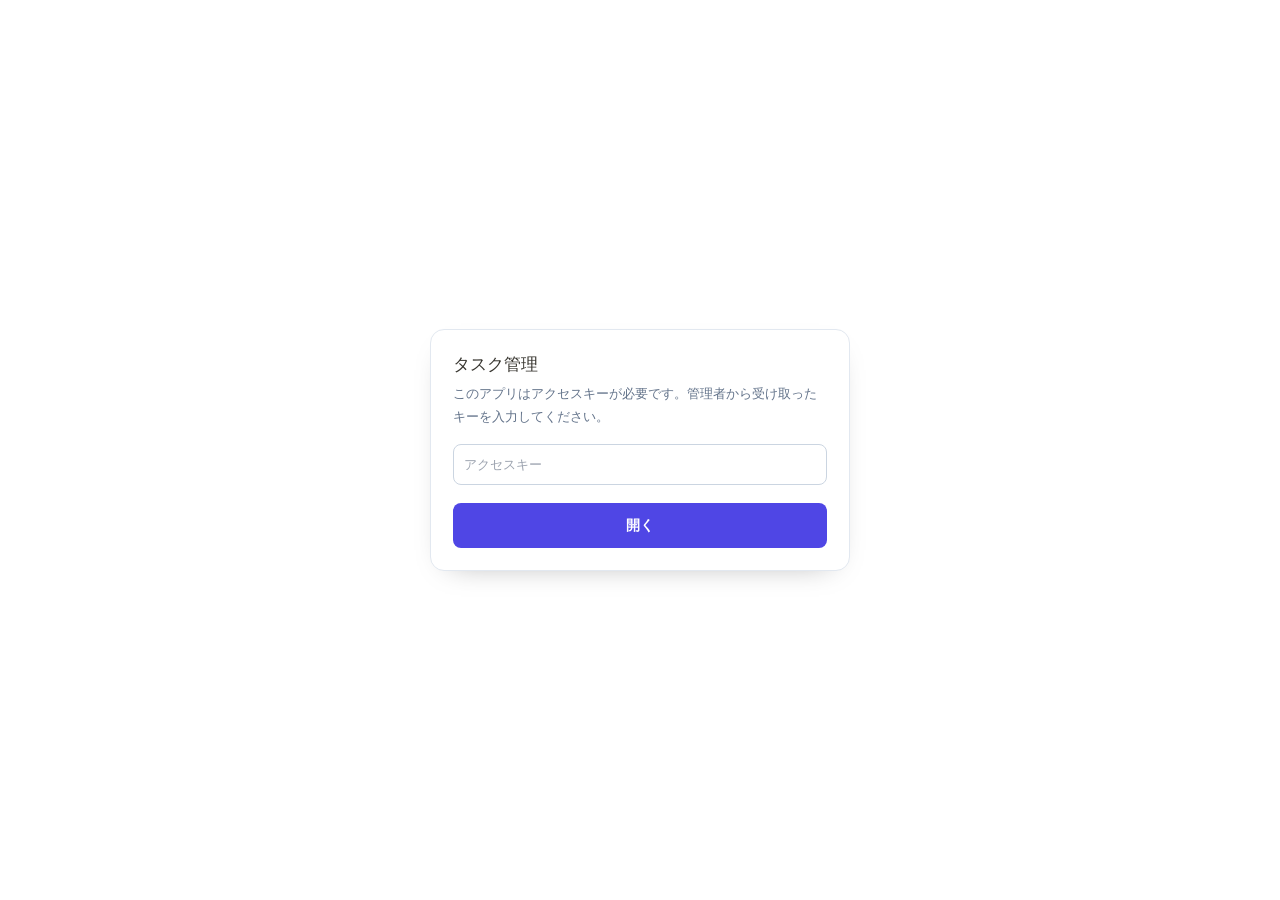
==== commit 0675e1a7: "Add files via upload" ====
--- a/index.html
+++ b/index.html
@@ -5,6 +5,10 @@
   <meta name="viewport" content="width=device-width, initial-scale=1, viewport-fit=cover">
   <title>タスク管理 / GTD</title>
   <link rel="stylesheet" href="app.css">
+  <link rel="manifest" href="manifest.webmanifest">
+  <meta name="theme-color" content="#37352f">
+  <link rel="apple-touch-icon" href="apple-touch-icon.png">
+  <meta name="mobile-web-app-capable" content="yes">
   <script src="sortable.min.js" defer></script>
   <script src="config.js"></script>
   <style>
@@ -69,6 +73,11 @@
        hidden 属性を付けても .flex のラベルが消えず、絞り込みが効かない原因になる。
        ここで !important を付けて、hidden 属性を常に最優先にする。 */
     [hidden], .is-hidden{ display:none !important; }
+    /* ⚠️ flexの子をスクロールさせるときは min-height:0 が要る。
+       これが無いと中身の高さまで伸びて親（overflow:hidden）をはみ出し、
+       入力欄へフォーカスが移った拍子にブラウザが親ごとスクロールして、
+       モーダルの見出し（「タスクを編集／削除」）が画面外へ消えてしまう。 */
+    .modal-body{ min-height:0; }
 
     /* Tailwind CDN が読めない環境（印刷・オフライン・LINE等アプリ内ブラウザ）でも
        アイコンが巨大化しないようにする。
@@ -88,6 +97,27 @@
        下の html.no-tw #bottomNav{display:flex} などはID指定で強いため、!important が要る。
        html.no-tw の中だけに閉じているので、通常時の hidden sm:inline などには影響しない。 */
     html.no-tw .hidden{ display:none !important; }
+    /* ---- 入力欄の右端の × （押すと空欄に戻す）---- */
+    /* 項目の設定（📝 項目）で隠した・ロックした欄 */
+    .fp-hidden{ display:none !important; }
+    .fp-locked{ opacity:.6; }
+    .clr-wrap{ position:relative; }
+    .clr-wrap > .inp{ padding-right:2rem; }
+    .clr-wrap > select.inp, .clr-wrap > input[type=date].inp{ padding-right:3.2rem; }
+    .clr{ position:absolute; right:.4rem; top:50%; transform:translateY(-50%); width:1.5rem; height:1.5rem;
+          border-radius:9999px; color:#94a3b8; font-size:15px; line-height:1; background:transparent; border:0; cursor:pointer; }
+    /* select の矢印・日付のカレンダーアイコンと重ならないよう、少し左に置く */
+    .clr-wrap > select ~ .clr, .clr-wrap > input[type=date] ~ .clr{ right:1.75rem; }
+    .clr:hover{ background:#f1f5f9; color:#e11d48; }
+    .clr[hidden]{ display:none !important; }
+    /* ---- ASAP などの2択ボタン ---- */
+    .asap-btn{ border-color:#cbd5e1; background:#fff; color:#475569; }
+    .asap-btn.on{ border-color:#4f46e5; background:#4f46e5; color:#fff; font-weight:600; }
+    /* ---- メモの薄字表示（一覧でメモを見逃さない） ---- */
+    /* 登録した場所の外にいるときは「どこでも」列を先に出す */
+    .focus-anywhere-first > :first-child{ order:2; }
+    .memo-peek{ color:#94a3b8; font-size:11px; line-height:1.35; overflow:hidden; display:-webkit-box;
+                -webkit-line-clamp:2; -webkit-box-orient:vertical; white-space:pre-line; }
 
     html.no-tw body{ font-size:14px; color:#1e293b; }
     html.no-tw #stickyTop{ background:#fff; border-bottom:1px solid #cbd5e1; }
@@ -199,6 +229,43 @@
     .gbar:hover{filter:brightness(1.08)}
     .ghandle{position:absolute;top:0;width:8px;height:100%;cursor:ew-resize}
     .gbar.dragging{opacity:.85;box-shadow:0 6px 16px rgba(0,0,0,.25);z-index:20}
+
+    /* =====================================================================
+     * 白黒シンプル（Notion 風）テーマ
+     * ---------------------------------------------------------------------
+     * 画面の部品はそのままに、色・角丸・影だけを上書きする（html.theme-mono のとき）。
+     * 既存のクラス（.bg-indigo-600 など）より強い指定にするため、html.theme-mono を前に付ける。
+     * 期限超過（赤）・完了（緑）などの「意味のある色」は残す。
+     * ===================================================================*/
+    html.theme-mono body{ background:#ffffff; color:#37352f;
+      font-family: ui-sans-serif, -apple-system, BlinkMacSystemFont, "Segoe UI", "Hiragino Sans", "Noto Sans JP", "Yu Gothic UI", sans-serif; }
+    html.theme-mono .bg-indigo-600, html.theme-mono .peer:checked ~ .peer-checked\:bg-indigo-600{ background-color:#37352f !important; }
+    html.theme-mono .hover\:bg-indigo-700:hover{ background-color:#191919 !important; }
+    html.theme-mono .bg-indigo-50, html.theme-mono .peer:checked ~ .peer-checked\:bg-indigo-50,
+    html.theme-mono .bg-indigo-100, html.theme-mono .hover\:bg-indigo-50:hover, html.theme-mono .hover\:bg-indigo-100:hover,
+    html.theme-mono .bg-indigo-50\/50, html.theme-mono .bg-indigo-50\/60, html.theme-mono .bg-indigo-50\/40{ background-color:#f1f1ef !important; }
+    html.theme-mono .text-indigo-600, html.theme-mono .text-indigo-700, html.theme-mono .text-indigo-800,
+    html.theme-mono .peer:checked ~ .peer-checked\:text-indigo-700{ color:#37352f !important; }
+    html.theme-mono .border-indigo-300, html.theme-mono .border-indigo-400, html.theme-mono .border-indigo-500,
+    html.theme-mono .peer:checked ~ .peer-checked\:border-indigo-500{ border-color:#37352f !important; }
+    html.theme-mono .ring-indigo-100, html.theme-mono .ring-indigo-200, html.theme-mono .ring-indigo-400{ --tw-ring-color:#d3d1cb !important; }
+    html.theme-mono .ring-slate-200, html.theme-mono .ring-slate-100{ --tw-ring-color:#e9e9e7 !important; }
+    html.theme-mono .bg-slate-50, html.theme-mono .bg-slate-100\/95{ background-color:#f7f7f5 !important; }
+    html.theme-mono .bg-slate-100{ background-color:#f1f1ef !important; }
+    html.theme-mono .border-slate-200, html.theme-mono .border-slate-100{ border-color:#e9e9e7 !important; }
+    html.theme-mono .border-slate-300{ border-color:#dcdbd8 !important; }
+    html.theme-mono .text-slate-900, html.theme-mono .text-slate-800{ color:#37352f !important; }
+    html.theme-mono .text-slate-700, html.theme-mono .text-slate-600{ color:#5a5853 !important; }
+    html.theme-mono .text-slate-500, html.theme-mono .text-slate-400{ color:#91918e !important; }
+    html.theme-mono .shadow-sm, html.theme-mono .shadow-md, html.theme-mono .shadow-lg{ box-shadow:0 0 0 1px rgba(15,15,15,.04), 0 1px 2px rgba(15,15,15,.06) !important; }
+    html.theme-mono .rounded-xl, html.theme-mono .rounded-2xl{ border-radius:8px !important; }
+    html.theme-mono .rounded-lg{ border-radius:6px !important; }
+    html.theme-mono .rounded-t-2xl{ border-top-left-radius:10px !important; border-top-right-radius:10px !important; }
+    html.theme-mono #appHeader{ background:rgba(255,255,255,.97) !important; }
+    html.theme-mono .tabbtn[data-active="1"]{ background:#ffffff !important; color:#37352f !important; box-shadow:0 0 0 1px #e9e9e7 !important; }
+    html.theme-mono #tabNav{ background:#f7f7f5 !important; }
+    html.theme-mono .asap-btn.on{ background:#37352f; border-color:#37352f; }
+    html.theme-mono :focus-visible{ outline:2px solid #37352f; outline-offset:1px; }
   </style>
 </head>
 <body class="text-slate-800">
@@ -225,7 +292,7 @@
       <div class="order-last flex w-full min-w-0 items-center gap-2 sm:order-none sm:w-auto sm:flex-1">
         <div class="relative min-w-0 flex-1">
           <svg class="pointer-events-none absolute left-3 top-1/2 h-4 w-4 -translate-y-1/2 text-slate-400" fill="none" stroke="currentColor" stroke-width="2" viewBox="0 0 24 24"><circle cx="11" cy="11" r="7"/><path d="m20 20-3.5-3.5"/></svg>
-          <input id="q" type="search" placeholder="キーワード検索（タスク名・メモ）"
+          <input id="q" type="search" placeholder="キーワード検索（スペースで絞り込み）"
             class="w-full rounded-lg border border-slate-300 bg-slate-50 py-2 pl-9 pr-3 text-sm outline-none focus:border-indigo-500 focus:bg-white focus:ring-2 focus:ring-indigo-100">
         </div>
         <!-- スマホでは指で押せる大きさ（44px）と十分な横幅を確保する -->
@@ -235,6 +302,9 @@
         </button>
       </div>
       <span id="ownerTools" class="contents"></span>
+      <!-- お知らせ（AIの提案など）。未読があれば LINE のようにバッジを出す -->
+      <button id="btnBell" title="お知らせ" class="relative shrink-0 rounded-lg border border-slate-300 px-2.5 py-2 text-sm hover:bg-slate-50">🔔
+        <span id="bellBadge" class="absolute -right-1.5 -top-1.5 hidden min-w-[18px] rounded-full bg-rose-600 px-1 text-center text-[10px] font-bold leading-[18px] text-white">0</span></button>
       <button id="btnNew" class="shrink-0 rounded-lg bg-indigo-600 px-3 py-2 text-sm font-semibold text-white shadow-sm hover:bg-indigo-700">＋<span class="hidden sm:inline ml-1">新規</span></button>
       <span id="syncState" class="shrink-0"></span>
       <button id="btnReload" title="再読み込み" class="shrink-0 rounded-lg border border-slate-300 p-2 text-slate-500 hover:bg-slate-50">
@@ -262,13 +332,17 @@
 
     <!-- タブ -->
     <nav id="tabNav" class="flex gap-1 overflow-x-auto rounded-t-lg bg-slate-100 p-1 text-sm">
+      <button class="tabbtn shrink-0 rounded-md px-3 py-1.5 font-medium text-slate-600" data-view="home">🏠 ホーム</button>
       <button class="tabbtn shrink-0 rounded-md px-3 py-1.5 font-medium text-slate-600" data-view="focus">🎯 フォーカス</button>
+      <button class="tabbtn shrink-0 rounded-md px-3 py-1.5 font-medium text-slate-600" data-view="plan">📅 計画</button>
       <button class="tabbtn shrink-0 rounded-md px-3 py-1.5 font-medium text-slate-600" data-view="kanban">タスク</button>
       <button class="tabbtn shrink-0 rounded-md px-3 py-1.5 font-medium text-slate-600" data-view="gantt">ガントチャート</button>
       <button class="tabbtn shrink-0 rounded-md px-3 py-1.5 font-medium text-slate-600" data-view="memo">プロジェクトメモ</button>
       <button class="tabbtn shrink-0 rounded-md px-3 py-1.5 font-medium text-slate-600" data-view="inbox">📥 Inbox整理<span id="inboxCount" class="ml-1 rounded-full bg-rose-500 px-1.5 text-[10px] text-white"></span></button>
       <button class="tabbtn shrink-0 rounded-md px-3 py-1.5 font-medium text-slate-600" data-view="projects">📁 プロジェクト一覧</button>
       <button class="tabbtn shrink-0 rounded-md px-3 py-1.5 font-medium text-slate-600" data-view="all">全タスク検索</button>
+      <button class="tabbtn shrink-0 rounded-md px-3 py-1.5 font-medium text-slate-600" data-view="notes">🗒 メモ</button>
+      <button class="tabbtn shrink-0 rounded-md px-3 py-1.5 font-medium text-slate-600" data-view="rules">🧭 マイルール</button>
       <button id="btnCfg" title="表示設定" class="ml-auto shrink-0 rounded-md px-2.5 py-1.5 text-slate-500 hover:bg-white">⚙️</button>
     </nav>
   </div>
@@ -282,9 +356,30 @@
   <div id="devBanner" class="mb-3 hidden"></div>
   <div id="statusbar" class="mb-3 flex flex-wrap items-center gap-x-4 gap-y-1 text-xs text-slate-500"></div>
 
+  <!-- ===================== 🏠 ホーム（目標を大きく・今日の状況） ===================== -->
+  <section id="view-home" class="view hidden"><div id="homeBody"></div></section>
+
+  <!-- ===================== 📅 計画（秘書機能） ===================== -->
+  <section id="view-plan" class="view hidden">
+    <div id="planTools" class="op-bar"></div>
+    <div id="planBody"></div>
+  </section>
+
+  <!-- ===================== 🗒 メモ（Areas / Resources を読む） ===================== -->
+  <section id="view-notes" class="view hidden">
+    <div id="notesTools" class="op-bar"></div>
+    <div id="notesBody"></div>
+  </section>
+
+  <!-- ===================== 🧭 マイルール・考え方 ===================== -->
+  <section id="view-rules" class="view hidden"><div id="rulesBody"></div></section>
+
   <!-- ===================== ⓪ フォーカスダッシュボード ===================== -->
   <section id="view-focus" class="view hidden">
     <div id="focusSliceBar" class="op-bar"></div>
+    <!-- ポモドーロ（動いているときだけ出る）・いまいる場所 -->
+    <div id="pomoBar" class="mb-3" hidden></div>
+    <div id="placeBar" class="mb-3" hidden></div>
     <!-- 順序1：最優先タスク（デスク / どこでも） -->
     <div class="grid gap-3 lg:grid-cols-2">
       <div>
@@ -305,8 +400,10 @@
     <div id="focusTimed" class="mt-4"></div>
     <!-- 順序3：実行中タスク -->
     <div id="focusNow" class="mt-4"></div>
-    <!-- 順序4（最下部）：今日・期限超過 / 明日 / 明後日 -->
+    <!-- 順序4：今日・期限超過 / 明日 / 明後日 -->
     <div id="focusDue3" class="mt-5"></div>
+    <!-- 順序5（最下部）：連絡待ち。今は自分にできることが無いので、ふだんは畳んで件数だけ見せる -->
+    <div id="focusWaiting" class="mt-5"></div>
     <div class="mt-4 flex flex-wrap items-center gap-2 text-xs text-slate-500">
       <button id="btnNotify" class="rounded-lg border border-slate-300 px-2.5 py-1.5 hover:bg-slate-50">🔔 時間指定タスクの通知を有効にする</button>
       <span id="notifyState"></span>
@@ -426,11 +523,17 @@
 
     <!-- AI自動振り分け -->
     <div id="inboxAi" class="hidden">
+      <!-- いまの振り分けルール（過去の手作業から AI が言葉にしたもの） -->
+      <details id="aiSortRules" class="mb-3 rounded-xl bg-white p-3 shadow-sm ring-1 ring-slate-200">
+        <summary class="cursor-pointer text-sm font-bold text-slate-800">📏 いまの振り分けルール <span class="text-[11px] font-normal text-slate-400">（過去の手作業からAIが読み取ったもの）</span></summary>
+        <div id="aiSortRulesBody" class="mt-2 whitespace-pre-wrap text-xs leading-relaxed text-slate-700">開くと読み込みます</div>
+        <button id="btnSortRulesRefresh" class="mt-2 rounded border border-slate-300 px-2 py-1 text-[11px]">読み取り直す</button>
+      </details>
       <div class="mb-4 rounded-xl bg-white p-4 shadow-sm ring-1 ring-slate-200">
         <div class="flex flex-wrap items-center gap-3">
           <div class="text-sm">
             <p class="font-bold text-slate-800">AI自動振り分け</p>
-            <p class="text-xs text-slate-500">重要度「高」は自動処理から除外され、手動編集対象としてハイライトされます。</p>
+            <p id="aiSkipNote" class="text-xs text-slate-500">過去の手作業の振り分けと、マイルール・考え方を参考に振り分けます。</p>
           </div>
           <div class="ml-auto flex flex-wrap items-center gap-2">
             <button id="btnSelectAll" class="rounded-lg border border-slate-300 px-3 py-2 text-xs hover:bg-slate-50">全選択 / 解除</button>
@@ -469,45 +572,85 @@
 </main>
 
 <!-- ===================== タスク編集モーダル ===================== -->
+<!-- 外側（暗い部分）をクリックしても閉じない。入力途中の内容を誤って失わないため。
+     閉じるのは ✕ / キャンセル / Esc だけで、変更があれば保存するか確認する。 -->
 <div id="modal" class="fixed inset-0 z-40 hidden">
-  <div class="absolute inset-0 bg-slate-900/40" data-close="1"></div>
-  <div class="absolute inset-x-0 bottom-0 top-8 mx-auto max-w-2xl overflow-hidden rounded-t-2xl bg-white shadow-2xl sm:inset-y-10 sm:rounded-2xl">
+  <div class="absolute inset-0 bg-slate-900/40" data-backdrop="1"></div>
+  <div id="modalBox" class="no-selfscroll absolute inset-x-0 bottom-0 top-8 mx-auto max-w-2xl overflow-hidden rounded-t-2xl bg-white shadow-2xl sm:inset-y-10 sm:rounded-2xl">
     <div class="flex h-full flex-col">
-      <div class="flex items-center gap-2 border-b border-slate-200 px-4 py-3">
+      <div class="sticky top-0 z-10 flex items-center gap-2 border-b border-slate-200 bg-white px-4 py-3">
         <h3 id="modalTitle" class="text-sm font-bold">タスクを編集</h3>
+        <span id="mDraftBadge" class="rounded bg-amber-100 px-1.5 py-0.5 text-[10px] text-amber-800" hidden>下書きを復元</span>
         <button id="btnDelete" class="ml-auto rounded-md px-2 py-1 text-xs text-rose-600 hover:bg-rose-50">削除</button>
-        <button class="rounded-md px-2 py-1 text-slate-400 hover:bg-slate-100" data-close="1">✕</button>
+        <button class="rounded-md px-2 py-1 text-slate-400 hover:bg-slate-100" data-close="1" aria-label="閉じる">✕</button>
       </div>
-      <div class="flex-1 space-y-3 overflow-y-auto p-4">
+      <!-- ⚠️ relative を外さないこと。
+           分類・曜日のチェックボックスは Tailwind の sr-only（position:absolute）で
+           画面外に隠している。この枠が relative でないと、その絶対配置の基準が
+           外側のモーダル枠（#modalBox）になり、枠自身がスクロール可能になってしまう。
+           するとチェックボックスにフォーカスが移った瞬間、ブラウザが枠ごとスクロールして
+           上部の「タスクを編集／削除」が画面外へ消える（戻すスクロールバーも無い）。 -->
+      <div class="relative min-h-0 flex-1 space-y-3 overflow-y-auto p-4">
         <div>
           <label class="lbl">タスク名 <span class="text-rose-500">*</span></label>
           <input id="mName" class="inp" placeholder="やることを一言で">
+        </div>
+        <!-- 既存タスクだけに出す操作（AI・根回し・復習・ポモドーロ） -->
+        <div id="mActions" class="flex flex-wrap gap-1.5" hidden>
+          <button type="button" class="m-act rounded-lg border border-slate-300 px-2.5 py-1 text-xs hover:bg-slate-50" data-act="ai" title="担当AIの保留箱に入れ、週1回まとめて回答をもらう">🤖 AIに任せる</button>
+          <button type="button" class="m-act rounded-lg border border-slate-300 px-2.5 py-1 text-xs hover:bg-slate-50" data-act="ainow" title="急ぎのときは今すぐ回答をもらう（その場で料金がかかる）">⚡ 今すぐ回答</button>
+          <button type="button" id="mBreakdown" class="m-act rounded-lg border border-amber-300 bg-amber-50 px-2.5 py-1 text-xs text-amber-800 hover:bg-amber-100" data-act="breakdown" title="担当AIが実行できる大きさに分け、INBOXに入れます" hidden>🧩 AIで細分化</button>
+          <button type="button" class="m-act rounded-lg border border-slate-300 px-2.5 py-1 text-xs hover:bg-slate-50" data-act="nemawashi" title="事前に周りへ伝えておく連絡タスクを作る">🤝 根回し</button>
+          <button type="button" class="m-act rounded-lg border border-slate-300 px-2.5 py-1 text-xs hover:bg-slate-50" data-act="review" title="忘却曲線に沿って復習タスクを作る">📚 復習</button>
+          <button type="button" class="m-act rounded-lg border border-slate-300 px-2.5 py-1 text-xs hover:bg-slate-50" data-act="pomo" title="ポモドーロタイマーを始める">🍅 ポモドーロ</button>
         </div>
         <div>
           <label class="lbl">メモ</label>
           <textarea id="mMemo" rows="5" class="inp" placeholder="手順・背景・参考リンクなど"></textarea>
         </div>
+        <!-- 同じプロジェクトの Areas / Resources のメモ（作業前に目を通すべきもの） -->
+        <div id="mRefMemos" hidden></div>
+        <p id="mAreaNote" class="rounded-lg bg-sky-50 px-3 py-2 text-[11px] leading-relaxed text-sky-800" hidden>
+          Areas / Resources は「実行するタスク」ではなく置き場なので、
+          プロジェクト・実行日・期限・重要度（とメモ・添付）だけを表示しています。
+          期限を過ぎたものは自動で Done になります。</p>
         <div class="grid grid-cols-2 gap-3">
           <div><label class="lbl">ステータス</label><select id="mStatus" class="inp"></select></div>
           <div><label class="lbl">GTD種別 <button class="ml-1 rounded bg-slate-100 px-1.5 text-[10px] text-slate-600 hover:bg-slate-200 inline-add" data-kind="gtd">＋新規</button></label><select id="mGtd" class="inp"></select></div>
           <div><label class="lbl">プロジェクト <button class="ml-1 rounded bg-slate-100 px-1.5 text-[10px] text-slate-600 hover:bg-slate-200 inline-add" data-kind="project">＋新規</button></label>
-            <input id="mProjSearch" type="text" class="inp mb-1" autocomplete="off" placeholder="プロジェクト名で検索（ひらがな可）">
+            <input id="mProjSearch" type="text" class="inp mb-1" autocomplete="off" placeholder="プロジェクト名で検索（スペースで絞り込み）">
             <div id="mProjHits" class="mb-1 hidden max-h-36 overflow-y-auto rounded-lg border border-slate-200 bg-white"></div>
-            <select id="mProject" class="inp"></select></div>
-          <div><label class="lbl">重要度</label><select id="mImportance" class="inp"><option value="">未設定</option><option value="高">高</option><option value="低">低</option></select></div>
-          <div><label class="lbl">実行日</label><input id="mExec" type="date" class="inp"></div>
-          <div><label class="lbl">期限</label><input id="mDue" type="date" class="inp"></div>
-          <div><label class="lbl">担当者 <button class="ml-1 rounded bg-slate-100 px-1.5 text-[10px] text-slate-600 hover:bg-slate-200 inline-add" data-kind="assignee">＋新規</button></label><input id="mAssignee" class="inp" list="assigneeList" placeholder="メールまたは氏名"><datalist id="assigneeList"></datalist></div>
-          <div><label class="lbl">リスケ可能か</label><select id="mResched" class="inp"><option value="">未設定</option><option value="Yes">Yes</option><option value="No">No</option></select></div>
-          <div><label class="lbl">場所指定 <button class="ml-1 rounded bg-slate-100 px-1.5 text-[10px] text-slate-600 hover:bg-slate-200 inline-add" data-kind="location">＋新規</button></label><select id="mLocation" class="inp"></select></div>
-          <div><label class="lbl">予想必要時間（分）</label><input id="mEst" type="number" min="0" step="5" class="inp" placeholder="30"></div>
+            <div class="clr-wrap"><select id="mProject" class="inp"></select><button type="button" class="clr" data-clear="mProject" title="空欄にする" aria-label="空欄にする">×</button></div></div>
+          <div><label class="lbl">重要度</label><div class="clr-wrap"><select id="mImportance" class="inp"><option value="">未設定</option><option value="高">高</option><option value="低">低</option></select><button type="button" class="clr" data-clear="mImportance" title="空欄にする" aria-label="空欄にする">×</button></div></div>
+          <div><label class="lbl">実行日</label><div class="clr-wrap"><input id="mExec" type="date" class="inp"><button type="button" class="clr" data-clear="mExec" title="空欄にする" aria-label="空欄にする">×</button></div>
+            <p id="mCapWarn" class="mt-1 text-[11px] text-rose-600" hidden></p></div>
+          <div><label class="lbl">目標期限</label><div class="clr-wrap"><input id="mDue" type="date" class="inp"><button type="button" class="clr" data-clear="mDue" title="空欄にする" aria-label="空欄にする">×</button></div></div>
+          <div><label class="lbl">絶対期限 <span class="text-[10px] font-normal text-slate-400">（動かせない締切）</span></label>
+            <div class="clr-wrap"><input id="mHardDue" type="date" class="inp"><button type="button" class="clr" data-clear="mHardDue" title="空欄にする" aria-label="空欄にする">×</button></div></div>
+          <div data-ar="1"><label class="lbl">担当者 <button class="ml-1 rounded bg-slate-100 px-1.5 text-[10px] text-slate-600 hover:bg-slate-200 inline-add" data-kind="assignee">＋新規</button></label>
+            <div class="clr-wrap"><input id="mAssignee" class="inp" autocomplete="off" placeholder="名前・メールで検索（スペースで絞り込み）"><button type="button" class="clr" data-clear="mAssignee" title="空欄にする" aria-label="空欄にする">×</button></div>
+            <div id="mAssigneeHits" class="mt-1 hidden max-h-36 overflow-y-auto rounded-lg border border-slate-200 bg-white"></div>
+            <datalist id="assigneeList"></datalist></div>
+          <!-- リスケ可能か は廃止（絶対期限に置き換え）。データの互換のため値だけ保持する -->
+          <div hidden><select id="mResched"><option value="">未設定</option><option value="Yes">Yes</option><option value="No">No</option></select></div>
+          <div data-ar="1"><label class="lbl">場所指定 <button class="ml-1 rounded bg-slate-100 px-1.5 text-[10px] text-slate-600 hover:bg-slate-200 inline-add" data-kind="location">＋新規</button></label><select id="mLocation" class="inp"></select></div>
+          <div data-ar="1" id="mPlaceBox"><label class="lbl">特定の場所 <button type="button" class="ml-1 rounded bg-slate-100 px-1.5 text-[10px] text-slate-600 hover:bg-slate-200" data-open-places="1">場所を登録</button></label>
+            <div class="clr-wrap"><select id="mPlace" class="inp"></select><button type="button" class="clr" data-clear="mPlace" title="空欄にする" aria-label="空欄にする">×</button></div></div>
+          <div data-ar="1"><label class="lbl">予想必要時間（分）</label><div class="clr-wrap"><input id="mEst" type="number" min="0" step="5" class="inp" placeholder="30"><button type="button" class="clr" data-clear="mEst" title="空欄にする" aria-label="空欄にする">×</button></div></div>
+          <div data-ar="1"><label class="lbl">ASAP</label>
+            <input type="hidden" id="mAsap">
+            <div class="flex gap-1.5">
+              <button type="button" class="asap-btn flex-1 rounded-lg border px-2 py-2 text-xs" data-v="ASAP">⚡ ASAP</button>
+              <button type="button" class="asap-btn flex-1 rounded-lg border px-2 py-2 text-xs" data-v="">なし</button>
+            </div></div>
         </div>
-        <p id="mActual" class="rounded-lg bg-slate-50 px-3 py-2 text-[11px] text-slate-500"></p>
-        <div>
+        <p id="mSnoozeInfo" class="rounded-lg bg-slate-50 px-3 py-2 text-[11px] text-slate-500" hidden></p>
+        <p id="mActual" data-ar="1" class="rounded-lg bg-slate-50 px-3 py-2 text-[11px] text-slate-500"></p>
+        <div data-ar="1">
           <label class="lbl">分類（複数選択可） <button class="ml-1 rounded bg-slate-100 px-1.5 text-[10px] text-slate-600 hover:bg-slate-200 inline-add" data-kind="category">＋新規</button></label>
           <div id="mCategories" class="flex flex-wrap gap-1.5"></div>
         </div>
-        <div class="rounded-lg bg-slate-50 p-3">
+        <div data-ar="1" class="rounded-lg bg-slate-50 p-3">
           <label class="inline-flex items-center gap-2 text-sm"><input id="mHasTime" type="checkbox" class="rounded border-slate-300"> 時間指定あり（カレンダー同期）</label>
           <div id="timeRow" class="mt-2 hidden grid-cols-2 gap-3">
             <div><label class="lbl">開始時刻</label><input id="mStart" type="time" class="inp"></div>
@@ -515,7 +658,7 @@
           </div>
         </div>
         <!-- 繰り返し設定 -->
-        <div class="rounded-lg bg-slate-50 p-3">
+        <div data-ar="1" class="rounded-lg bg-slate-50 p-3">
           <div class="mb-2 flex items-center gap-2">
             <span class="text-sm font-semibold text-slate-700">🔁 繰り返し</span>
             <span id="mRepeatState" class="text-[11px] text-slate-400"></span>
@@ -538,11 +681,25 @@
           <div id="mHistory" class="mt-3 hidden"></div>
         </div>
         <details id="mDetails" class="rounded-lg border border-slate-200 p-3">
-          <summary class="cursor-pointer text-xs font-medium text-slate-500">詳細設定（親タスク・ASAP・添付）</summary>
+          <summary class="cursor-pointer text-xs font-medium text-slate-500">詳細設定（関連プロジェクト・親タスク・添付）</summary>
           <div class="mt-3 grid grid-cols-2 gap-3">
-            <div><label class="lbl">親タスクID</label><input id="mParent" class="inp"></div>
-            <div><label class="lbl">ASAP</label><select id="mAsap" class="inp"><option value="">なし</option><option value="ASAP">ASAP</option></select></div>
-            <div><label class="lbl">添付資料URL</label><input id="mAttach" class="inp"></div>
+            <div class="col-span-2" data-ar="1"><label class="lbl">関連プロジェクト <span class="text-[10px] font-normal text-slate-400">（主プロジェクト以外にも関わるとき。閲覧権限には影響しません）</span></label>
+              <input id="mRelatedSearch" type="text" class="inp mb-1 py-1.5 text-xs" autocomplete="off" placeholder="プロジェクト名で絞り込み">
+              <div id="mRelated" class="flex max-h-32 flex-wrap gap-1.5 overflow-y-auto"></div></div>
+            <div data-ar="1"><label class="lbl">親タスクID</label><input id="mParent" class="inp"></div>
+            <div data-ar="1"><label class="lbl">関連タスクID</label><input id="mLinked" class="inp" placeholder="根回し・復習の元タスク"></div>
+            <div class="col-span-2"><label class="lbl">添付資料</label>
+              <div id="mAttachList" class="mb-1.5 grid gap-1"></div>
+              <div class="flex flex-wrap items-center gap-1.5">
+                <label class="cursor-pointer rounded-lg border border-indigo-300 bg-indigo-50 px-3 py-1.5 text-xs font-medium text-indigo-700 hover:bg-indigo-100">
+                  📎 ファイルを追加
+                  <input id="mAttachFile" type="file" multiple class="hidden">
+                </label>
+                <input id="mAttach" class="min-w-0 flex-1 rounded-lg border border-slate-300 px-2 py-1.5 text-xs" placeholder="またはURLを貼って Enter">
+                <button type="button" id="mAttachAdd" class="shrink-0 rounded-lg border border-slate-300 px-3 py-1.5 text-xs text-slate-600 hover:bg-slate-50">追加</button>
+              </div>
+              <p id="mAttachNote" class="mt-1 text-[11px] text-slate-400">アップロードしたファイルは「リンクを知っている全員が閲覧可」で保存されます（上限8MB）</p>
+            </div>
             <div><label class="lbl">当初開始日 / 当初期限日</label><p id="mOrig" class="pt-2 text-xs text-slate-500">—</p></div>
           </div>
         </details>
@@ -559,7 +716,8 @@
 
 <!-- ===================== プロジェクト編集モーダル ===================== -->
 <div id="pmodal" class="fixed inset-0 z-40 hidden">
-  <div class="absolute inset-0 bg-slate-900/40" data-pclose="1"></div>
+  <!-- 外側クリックでは閉じない（入力途中のプロジェクトを失わないため） -->
+  <div class="absolute inset-0 bg-slate-900/40" data-backdrop="1"></div>
   <div class="absolute inset-x-0 bottom-0 mx-auto max-w-lg rounded-t-2xl bg-white p-4 shadow-2xl sm:inset-y-24 sm:rounded-2xl sm:overflow-y-auto">
     <div class="mb-3 flex items-center"><h3 id="pTitle" class="text-sm font-bold">プロジェクト設定</h3>
       <button class="ml-auto rounded-md px-2 py-1 text-slate-400 hover:bg-slate-100" data-pclose="1">✕</button></div>
@@ -580,6 +738,20 @@
         <p class="mt-1 text-[11px] text-slate-400">期限日を入れるとガントに赤い縦線、目標はテキストラベルで表示されます。</p>
       </div>
       <div><label class="lbl">分類</label><div id="pCategories" class="flex flex-wrap gap-1.5"></div></div>
+      <!-- 3階層分類。マスタは持たず、既に使われている値を候補（datalist）に出す -->
+      <div class="grid gap-3 sm:grid-cols-3">
+        <div><label class="lbl">大分類（該当組織）</label>
+          <input id="pMajor" class="inp" list="axMajorList" placeholder="例）人材ハイスクール"><datalist id="axMajorList"></datalist></div>
+        <div><label class="lbl">中分類（何関係か）</label>
+          <input id="pMiddle" class="inp" list="axMiddleList" placeholder="例）補助金"><datalist id="axMiddleList"></datalist></div>
+        <div><label class="lbl">小分類（細かい内容）</label>
+          <input id="pMinor" class="inp" list="axMinorList" placeholder="例）R8_補助金当初計画"><datalist id="axMinorList"></datalist></div>
+      </div>
+      <p class="-mt-1 text-[11px] text-slate-400">この3つは絞り込み（ガント・一覧・カンバン）に使えます。既に使った言葉は候補に出ます。</p>
+      <label class="flex items-start gap-2 rounded-lg bg-slate-50 p-2 text-xs text-slate-700">
+        <input id="pAi" type="checkbox" class="mt-0.5 rounded border-slate-300" checked>
+        <span>🤖 担当AIにこのプロジェクトのタスクを渡す
+          <span class="block text-[11px] text-slate-400">受講生・事業主などの個人情報を扱うプロジェクトは外してください。</span></span></label>
       <div><label class="lbl">参加者メールアドレス（カンマ区切り）</label>
         <textarea id="pMembers" rows="2" class="inp" placeholder="a@example.com, b@example.com"></textarea>
         <p class="mt-1 text-[11px] text-slate-400">ここに登録したユーザーのみ、このプロジェクトのタスク・ガント・メモを閲覧できます。</p></div>
@@ -597,23 +769,30 @@
 <!-- ===================== 表示設定（ソート配点 / 表示列 / Slice / マスタ） ===================== -->
 <div id="cfgModal" class="fixed inset-0 z-40 hidden">
   <div class="absolute inset-0 bg-slate-900/40" data-cclose="1"></div>
-  <div class="absolute inset-x-0 bottom-0 top-6 mx-auto flex max-w-3xl flex-col overflow-hidden rounded-t-2xl bg-white shadow-2xl sm:inset-y-8 sm:rounded-2xl">
+  <div class="no-selfscroll absolute inset-x-0 bottom-0 top-6 mx-auto flex max-w-3xl flex-col overflow-hidden rounded-t-2xl bg-white shadow-2xl sm:inset-y-8 sm:rounded-2xl">
     <div class="border-b border-slate-200 px-4 py-3">
       <div class="flex items-center gap-2">
-        <h3 class="text-sm font-bold text-slate-800">⚙️ 表示設定</h3>
+        <h3 class="text-sm font-bold text-slate-800">⚙️ 設定</h3>
         <span id="cfgScope" class="text-[11px] text-slate-400"></span>
         <button class="ml-auto rounded-md px-2 py-1 text-slate-400 hover:bg-slate-100" data-cclose="1">✕</button>
       </div>
       <div class="mt-2 flex gap-1 overflow-x-auto rounded-lg bg-slate-100 p-1 text-xs">
-        <button class="cfgtab shrink-0 rounded-md px-3 py-1.5 font-medium" data-cfg="sort">🔢 ソート配点</button>
+        <button class="cfgtab shrink-0 rounded-md px-3 py-1.5 font-medium" data-cfg="sort">🔢 配点</button>
         <button class="cfgtab shrink-0 rounded-md px-3 py-1.5 font-medium" data-cfg="slices">🔖 Slice</button>
+        <button class="cfgtab shrink-0 rounded-md px-3 py-1.5 font-medium" data-cfg="sorts">↕ 並び順</button>
         <button class="cfgtab shrink-0 rounded-md px-3 py-1.5 font-medium" data-cfg="columns">📋 表示列</button>
         <button class="cfgtab shrink-0 rounded-md px-3 py-1.5 font-medium" data-cfg="masters">🗂 マスタ</button>
+        <button class="cfgtab shrink-0 rounded-md px-3 py-1.5 font-medium" data-cfg="places">📍 場所</button>
+        <button class="cfgtab shrink-0 rounded-md px-3 py-1.5 font-medium" data-cfg="defaults" data-owner-only="1">⚙️ 初期値</button>
+        <button class="cfgtab shrink-0 rounded-md px-3 py-1.5 font-medium" data-cfg="fields">📝 項目</button>
         <button class="cfgtab shrink-0 rounded-md px-3 py-1.5 font-medium" data-cfg="tabs">🧭 タブ/表示</button>
+        <button class="cfgtab shrink-0 rounded-md px-3 py-1.5 font-medium" data-cfg="plan">📅 計画</button>
+        <button class="cfgtab shrink-0 rounded-md px-3 py-1.5 font-medium" data-cfg="share">📄 連絡・共有</button>
+        <button class="cfgtab shrink-0 rounded-md px-3 py-1.5 font-medium" data-cfg="ai" data-owner-only="1">🤖 AI</button>
         <button class="cfgtab shrink-0 rounded-md px-3 py-1.5 font-medium" data-cfg="about">ℹ️ アプリ情報</button>
       </div>
     </div>
-    <div id="cfgBody" class="flex-1 overflow-y-auto bg-slate-50 p-3"></div>
+    <div id="cfgBody" class="min-h-0 flex-1 overflow-y-auto bg-slate-50 p-3"></div>
     <div class="flex items-center gap-2 border-t border-slate-200 px-4 py-3">
       <p id="cfgHint" class="flex-1 text-[11px] text-slate-400"></p>
       <button class="rounded-lg border border-slate-300 px-4 py-2.5 text-sm font-medium hover:bg-slate-50" data-cclose="1">閉じる</button>
@@ -625,7 +804,7 @@
 <!-- ===================== オーナー専用：ユーザー権限管理 ===================== -->
 <div id="memberModal" class="fixed inset-0 z-40 hidden">
   <div class="absolute inset-0 bg-slate-900/40" data-mclose="1"></div>
-  <div class="absolute inset-x-0 bottom-0 top-6 mx-auto flex max-w-3xl flex-col overflow-hidden rounded-t-2xl bg-white shadow-2xl sm:inset-y-8 sm:rounded-2xl">
+  <div class="no-selfscroll absolute inset-x-0 bottom-0 top-6 mx-auto flex max-w-3xl flex-col overflow-hidden rounded-t-2xl bg-white shadow-2xl sm:inset-y-8 sm:rounded-2xl">
     <div class="border-b border-slate-200 px-4 py-3">
       <div class="flex items-center gap-2">
         <h3 class="text-sm font-bold text-slate-800">⚙️ ユーザー権限管理</h3>
@@ -657,8 +836,8 @@
         </div>
       </div>
     </div>
-    <div id="memberBody" class="flex-1 space-y-2 overflow-y-auto bg-slate-50 p-3"></div>
-    <div id="keyBody" class="hidden flex-1 space-y-2 overflow-y-auto bg-slate-50 p-3"></div>
+    <div id="memberBody" class="min-h-0 flex-1 space-y-2 overflow-y-auto bg-slate-50 p-3"></div>
+    <div id="keyBody" class="min-h-0 hidden flex-1 space-y-2 overflow-y-auto bg-slate-50 p-3"></div>
     <div class="flex items-center gap-2 border-t border-slate-200 px-4 py-3">
       <p id="memberHint" class="flex-1 text-[11px] text-slate-400"></p>
       <button class="rounded-lg border border-slate-300 px-4 py-2.5 text-sm font-medium hover:bg-slate-50" data-mclose="1">閉じる</button>
@@ -695,7 +874,7 @@
   <div class="grid grid-cols-5">
     <button class="bn tabbtn flex flex-col items-center gap-0.5 py-2 text-[10px] text-slate-500" data-view="focus"><span class="text-lg leading-none">🎯</span>フォーカス</button>
     <button class="bn tabbtn flex flex-col items-center gap-0.5 py-2 text-[10px] text-slate-500" data-view="kanban"><span class="text-lg leading-none">🗂</span>タスク</button>
-    <button class="bn tabbtn flex flex-col items-center gap-0.5 py-2 text-[10px] text-slate-500" data-view="gantt"><span class="text-lg leading-none">📊</span>ガント</button>
+    <button class="bn tabbtn flex flex-col items-center gap-0.5 py-2 text-[10px] text-slate-500" data-view="home"><span class="text-lg leading-none">🏠</span>ホーム</button>
     <button class="bn tabbtn flex flex-col items-center gap-0.5 py-2 text-[10px] text-slate-500" data-view="inbox"><span class="text-lg leading-none">📥</span>Inbox</button>
     <button id="btnMore" class="flex flex-col items-center gap-0.5 py-2 text-[10px] text-slate-500"><span class="text-lg leading-none">…</span>もっと見る</button>
   </div>
@@ -712,15 +891,28 @@
   </div>
 </div>
 
+<!-- ===================== お知らせ（AIの提案など） ===================== -->
+<div id="noticeModal" class="fixed inset-0 z-40 hidden">
+  <div class="absolute inset-0 bg-slate-900/40" data-notice-close="1"></div>
+  <div class="no-selfscroll absolute inset-x-0 bottom-0 top-16 mx-auto flex max-w-xl flex-col overflow-hidden rounded-t-2xl bg-white shadow-2xl sm:inset-y-16 sm:rounded-2xl">
+    <div class="flex items-center gap-2 border-b border-slate-200 px-4 py-3">
+      <h3 class="text-sm font-bold">🔔 お知らせ</h3>
+      <button id="btnNoticeAllRead" class="ml-auto rounded border border-slate-300 px-2 py-1 text-[11px]">すべて既読</button>
+      <button class="rounded-md px-2 py-1 text-slate-400 hover:bg-slate-100" data-notice-close="1">✕</button>
+    </div>
+    <div id="noticeBody" class="min-h-0 flex-1 overflow-y-auto p-3"></div>
+  </div>
+</div>
+
 <!-- ===================== 同期エラーの詳細レポート ===================== -->
 <div id="errModal" class="fixed inset-0 z-40 hidden">
   <div class="absolute inset-0 bg-slate-900/40" data-err-close="1"></div>
-  <div class="absolute inset-x-0 bottom-0 top-10 mx-auto flex max-w-xl flex-col overflow-hidden rounded-t-2xl bg-white shadow-2xl sm:inset-y-12 sm:rounded-2xl">
+  <div class="no-selfscroll absolute inset-x-0 bottom-0 top-10 mx-auto flex max-w-xl flex-col overflow-hidden rounded-t-2xl bg-white shadow-2xl sm:inset-y-12 sm:rounded-2xl">
     <div class="flex items-center gap-2 border-b border-slate-200 px-4 py-3">
       <h3 class="text-sm font-bold text-slate-800">⚠️ 同期エラーの詳細</h3>
       <button class="ml-auto rounded-md px-2 py-1 text-slate-400 hover:bg-slate-100" data-err-close="1">✕</button>
     </div>
-    <div id="errBody" class="flex-1 overflow-y-auto bg-slate-50 p-3"></div>
+    <div id="errBody" class="min-h-0 flex-1 overflow-y-auto bg-slate-50 p-3"></div>
     <div class="space-y-2 border-t border-slate-200 px-4 py-3">
       <button id="btnErrRetry" class="w-full rounded-lg bg-indigo-600 py-2.5 text-sm font-semibold text-white hover:bg-indigo-700">
         もう一度送ってみる</button>
@@ -742,6 +934,24 @@
 </div>
 
 <script>
+/* =========================================================================
+ * 保存場所の名前を環境ごとに分ける（テスト環境用・2026-10 追加）
+ * -------------------------------------------------------------------------
+ * 本番（/gtd-web/）とテスト（/gtd-web/test/）は同じドメインなので、ブラウザの保存領域
+ * （localStorage）を共有してしまう。分けないと、テスト画面が本番のキャッシュや
+ * 「未送信の変更」を読み込んでテスト用サーバーへ送る（逆も起きる）。
+ * config.js に storagePrefix: 'test_' と書いた環境では、gtd で始まる保存名の頭に
+ * それを付ける。本番の config.js には書かないので、本番の保存名は今までと同じ。
+ * =======================================================================*/
+const STORE_PREFIX = (window.GTD_CONFIG && /^[A-Za-z0-9_-]{1,20}$/.test(String(window.GTD_CONFIG.storagePrefix || '')))
+  ? String(window.GTD_CONFIG.storagePrefix) : '';
+if (STORE_PREFIX && typeof Storage !== 'undefined') {
+  ['getItem', 'setItem', 'removeItem'].forEach(m => {
+    const orig = Storage.prototype[m];
+    Storage.prototype[m] = function (k, ...rest) { return orig.call(this, /^gtd/.test(String(k)) ? STORE_PREFIX + k : k, ...rest); };
+  });
+}
+
 /* =========================================================================
  * 共通ユーティリティ
  * =======================================================================*/
@@ -798,6 +1008,15 @@
  * これにより、キー付きURLを一度開けば以降はブックマークや共有リンクからでも起動できる
  * （マルチログイン時にシークレットウィンドウを使わずに済む）。
  */
+/* 見た目のテーマ（端末ごと）。既定は白黒シンプル。読み込みの最初に当てて、ちらつきを防ぐ */
+const THEME_KEY = 'gtdTheme';
+function currentTheme() { try { return localStorage.getItem(THEME_KEY) || 'mono'; } catch (e) { return 'mono'; } }
+function applyTheme(t) {
+  document.documentElement.classList.toggle('theme-mono', (t || currentTheme()) === 'mono');
+  try { if (t) localStorage.setItem(THEME_KEY, t); } catch (e) {}
+}
+applyTheme();
+
 const KeyStore = {
   NAME: 'gtdAuthKey',
   valid(k) { return /^[A-Za-z0-9_-]{16,}$/.test(k || ''); },
@@ -809,7 +1028,7 @@
     try { sessionStorage.setItem(this.NAME, k); } catch (e) {}
     try {
       // GASのサンドボックスiframe内でも書けるよう SameSite=None; Secure を付ける
-      document.cookie = this.NAME + '=' + encodeURIComponent(k) +
+      document.cookie = STORE_PREFIX + this.NAME + '=' + encodeURIComponent(k) +
         ';path=/;max-age=34560000;SameSite=None;Secure';
     } catch (e) {}
   },
@@ -821,7 +1040,7 @@
     if (!this.valid(k)) { try { k = sessionStorage.getItem(this.NAME) || ''; } catch (e) {} }
     if (!this.valid(k)) {
       try {
-        const m = document.cookie.match(new RegExp('(?:^|; )' + this.NAME + '=([^;]*)'));
+        const m = document.cookie.match(new RegExp('(?:^|; )' + STORE_PREFIX + this.NAME + '=([^;]*)'));
         k = m ? decodeURIComponent(m[1]) : '';
       } catch (e) {}
     }
@@ -833,7 +1052,7 @@
   clear() {
     try { localStorage.removeItem(this.NAME); } catch (e) {}
     try { sessionStorage.removeItem(this.NAME); } catch (e) {}
-    try { document.cookie = this.NAME + '=;path=/;max-age=0;SameSite=None;Secure'; } catch (e) {}
+    try { document.cookie = STORE_PREFIX + this.NAME + '=;path=/;max-age=0;SameSite=None;Secure'; } catch (e) {}
   },
 
   /** キー付きURL（ブックマーク・共有用）。配るのは【この画面のURL】であって
@@ -1022,6 +1241,42 @@
   resetIdle() {
     clearTimeout(Q.idleTimer);
     Q.idleTimer = setTimeout(() => Q.flush(), 60000);   // 無操作1分で自動同期
+  },
+
+  /**
+   * 仮タスクとサーバー上の本物を突き合わせる（同じタスクが2つ並ぶのを防ぐ）
+   * -------------------------------------------------------------------------
+   * 画面を閉じるとき sendBeacon で送った分は、送信結果を受け取れないため
+   * キューをあえて消していない（消すと届かなかったときに失われる）。
+   * その結果、次に開いたときは
+   *   ・サーバーから返ってくる「本物」（実IDつき）
+   *   ・キャッシュに残った「仮タスク」（tmp_… のID）
+   * の両方が手元に並ぶ。中身は同じなので、画面には同じタスクが2つ見える。
+   *
+   * サーバーは クライアントID を返すようになったので、それを鍵に同じものだと
+   * 判定して、仮タスクを捨て、キューの参照を実IDへ張り替える。
+   */
+  reconcile(serverTasks) {
+    if (!Array.isArray(serverTasks) || !Q.ids.length) return 0;
+    const byClient = {};
+    serverTasks.forEach(t => { if (t && t.clientId) byClient[t.clientId] = t.id; });
+    let fixed = 0;
+    Q.ids.forEach(q => {
+      if (String(q.id).indexOf('tmp_') !== 0) return;
+      const realId = byClient[q.id];       // clientId は仮IDそのもの（saveTask が採番）
+      if (!realId) return;
+      S.tasks = S.tasks.filter(t => t.id !== q.id);     // 仮タスクは捨てる
+      Q.ids.forEach(x => { if (x.id === q.id) x.id = realId; });
+      Q.errors.forEach(e => { if (e.id === q.id) e.id = realId; });
+      fixed++;
+    });
+    if (fixed) {
+      // 張り替えた結果、同じIDの待ち行列が2つできることがあるので畳む
+      const seen = {};
+      Q.ids = Q.ids.filter(x => seen[x.id] ? false : (seen[x.id] = true));
+      Q.persist(); Q.persistErrors();
+    }
+    return fixed;
   },
 
   /** キューを applyBatch / doPost 用の ops 配列に変換する */
@@ -1095,6 +1350,12 @@
         }
         if (r.task) {
           const tempId = op.tempId;
+          // サーバーがクライアントIDで既存行に寄せた場合、その実IDのタスクが
+          // すでに手元にあることがある。仮IDの場所へ入れる前に取り除かないと、
+          // 同じIDのタスクが2つ並ぶ。
+          if (tempId && tempId !== r.task.id) {
+            S.tasks = S.tasks.filter(t => t.id !== r.task.id);
+          }
           const i = S.tasks.findIndex(t => t.id === tempId);
           if (i >= 0) S.tasks[i] = r.task; else {
             const j = S.tasks.findIndex(t => t.id === r.task.id);
@@ -1225,6 +1486,7 @@
   /** 取得した最新タスクをローカルへ反映（未送信のローカル変更は温存） */
   merge(fresh) {
     if (!Array.isArray(fresh)) return;
+    Q.reconcile(fresh);        // ビーコンで既に届いていた仮タスクを実IDへ寄せる
     const queued = {};
     Q.ids.forEach(q => { queued[q.id] = true; });
     const locals = S.tasks.filter(t => queued[t.id]);          // 未送信のものは自分の値を優先
@@ -1232,7 +1494,7 @@
     locals.forEach(t => { localIds[t.id] = true; });
 
     const before = S.tasks.length;
-    S.tasks = fresh.filter(t => !localIds[t.id]).concat(locals);
+    S.tasks = dedupeTasks(fresh.filter(t => !localIds[t.id]).concat(locals));
     S.projMap = {}; S.projects.forEach(p => S.projMap[p.id] = p);
     saveCache();
 
@@ -1300,11 +1562,16 @@
       '<span class="text-slate-300">›</span></button>';
 
   $('#moreBody').innerHTML =
+    item('📅', '計画', 'data-go="plan"', '今日・今週のプラン、予定、キャパシティ') +
+    item('🔔', 'お知らせ' + (unreadNotices() ? '（未読 ' + unreadNotices() + '）' : ''), 'data-act="bell"', 'AIの提案など') +
+    item('📊', 'ガントチャート', 'data-go="gantt"', '') +
+    item('🗒', 'メモ', 'data-go="notes"', 'Areas / Resources を読む') +
+    item('🧭', 'マイルール・考え方', 'data-go="rules"', '') +
     item('📁', 'プロジェクト一覧', 'data-go="projects"', '進捗・目標・期限の管理') +
     item('📝', 'プロジェクトメモ', 'data-go="memo"', 'Areas / Resources とメモ') +
     item('🔍', '全タスク検索', 'data-go="all"', '条件を組み合わせて探す') +
     '<div class="my-1 border-t border-slate-100"></div>' +
-    item('⚙️', '表示設定', 'data-act="cfg"', 'ソート配点・Slice・タブ') +
+    item('⚙️', '設定', 'data-act="cfg"', '配点・Slice・並び順・場所・計画・AI') +
     (S.user.isOwner ? item('👥', 'ユーザー権限管理', 'data-act="members"', 'プロジェクト参加者とアクセスキー') : '') +
     (Q.errors.length ? item('⚠️', '同期エラー ' + Q.errors.length + '件', 'data-act="err"', '詳細を見る・破棄する') : '') +
     item('🔄', '最新データを取り込む', 'data-act="reload"', '');
@@ -1361,7 +1628,7 @@
  *   大きすぎる本文は黙って消える。applyBatch は MAX_POST_BYTES ごとに分割する。
  */
 const RPC_TIMEOUT = 30000;
-const RPC_RETRY = 2;
+const RPC_RETRY = 2; /* 時間のかかる処理の待ち時間（初回の起動は列の追加・移行があるので長め。AI は返答に数十秒かかる） */ const SLOW_RPC = { getBootstrap: 90000, buildContactPdfs: 120000, buildSharePdf: 120000, aiYearForecast: 300000, dedupeRecurringChains: 90000 };
 
 /**
  * 1回のPOSTに載せる操作の最大件数。
@@ -1395,6 +1662,13 @@
     try { json = JSON.parse(text); } catch (e) {}
     if (!json) throw new Error('サーバーの応答を読み取れません（HTTP ' + res.status + '）');
     if (json.n && json.n !== nonce) throw new Error('[STALE] 別のリクエストの応答が返りました');
+    /* ⚠️ 本文が大きすぎて届かなかったときの検出。
+       その場合 Google は doPost ではなく doGet を走らせるため、
+       中身が ping の応答（ok:true・m 無し）として返り、成功に見えてしまう。
+       メソッド名が返っていなければ「届かなかった」とみなす。 */
+    if (json.ok && json.m !== method) {
+      throw new Error('[TOOBIG] 送信内容がサーバーへ届きませんでした（本文が大きすぎます）');
+    }
     return json;
   } finally {
     if (timer) clearTimeout(timer);
@@ -1514,7 +1788,7 @@
   get: (_, fn) => (...args) => {
     const method = String(fn);
     if (method === 'applyBatch') return applyBatchChunked(args[0]);
-    return rpcCall(method, args);
+    return rpcCall(method, args, SLOW_RPC[method] || (/^ai/.test(method) ? 150000 : undefined));   // 時間のかかる処理は待ち時間を延ばす
   }
 });
 
@@ -1618,84 +1892,513 @@
   dueToday: 1000, dueWithin7: 300, dueWithin14: 100,
   gtdContact: 200, asap: 200, contactAndAsap: 100, noReschedule: 100,
   endTimeAndDue: 50, dueOnly: 20,
-  importanceHigh: 0, execToday: 0, overdue: 0
+  importanceHigh: 0, execToday: 0, overdue: 0,
+  // 絶対期限（動かせない締切）。目標期限や「今すぐやる」より必ず上に来るよう大きくしてある
+  hardDueToday: 30000, hardDueWithin3: 5000, hardDueWithin7: 1500
 };
 
 function sortRules() {
-  const r = S.settings && S.settings.sortRules;
-  return (r && Object.keys(r).length) ? r : FALLBACK_SORT_RULES;
-}
+  // サーバー設定に無い新しい配点項目は既定値で補う（古い設定が残っていても欠けない）
+  return Object.assign({}, FALLBACK_SORT_RULES, (S.settings && S.settings.sortRules) || {});
+}
+
+/* =========================================================================
+ * 新しいタスクの考え方（2026-10）
+ * =========================================================================
+ * ・期限は2本：「目標期限」（従来の 期限 列）と「絶対期限」（動かせない締切）
+ * ・実行日も期限も無いタスクは「いつでもいい」が、放置されないよう
+ *   登録日＝仮の実行日、登録日＋7日＝仮の期限として並べる。スキップで1週間ずつ延ばせる。
+ * ・Areas / Resources に実行日や期限が付いているものは「その日だけのメモ」とみなす
+ */
+function provisionalDates(t) {
+  // スキップ済み（仮期限あり）なら「仮期限の1週間前」を仮の実行日にする（＝実行日も1週間ずつ後ろへ）
+  if (t.snoozeUntil) return { exec: addDays(t.snoozeUntil, -7), due: t.snoozeUntil };
+  const created = String(t.created || '').slice(0, 10) || todayStr();
+  return { exec: created, due: addDays(created, 7) };
+}
+/** 並び替えに使う期限（目標期限・絶対期限・仮期限のうち一番早いもの） */
+function effDue(t) {
+  const c = [t.due, t.hardDue].filter(Boolean);
+  if (!c.length && !t.execDate && !isAreaLike(t.gtd)) c.push(provisionalDates(t).due);
+  return c.sort()[0] || '';
+}
+/** 並び替えに使う実行日（未設定なら仮の実行日） */
+function effExec(t) {
+  if (t.execDate) return t.execDate;
+  if (!t.due && !t.hardDue && !isAreaLike(t.gtd)) return provisionalDates(t).exec;
+  return '';
+}
+const isProvisional = t => !t.execDate && !t.due && !t.hardDue && !isAreaLike(t.gtd);
+/** その日だけのメモ：Areas / Resources に実行日か期限が付いているもの */
+const isDayMemo = t => isAreaLike(t.gtd) && !!(t.execDate || t.due);
+
+/* ---- 1日のキャパシティ ---- */
+function capacityCfg() {
+  return Object.assign({ dailyMin: 360, bufferPct: 20, defaultEstMin: 30, warnOnToday: true },
+                       (S.settings && S.settings.capacity) || {});
+}
+/** その日の予定作業量（分）と上限。予定（スケジュール）の時間は上限から引く */
+function dayLoad(date, excludeId) {
+  const cap = capacityCfg();
+  const today = todayStr();
+  let min = 0;
+  S.tasks.forEach(t => {
+    if (t.id === excludeId || t.status === 'Done' || isAreaLike(t.gtd) || !t.execDate) return;
+    // 今日の計算には、終わらずに残っている過去の実行日の分も含める
+    if (t.execDate === date || (date === today && t.execDate < today)) {
+      min += t.estMin === '' || t.estMin === undefined ? cap.defaultEstMin : Number(t.estMin);
+    }
+  });
+  const busy = (S.schedules || []).filter(x => x.date === date && !x.undecidedDate && x.attend !== '欠席')
+    .reduce((acc, x) => acc + scheduleMinutes(x), 0);
+  const capacity = Math.max(0, Math.round(cap.dailyMin * (1 - cap.bufferPct / 100)) - busy);
+  return { min: min, capacity: capacity, busy: busy };
+}
+function scheduleMinutes(x) {
+  if (!x.start || !x.end) return 0;
+  const m = s => { const p = String(s).split(':'); return Number(p[0]) * 60 + Number(p[1] || 0); };
+  return Math.max(0, m(x.end) - m(x.start));
+}
+
+/* =========================================================================
+ * 条件式エンジン（AND / OR の入れ子）
+ * =========================================================================
+ * Slice・配点ルール・フォーカスの絞り込みなど「条件」を扱う所は、すべてこれで判定する。
+ *
+ *   グループ: { g: 'and' | 'or', not?: true, items: [ 条件 or グループ, ... ] }
+ *   条件    : { f: 項目, op: 演算子, v: 値 }
+ *
+ * 日付の値は 'yyyy-mm-dd' のほか 'today' / 'today+3' / 'today-7' のような相対指定も使える
+ * （保存しておいた Slice が日をまたいでも意味が変わらないように）。
+ */
+const COND_FIELDS = [
+  { f: 'status',     label: 'ステータス',     type: 'enum',   opts: () => S.options.status || [] },
+  { f: 'gtd',        label: 'GTD種別',        type: 'enum',   opts: () => S.options.gtd || [], short: g => gtdShort(g) },   // gtdShort は後で定義されるので関数で包む
+  { f: 'importance', label: '重要度',         type: 'enum',   opts: () => ['高', '低'] },
+  { f: 'project',    label: 'プロジェクト',   type: 'enum',   opts: () => S.projects.map(p => p.id), label2: v => (S.projMap[v] || {}).name || v },
+  { f: 'related',    label: '関連プロジェクト', type: 'multi', opts: () => S.projects.map(p => p.id), label2: v => (S.projMap[v] || {}).name || v },
+  { f: 'pmajor',     label: '大分類',         type: 'enum',   opts: () => axisValues('major') },
+  { f: 'pmiddle',    label: '中分類',         type: 'enum',   opts: () => axisValues('middle') },
+  { f: 'pminor',     label: '小分類',         type: 'enum',   opts: () => axisValues('minor') },
+  { f: 'category',   label: '分類',           type: 'multi',  opts: () => S.categories.map(c => c.id), label2: v => S.catMap[v] || v },
+  { f: 'assignee',   label: '担当者',         type: 'enum',   opts: () => assigneeCandidates() },
+  { f: 'location',   label: '場所指定',       type: 'enum',   opts: () => S.options.location || [] },
+  { f: 'place',      label: '特定の場所',     type: 'enum',   opts: () => placesList().map(x => x.id), label2: v => (placesList().find(x => x.id === v) || {}).name || v },
+  { f: 'execDate',   label: '実行日',         type: 'date' },
+  { f: 'due',        label: '目標期限',       type: 'date' },
+  { f: 'hardDue',    label: '絶対期限',       type: 'date' },
+  { f: 'effDue',     label: '期限（どれか早い方・仮期限含む）', type: 'date' },
+  { f: 'created',    label: '登録日',         type: 'date' },
+  { f: 'updated',    label: '最終更新日',     type: 'date' },
+  { f: 'name',       label: 'タスク名',       type: 'text' },
+  { f: 'memo',       label: 'メモ',           type: 'text' },
+  { f: 'repeatRule', label: '繰り返しルール', type: 'enum',   opts: () => (S.options.repeatRule || []).filter(Boolean) },
+  { f: 'asap',       label: 'ASAP',           type: 'bool' },
+  { f: 'hasTime',    label: '時間指定あり',   type: 'bool' },
+  { f: 'keepOverdue',label: '期限が過ぎても残す', type: 'bool' },
+  { f: 'estMin',     label: '予想必要時間（分）', type: 'num' },
+  { f: 'aiFlag',     label: 'AIフラグ',       type: 'enum',   opts: () => ['queued', 'suggested'] },
+  { f: 'dayMemo',    label: 'その日だけのメモ', type: 'bool' },
+  { f: 'provisional',label: '日付なし（仮期限で並べる）', type: 'bool' }
+];
+const COND_OPS = {
+  enum:  [['in', 'のどれか'], ['nin', 'のどれでもない'], ['empty', 'が空'], ['nempty', 'が空でない']],
+  multi: [['in', 'のどれかを含む'], ['nin', 'をどれも含まない'], ['empty', 'が空'], ['nempty', 'が空でない']],
+  date:  [['eq', 'が'], ['lte', 'が〜以前'], ['gte', 'が〜以降'], ['lt', 'が〜より前'], ['gt', 'が〜より後'],
+          ['within', 'が今日から○日以内'], ['empty', 'が空'], ['nempty', 'が空でない']],
+  text:  [['contains', 'に含む'], ['ncontains', 'に含まない'], ['empty', 'が空'], ['nempty', 'が空でない']],
+  bool:  [['true', 'である'], ['false', 'でない']],
+  num:   [['eq', '='], ['gte', '≧'], ['lte', '≦'], ['gt', '＞'], ['lt', '＜'], ['empty', 'が空'], ['nempty', 'が空でない']]
+};
+const condField = f => COND_FIELDS.find(x => x.f === f);
+
+/** 'today+3' などを日付文字列にする */
+function resolveDateValue(v) {
+  const s = String(v || '').trim();
+  const m = s.match(/^today\s*([+-])\s*(\d+)$/);
+  if (s === 'today') return todayStr();
+  if (m) return addDays(todayStr(), (m[1] === '-' ? -1 : 1) * Number(m[2]));
+  return s;
+}
+
+/** 条件で参照する値を取り出す */
+function condValue(t, f) {
+  switch (f) {
+    case 'related':  return t.relatedProjects || [];
+    case 'category': return t.categories || [];
+    case 'pmajor':   return taskAxes(t).major;
+    case 'pmiddle':  return taskAxes(t).middle;
+    case 'pminor':   return taskAxes(t).minor;
+    case 'effDue':   return effDue(t);
+    case 'created':  return String(t.created || '').slice(0, 10);
+    case 'updated':  return String(t.updated || '').slice(0, 10);
+    case 'asap':     return !!t.asap;
+    case 'hasTime':  return !!t.hasTime;
+    case 'keepOverdue': return !!t.keepOverdue;
+    case 'dayMemo':  return isDayMemo(t);
+    case 'provisional': return isProvisional(t);
+    default:         return t[f] === undefined || t[f] === null ? '' : t[f];
+  }
+}
+
+function evalLeaf(t, c) {
+  const def = condField(c.f);
+  if (!def) return true;                       // 知らない項目は条件として無視（古い保存データ対策）
+  const val = condValue(t, c.f);
+  const list = Array.isArray(c.v) ? c.v : (c.v === undefined || c.v === '' ? [] : [c.v]);
+  switch (def.type) {
+    case 'bool': return c.op === 'false' ? !val : !!val;
+    case 'multi': {
+      const arr = Array.isArray(val) ? val : [];
+      if (c.op === 'empty') return !arr.length;
+      if (c.op === 'nempty') return arr.length > 0;
+      const hit = arr.some(x => list.indexOf(x) >= 0);
+      return c.op === 'nin' ? !hit : hit;
+    }
+    case 'enum': {
+      if (c.op === 'empty') return !val;
+      if (c.op === 'nempty') return !!val;
+      const hit = list.indexOf(val) >= 0;
+      return c.op === 'nin' ? !hit : hit;
+    }
+    case 'text': {
+      if (c.op === 'empty') return !String(val).trim();
+      if (c.op === 'nempty') return !!String(val).trim();
+      const terms = searchTerms(list.join(' '));
+      const hit = matchTerms(val, terms);
+      return c.op === 'ncontains' ? !hit : hit;
+    }
+    case 'num': {
+      if (c.op === 'empty') return val === '' || val === null;
+      if (c.op === 'nempty') return !(val === '' || val === null);
+      if (val === '' || val === null) return false;
+      const a = Number(val), b = Number(list[0]);
+      return c.op === 'eq' ? a === b : c.op === 'gte' ? a >= b : c.op === 'lte' ? a <= b : c.op === 'gt' ? a > b : a < b;
+    }
+    case 'date': {
+      if (c.op === 'empty') return !val;
+      if (c.op === 'nempty') return !!val;
+      if (!val) return false;
+      if (c.op === 'within') return val >= todayStr() && val <= addDays(todayStr(), Number(list[0] || 0));
+      const b = resolveDateValue(list[0]);
+      if (!b) return true;
+      return c.op === 'eq' ? val === b : c.op === 'lte' ? val <= b : c.op === 'gte' ? val >= b : c.op === 'lt' ? val < b : val > b;
+    }
+  }
+  return true;
+}
+
+function evalCond(t, node) {
+  if (!node) return true;
+  if (node.g) {
+    const items = node.items || [];
+    let r;
+    if (!items.length) r = true;
+    else if (node.g === 'or') r = items.some(x => evalCond(t, x));
+    else r = items.every(x => evalCond(t, x));
+    return node.not ? !r : r;
+  }
+  return evalLeaf(t, node);
+}
+
+/** 条件式を短い日本語にする（一覧で「どんな条件か」を見せる） */
+function condSummary(node, depth) {
+  if (!node) return '（条件なし）';
+  if (node.g) {
+    const parts = (node.items || []).map(x => condSummary(x, (depth || 0) + 1));
+    if (!parts.length) return '（条件なし）';
+    const j = parts.join(node.g === 'or' ? ' または ' : ' かつ ');
+    const w = (depth && parts.length > 1) ? '（' + j + '）' : j;
+    return node.not ? 'NOT ' + w : w;
+  }
+  const def = condField(node.f);
+  if (!def) return '';
+  const opLabel = ((COND_OPS[def.type] || []).find(o => o[0] === node.op) || ['', node.op])[1];
+  const vals = (Array.isArray(node.v) ? node.v : (node.v === undefined || node.v === '' ? [] : [node.v]))
+    .map(v => def.label2 ? def.label2(v) : def.short ? def.short(v) : v);
+  const showVal = ['empty', 'nempty', 'true', 'false'].indexOf(node.op) < 0;
+  return def.label + (showVal ? '「' + vals.join('・') + '」' : '') + opLabel;
+}
+
+/* =========================================================================
+ * 条件式エディタ（画面部品）
+ * =========================================================================
+ * Notion のフィルタのように「すべて／いずれか」のグループを入れ子にして条件を組む。
+ * 使い方： CondUI.mount('置き場のID', 条件式オブジェクト, 変更時の関数)
+ * 条件式オブジェクトはその場で書き換わる（呼び出し側は同じ参照を保存すればよい）。
+ * 各行は data-path="0.2.1" のように「根からの位置」で指し、クリックや入力は
+ * 置き場1か所で受けて処理する（行を描き直してもイベントが外れない）。
+ */
+const CondUI = {
+  boxes: {},
+  mount(id, cond, onChange) {
+    const root = cond && cond.g ? cond : { g: 'and', items: [] };
+    this.boxes[id] = { cond: root, onChange: onChange || (() => {}) };
+    const el = document.getElementById(id);
+    if (!el) return root;
+    if (!el.dataset.condBound) {
+      el.dataset.condBound = '1';
+      el.addEventListener('click', e => this.onClick(id, e));
+      el.addEventListener('change', e => this.onInput(id, e, true));
+      el.addEventListener('input', e => this.onInput(id, e, false));
+    }
+    this.render(id);
+    return root;
+  },
+  get(id) { return this.boxes[id] ? this.boxes[id].cond : null; },
+  nodeAt(root, path) {
+    if (path === '' || path === undefined) return root;
+    return String(path).split('.').reduce((n, i) => (n && n.items ? n.items[Number(i)] : null), root);
+  },
+  parentOf(root, path) {
+    const ps = String(path).split('.');
+    const idx = Number(ps.pop());
+    return { parent: this.nodeAt(root, ps.join('.')), idx: idx };
+  },
+  newLeaf() { return { f: 'gtd', op: 'in', v: [] }; },
+  render(id) {
+    const b = this.boxes[id];
+    const el = document.getElementById(id);
+    if (!b || !el) return;
+    el.innerHTML = '<div class="cond-root space-y-2">' + this.groupHtml(b.cond, '', 0) + '</div>' +
+      '<p class="mt-2 rounded bg-slate-50 px-2 py-1.5 text-[11px] text-slate-500">📝 ' + esc(condSummary(b.cond)) + '</p>';
+  },
+  groupHtml(g, path, depth) {
+    const items = g.items || [];
+    const pre = path === '' ? '' : path + '.';
+    return '<div class="cond-group rounded-lg border ' + (depth ? 'border-indigo-200 bg-indigo-50/40' : 'border-slate-200 bg-white') + ' p-2">' +
+      '<div class="mb-1.5 flex flex-wrap items-center gap-1.5 text-xs">' +
+        '<select class="cg-op rounded border border-slate-300 bg-white px-1.5 py-1 text-xs" data-path="' + path + '">' +
+          '<option value="and"' + (g.g !== 'or' ? ' selected' : '') + '>すべて満たす（かつ / AND）</option>' +
+          '<option value="or"' + (g.g === 'or' ? ' selected' : '') + '>いずれかを満たす（または / OR）</option>' +
+        '</select>' +
+        '<label class="flex items-center gap-1 text-[11px] text-slate-500"><input type="checkbox" class="cg-not" data-path="' + path + '"' + (g.not ? ' checked' : '') + '>否定（NOT）</label>' +
+        (path !== '' ? '<button type="button" class="cg-del ml-auto rounded px-1.5 text-slate-400 hover:bg-rose-50 hover:text-rose-600" data-path="' + path + '" title="このグループを消す">✕</button>' : '') +
+      '</div>' +
+      '<div class="space-y-1.5">' +
+        (items.map((it, i) => it.g ? this.groupHtml(it, pre + i, depth + 1) : this.leafHtml(it, pre + i)).join('') ||
+          '<p class="text-[11px] text-slate-400">条件がありません（すべてのタスクが当てはまります）</p>') +
+      '</div>' +
+      '<div class="mt-1.5 flex gap-1.5">' +
+        '<button type="button" class="cg-add rounded border border-dashed border-slate-300 px-2 py-1 text-[11px] text-slate-600 hover:bg-white" data-path="' + path + '">＋ 条件</button>' +
+        (depth < 3 ? '<button type="button" class="cg-addg rounded border border-dashed border-indigo-300 px-2 py-1 text-[11px] text-indigo-700 hover:bg-white" data-path="' + path + '">＋ グループ（入れ子）</button>' : '') +
+      '</div></div>';
+  },
+  leafHtml(c, path) {
+    const def = condField(c.f) || COND_FIELDS[0];
+    const ops = COND_OPS[def.type] || [];
+    const noVal = ['empty', 'nempty', 'true', 'false'].indexOf(c.op) >= 0;
+    return '<div class="cond-leaf flex flex-wrap items-start gap-1.5 rounded bg-white p-1.5 ring-1 ring-slate-100" data-path="' + path + '">' +
+      '<select class="cl-f max-w-[11rem] rounded border border-slate-300 px-1.5 py-1 text-xs" data-path="' + path + '">' +
+        COND_FIELDS.map(x => '<option value="' + x.f + '"' + (x.f === def.f ? ' selected' : '') + '>' + esc(x.label) + '</option>').join('') +
+      '</select>' +
+      (noVal ? '' : this.valueHtml(def, c, path)) +
+      '<select class="cl-op rounded border border-slate-300 px-1.5 py-1 text-xs" data-path="' + path + '">' +
+        ops.map(o => '<option value="' + o[0] + '"' + (o[0] === c.op ? ' selected' : '') + '>' + esc(o[1]) + '</option>').join('') +
+      '</select>' +
+      '<button type="button" class="cl-del ml-auto rounded px-1.5 text-slate-400 hover:bg-rose-50 hover:text-rose-600" data-path="' + path + '" title="この条件を消す">✕</button>' +
+    '</div>';
+  },
+  valueHtml(def, c, path) {
+    const vals = Array.isArray(c.v) ? c.v : (c.v === undefined || c.v === '' ? [] : [c.v]);
+    if (def.type === 'enum' || def.type === 'multi') {
+      const opts = (def.opts ? def.opts() : []);
+      const lab = v => def.label2 ? def.label2(v) : def.short ? def.short(v) : v;
+      const many = opts.length > 10;
+      return '<details class="cl-vbox relative">' +
+        '<summary class="max-w-[16rem] cursor-pointer list-none truncate rounded border border-slate-300 px-2 py-1 text-xs">' +
+          (vals.length ? esc(vals.map(lab).join('・')) : '<span class="text-slate-400">値を選ぶ</span>') + ' ▾</summary>' +
+        '<div class="absolute left-0 top-full z-[70] mt-1 max-h-64 w-64 overflow-y-auto rounded-lg border border-slate-200 bg-white p-1.5 shadow-xl">' +
+          (many ? '<input class="cl-vq mb-1 w-full rounded border border-slate-300 px-2 py-1 text-xs" placeholder="絞り込み">' : '') +
+          opts.map(o => '<label class="cl-vopt flex cursor-pointer items-center gap-2 rounded px-2 py-1 text-xs hover:bg-slate-50">' +
+            '<input type="checkbox" class="cl-v" data-path="' + path + '" value="' + esc(o) + '"' + (vals.indexOf(o) >= 0 ? ' checked' : '') + '>' +
+            '<span class="truncate">' + esc(lab(o)) + '</span></label>').join('') +
+        '</div></details>';
+    }
+    if (def.type === 'date') {
+      if (c.op === 'within') {
+        return '<input type="number" min="0" class="cl-vn w-20 rounded border border-slate-300 px-1.5 py-1 text-xs" data-path="' + path + '" value="' + esc(vals[0] || 7) + '"><span class="pt-1 text-xs">日</span>';
+      }
+      const v = String(vals[0] || 'today');
+      const isRel = /^today/.test(v);
+      return '<select class="cl-vd rounded border border-slate-300 px-1.5 py-1 text-xs" data-path="' + path + '">' +
+          [['today', '今日'], ['today+1', '明日'], ['today+7', '7日後'], ['today+14', '14日後'], ['today+30', '30日後'],
+           ['today-1', '昨日'], ['today-7', '7日前'], ['today-30', '30日前'], ['abs', '日付を指定…']]
+            .map(o => '<option value="' + o[0] + '"' + ((isRel ? v : 'abs') === o[0] ? ' selected' : '') + '>' + o[1] + '</option>').join('') +
+        '</select>' +
+        (isRel ? '' : '<input type="date" class="cl-vdate rounded border border-slate-300 px-1.5 py-1 text-xs" data-path="' + path + '" value="' + esc(v) + '">');
+    }
+    if (def.type === 'num') {
+      return '<input type="number" class="cl-vn w-24 rounded border border-slate-300 px-1.5 py-1 text-xs" data-path="' + path + '" value="' + esc(vals[0] === undefined ? '' : vals[0]) + '">';
+    }
+    // text：スペース区切りで複数語（すべて含む）
+    return '<input class="cl-vt w-40 rounded border border-slate-300 px-1.5 py-1 text-xs" data-path="' + path + '" placeholder="語（スペース区切り）" value="' + esc(vals.join(' ')) + '">';
+  },
+  changed(id, rerender) {
+    const b = this.boxes[id];
+    if (rerender) this.render(id);
+    else {
+      const sum = document.querySelector('#' + id + ' .cond-root + p');
+      if (sum) sum.textContent = '📝 ' + condSummary(b.cond);
+    }
+    b.onChange(b.cond);
+  },
+  onClick(id, e) {
+    const b = this.boxes[id];
+    if (!b) return;
+    const t = e.target.closest('button');
+    if (!t || !t.dataset) return;
+    const path = t.dataset.path;
+    if (t.classList.contains('cg-add')) { this.nodeAt(b.cond, path).items.push(this.newLeaf()); this.changed(id, true); }
+    else if (t.classList.contains('cg-addg')) { this.nodeAt(b.cond, path).items.push({ g: 'or', items: [this.newLeaf()] }); this.changed(id, true); }
+    else if (t.classList.contains('cg-del') || t.classList.contains('cl-del')) {
+      const p = this.parentOf(b.cond, path);
+      if (p.parent) p.parent.items.splice(p.idx, 1);
+      this.changed(id, true);
+    }
+  },
+  onInput(id, e, isChange) {
+    const b = this.boxes[id];
+    const t = e.target;
+    if (!b || !t.dataset) return;
+    if (t.classList.contains('cl-vq')) {          // 値の候補を絞り込む（描き直さない）
+      const terms = searchTerms(t.value);
+      t.parentElement.querySelectorAll('.cl-vopt').forEach(l => setHidden(l, !matchTerms(l.textContent, terms)));
+      return;
+    }
+    const path = t.dataset.path;
+    if (path === undefined) return;
+    const node = this.nodeAt(b.cond, path);
+    if (!node) return;
+    if (t.classList.contains('cg-op')) { node.g = t.value; this.changed(id, false); return; }
+    if (t.classList.contains('cg-not')) { node.not = t.checked; this.changed(id, false); return; }
+    if (t.classList.contains('cl-f')) {
+      const def = condField(t.value);
+      node.f = t.value; node.op = (COND_OPS[def.type] || [['in']])[0][0]; node.v = def.type === 'enum' || def.type === 'multi' ? [] : '';
+      this.changed(id, true); return;
+    }
+    if (t.classList.contains('cl-op')) {
+      const was = node.op; node.op = t.value;
+      if ((was === 'within') !== (t.value === 'within')) node.v = t.value === 'within' ? 7 : 'today';
+      this.changed(id, true); return;
+    }
+    if (t.classList.contains('cl-v')) {
+      const vals = Array.isArray(node.v) ? node.v.slice() : [];
+      const i = vals.indexOf(t.value);
+      if (t.checked && i < 0) vals.push(t.value); else if (!t.checked && i >= 0) vals.splice(i, 1);
+      node.v = vals;
+      // チェックの付け外しでは描き直さない（ドロップダウンが閉じてしまうため）。見出しだけ更新
+      const def = condField(node.f);
+      const lab = v => def.label2 ? def.label2(v) : def.short ? def.short(v) : v;
+      const sumEl = t.closest('details').querySelector('summary');
+      sumEl.innerHTML = (vals.length ? esc(vals.map(lab).join('・')) : '<span class="text-slate-400">値を選ぶ</span>') + ' ▾';
+      this.changed(id, false); return;
+    }
+    if (t.classList.contains('cl-vd')) {
+      node.v = t.value === 'abs' ? todayStr() : t.value;
+      this.changed(id, true); return;
+    }
+    if (t.classList.contains('cl-vdate')) { node.v = t.value; this.changed(id, false); return; }
+    if (t.classList.contains('cl-vn')) { node.v = t.value === '' ? '' : Number(t.value); this.changed(id, false); return; }
+    if (t.classList.contains('cl-vt')) { node.v = t.value.trim() ? [t.value.trim()] : []; if (isChange) this.changed(id, false); return; }
+  }
+};
+
+/** 旧形式の Slice フィルタ（フラットな項目）を条件式に変換する */
+function legacyFilterToCond(f) {
+  const items = [];
+  if (!f) return { g: 'and', items: items };
+  const add = (field, op, v) => items.push({ f: field, op: op, v: v });
+  if (f.status && f.status.length) add('status', 'in', f.status);
+  if (f.statusNot && f.statusNot.length) add('status', 'nin', f.statusNot);
+  if (f.gtd && f.gtd.length) add('gtd', 'in', f.gtd);
+  if (f.gtdNot && f.gtdNot.length) add('gtd', 'nin', f.gtdNot);
+  if (f.importance && f.importance.length) add('importance', 'in', f.importance);
+  if (f.importanceBlank) add('importance', 'empty');
+  if (f.project && f.project.length) add('project', 'in', f.project);
+  if (f.category && f.category.length) add('category', 'in', f.category);
+  if (f.assignee && f.assignee.length) add('assignee', 'in', f.assignee);
+  if (f.location && f.location.length) add('location', 'in', f.location);
+  if (f.execDateBlank) add('execDate', 'empty');
+  if (f.execDate === 'today') add('execDate', 'eq', 'today');
+  if (f.execDate === 'todayOrPast') add('execDate', 'lte', 'today');
+  if (f.execDate === 'future') add('execDate', 'gt', 'today');
+  if (f.repeatNotBlank) add('repeatRule', 'nempty');
+  if (f.repeatBlank) add('repeatRule', 'empty');
+  if (f.dueBlank) add('due', 'empty');
+  if (f.dueWithin !== undefined && f.dueWithin !== '' && f.dueWithin !== null) add('due', 'lte', 'today+' + Number(f.dueWithin));
+  if (f.overdue) { add('due', 'lt', 'today'); add('status', 'nin', ['Done']); }
+  if (f.keyword) add('name', 'contains', [f.keyword]);
+  return { g: 'and', items: items };
+}
+
+/* ---- スコア（並び順の点数）----
+   1回の描画の中で同じタスクのスコアを何度も計算しないよう、世代番号つきで覚えておく。
+   （並び替えは比較のたびにスコアを使うため、件数が多いと重くなる） */
+let SCORE_GEN = 1;
+const SCORE_CACHE = new WeakMap();
+function bumpScores() { SCORE_GEN++; }
 
 function taskScore(t) {
-  const R = sortRules();
-  const today = todayStr();
-  let s = 0;
-
-  if (t.gtd === '01-1_今すぐやる') s += Number(R.gtdNow || 0);
-
-  const named = R.namedTasks || [];
-  for (let i = 0; i < named.length; i++) {
-    if (named[i] && t.name === named[i].name) { s += Number(named[i].score || 0); break; }
-  }
-
-  if (t.due) {
-    if (t.due <= today) s += Number(R.dueToday || 0);
-    else if (t.due <= addDays(today, 7)) s += Number(R.dueWithin7 || 0);
-    else if (t.due <= addDays(today, 14)) s += Number(R.dueWithin14 || 0);
-  }
-
-  if (t.gtd === '03-1_連絡する・依頼する') s += Number(R.gtdContact || 0);
-  if (t.asap) s += Number(R.asap || 0);
-  if (t.gtd === '03-1_連絡する・依頼する' && t.asap) s += Number(R.contactAndAsap || 0);
-  if (t.reschedulable === 'No') s += Number(R.noReschedule || 0);
-
-  if (t.endTime && t.due) s += Number(R.endTimeAndDue || 0);
-  else if (t.due) s += Number(R.dueOnly || 0);
-
-  // --- 拡張分（既定は0なので、旧アプリと同じ並びを保ったまま任意で有効化できる） ---
-  if (t.importance === '高') s += Number(R.importanceHigh || 0);
-  if (t.execDate === today) s += Number(R.execToday || 0);
-  if (t.due && t.due < today && t.status !== 'Done') s += Number(R.overdue || 0);
-
-  return s;
-}
-
-/** スコアの内訳（設定画面や詳細表示で「なぜ上位なのか」を示す） */
+  const hit = SCORE_CACHE.get(t);
+  if (hit && hit.gen === SCORE_GEN) return hit.v;
+  const v = scoreBreakdown(t).reduce((a, x) => a + x.score, 0);
+  SCORE_CACHE.set(t, { gen: SCORE_GEN, v: v });
+  return v;
+}
+
+/** スコアの内訳（設定画面や詳細表示で「なぜ上位なのか」を示す）。taskScore はこの合計 */
 function scoreBreakdown(t) {
   const R = sortRules(), today = todayStr(), out = [];
   const add = (label, v) => { if (v) out.push({ label: label, score: Number(v) }); };
   if (t.gtd === '01-1_今すぐやる') add('今すぐやる', R.gtdNow);
-  (R.namedTasks || []).forEach(n => { if (n && t.name === n.name) add('固定タスク「' + n.name + '」', n.score); });
-  if (t.due) {
-    if (t.due <= today) add('期限が今日まで', R.dueToday);
-    else if (t.due <= addDays(today, 7)) add('期限が7日以内', R.dueWithin7);
-    else if (t.due <= addDays(today, 14)) add('期限が14日以内', R.dueWithin14);
+  const named = R.namedTasks || [];
+  for (let i = 0; i < named.length; i++) {
+    if (named[i] && t.name === named[i].name) { add('固定タスク「' + named[i].name + '」', named[i].score); break; }
+  }
+  // 絶対期限は目標期限より必ず上に来るよう、別枠で大きく加点する
+  if (t.hardDue && t.status !== 'Done') {
+    if (t.hardDue <= today) add('絶対期限が今日まで', R.hardDueToday);
+    else if (t.hardDue <= addDays(today, 3)) add('絶対期限が3日以内', R.hardDueWithin3);
+    else if (t.hardDue <= addDays(today, 7)) add('絶対期限が7日以内', R.hardDueWithin7);
+  }
+  const due = t.due || (isProvisional(t) ? provisionalDates(t).due : '');
+  if (due) {
+    const lab = t.due ? '目標期限' : '仮期限';
+    if (due <= today) add(lab + 'が今日まで', R.dueToday);
+    else if (due <= addDays(today, 7)) add(lab + 'が7日以内', R.dueWithin7);
+    else if (due <= addDays(today, 14)) add(lab + 'が14日以内', R.dueWithin14);
   }
   if (t.gtd === '03-1_連絡する・依頼する') add('連絡する・依頼する', R.gtdContact);
   if (t.asap) add('ASAP', R.asap);
   if (t.gtd === '03-1_連絡する・依頼する' && t.asap) add('連絡×ASAP', R.contactAndAsap);
-  if (t.reschedulable === 'No') add('リスケ不可', R.noReschedule);
   if (t.endTime && t.due) add('終了時刻＋期限あり', R.endTimeAndDue);
   else if (t.due) add('期限あり', R.dueOnly);
   if (t.importance === '高') add('重要度:高', R.importanceHigh);
   if (t.execDate === today) add('実行日が今日', R.execToday);
   if (t.due && t.due < today && t.status !== 'Done') add('期限超過', R.overdue);
+  // 自作の配点ルール（条件式つき）
+  ((S.settings && S.settings.scoreRules) || []).forEach(r => {
+    if (r && r.enabled !== false && Number(r.points) && evalCond(t, r.cond)) add(r.name || '自作ルール', r.points);
+  });
   return out;
 }
 
 const byScoreDesc = (a, b) => {
   const d = taskScore(b) - taskScore(a);
   if (d) return d;
-  return (a.due || a.execDate || '9999') < (b.due || b.execDate || '9999') ? -1 : 1;
+  const x = effDue(a) || effExec(a) || '9999', y = effDue(b) || effExec(b) || '9999';
+  return x < y ? -1 : x > y ? 1 : 0;
 };
 
 /* =========================================================================
  * 状態
  * =======================================================================*/
 const S = {
-  view: 'focus', activeSlice: '', sortAxis: 'score', projSort: 'progress',
-  skipped: {}, inboxMode: 'flow', flowDone: {}, flowDraft: null,
-  listMode: 'card',
+  view: '', activeSlice: '', sortAxis: 'score', projSort: 'progress',
+  skipped: {}, inboxMode: 'flow', flowDone: {}, flowDraft: null, projReturn: null,
+  listMode: 'table',          // 既定はテーブル（カードはあまり使わないため）
+  tableLimit: 500,
   settings: {}, estimateStats: {},
   tasks: [], projects: [], categories: [], assignees: [], options: {},
   user: {}, aiEnabled: false,
@@ -1749,6 +2452,9 @@
   startTickers();
   Q.resetIdle();
   Poller.start();        // 他端末の変更を定期的に取り込む
+  Pomo.load();           // 動いていたポモドーロを続きから
+  offerDraftRestore();   // 書きかけのタスクがあれば知らせる
+  loadNotices();         // AIの提案などのお知らせ（バッジ）
 }
 
 /** bootstrap（またはキャッシュ）を画面へ反映 */
@@ -1764,12 +2470,18 @@
   // 起動できた＝このキーは有効。3系統へ保存し直して有効期限を延ばす（スマホで消えにくくする）
   if (AUTH_KEY) { try { KeyStore.save(AUTH_KEY); } catch (e) {} }
   S.estimateStats = boot.estimateStats || {};
+  S.schedules = boot.schedules || S.schedules || [];
+  S.notices = boot.notices || S.notices || [];
+  S.memoSummaries = boot.memoSummaries || S.memoSummaries || {};
   S.aiEnabled = boot.aiEnabled !== undefined ? boot.aiEnabled : S.aiEnabled;
   S.projMap = {}; S.projects.forEach(p => S.projMap[p.id] = p);
   S.catMap = {}; S.categories.forEach(c => S.catMap[c.id] = c.name);
 
   // キューに残っているローカル変更はサーバー値で潰さない
   if (!fromCache && Q.ids.length) {
+    // ⚠️ 先に突き合わせる。離脱時ビーコンで既に届いている仮タスクを
+    //    ここで復活させると、同じタスクが2つ並ぶ。
+    Q.reconcile(S.tasks);
     const cachedTasks = (loadCache() || {}).tasks || [];
     Q.ids.forEach(q => {
       const local = cachedTasks.filter(t => t.id === q.id)[0];
@@ -1778,14 +2490,30 @@
       if (i >= 0) S.tasks[i] = local; else S.tasks.unshift(local);
     });
   }
+  S.tasks = dedupeTasks(S.tasks);
 
   buildSelects();
   if (!S.bound) { bindEvents(); S.bound = true; }
   loadSkipped();
   if (S.settings && S.settings.ganttDays && $('#ganttDays')) $('#ganttDays').value = S.settings.ganttDays;
-  if (!S.view) S.view = 'focus';
+  // 最初に開く画面：URLの ?view=（ホーム画面のショートカット）＞ 設定の startView ＞ ホーム
+  if (!S.viewChosen) {
+    S.viewChosen = true;
+    let v = '';
+    try { v = new URLSearchParams(location.search).get('view') || ''; } catch (e) {}
+    if (!v || !document.getElementById('view-' + v)) v = (S.settings && S.settings.startView) || 'home';
+    if (!document.getElementById('view-' + v)) v = 'focus';
+    S.view = v;
+  }
   switchView(S.view);
   renderSyncState();
+  // ?task=ID … ウィジェットなど外からタスクを直接開く（1回だけ）
+  if (!S.taskLinkDone) {
+    S.taskLinkDone = true;
+    let tid = '';
+    try { tid = new URLSearchParams(location.search).get('task') || ''; } catch (e) {}
+    if (tid && S.tasks.some(t => t.id === tid)) setTimeout(() => openTask(tid), 50);
+  }
 }
 
 /**
@@ -1926,8 +2654,55 @@
   }
 }
 
+/** 2026-10 に増えた選択欄（特定の場所・関連プロジェクト）を作る */
+function buildExtraSelects() {
+  const pl = $('#mPlace');
+  if (pl) pl.innerHTML = '<option value="">（場所を選ぶ）</option>' +
+    placesList().map(x => '<option value="' + esc(x.id) + '">📍 ' + esc(x.name) + '</option>').join('');
+  const rel = $('#mRelated');
+  if (rel) rel.innerHTML = S.projects.map(p =>
+    '<label class="cursor-pointer"><input type="checkbox" class="peer sr-only" value="' + esc(p.id) + '">' +
+    '<span class="inline-block rounded-full border border-slate-300 px-2.5 py-1 text-[11px] peer-checked:border-indigo-500 peer-checked:bg-indigo-50 peer-checked:text-indigo-700">' +
+    esc(p.name) + '</span></label>').join('');
+  $('#mLocation').innerHTML = (S.options.location || ['デスク/特定場所', 'どこでも']).filter(Boolean)
+    .map(v => '<option value="' + esc(v) + '">' + esc(v) + '</option>').join('');
+}
+
+/**
+ * 選択肢を作り直しても、入力中の値を失わないための退避・復元。
+ * -------------------------------------------------------------------------
+ * buildSelects() は <select> やチェックボックスの中身を innerHTML で作り直す。
+ * 作り直すと「いま選んでいた値」が消え、先頭の選択肢（00_INBOX・ToDo など）に戻る。
+ * 編集画面の「＋新規」で担当者やプロジェクトを足したとき、他の欄まで初期値に
+ * 戻っていたのはこれが原因。作り直す前に全部の値を控え、作り直した後に戻す。
+ */
+const FORM_SELECT_IDS = ['mStatus', 'mGtd', 'mProject', 'mRepeat', 'mLocation', 'mPlace', 'pStatus'];
+const FORM_CHECK_BOXES = ['mCategories', 'pCategories', 'mDow', 'mRelated'];
+function snapshotForm() {
+  const snap = { sel: {}, chk: {} };
+  FORM_SELECT_IDS.forEach(id => { const el = document.getElementById(id); if (el) snap.sel[id] = el.value; });
+  FORM_CHECK_BOXES.forEach(id => {
+    const box = document.getElementById(id);
+    if (box) snap.chk[id] = Array.from(box.querySelectorAll('input:checked')).map(c => c.value);
+  });
+  return snap;
+}
+function restoreForm(snap) {
+  if (!snap) return;
+  Object.keys(snap.sel).forEach(id => {
+    const el = document.getElementById(id);
+    // 作り直した選択肢の中にその値が残っているときだけ戻す（消えた値を無理に入れない）
+    if (el && Array.from(el.options).some(o => o.value === snap.sel[id])) el.value = snap.sel[id];
+  });
+  Object.keys(snap.chk).forEach(id => {
+    const box = document.getElementById(id);
+    if (box) box.querySelectorAll('input').forEach(c => { c.checked = snap.chk[id].indexOf(c.value) >= 0; });
+  });
+}
+
 function buildSelects() {
   const opt = (v, l, sel) => '<option value="' + esc(v) + '"' + (sel ? ' selected' : '') + '>' + esc(l) + '</option>';
+  const snap = snapshotForm();
   renderMultiSelects();
   renderSliceChips();
   applyTabOrder();
@@ -1935,7 +2710,6 @@
   $('#mGtd').innerHTML = S.options.gtd.map(g => opt(g, g)).join('');
   $('#mProject').innerHTML = '<option value="">（プロジェクトなし）</option>' + S.projects.map(p => opt(p.id, p.name)).join('');
   $('#mRepeat').innerHTML = S.options.repeatRule.map(r => opt(r, r || '（なし）')).join('');
-  $('#mLocation').innerHTML = (S.options.location || ['', 'デスク/特定場所', 'どこでも']).map(v => opt(v, v || '未設定')).join('');
   $('#pStatus').innerHTML = S.options.projectStatus.map(s => opt(s, s)).join('');
   $('#assigneeList').innerHTML = S.assignees.map(a => '<option value="' + esc(a) + '">').join('');
   const chips = (containerId) => S.categories.map(c =>
@@ -1948,9 +2722,14 @@
     '<label class="cursor-pointer"><input type="checkbox" class="peer sr-only" value="' + d + '">' +
     '<span class="inline-block w-9 rounded-lg border border-slate-300 bg-white py-1 text-center text-xs peer-checked:border-indigo-500 peer-checked:bg-indigo-50 peer-checked:font-bold peer-checked:text-indigo-700">' +
     d + '</span></label>').join('');
+  // 消えたプロジェクトを選択から外すだけ。勝手に1件目を選ばない
+  //（以前はここで先頭のプロジェクトを自動選択していたため、
+  //  プロジェクトメモを開くたびに意図しないプロジェクトが選ばれていた）
   S.memoProjects = (S.memoProjects || []).filter(id => S.projects.some(p => p.id === id));
-  if (!S.memoProjects.length && S.projects.length) S.memoProjects = [S.projects[0].id];
+  buildExtraSelects();
+  restoreForm(snap);
   renderOwnerTools();
+  syncOwnerOnlyTabs();
   renderCompatBar();
   renderDevBanner();
   $('#statusbar').innerHTML = '<span>👤 ' + esc(S.user.email || '(不明)') +
@@ -1958,7 +2737,7 @@
     (S.user.isOwner ? ' <span class="rounded bg-indigo-50 px-1.5 py-0.5 text-indigo-600">管理者</span>' : '') +
     (APP_URL ? ' <button data-acct-open class="ml-1 rounded border border-slate-300 px-1.5 py-0.5 text-[11px] text-slate-500 hover:bg-slate-50">切替</button>' : '') + '</span>' +
     '<span>📁 閲覧可能プロジェクト: ' + S.projects.length + '</span><span>🗂 タスク: ' + S.tasks.length + '</span>' +
-    (S.aiEnabled ? '' : '<span class="text-amber-600">⚠ GEMINI_API_KEY 未設定のためAI判定は使えません</span>') +
+    (S.aiEnabled ? '' : '<span class="text-amber-600">⚠ AIのAPIキーが未設定のためAI機能は使えません（設定 → AI）</span>') +
     (S.user.warning ? '<span class="basis-full rounded-lg bg-amber-50 px-2.5 py-1.5 text-[11px] text-amber-800 ring-1 ring-amber-200">⚠ ' + esc(S.user.warning) +
       (S.user.isOwner && S.user.mode === 'owner'
         ? ' <button data-open-keys class="ml-1 rounded bg-amber-600 px-2 py-0.5 font-medium text-white hover:bg-amber-700">共有の準備をする</button>'
@@ -1968,10 +2747,35 @@
 /* =========================================================================
  * マルチセレクトフィルター
  * =======================================================================*/
-S.f = { project: [], gtd: [], category: [], assignee: [], importance: [], status: [], location: [] };
+S.f = { project: [], gtd: [], category: [], assignee: [], importance: [], status: [], location: [],
+        pmajor: [], pmiddle: [], pminor: [] };
 S.msSearch = {};
 
-function msDefs() {
+/* プロジェクトの3階層分類（大分類＝該当組織／中分類＝何関係か／小分類＝細かい内容）。
+   マスタは持たず、実際に使われている値をプロジェクト一覧から集めて候補にする。
+   これで「打ち間違いの新語が増える」代わりに、設定画面のメンテが要らない。 */
+const PROJECT_AXES = [
+  { key: 'major',  filter: 'pmajor',  label: '大分類' },
+  { key: 'middle', filter: 'pmiddle', label: '中分類' },
+  { key: 'minor',  filter: 'pminor',  label: '小分類' }
+];
+
+function axisValues(key) {
+  const seen = {};
+  (S.projects || []).forEach(p => { const v = String(p[key] || '').trim(); if (v) seen[v] = true; });
+  return Object.keys(seen).sort();
+}
+
+/** タスクの所属プロジェクトの3階層分類（プロジェクト未設定なら全て空） */
+function taskAxes(t) {
+  const p = S.projMap[t.project];
+  return p ? { major: p.major || '', middle: p.middle || '', minor: p.minor || '' }
+           : { major: '', middle: '', minor: '' };
+}
+
+/** 絞り込みボタンの並び（設定 filterOrder に従う） */
+function msDefs() { return orderBy(baseMsDefs(), (S.settings && S.settings.filterOrder) || [], d => d.key); }
+function baseMsDefs() {
   return [
     { key: 'project',    label: 'プロジェクト', opts: [{ v: '__none', l: '（未設定）' }].concat(S.projects.map(p => ({ v: p.id, l: p.name }))) },
     { key: 'gtd',        label: 'GTD種別',     opts: (S.options.gtd || []).map(g => ({ v: g, l: gtdShort(g) })) },
@@ -1980,7 +2784,13 @@
     { key: 'importance', label: '重要度',       opts: [{ v: '高', l: '高' }, { v: '低', l: '低' }, { v: '__none', l: '未設定' }] },
     { key: 'status',     label: 'ステータス',   opts: [{ v: 'ToDo', l: 'ToDo' }, { v: 'InProgress', l: 'InProgress' }, { v: 'Done', l: 'Done' }] },
     { key: 'location',   label: '場所',         opts: (S.options.location || []).filter(Boolean).map(v => ({ v: v, l: v })).concat([{ v: '__none', l: '未設定' }]) }
-  ];
+  ].concat(
+    // 3階層分類は「実際に使われている値がある軸」だけ出す（空の絞り込みを並べない）
+    PROJECT_AXES.map(a => ({ axis: a.key, key: a.filter, label: a.label, opts: axisValues(a.key) }))
+      .filter(d => d.opts.length)
+      .map(d => ({ key: d.key, label: d.label,
+                   opts: d.opts.map(v => ({ v: v, l: v })).concat([{ v: '__none', l: '（未設定）' }]) }))
+  );
 }
 
 /**
@@ -2013,17 +2823,43 @@
   return t;
 }
 
+/* -------------------------------------------------------------------------
+ * スペース区切りの複数キーワード検索（AND）
+ * -------------------------------------------------------------------------
+ * ブラウザの検索と同じ感覚で「補助金 計画」と打てば、両方を含むものだけが残る。
+ * 半角スペースでも全角スペースでも区切れる。
+ *
+ * ⚠️ 区切ってから normText に通すこと。normText は空白そのものを取り除くので、
+ *    先に normText すると「補助金計画」という1語になってしまう。
+ * -----------------------------------------------------------------------*/
+function searchTerms(q) {
+  return String(q == null ? '' : q).split(/[\s　]+/).map(normText).filter(Boolean);
+}
+
+/** すべての語を含むか。語が無ければ素通し（＝絞り込みなし）。 */
+function matchTerms(text, terms) {
+  if (!terms || !terms.length) return true;
+  const t = normText(text);
+  for (let i = 0; i < terms.length; i++) if (t.indexOf(terms[i]) < 0) return false;
+  return true;
+}
+
+/* 複数の欄をつなげて検索対象にするときの区切り。
+   normText が消さない文字を使う（空白でつなぐと、前の欄の末尾と次の欄の先頭が
+   くっついて、実際には無い語に一致してしまう）。 */
+const SEARCH_SEP = '|';
+
 /**
  * ドロップダウン内の絞り込み（DOMは作り直さず hidden の切り替えだけ）
  * 選択中の項目は、検索に一致しなくても常に表示する（外せなくならないように）。
  */
 function filterPanel(panel, q) {
   if (!panel) return 0;
-  const query = normText(q);
+  const terms = searchTerms(q);
   let hits = 0;
   panel.querySelectorAll('label').forEach(l => {
     const cb = l.querySelector('input');
-    const hit = !query || normText(l.textContent).indexOf(query) >= 0 || (cb && cb.checked);
+    const hit = matchTerms(l.textContent, terms) || (cb && cb.checked);
     setHidden(l, !hit);          // hidden属性＋クラスの二段構えで確実に消す
     if (hit) hits++;
   });
@@ -2035,7 +2871,7 @@
     panel.appendChild(empty);
   }
   empty.textContent = '「' + String(q || '') + '」に一致する項目はありません';
-  setHidden(empty, hits > 0 || !query);
+  setHidden(empty, hits > 0 || !terms.length);
   return hits;
 }
 
@@ -2072,7 +2908,7 @@
  * =======================================================================*/
 function filters() {
   return {
-    q: $('#q').value.trim().toLowerCase(),
+    q: $('#q').value,
     ms: S.f,
     overdue: $('#fOverdue').checked, thisWeek: $('#fThisWeek').checked, repeat: $('#fRepeat').checked
   };
@@ -2080,6 +2916,7 @@
 
 function filtered(extra) {
   const f = filters();
+  const qTerms = searchTerms(f.q);     // スペース区切りの複数キーワード（AND）
   const today = todayStr();
   const weekEnd = addDays(today, 7);
   let n = 0;
@@ -2097,8 +2934,8 @@
   const slice = S.activeSlice ? allSlices().filter(x => x.id === S.activeSlice)[0] : null;
 
   return S.tasks.filter(t => {
-    if (slice && !sliceMatch(t, slice.filter)) return false;
-    if (f.q && (t.name + ' ' + t.memo).toLowerCase().indexOf(f.q) < 0) return false;
+    if (slice && !sliceHit(t, slice)) return false;
+    if (!matchTerms(t.name + SEARCH_SEP + t.memo, qTerms)) return false;
 
     const selP = S.f.project || [];
     if (selP.length && !(selP.indexOf(t.project) >= 0 || (!t.project && selP.indexOf('__none') >= 0))) return false;
@@ -2121,6 +2958,15 @@
 
     const selL = S.f.location || [];
     if (selL.length && !(selL.indexOf(t.location) >= 0 || (!t.location && selL.indexOf('__none') >= 0))) return false;
+
+    // プロジェクトの3階層分類（タスク自身ではなく、所属プロジェクトの値で絞る）
+    for (let ai = 0; ai < PROJECT_AXES.length; ai++) {
+      const a = PROJECT_AXES[ai];
+      const selAx = S.f[a.filter] || [];
+      if (!selAx.length) continue;
+      const v = taskAxes(t)[a.key];
+      if (!(selAx.indexOf(v) >= 0 || (!v && selAx.indexOf('__none') >= 0))) return false;
+    }
 
     if (f.overdue) { const d = t.due || t.execDate; if (!d || d >= today || t.status === 'Done') return false; }
     if (f.thisWeek) { const d = t.execDate || t.due; if (!d || d < today || d > weekEnd) return false; }
@@ -2131,7 +2977,13 @@
 }
 
 function renderCurrent() {
+  bumpScores();            // 描画のたびにスコアを計算し直す（設定やタスクの変更を反映）
+  renderBell();
   if (S.view === 'focus') renderFocus();
+  else if (S.view === 'home') renderHome();
+  else if (S.view === 'plan') renderPlan();
+  else if (S.view === 'notes') renderNotes();
+  else if (S.view === 'rules') renderRules();
   else if (S.view === 'projects') renderProjects();
   else if (S.view === 'kanban') renderKanban();
   else if (S.view === 'gantt') renderGantt();
@@ -2146,7 +2998,29 @@
 /* =========================================================================
  * Slice（旧AppSheetのスライスを再現＋ユーザー定義）
  * =======================================================================*/
-function allSlices() { return (S.settings && S.settings.slices) || []; }
+/**
+ * 使える Slice の一覧。
+ *  ・プリセットのうち「削除」したもの（hiddenBuiltinSlices）は出さない（設定から復元できる）
+ *  ・並び順は sliceOrder に従う（無いものは後ろ）
+ */
+function allSlices() {
+  const st = S.settings || {};
+  const hidden = st.hiddenBuiltinSlices || [];
+  const list = (st.slices || []).filter(x => !(x.builtin && hidden.indexOf(x.id) >= 0));
+  return orderBy(list, st.sliceOrder || [], x => x.id);
+}
+/** ids の順に並べ、ids に無いものは元の順で後ろに付ける */
+function orderBy(list, ids, keyOf) {
+  const pos = {};
+  (ids || []).forEach((id, i) => { pos[id] = i; });
+  return list.map((x, i) => ({ x: x, i: i, p: pos[keyOf(x)] === undefined ? 1e6 + i : pos[keyOf(x)] }))
+    .sort((a, b) => a.p - b.p).map(o => o.x);
+}
+/** Slice に当てはまるか（条件式があればそれを、無ければ旧形式のフィルタを使う） */
+function sliceHit(t, slice) {
+  if (!slice) return true;
+  return slice.cond ? evalCond(t, slice.cond) : sliceMatch(t, slice.filter);
+}
 function visibleSliceIds() { return (S.settings && S.settings.visibleSlices) || []; }
 
 /** Sliceのフィルタ条件にタスクが合致するか */
@@ -2180,16 +3054,16 @@
 }
 
 function sliceTasks(slice) {
-  return filtered(t => sliceMatch(t, slice.filter)).sort(byScoreDesc);
+  return filtered(t => sliceHit(t, slice)).sort(byScoreDesc);
 }
 
 function renderSliceChips() {
   const vis = visibleSliceIds();
   const box = $('#sliceChips');
   if (!box) return;
-  box.innerHTML = allSlices().filter(s => vis.indexOf(s.id) >= 0).map(s => {
+  box.innerHTML = allSlices().filter(s => vis.indexOf(s.id) >= 0).map(s => {   // allSlices は並び順を反映済み
     const on = S.activeSlice === s.id;
-    const n = S.tasks.filter(t => sliceMatch(t, s.filter)).length;
+    const n = S.tasks.filter(t => sliceHit(t, s)).length;
     return '<button class="slice-chip rounded-full border px-2.5 py-1 text-[11px] ' +
       (on ? 'border-indigo-500 bg-indigo-600 font-medium text-white' : 'border-slate-300 bg-white text-slate-600 hover:bg-slate-50') + '" ' +
       'data-slice="' + esc(s.id) + '" title="' + esc(sliceSummary(s)) + '">' +
@@ -2212,6 +3086,7 @@
 }
 
 function sliceSummary(s) {
+  if (s.cond) return condSummary(s.cond);
   const f = s.filter || {}, out = [];
   if (f.gtd) out.push('GTD: ' + f.gtd.map(gtdShort).join('/'));
   if (f.gtdNot) out.push('GTD除外: ' + f.gtdNot.map(gtdShort).join('/'));
@@ -2233,29 +3108,103 @@
  * =======================================================================*/
 const SORT_AXES = [
   { key: 'score',   label: 'ソート順スコア' },
-  { key: 'due',     label: '期限が近い順' },
+  { key: 'effDue',  label: '期限が近い順（絶対・目標・仮）' },
+  { key: 'due',     label: '目標期限が近い順' },
+  { key: 'hardDue', label: '絶対期限が近い順' },
   { key: 'exec',    label: '実行日が若い順' },
   { key: 'name',    label: 'タスク名 あいうえお順' },
-  { key: 'updated', label: '最終更新が新しい順' }
+  { key: 'updated', label: '最終更新が新しい順' },
+  { key: 'created', label: '登録が新しい順' }
 ];
 
 /** 1970年など明らかに壊れた既存データは「未設定」とみなして末尾に送る */
 function sortDate(v) { return (v && v >= '2000-01-01') ? v : '9999-99-99'; }
 
+/* ---- 並び替えの部品 ----
+   並びは「キー（項目）と向き」の列で表す：[{ f: 'hardDue', dir: 1 }, { f: 'score', dir: -1 }]
+   空の値は向きに関係なく常に最後に回す（「期限なし」が先頭に来ないように）。 */
+const IMPORTANCE_RANK = { '高': 0, '低': 1 };
+function sortValue(t, f) {
+  switch (f) {
+    case 'score':      return taskScore(t);
+    case 'name':       return String(t.name || '');
+    case 'project':    return (S.projMap[t.project] || {}).name || '';
+    case 'importance': return t.importance in IMPORTANCE_RANK ? IMPORTANCE_RANK[t.importance] : '';
+    case 'exec':       return t.execDate && t.execDate >= '2000-01-01' ? t.execDate : '';
+    case 'estMin': case 'actMin': return t[f] === '' || t[f] === undefined ? '' : Number(t[f]);
+    case 'updated': case 'created': return String(t[f] || '');
+    case 'category':   return (t.categories || []).map(c => S.catMap[c] || c).join(',');
+    case 'asap':       return t.asap ? 0 : 1;
+  }
+  const v = condValue(t, f);
+  if (Array.isArray(v)) return v.join(',');
+  return (typeof v === 'string' && /^\d{4}-\d{2}-\d{2}/.test(v) && v < '2000-01-01') ? '' : v;
+}
+function makeComparator(keys) {
+  const ks = (keys || []).filter(k => k && k.f);
+  return (a, b) => {
+    for (let i = 0; i < ks.length; i++) {
+      const k = ks[i];
+      const va = sortValue(a, k.f), vb = sortValue(b, k.f);
+      const ea = va === '' || va === null || va === undefined, eb = vb === '' || vb === null || vb === undefined;
+      if (ea && eb) continue;
+      if (ea) return 1;
+      if (eb) return -1;
+      let d;
+      if (typeof va === 'number' && typeof vb === 'number') d = va - vb;
+      else d = String(va).localeCompare(String(vb), 'ja');
+      if (d) return d * (k.dir || 1);
+    }
+    return 0;
+  };
+}
+
+/** 並び替えの選択肢（標準＋自作） */
+function sortChoices() {
+  const presets = ((S.settings && S.settings.sortPresets) || []).map(p => ({ key: 'preset:' + p.id, label: '★ ' + p.name }));
+  return SORT_AXES.concat(presets);
+}
+
 function sorter() {
-  switch (S.sortAxis) {
-    case 'due':     return (a, b) => (sortDate(a.due) < sortDate(b.due) ? -1 : sortDate(a.due) > sortDate(b.due) ? 1 : 0);
-    case 'exec':    return (a, b) => (sortDate(a.execDate) < sortDate(b.execDate) ? -1 : sortDate(a.execDate) > sortDate(b.execDate) ? 1 : 0);
-    case 'name':    return (a, b) => String(a.name || '').localeCompare(String(b.name || ''), 'ja');
-    case 'updated': return (a, b) => ((a.updated || '') > (b.updated || '') ? -1 : 1);
+  const ax = S.sortAxis || 'score';
+  if (ax.indexOf('col:') === 0) {                    // 表の見出しをクリックしたとき
+    const parts = ax.split(':');
+    return makeComparator([{ f: parts[1], dir: parts[2] === 'desc' ? -1 : 1 }, { f: 'score', dir: -1 }]);
+  }
+  if (ax.indexOf('preset:') === 0) {                 // 自作の並び順
+    const p = ((S.settings && S.settings.sortPresets) || []).find(x => 'preset:' + x.id === ax);
+    if (p) return makeComparator((p.keys || []).concat([{ f: 'score', dir: -1 }]));
+  }
+  switch (ax) {
+    case 'effDue':  return makeComparator([{ f: 'effDue', dir: 1 }, { f: 'score', dir: -1 }]);
+    case 'due':     return makeComparator([{ f: 'due', dir: 1 }, { f: 'score', dir: -1 }]);
+    case 'hardDue': return makeComparator([{ f: 'hardDue', dir: 1 }, { f: 'score', dir: -1 }]);
+    case 'exec':    return makeComparator([{ f: 'exec', dir: 1 }, { f: 'score', dir: -1 }]);
+    case 'name':    return makeComparator([{ f: 'name', dir: 1 }]);
+    case 'updated': return makeComparator([{ f: 'updated', dir: -1 }]);
+    case 'created': return makeComparator([{ f: 'created', dir: -1 }]);
     default:        return byScoreDesc;
   }
 }
 
 function sortAxisSelect() {
+  const ax = S.sortAxis || 'score';
+  const isCol = ax.indexOf('col:') === 0;
+  const colLabel = isCol ? ((COLUMN_DEFS.find(c => c.key === ax.split(':')[1]) || {}).label || '') + (ax.split(':')[2] === 'desc' ? ' ▼' : ' ▲') : '';
   return '<select id="sortAxis" class="rounded-lg border border-slate-300 bg-white px-2 py-1.5 text-xs text-slate-600">' +
-    SORT_AXES.map(a => '<option value="' + a.key + '"' + (S.sortAxis === a.key ? ' selected' : '') + '>並び: ' + a.label + '</option>').join('') +
-    '</select>';
+    (isCol ? '<option value="' + esc(ax) + '" selected>並び: 見出し「' + esc(colLabel) + '」</option>' : '') +
+    sortChoices().map(a => '<option value="' + esc(a.key) + '"' + (ax === a.key ? ' selected' : '') + '>並び: ' + esc(a.label) + '</option>').join('') +
+    '</select>' +
+    '<button data-open-cfg="sorts" class="rounded-lg border border-slate-300 bg-white px-2 py-1.5 text-xs text-slate-600 hover:bg-slate-50" title="並び順を自分で作る">＋並び順</button>';
+}
+
+/** 表の見出しクリック：同じ列なら昇順⇔降順、別の列なら昇順から */
+function toggleColumnSort(key) {
+  const ax = S.sortAxis || '';
+  const cur = ax.indexOf('col:' + key + ':') === 0 ? ax.split(':')[2] : '';
+  S.sortAxis = 'col:' + key + ':' + (cur === 'asc' ? 'desc' : 'asc');
+  S.tableLimit = TABLE_PAGE;
+  renderCurrent();
 }
 
 /* =========================================================================
@@ -2283,10 +3232,10 @@
 const byDateAsc = (a, b) => (a ? a : '9999-99-99').localeCompare(b ? b : '9999-99-99');
 
 function renderProjects() {
-  const q = normText(S.projQ !== undefined ? S.projQ : $('#q').value);
+  const terms = searchTerms(S.projQ !== undefined ? S.projQ : $('#q').value);
   const cats = S.projCats || [];
   const list = S.projects
-    .filter(p => !q || normText(p.name).indexOf(q) >= 0 || normText(p.goal || '').indexOf(q) >= 0)
+    .filter(p => matchTerms(p.name + SEARCH_SEP + (p.goal || ''), terms))
     .filter(p => !cats.length || (p.categories || []).some(c => cats.indexOf(c) >= 0))
     .map(p => Object.assign({}, p, { st: projectStats(p) }));
   const key = S.projSort || 'progress';
@@ -2313,7 +3262,7 @@
     '<div class="flex flex-wrap items-center gap-2">' +
       '<button id="projNew" class="shrink-0 rounded-lg bg-indigo-600 px-3 py-1.5 text-xs font-semibold text-white hover:bg-indigo-700">＋ 新規プロジェクト</button>' +
       '<input id="projQ" type="search" class="w-44 rounded-lg border border-slate-300 bg-white px-2 py-1.5 text-xs" ' +
-        'placeholder="プロジェクト名で検索" value="' + esc(S.projQ || '') + '">' +
+        'placeholder="プロジェクト名で検索（スペース区切り可）" value="' + esc(S.projQ || '') + '">' +
       '<select id="projCat" class="rounded-lg border border-slate-300 bg-white px-2 py-1.5 text-xs text-slate-600">' +
         '<option value="">分類：すべて</option>' +
         S.categories.map(c => '<option value="' + esc(c.id) + '"' + ((S.projCats || []).indexOf(c.id) >= 0 ? ' selected' : '') + '>' + esc(c.name) + '</option>').join('') +
@@ -2337,6 +3286,12 @@
           '<span class="rounded-full px-1.5 py-0.5 text-[10px] ' + (p.status === 'Done' ? 'bg-emerald-100 text-emerald-700' : 'bg-indigo-100 text-indigo-700') + '">' + esc(p.status) + '</span>' +
           (s.overdue ? '<span class="rounded-full bg-rose-100 px-1.5 py-0.5 text-[10px] text-rose-700">超過 ' + s.overdue + '</span>' : '') +
         '</div>' +
+        // 大 › 中 › 小 のパンくず（設定されている分だけ）
+        (function () {
+          const path = PROJECT_AXES.map(a => String(p[a.key] || '').trim()).filter(Boolean);
+          return path.length ? '<p class="mb-1 truncate text-[10px] text-slate-400">' +
+            path.map(esc).join(' <span class="text-slate-300">›</span> ') + '</p>' : '';
+        })() +
         '<div class="mb-1 h-2 w-full overflow-hidden rounded-full bg-slate-100">' +
           '<div class="h-full rounded-full" style="width:' + s.pct + '%;background:' + bar + '"></div></div>' +
         '<div class="flex flex-wrap items-center gap-x-3 gap-y-0.5 text-[11px] text-slate-500">' +
@@ -2382,8 +3337,10 @@
 function renderDue3() {
   if (!focusSection('due3')) { $('#focusDue3').innerHTML = ''; return; }
   const today = todayStr(), tomorrow = addDays(today, 1), dayAfter = addDays(today, 2);
-  const pick = (from, to) => filtered(t => t.status !== 'Done' && t.due &&
-      (from === null ? t.due <= to : (t.due >= from && t.due <= to))).sort(sorter());
+  // 目標期限と絶対期限の早い方で振り分ける（仮期限は含めない。全部「今日」に流れ込むため）
+  const dl = t => [t.due, t.hardDue].filter(Boolean).sort()[0] || '';
+  const pick = (from, to) => filtered(t => t.status !== 'Done' && dl(t) &&
+      (from === null ? dl(t) <= to : (dl(t) >= from && dl(t) <= to))).sort(sorter());
 
   // スマホでは 1列の縦積みアコーディオン（既定は「今日」だけ開く）。PCでは3列で常時展開。
   const narrow = isNarrow();
@@ -2400,11 +3357,14 @@
         (note ? '<span class="truncate text-[10px] text-slate-400">' + note + '</span>' : '') +
       '</summary>' +
       '<div class="px-3 pb-3">' +
-      (list.length ? '<div class="max-h-56 space-y-1 overflow-y-auto">' + list.slice(0, 40).map(t =>
+      // ⚠️ 件数で打ち切らない・高さで隠さない。該当タスクは全部見せる
+      (list.length ? '<div class="space-y-1">' + list.map(t =>
         '<div class="flex items-center gap-1.5 rounded-lg border border-slate-100 px-2 py-1.5">' +
           '<span class="min-w-0 flex-1 cursor-pointer truncate text-xs open-task" data-id="' + esc(t.id) + '">' +
-            (t.importance === '高' ? '🚩 ' : '') + (t.repeatRule ? '🔁 ' : '') + esc(t.name) + '</span>' +
-          '<span class="shrink-0 text-[10px] text-slate-400">' + (t.due || '').slice(5) + '</span>' +
+            (t.importance === '高' ? '🚩 ' : '') + (t.repeatRule ? '🔁 ' : '') + esc(t.name) +
+            ((t.memo || '').trim() ? ' 📝' : '') + '</span>' +
+          (t.hardDue ? '<span class="shrink-0 rounded bg-rose-50 px-1 text-[10px] font-semibold text-rose-700" title="絶対期限">⛔' + t.hardDue.slice(5) + '</span>' : '') +
+          (t.due ? '<span class="shrink-0 text-[10px] text-slate-400" title="目標期限">' + t.due.slice(5) + '</span>' : '') +
           '<button class="focus-act shrink-0 rounded px-1.5 py-0.5 text-[10px] text-white" style="background:#10B981" data-id="' + esc(t.id) + '" data-act="Done">✓</button>' +
         '</div>').join('') + '</div>'
         : '<p class="py-4 text-center text-[11px] text-slate-300">なし</p>') +
@@ -2429,14 +3389,68 @@
 }
 
 
+/**
+ * 同じIDのタスクが2つ以上入っていたら1つに畳む（表示上の重複を消す最後の砦）。
+ * あとから入ったほう＝サーバーの新しい値を残し、並び順は保つ。
+ * クライアントIDが無い古い行など、突き合わせに失敗した場合の保険。
+ */
+function dedupeTasks(list) {
+  const seen = {}; const out = [];
+  for (let i = (list || []).length - 1; i >= 0; i--) {
+    const t = list[i];
+    const id = t && t.id;
+    if (!id || seen[id]) continue;
+    seen[id] = true;
+    out.unshift(t);
+  }
+  return out;
+}
+
 const isAnywhere = t => t.location === 'どこでも';
 const minLabel = m => (m === '' || m === null || m === undefined) ? '' :
   (Number(m) >= 60 ? Math.floor(Number(m) / 60) + '時間' + (Number(m) % 60 ? (Number(m) % 60) + '分' : '') : Number(m) + '分');
 
+/* フォーカスに出すタスクの絞り込み設定。
+   以前はここに GTD種別の除外リストが直接書いてあり、画面からは変えられなかった。
+   設定（⚙ → 🧭 タブ/表示）から変えられるようにして、既定値だけをここに残す。
+   execDate:
+     'all'          … 実行日に関係なく出す（既定）
+     'todayOrPast'  … 実行日が今日以前のものだけ（実行日なしは出さない）
+     'todayPastNone'… 実行日が今日以前＋実行日なし */
+const FOCUS_GTD_EXCLUDE_DEFAULT = ['01-2_いつかやる・たぶんやる', 'Areas', 'Resources'];
+
+/* 既定の「やるべきタスク」：実行日が今日以前か未入力・Done以外・次の4種別 */
+const FOCUS_GTD_INCLUDE_DEFAULT = ['01-1_今すぐやる', '02_要細分化', '03-1_連絡する・依頼する', '04_実行待ち'];
+function focusFilterCfg() {
+  const f = (S.settings && S.settings.focusFilter) || {};
+  return {
+    gtdInclude: Array.isArray(f.gtdInclude) ? f.gtdInclude : FOCUS_GTD_INCLUDE_DEFAULT.slice(),
+    gtdExclude: Array.isArray(f.gtdExclude) ? f.gtdExclude : [],
+    execDate: f.execDate || 'todayPastNone',
+    importanceHighOnly: !!f.importanceHighOnly,
+    cond: f.cond || null            // 条件式で細かく決めたいとき（あれば上の設定に加えて適用）
+  };
+}
+
+function focusDateOk(t, mode, today) {
+  // 日付の無いタスクは仮の実行日で判断する（スキップで1週間後へ送ったものは、その日まで出さない）。
+  // 「実行日が今日以前のものだけ」は文字どおり実行日の入ったものだけなので対象外。
+  if (isProvisional(t) && mode === 'todayPastNone') return provisionalDates(t).exec <= today;
+  if (mode === 'todayOrPast') return !!t.execDate && t.execDate <= today;
+  if (mode === 'todayPastNone') return !t.execDate || t.execDate <= today;
+  return true;                                   // 'all'
+}
+
 function focusCandidates(anywhere, includeSkipped) {
+  const cfg = focusFilterCfg();
+  const today = todayStr();
   return filtered(t => t.status !== 'Done' && isAnywhere(t) === anywhere &&
     (includeSkipped || !S.skipped[t.id]) &&
-    ['01-2_いつかやる・たぶんやる', 'Areas', 'Resources'].indexOf(t.gtd) < 0)
+    (!cfg.gtdInclude.length || cfg.gtdInclude.indexOf(t.gtd) >= 0) &&
+    cfg.gtdExclude.indexOf(t.gtd) < 0 &&
+    (!cfg.importanceHighOnly || t.importance === '高') &&
+    focusDateOk(t, cfg.execDate, today) &&
+    (!cfg.cond || evalCond(t, cfg.cond)))
     .sort(byScoreDesc);
 }
 
@@ -2478,9 +3492,16 @@
   }, 2000);
 }
 function skipTask(id) {
+  const t = S.tasks.find(x => x.id === id);
+  // 実行日も期限も無いタスクは「今日だけ見送る」のではなく、仮の実行日・期限を1週間後ろへ送る
+  if (t && isProvisional(t)) { snoozeTask(t); return; }
   S.skipped[id] = true; saveSkipped(); renderFocus();
-  const t = S.tasks.find(x => x.id === id);
   toast('「' + (t ? t.name.slice(0, 16) : '') + '」をスキップしました（下の一覧からいつでも戻せます）');
+}
+function snoozeTask(t) {
+  t.snoozeUntil = addDays(provisionalDates(t).due, 7);
+  localSave(t); renderCurrent();
+  toast('「' + t.name.slice(0, 16) + '」を1週間後へ送りました（仮期限 ' + t.snoozeUntil + '）');
 }
 function unskipTask(id) { delete S.skipped[id]; saveSkipped(); renderFocus(); }
 
@@ -2503,8 +3524,11 @@
     '<div class="mt-2 flex flex-wrap gap-x-3 gap-y-1 text-[11px] text-slate-500">' +
       (p ? '<span>📁 ' + esc(p.name) + '</span>' : '') +
       (t.execDate ? '<span>▶ ' + t.execDate + (t.hasTime && t.startTime ? ' ' + t.startTime : '') + '</span>' : '') +
+      (t.hardDue ? '<span class="rounded bg-rose-50 px-1 font-bold text-rose-700">⛔ 絶対期限 ' + t.hardDue + '</span>' : '') +
       (t.due ? '<span class="' + (overdue ? 'font-bold text-rose-600' : '') + '">⏳ ' + t.due + '</span>' : '') +
-      (t.estMin !== '' ? '<span>⏱ 見積 ' + minLabel(t.estMin) + '</span>' : '') +
+      (isProvisional(t) ? '<span title="実行日・期限が未設定のため、登録日から1週間後を仮の期限にしています">⏳ 仮 ' + provisionalDates(t).due + '</span>' : '') +
+      (t.estMin !== '' && t.estMin !== undefined ? '<span>⏱ 見積 ' + minLabel(t.estMin) + '</span>' : '') +
+      (t.place ? '<span>📍 ' + esc((placesList().find(x => x.id === t.place) || {}).name || '') + '</span>' : '') +
     '</div>' +
     (bd ? '<p class="mt-1.5 text-[10px] text-slate-400">上位の理由: ' + esc(bd) + '</p>' : '') +
     '<div class="mt-3 flex gap-2">' +
@@ -2512,7 +3536,9 @@
         ? '<button class="focus-act flex-1 rounded-lg bg-slate-100 py-2.5 text-sm font-semibold text-slate-700 hover:bg-slate-200" data-id="' + esc(t.id) + '" data-act="ToDo">⏸ 中断</button>'
         : '<button class="focus-act flex-1 rounded-lg bg-indigo-600 py-2.5 text-sm font-semibold text-white hover:bg-indigo-700" data-id="' + esc(t.id) + '" data-act="InProgress">▶ 着手（タイマー開始）</button>') +
       '<button class="focus-act flex-1 rounded-lg py-2.5 text-sm font-semibold text-white hover:opacity-90" style="background:#10B981" data-id="' + esc(t.id) + '" data-act="Done">✓ 完了</button>' +
-      '<button class="focus-skip shrink-0 rounded-lg border border-slate-300 px-3 py-2.5 text-sm font-medium text-slate-600 hover:bg-slate-50" data-id="' + esc(t.id) + '" title="次点のタスクに切り替えます">↷ スキップ</button>' +
+      '<button class="task-act shrink-0 rounded-lg border border-rose-200 px-3 py-2.5 text-sm text-rose-700 hover:bg-rose-50" data-id="' + esc(t.id) + '" data-act="pomo" title="ポモドーロで集中する">🍅</button>' +
+      '<button class="focus-skip shrink-0 rounded-lg border border-slate-300 px-3 py-2.5 text-sm font-medium text-slate-600 hover:bg-slate-50" data-id="' + esc(t.id) + '" title="' +
+        (isProvisional(t) ? '仮の実行日・期限を1週間後へ送ります' : '次点のタスクに切り替えます') + '">↷ ' + (isProvisional(t) ? '1週間後' : 'スキップ') + '</button>' +
     '</div>' +
   '</div>';
 }
@@ -2536,7 +3562,14 @@
   $('#focusDesk').closest('.grid').classList.toggle('hidden', !showDual);
   $('#focusSkipped').classList.toggle('hidden', !showDual);
   if (!showDual) { $('#focusDesk').innerHTML = ''; $('#focusAnywhere').innerHTML = ''; }
-  const desk = focusCandidates(false), any = focusCandidates(true);
+  let desk = focusCandidates(false), any = focusCandidates(true);
+  // いまいる場所が分かっていれば、その場所のタスク（場所未指定を含む）だけをデスク側に出す
+  const here = S.here;
+  if (here && here.id) desk = desk.filter(t => !t.place || t.place === here.id);
+  const grid = $('#focusDesk').closest('.grid');
+  if (grid) grid.classList.toggle('focus-anywhere-first', !!(here && here.outside));
+  renderPlaceBar();
+  Pomo.render();
   if (!showDual) { renderFocusRest(); return; }
   $('#focusDesk').innerHTML = focusCard(desk[0], 'bg-indigo-100 text-indigo-700') + focusList(desk.slice(1, 4));
   $('#focusAnywhere').innerHTML = focusCard(any[0], 'bg-teal-100 text-teal-700') + focusList(any.slice(1, 4));
@@ -2546,17 +3579,114 @@
   renderNotifyState();
 }
 
+/** 連絡待ち：自分にできることは無いが、把握はしておきたい。最下部に畳んで出す */
+function renderWaiting() {
+  const box = $('#focusWaiting');
+  if (!box) return;
+  if (!focusSection('waiting')) { box.innerHTML = ''; return; }
+  const list = filtered(t => t.status !== 'Done' && t.gtd === '03-2_連絡待ち').sort(makeComparator([{ f: 'updated', dir: 1 }]));
+  const days = t => t.updated ? Math.max(0, dayDiff(String(t.updated).slice(0, 10), todayStr())) : '';
+  box.innerHTML = '<details class="rounded-xl bg-white shadow-sm ring-1 ring-cyan-200"' + (S.waitingOpen ? ' open' : '') + ' id="waitingBox">' +
+    '<summary class="flex cursor-pointer list-none items-center gap-2 px-3 py-2.5">' +
+      '<span class="text-[10px] text-slate-400">▶</span><span class="text-sm font-bold text-cyan-800">⏳ 連絡待ち</span>' +
+      '<span class="rounded-full bg-cyan-100 px-2 py-0.5 text-[10px] font-medium text-cyan-800">' + list.length + '</span>' +
+      '<span class="truncate text-[10px] text-slate-400">相手の返事待ち。古いものから表示</span></summary>' +
+    '<div class="space-y-1 px-3 pb-3">' +
+      (list.map(t => '<div class="flex items-center gap-1.5 rounded-lg border border-slate-100 px-2 py-1.5">' +
+        '<span class="min-w-0 flex-1 cursor-pointer truncate text-xs open-task" data-id="' + esc(t.id) + '">' + esc(t.name) +
+          (t.assignee ? '<span class="ml-1 text-[10px] text-slate-400">→ ' + esc(t.assignee) + '</span>' : '') + '</span>' +
+        (days(t) !== '' ? '<span class="shrink-0 text-[10px] ' + (days(t) >= 7 ? 'font-semibold text-rose-600' : 'text-slate-400') + '">' + days(t) + '日</span>' : '') +
+        '<button class="focus-act shrink-0 rounded px-1.5 py-0.5 text-[10px] text-white" style="background:#10B981" data-id="' + esc(t.id) + '" data-act="Done">✓</button>' +
+      '</div>').join('') || '<p class="py-3 text-center text-[11px] text-slate-300">なし</p>') +
+    '</div></details>';
+  $('#waitingBox').addEventListener('toggle', e => { S.waitingOpen = e.target.open; });
+}
+
+/* ---- 📍 いまいる場所（位置情報）----
+   アプリを開いているあいだだけ使える（Webアプリは裏で位置を取れないため）。
+   登録した場所の半径内なら「その場所のタスク」、どこにも当てはまらなければ「どこでもタスク」を優先する。 */
+function distanceM(a, b) {
+  const R = 6371000, rad = x => x * Math.PI / 180;
+  const dLat = rad(b.lat - a.lat), dLng = rad(b.lng - a.lng);
+  const h = Math.sin(dLat / 2) ** 2 + Math.cos(rad(a.lat)) * Math.cos(rad(b.lat)) * Math.sin(dLng / 2) ** 2;
+  return 2 * R * Math.asin(Math.sqrt(h));
+}
+function placeAt(lat, lng) {
+  const hits = placesList().filter(p => p.lat !== '' && p.lng !== '' && !isNaN(Number(p.lat)))
+    .map(p => ({ p: p, d: distanceM({ lat: lat, lng: lng }, { lat: Number(p.lat), lng: Number(p.lng) }) }))
+    .filter(x => x.d <= Number(x.p.radiusM || 300)).sort((a, b) => a.d - b.d);
+  return hits.length ? hits[0].p : null;
+}
+function detectHere(silent) {
+  if (!navigator.geolocation || !placesList().some(p => p.lat)) { if (!silent) toast('位置を登録した場所がありません（⚙ 設定 → 📍 場所）', 'warn'); return; }
+  navigator.geolocation.getCurrentPosition(pos => {
+    const p = placeAt(pos.coords.latitude, pos.coords.longitude);
+    S.here = p ? { id: p.id, name: p.name } : { outside: true };
+    try { sessionStorage.setItem('gtdHereAsked', '1'); } catch (e) {}
+    renderFocus();
+  }, err => { if (!silent) toast('位置情報を取得できません: ' + err.message, 'warn'); }, { enableHighAccuracy: false, timeout: 10000, maximumAge: 300000 });
+}
+function renderPlaceBar() {
+  const bar = $('#placeBar');
+  if (!bar) return;
+  if (!placesList().some(p => p.lat)) { bar.hidden = true; return; }
+  const h = S.here;
+  bar.hidden = false;
+  bar.innerHTML = '<div class="flex flex-wrap items-center gap-2 rounded-xl bg-white px-3 py-2 text-xs shadow-sm ring-1 ring-slate-200">' +
+    (h && h.id ? '<span>📍 いま <b>' + esc(h.name) + '</b> にいます → この場所のタスクを優先</span>'
+     : h && h.outside ? '<span>📍 登録した場所の外にいます → <b>どこでもタスク</b>を優先</span>'
+     : '<span class="text-slate-500">📍 いまの場所に合わせてタスクを出せます</span>') +
+    '<button id="btnHere" class="ml-auto rounded border border-slate-300 px-2 py-1">' + (h ? '再取得' : '位置で切り替える') + '</button>' +
+    (h ? '<button id="btnHereOff" class="rounded border border-slate-300 px-2 py-1">解除</button>' : '') + '</div>';
+  $('#btnHere').onclick = () => detectHere(false);
+  if ($('#btnHereOff')) $('#btnHereOff').onclick = () => { S.here = null; renderFocus(); };
+}
+
+/* ---- 共有シート（リンクのコピー・LINE・印刷など） ----
+   スマホでは端末標準の共有画面（navigator.share）を使う。使えないときは自前のメニューを出す。 */
+async function shareLink(url, title) {
+  if (navigator.share) {
+    try { await navigator.share({ title: title || '', text: title || '', url: url }); return; }
+    catch (e) { if (e && e.name === 'AbortError') return; }
+  }
+  const box = document.getElementById('shareSheet') || (() => {
+    const el = document.createElement('div');
+    el.id = 'shareSheet';
+    el.className = 'fixed inset-0 z-[70] flex items-end justify-center bg-slate-900/40 p-3 sm:items-center';
+    document.body.appendChild(el);
+    el.addEventListener('click', ev => { if (ev.target === el) el.hidden = true; });
+    return el;
+  })();
+  const enc = encodeURIComponent;
+  box.innerHTML = '<div class="w-full max-w-sm rounded-2xl bg-white p-4 shadow-2xl">' +
+    '<p class="mb-2 text-sm font-bold">共有：' + esc(title || '') + '</p>' +
+    '<div class="grid grid-cols-2 gap-2 text-sm">' +
+      '<button id="shCopy" class="rounded-lg border border-slate-300 py-3">🔗 リンクをコピー</button>' +
+      '<a class="rounded-lg border border-slate-300 py-3 text-center" target="_blank" rel="noopener" href="https://line.me/R/share?text=' + enc((title ? title + '\n' : '') + url) + '">💬 LINE</a>' +
+      '<a class="rounded-lg border border-slate-300 py-3 text-center" href="mailto:?subject=' + enc(title || '') + '&body=' + enc(url) + '">✉️ メール</a>' +
+      '<a class="rounded-lg border border-slate-300 py-3 text-center" target="_blank" rel="noopener" href="' + esc(url) + '">🖨 開いて印刷</a>' +
+    '</div><button id="shClose" class="mt-3 w-full rounded-lg border border-slate-300 py-2 text-sm">閉じる</button></div>';
+  box.hidden = false;
+  $('#shCopy').onclick = () => { (navigator.clipboard ? navigator.clipboard.writeText(url) : Promise.reject()).then(() => toast('リンクをコピーしました')).catch(() => fallbackCopy(url)); };
+  $('#shClose').onclick = () => { box.hidden = true; };
+}
+
 function renderFocusRest() {
+  renderWaiting();
   // 実行中タスク
   const running = focusSection('running') ? S.tasks.filter(t => t.status === 'InProgress') : [];
   $('#focusNow').innerHTML = running.length
     ? '<div class="rounded-xl bg-indigo-600 p-3 text-white shadow-md">' +
         '<p class="mb-1.5 text-[11px] font-bold uppercase tracking-wide opacity-80">実行中</p>' +
         running.map(t => '<div class="flex flex-wrap items-center gap-2 py-0.5">' +
-          '<span class="min-w-0 flex-1 cursor-pointer truncate text-sm font-semibold open-task" data-id="' + esc(t.id) + '">' + esc(t.name) + '</span>' +
-          '<span class="run-timer rounded bg-white/20 px-2 py-0.5 font-mono text-xs" data-start="' + esc(t.logStart || '') + '"></span>' +
-          (t.estMin !== '' ? '<span class="text-[10px] opacity-80">見積 ' + minLabel(t.estMin) + '</span>' : '') +
-          '<button class="focus-act rounded bg-white px-2 py-1 text-[11px] font-bold text-indigo-700" data-id="' + esc(t.id) + '" data-act="Done">完了</button>' +
+          // ⚠️ 名前に flex-1 を付けない。付けると名前が空白ごと横いっぱいに伸び、
+          //    ボタンが画面の右端まで飛んで「どのタスクのボタンか」が分からなくなる。
+          //    伸びるのは末尾の空き（grow）だけにして、操作は名前のすぐ右に並べる。
+          '<span class="min-w-0 max-w-full cursor-pointer truncate text-sm font-semibold open-task" data-id="' + esc(t.id) + '">' + esc(t.name) + '</span>' +
+          '<span class="run-timer shrink-0 rounded bg-white/20 px-2 py-0.5 font-mono text-xs" data-start="' + esc(t.logStart || '') + '"></span>' +
+          (t.estMin !== '' ? '<span class="shrink-0 text-[10px] opacity-80">見積 ' + minLabel(t.estMin) + '</span>' : '') +
+          '<button class="focus-act shrink-0 rounded bg-white px-2 py-1 text-[11px] font-bold text-indigo-700" data-id="' + esc(t.id) + '" data-act="Done">完了</button>' +
+          '<span class="grow"></span>' +
         '</div>').join('') +
       '</div>' : '';
 
@@ -2567,9 +3697,10 @@
         '<p class="mb-1.5 text-[11px] font-bold text-amber-800">⏰ 時間指定タスク（開始時刻になりました）</p>' +
         due.map(t => '<div class="flex flex-wrap items-center gap-2 border-t border-amber-200 py-1.5 first:border-0">' +
           '<span class="rounded bg-amber-200 px-1.5 py-0.5 font-mono text-[11px] text-amber-900">' + esc(t.startTime || '') + (t.endTime ? '–' + esc(t.endTime) : '') + '</span>' +
-          '<span class="min-w-0 flex-1 cursor-pointer truncate text-sm font-semibold text-amber-900 open-task" data-id="' + esc(t.id) + '">' + esc(t.name) + '</span>' +
-          '<button class="focus-act rounded bg-indigo-600 px-2 py-1 text-[11px] font-semibold text-white" data-id="' + esc(t.id) + '" data-act="InProgress">着手</button>' +
-          '<button class="focus-act rounded px-2 py-1 text-[11px] font-semibold text-white" style="background:#10B981" data-id="' + esc(t.id) + '" data-act="Done">完了</button>' +
+          '<span class="min-w-0 max-w-full cursor-pointer truncate text-sm font-semibold text-amber-900 open-task" data-id="' + esc(t.id) + '">' + esc(t.name) + '</span>' +
+          '<button class="focus-act shrink-0 rounded bg-indigo-600 px-2 py-1 text-[11px] font-semibold text-white" data-id="' + esc(t.id) + '" data-act="InProgress">着手</button>' +
+          '<button class="focus-act shrink-0 rounded px-2 py-1 text-[11px] font-semibold text-white" style="background:#10B981" data-id="' + esc(t.id) + '" data-act="Done">完了</button>' +
+          '<span class="grow"></span>' +
         '</div>').join('') +
       '</div>' : '';
 
@@ -2581,12 +3712,13 @@
         '<summary class="cursor-pointer px-3 py-2 text-xs font-bold text-slate-600">↷ スキップされたタスク（' + skipped.length + '）' +
           '<span class="ml-2 font-normal text-slate-400">日付が変わると自動で候補に戻ります</span></summary>' +
         '<div class="border-t border-slate-100 p-2">' +
-        skipped.sort(byScoreDesc).map(t => '<div class="flex items-center gap-2 border-b border-slate-50 py-1.5 last:border-0">' +
+        skipped.sort(byScoreDesc).map(t => '<div class="flex flex-wrap items-center gap-2 border-b border-slate-50 py-1.5 last:border-0">' +
           '<span class="w-10 shrink-0 text-right text-[10px] font-bold text-slate-400">' + taskScore(t) + '</span>' +
-          '<span class="min-w-0 flex-1 cursor-pointer truncate text-xs open-task" data-id="' + esc(t.id) + '">' +
+          '<span class="min-w-0 max-w-full cursor-pointer truncate text-xs open-task" data-id="' + esc(t.id) + '">' +
             (t.importance === '高' ? '🚩 ' : '') + esc(t.name) + '</span>' +
           '<button class="focus-unskip shrink-0 rounded border border-slate-300 px-2 py-0.5 text-[10px] text-slate-600 hover:bg-slate-50" data-id="' + esc(t.id) + '">↩ 戻す</button>' +
           '<button class="focus-act shrink-0 rounded bg-indigo-600 px-2 py-0.5 text-[10px] font-semibold text-white" data-id="' + esc(t.id) + '" data-act="InProgress">▶ 着手</button>' +
+          '<span class="grow"></span>' +
         '</div>').join('') +
         '</div></details>'
     : '';
@@ -2700,6 +3832,629 @@
   renderCurrent();
   toast(act === 'Done' ? '完了にしました' + (t.actMin !== '' ? '（実作業 ' + minLabel(t.actMin) + '）' : '')
       : act === 'InProgress' ? '着手しました（計測開始）' : '中断しました');
+}
+
+/* =========================================================================
+ * タスクに対する操作（AIに任せる・根回し・復習・ポモドーロ など）
+ * =======================================================================*/
+const newTmpId = () => 'tmp_' + Date.now().toString(36) + Math.random().toString(36).slice(2, 8);
+
+/** 新しいタスクを手元に作って同期キューへ入れる（画面を通さずに作るとき用） */
+function createTaskLocal(fields) {
+  const DEF = taskDefaults();
+  const id = newTmpId();
+  const t = Object.assign({
+    id: id, clientId: id, name: '', memo: '', status: 'ToDo', gtd: DEF.gtd || '00_INBOX', project: '',
+    relatedProjects: [], categories: [], importance: DEF.importance, execDate: '', due: '', hardDue: '',
+    assignee: '', reschedulable: DEF.reschedulable, location: DEF.location, place: '', estMin: '',
+    hasTime: false, startTime: '', endTime: '', repeatRule: '', repeatNum: '', repeatDow: '',
+    keepOverdue: false, parent: '', linked: '', asap: '', attach: '', created: nowStamp(), updated: nowStamp()
+  }, fields || {});
+  if (t.project && !(t.categories || []).length) t.categories = ((S.projMap[t.project] || {}).categories || []).slice();
+  localSave(t);
+  return t;
+}
+
+async function taskAction(id, act) {
+  const t = S.tasks.find(x => x.id === id);
+  if (!t) return;
+  // 編集中の内容があれば、先に保存してから操作する（入力を捨てない）
+  const modalOpen = !$('#modal').classList.contains('hidden');
+  if (modalOpen && modalDirty() && ['nemawashi', 'review', 'pomo', 'snooze'].indexOf(act) >= 0) saveTask();
+
+  if (act === 'snooze') { snoozeTask(t); if (modalOpen) closeTask(); return; }
+
+  if (act === 'nemawashi') {
+    // 事前に周りへ伝えておく連絡タスク。元タスクの締切の3日前を目安にする（今日より前にはしない）
+    // 目安にするのは「これから来る」いちばん近い締切（過ぎた期限を基準にすると今日になってしまう）
+    const dl = [t.hardDue, t.due, t.execDate].filter(d => d && d >= todayStr()).sort()[0];
+    let due = dl ? addDays(dl, -3) : addDays(todayStr(), 2);
+    if (due < todayStr()) due = todayStr();
+    if (modalOpen) closeTask();
+    openTask('', { preset: {
+      name: '【根回し】' + t.name, gtd: '03-1_連絡する・依頼する', project: t.project,
+      relatedProjects: t.relatedProjects || [], categories: t.categories || [], due: due, linked: t.id,
+      importance: '高', location: 'どこでも',
+      memo: '「' + t.name + '」の前に伝えておくこと：\n・何を渡す／頼むか：\n・いつまでに：' + (dl || '') + '\n・受け取ったらすぐ対応してほしいこと：'
+    } });
+    toast('根回し用の連絡タスクを作ります。相手（担当者）と内容を入れて保存してください');
+    return;
+  }
+
+  if (act === 'review') {
+    const iv = ((S.settings && S.settings.reviewIntervals) || [1, 3, 7, 14, 30]).filter(n => n > 0);
+    const base = todayStr();
+    const dates = iv.map(n => addDays(base, n));
+    if (!confirm('「' + t.name + '」の復習タスクを ' + dates.length + '件作ります。\n' + dates.join(' / ') + '\nよろしいですか？')) return;
+    iv.forEach((n, i) => createTaskLocal({
+      name: '【復習 ' + (i + 1) + '回目】' + t.name, gtd: '04_実行待ち', project: t.project,
+      execDate: dates[i], due: dates[i], linked: t.id, location: 'どこでも', estMin: 15,
+      importance: t.importance || '高', memo: '元のタスク：' + t.name + '\n（' + n + '日後の復習）'
+    }));
+    if (modalOpen) closeTask();
+    renderCurrent();
+    toast('復習タスクを ' + dates.length + '件作りました（' + dates[0] + ' 〜 ' + dates[dates.length - 1] + '）');
+    return;
+  }
+
+  if (act === 'pomo') {
+    if (modalOpen) closeTask();
+    if (t.status !== 'InProgress') focusAction(t.id, 'InProgress');
+    Pomo.start(t.id);
+    switchView('focus');
+    return;
+  }
+
+  if (act === 'ai') {
+    const note = prompt('担当AIへの依頼内容（空でも可。週1回まとめて回答します）', '') ;
+    if (note === null) return;
+    busy(true, '担当AIへ預けています…');
+    try {
+      await api.aiEnqueue(t.id, note || '');
+      t.aiFlag = 'queued'; saveCache(); renderCurrent();
+      if (modalOpen) openTask(t.id);
+      toast('担当AIに預けました。週1回まとめて回答します（急ぎは「今すぐ回答」）');
+    } catch (e) { toast('預けられませんでした: ' + (e.message || e), 'err'); }
+    finally { busy(false); }
+    return;
+  }
+
+  if (act === 'ainow' || act === 'breakdown') {
+    if (!confirm(act === 'breakdown'
+      ? '担当AIがこのタスクを実行できる大きさに分け、INBOXに入れます（その場で利用料金がかかります）。よろしいですか？'
+      : '担当AIに今すぐ聞きます（その場で利用料金がかかります）。よろしいですか？')) return;
+    busy(true, act === 'breakdown' ? '担当AIが細分化しています…' : '担当AIに問い合わせ中…');
+    try {
+      const r = act === 'breakdown' ? await api.aiBreakdown(t.id) : await api.aiAskNow(t.id);
+      showAiAnswer(t, r);
+      if (r && r.created && r.created.length) { await syncDown(); }
+    } catch (e) { toast('回答を取得できませんでした: ' + (e.message || e), 'err'); }
+    finally { busy(false); }
+  }
+}
+
+/** AI の回答を見せる（タスク画面の上に重ねる） */
+function showAiAnswer(t, r) {
+  const box = document.getElementById('aiAnswer') || (() => {
+    const el = document.createElement('div');
+    el.id = 'aiAnswer';
+    el.className = 'fixed inset-0 z-[60] flex items-end justify-center bg-slate-900/40 p-3 sm:items-center';
+    document.body.appendChild(el);
+    return el;
+  })();
+  box.innerHTML = '<div class="max-h-[85vh] w-full max-w-xl overflow-y-auto rounded-2xl bg-white p-4 shadow-2xl">' +
+    '<p class="text-xs text-slate-400">🤖 担当AIの回答</p>' +
+    '<p class="mt-0.5 text-sm font-bold text-slate-800">' + esc(t.name) + '</p>' +
+    '<div class="mt-2 whitespace-pre-wrap text-sm leading-relaxed text-slate-700">' + esc((r && r.answer) || '（回答なし）') + '</div>' +
+    ((r && r.created && r.created.length) ? '<p class="mt-3 rounded bg-indigo-50 p-2 text-xs text-indigo-800">🤖 提案から INBOX にタスクを ' + r.created.length + '件追加しました</p>' : '') +
+    '<button id="aiAnsClose" class="mt-3 w-full rounded-lg border border-slate-300 py-2 text-sm">閉じる</button></div>';
+  box.hidden = false;
+  $('#aiAnsClose').onclick = () => { box.hidden = true; };
+}
+
+/** サーバーの最新タスクを取り込む（AIがタスクを作ったときなど） */
+async function syncDown() {
+  try { const fresh = await api.getTasks(); Poller.merge(fresh); } catch (e) {}
+}
+
+/* =========================================================================
+ * 🍅 ポモドーロタイマー
+ * =========================================================================
+ * 集中（既定25分）→ 小休憩（5分）を繰り返し、4回ごとに長休憩（15分）。
+ * 状態は端末に保存するので、画面を閉じても戻ってくれば続きから表示される。
+ */
+const Pomo = {
+  KEY: 'gtdPomo_v1',
+  st: null, timer: null,
+  cfg() { return Object.assign({ work: 25, short: 5, long: 15 }, (S.settings && S.settings.pomodoro) || {}); },
+  load() { try { this.st = JSON.parse(localStorage.getItem(this.KEY) || 'null'); } catch (e) { this.st = null; } this.tick(); },
+  save() { try { if (this.st) localStorage.setItem(this.KEY, JSON.stringify(this.st)); else localStorage.removeItem(this.KEY); } catch (e) {} },
+  start(taskId) {
+    const c = this.cfg();
+    this.st = { taskId: taskId, phase: 'work', round: 1, endsAt: Date.now() + c.work * 60000, paused: 0 };
+    this.save(); this.tick();
+    toast('🍅 ' + c.work + '分 集中します');
+  },
+  stop() { this.st = null; this.save(); this.render(); clearInterval(this.timer); this.timer = null; },
+  pause() {
+    if (!this.st) return;
+    if (this.st.paused) { this.st.endsAt = Date.now() + this.st.paused; this.st.paused = 0; }
+    else this.st.paused = Math.max(0, this.st.endsAt - Date.now());
+    this.save(); this.render();
+  },
+  next() {
+    const c = this.cfg(), s = this.st;
+    if (s.phase === 'work') {
+      const long = s.round % 4 === 0;
+      s.phase = long ? 'long' : 'short';
+      s.endsAt = Date.now() + (long ? c.long : c.short) * 60000;
+    } else { s.phase = 'work'; s.round++; s.endsAt = Date.now() + c.work * 60000; }
+    this.save();
+    try { beep(); } catch (e) {}
+    toast(s.phase === 'work' ? '🍅 集中を再開（' + s.round + '回目）' : '☕ 休憩しましょう');
+  },
+  tick() {
+    clearInterval(this.timer);
+    if (!this.st) { this.render(); return; }
+    this.timer = setInterval(() => {
+      if (!this.st) return;
+      if (!this.st.paused && Date.now() >= this.st.endsAt) this.next();
+      this.render();
+    }, 1000);
+    this.render();
+  },
+  render() {
+    const bar = $('#pomoBar');
+    if (!bar) return;
+    if (!this.st) { bar.hidden = true; bar.innerHTML = ''; return; }
+    const s = this.st;
+    const left = Math.max(0, Math.round((s.paused || (s.endsAt - Date.now())) / 1000));
+    const mm = String(Math.floor(left / 60)).padStart(2, '0'), ss = String(left % 60).padStart(2, '0');
+    const t = S.tasks.find(x => x.id === s.taskId);
+    bar.hidden = false;
+    bar.innerHTML = '<div class="flex flex-wrap items-center gap-2 rounded-xl px-3 py-2 text-sm shadow-sm ring-1 ' +
+      (s.phase === 'work' ? 'bg-rose-50 ring-rose-200' : 'bg-emerald-50 ring-emerald-200') + '">' +
+      '<span class="text-lg">' + (s.phase === 'work' ? '🍅' : '☕') + '</span>' +
+      '<span class="font-mono text-xl font-bold tabular-nums">' + mm + ':' + ss + '</span>' +
+      '<span class="min-w-0 flex-1 truncate text-xs text-slate-600">' + (s.phase === 'work' ? '集中 ' + s.round + '回目：' : '休憩中　') + esc(t ? t.name : '') + '</span>' +
+      '<button class="pomo-btn rounded border border-slate-300 bg-white px-2 py-1 text-xs" data-p="pause">' + (s.paused ? '再開' : '一時停止') + '</button>' +
+      '<button class="pomo-btn rounded border border-slate-300 bg-white px-2 py-1 text-xs" data-p="skip">次へ</button>' +
+      '<button class="pomo-btn rounded border border-slate-300 bg-white px-2 py-1 text-xs" data-p="stop">終了</button></div>';
+  }
+};
+
+/* =========================================================================
+ * 🏠 ホーム：目標を大きく、今日の状況をひと目で
+ * =======================================================================*/
+function homeProjects() {
+  const sel = (S.settings && S.settings.homeProjects) || [];
+  const list = sel.length ? S.projects.filter(p => sel.indexOf(p.id) >= 0)
+    : S.projects.filter(p => p.status !== 'Done' && projMilestones(p).length);
+  return list;
+}
+function renderHome() {
+  const today = todayStr();
+  const load = dayLoad(today);
+  const pct = load.capacity ? Math.min(100, Math.round(load.min / load.capacity * 100)) : 100;
+  const open = S.tasks.filter(t => t.status !== 'Done' && !isAreaLike(t.gtd));
+  const hard7 = open.filter(t => t.hardDue && t.hardDue <= addDays(today, 7)).sort(makeComparator([{ f: 'hardDue', dir: 1 }]));
+  const overdue = open.filter(t => (t.hardDue && t.hardDue < today) || (t.due && t.due < today));
+  const waiting = open.filter(t => t.gtd === '03-2_連絡待ち');
+  const goals = homeProjects().map(p => {
+    const ms = projMilestones(p);
+    const next = ms.filter(m => m.due && m.due >= today)[0] || ms[0] || { goal: p.goal || '', due: p.deadline || '' };
+    const st = projectStats(p);
+    const left = next.due ? dayDiff(today, next.due) : null;
+    return '<div class="rounded-2xl bg-white p-5 shadow-sm ring-1 ring-slate-200">' +
+      '<p class="text-[11px] font-medium uppercase tracking-wide text-slate-400">' + esc(p.name) + '</p>' +
+      '<p class="mt-1 text-2xl font-black leading-tight text-slate-900 sm:text-3xl">🎯 ' + esc(next.goal || '（目標未設定）') + '</p>' +
+      '<div class="mt-3 flex flex-wrap items-center gap-3 text-sm">' +
+        (next.due ? '<span class="font-semibold ' + (left !== null && left <= 7 ? 'text-rose-600' : 'text-slate-600') + '">〜 ' + next.due +
+          (left !== null ? '（あと ' + left + ' 日）' : '') + '</span>' : '') +
+        '<span class="text-slate-500">進捗 ' + st.pct + '%（' + st.done + '/' + st.total + '）</span>' +
+      '</div>' +
+      '<div class="mt-2 h-2 w-full overflow-hidden rounded-full bg-slate-100"><div class="h-full rounded-full bg-slate-900" style="width:' + st.pct + '%"></div></div>' +
+      (ms.length > 1 ? '<p class="mt-2 text-[11px] text-slate-400">ほかの目標：' + ms.filter(m => m !== next).slice(0, 3).map(m => esc(m.goal) + (m.due ? '（' + m.due + '）' : '')).join(' / ') + '</p>' : '') +
+    '</div>';
+  });
+  const stat = (label, val, tone, go) => '<button class="home-go rounded-xl bg-white p-3 text-left shadow-sm ring-1 ring-slate-200 hover:ring-slate-400" data-go="' + go + '">' +
+    '<p class="text-[11px] text-slate-500">' + label + '</p><p class="text-2xl font-bold ' + tone + '">' + val + '</p></button>';
+  $('#homeBody').innerHTML =
+    '<div class="grid gap-3 sm:grid-cols-2 lg:grid-cols-4">' +
+      stat('今日の作業量 / 上限', minLabel(load.min) + '<span class="text-sm font-normal text-slate-400"> / ' + minLabel(load.capacity) + '</span>', pct >= 100 ? 'text-rose-600' : 'text-slate-900', 'plan') +
+      stat('⛔ 絶対期限が7日以内', hard7.length, hard7.length ? 'text-rose-600' : 'text-slate-900', 'focus') +
+      stat('期限を過ぎているもの', overdue.length, overdue.length ? 'text-rose-600' : 'text-slate-900', 'focus') +
+      stat('⏳ 連絡待ち', waiting.length, 'text-slate-900', 'focus') +
+    '</div>' +
+    '<div class="mt-2 h-1.5 w-full overflow-hidden rounded-full bg-slate-100"><div class="h-full ' + (pct >= 100 ? 'bg-rose-500' : 'bg-slate-900') + '" style="width:' + pct + '%"></div></div>' +
+    (hard7.length ? '<div class="mt-4 rounded-xl bg-rose-50 p-3 ring-1 ring-rose-200"><p class="mb-1 text-xs font-bold text-rose-800">⛔ 動かせない締切</p>' +
+      hard7.slice(0, 8).map(t => '<p class="cursor-pointer truncate py-0.5 text-sm open-task" data-id="' + esc(t.id) + '"><b>' + t.hardDue.slice(5) + '</b>　' + esc(t.name) + '</p>').join('') + '</div>' : '') +
+    '<h2 class="mb-2 mt-6 text-sm font-bold text-slate-700">目標</h2>' +
+    (goals.length ? '<div class="grid gap-3 lg:grid-cols-2">' + goals.join('') + '</div>'
+      : '<p class="rounded-xl bg-white p-6 text-center text-sm text-slate-400 ring-1 ring-slate-200">プロジェクトに目標（🎯 目標と期限）を入れると、ここに大きく表示されます</p>');
+}
+
+/* =========================================================================
+ * 🗒 メモ：Areas / Resources を「読む」ための画面（タスクとは分けて扱う）
+ * =======================================================================*/
+function renderNotes() {
+  const mode = S.notesMode || 'live';
+  const q = searchTerms(S.notesQ || '');
+  const today = todayStr();
+  let list = S.tasks.filter(t => isAreaLike(t.gtd))
+    .filter(t => mode === 'all' ? true : mode === 'day' ? isDayMemo(t) && t.status !== 'Done' : t.status !== 'Done')
+    .filter(t => matchTerms(t.name + SEARCH_SEP + (t.memo || ''), q));
+  // 並び：その日だけのメモ（日付の近い順）→ 常設メモ（更新が新しい順）→ Done は最後
+  list.sort((a, b) => (a.status === 'Done') - (b.status === 'Done') || isDayMemo(b) - isDayMemo(a) ||
+    (isDayMemo(a) ? String(a.execDate || a.due).localeCompare(String(b.execDate || b.due)) : String(b.updated || '').localeCompare(String(a.updated || ''))));
+  const groups = {};
+  list.forEach(t => { (groups[t.project || ''] = groups[t.project || ''] || []).push(t); });
+  $('#notesTools').innerHTML = '<div class="flex flex-wrap items-center gap-2">' +
+    '<input id="notesQ" type="search" class="w-56 rounded-lg border border-slate-300 bg-white px-2 py-1.5 text-xs" placeholder="メモを検索（スペースで絞り込み）" value="' + esc(S.notesQ || '') + '">' +
+    [['live', '活きているメモ'], ['day', 'その日だけのメモ'], ['all', 'Done も含む']].map(o =>
+      '<button class="notes-mode rounded-lg border px-2.5 py-1.5 text-xs ' + (mode === o[0] ? 'border-slate-900 bg-slate-900 text-white' : 'border-slate-300 bg-white') + '" data-m="' + o[0] + '">' + o[1] + '</button>').join('') +
+    '<span class="text-[11px] text-slate-400">' + list.length + '件</span></div>';
+  $('#notesBody').innerHTML = Object.keys(groups).map(pid => {
+    const p = S.projMap[pid];
+    const sum = (S.memoSummaries || {})[pid];
+    return '<div class="mb-5"><h3 class="mb-1.5 text-sm font-bold text-slate-700">📁 ' + esc(p ? p.name : '（プロジェクトなし）') +
+      ' <span class="text-[11px] font-normal text-slate-400">' + groups[pid].length + '件</span></h3>' +
+      (sum ? '<div class="mb-2 rounded-lg bg-slate-50 p-2.5 text-xs leading-relaxed text-slate-700 ring-1 ring-slate-200"><b>🤖 要約</b>（' + esc(sum.at || '') + '）<br>' + esc(sum.text || '') + '</div>' : '') +
+      '<div class="grid gap-2 sm:grid-cols-2 xl:grid-cols-3">' + groups[pid].map(t =>
+        '<div class="cursor-pointer rounded-xl bg-white p-3 shadow-sm ring-1 ring-slate-200 hover:ring-slate-400 open-task ' + (t.status === 'Done' ? 'opacity-50' : '') + '" data-id="' + esc(t.id) + '">' +
+          '<p class="text-sm font-semibold ' + (t.status === 'Done' ? 'text-slate-400 line-through' : 'text-slate-800') + '">' +
+            (isDayMemo(t) ? '<span class="mr-1 rounded bg-rose-100 px-1 text-[10px] font-normal text-rose-700">その日だけ ' + esc((t.execDate || t.due).slice(5)) + '</span>' : '') + esc(t.name) + '</p>' +
+          '<p class="mt-1 whitespace-pre-wrap text-xs leading-relaxed text-slate-600">' + esc((t.memo || '').slice(0, 600)) + '</p>' +
+        '</div>').join('') + '</div></div>';
+  }).join('') || '<p class="rounded-xl bg-white p-8 text-center text-sm text-slate-400 ring-1 ring-slate-200">該当するメモはありません</p>';
+}
+
+/* =========================================================================
+ * 🧭 マイルール・考え方：自分の判断の軸をいつでも見られるように
+ * =======================================================================*/
+function ruleProjectIds() {
+  const names = ((S.settings && S.settings.ruleProjects) || ['マイルール', '考え方']).map(normText);
+  return S.projects.filter(p => names.some(n => n && normText(p.name).indexOf(n) >= 0)).map(p => p.id);
+}
+function renderRules() {
+  const ids = ruleProjectIds();
+  const conflicts = (S.notices || []).filter(n => n.type === 'conflict' && !n.read);
+  const list = S.tasks.filter(t => ids.indexOf(t.project) >= 0 && (t.memo || t.name))
+    .sort((a, b) => (a.status === 'Done') - (b.status === 'Done') || String(b.updated || '').localeCompare(String(a.updated || '')));
+  $('#rulesBody').innerHTML =
+    '<div class="mb-3 flex flex-wrap items-center gap-2">' +
+      '<p class="flex-1 text-xs text-slate-500">プロジェクト「' + esc(((S.settings && S.settings.ruleProjects) || []).join('」「')) + '」のメモです。新しいものが上。AIはこれを判断の基準にします。</p>' +
+      '<button id="btnRuleCheck" class="rounded-lg border border-slate-300 bg-white px-3 py-1.5 text-xs">🤖 矛盾がないか確認</button>' +
+      '<button data-open-cfg="share" class="rounded-lg border border-slate-300 bg-white px-3 py-1.5 text-xs">対象のプロジェクトを変える</button>' +
+    '</div>' +
+    (conflicts.length ? '<div class="mb-3 rounded-xl bg-amber-50 p-3 ring-1 ring-amber-300">' + conflicts.map(n =>
+      '<p class="text-xs font-bold text-amber-900">⚠ ' + esc(n.title) + '</p><p class="mt-1 whitespace-pre-wrap text-xs text-amber-900">' + esc(n.body) + '</p>' +
+      '<button class="nt-read mt-1 rounded border border-amber-400 px-2 py-0.5 text-[11px]" data-id="' + esc(n.id) + '">確認した</button>').join('') + '</div>' : '') +
+    (ids.length ? '' : '<p class="mb-3 rounded-lg bg-slate-50 p-3 text-xs text-slate-500">「マイルール」「考え方」という名前のプロジェクトが見つかりません。プロジェクトを作るか、設定 → 📄 連絡・共有 で名前を合わせてください。</p>') +
+    '<div class="space-y-2">' + list.map(t =>
+      '<div class="cursor-pointer rounded-xl bg-white p-4 shadow-sm ring-1 ring-slate-200 open-task ' + (t.status === 'Done' ? 'opacity-50' : '') + '" data-id="' + esc(t.id) + '">' +
+        '<div class="flex items-baseline gap-2"><p class="flex-1 text-sm font-bold text-slate-900">' + esc(t.name) + '</p>' +
+        '<span class="text-[10px] text-slate-400">' + esc((S.projMap[t.project] || {}).name || '') + '・' + esc(String(t.updated || '').slice(0, 10)) + '</span></div>' +
+        (t.memo ? '<p class="mt-1 whitespace-pre-wrap text-sm leading-relaxed text-slate-700">' + esc(t.memo) + '</p>' : '') + '</div>').join('') + '</div>';
+}
+
+/* =========================================================================
+ * 🔔 お知らせ（AIの提案・矛盾の指摘・確定待ちの予定 など）
+ * =======================================================================*/
+const unreadNotices = () => (S.notices || []).filter(n => !n.read).length;
+function renderBell() {
+  const n = unreadNotices();
+  const b = $('#bellBadge');
+  if (!b) return;
+  b.textContent = n > 99 ? '99+' : String(n);
+  b.classList.toggle('hidden', !n);
+}
+async function loadNotices() {
+  try { S.notices = await api.getNotices(); } catch (e) {}
+  renderBell();
+}
+function openNotices() {
+  const list = (S.notices || []).slice().sort((a, b) => (a.read - b.read) || String(b.at || '').localeCompare(String(a.at || '')));
+  const icon = { suggestion: '🤖', conflict: '⚠️', schedule: '📅', plan: '🗓', advice: '💡', system: 'ℹ️' };
+  $('#noticeBody').innerHTML = list.map(n =>
+    '<div class="mb-2 rounded-xl p-3 ring-1 ' + (n.read ? 'bg-white ring-slate-200 opacity-60' : 'bg-indigo-50/60 ring-indigo-200') + '">' +
+      '<div class="flex items-start gap-2"><span class="text-lg leading-none">' + (icon[n.type] || '🔔') + '</span>' +
+      '<div class="min-w-0 flex-1"><p class="text-sm font-semibold text-slate-800">' + esc(n.title || '') + '</p>' +
+      '<p class="mt-0.5 whitespace-pre-wrap text-xs leading-relaxed text-slate-600">' + esc(n.body || '') + '</p>' +
+      '<p class="mt-1 text-[10px] text-slate-400">' + esc(n.at || '') + '</p></div></div>' +
+      '<div class="mt-2 flex gap-2">' +
+        (n.taskId ? '<button class="nt-open rounded border border-slate-300 bg-white px-2 py-1 text-[11px]" data-id="' + esc(n.id) + '" data-task="' + esc(n.taskId) + '">タスクを開く</button>' : '') +
+        (n.read ? '' : '<button class="nt-read rounded border border-slate-300 bg-white px-2 py-1 text-[11px]" data-id="' + esc(n.id) + '">既読にする</button>') +
+      '</div></div>').join('') || '<p class="py-10 text-center text-sm text-slate-400">お知らせはありません</p>';
+  HDR.show();
+  $('#noticeModal').classList.remove('hidden');
+}
+async function markNoticeRead(id) {
+  (S.notices || []).forEach(n => { if (!id || n.id === id) n.read = true; });
+  renderBell();
+  if (!$('#noticeModal').classList.contains('hidden')) openNotices();
+  if (S.view === 'rules') renderRules();
+  try { await api.markNoticeRead(id || ''); } catch (e) {}
+}
+
+/* =========================================================================
+ * 📅 計画（秘書機能）
+ * =========================================================================
+ * ・1日のプラン：上限（キャパシティ）の中に、スコアの高い順にタスクを並べる。
+ *   予定（スケジュール・時間指定タスク）の時間は先に押さえ、その隙間に入れる。
+ *   「特定の場所」タスクは、その曜日にその場所へ行かない日には入れない。
+ * ・入りきらないタスク／その日にできないタスクは理由つきで別に出す。
+ * ・大きいタスクは期限までの空き容量と比べ、間に合わない見込みなら早めに警告する。
+ * まず決まった計算で案を作り、「AIに相談」で考え方に沿った調整を頼める。
+ */
+const hm2m = s => { const p = String(s || '').split(':'); return Number(p[0] || 0) * 60 + Number(p[1] || 0); };
+const m2hm = m => String(Math.floor(m / 60)).padStart(2, '0') + ':' + String(m % 60).padStart(2, '0');
+function estOf(t) { const c = capacityCfg(); return t.estMin === '' || t.estMin === undefined || t.estMin === null ? c.defaultEstMin : Number(t.estMin); }
+
+/** その日にその場所へ行くか（場所の登録が無い・時間帯が無いなら「行く」とみなす） */
+function placeOpenOn(placeId, date) {
+  const p = placesList().find(x => x.id === placeId);
+  if (!p || !(p.hours || []).length) return true;
+  const dow = new Date(date + 'T00:00:00').getDay();
+  return p.hours.some(h => (h.dow || []).indexOf(dow) >= 0);
+}
+
+/** その日の候補タスク（スコア順） */
+function planCandidates(date) {
+  const today = todayStr();
+  return S.tasks.filter(t => {
+    if (t.status === 'Done' || isAreaLike(t.gtd)) return false;
+    if (['03-2_連絡待ち', '01-2_いつかやる・たぶんやる', '00_INBOX'].indexOf(t.gtd) >= 0) return false;
+    if (t.hasTime && t.execDate === date) return false;                       // 時間指定は予定側で扱う
+    if (t.execDate) return t.execDate === date || (date === today && t.execDate < today);
+    if (isProvisional(t)) return provisionalDates(t).exec <= date;
+    // 実行日なし・期限あり：期限が近いもの（7日以内）だけ候補にする
+    const dl = [t.due, t.hardDue].filter(Boolean).sort()[0];
+    return !!dl && dl <= addDays(date, 7);
+  }).sort(byScoreDesc);
+}
+
+function buildDayPlan(date) {
+  const cap = capacityCfg();
+  const start = hm2m(cap.dayStart || '09:00'), end = hm2m(cap.dayEnd || '18:00');
+  // 先に押さえる時間：予定・時間指定タスク
+  const busy = [];
+  (S.schedules || []).filter(x => x.date === date && x.start && x.end && !x.undecidedDate && !x.undecidedTime && x.attend !== '欠席')
+    .forEach(x => busy.push({ s: hm2m(x.start), e: hm2m(x.end), kind: 'event', title: x.title, ref: x }));
+  S.tasks.filter(t => t.status !== 'Done' && t.hasTime && t.execDate === date && t.startTime)
+    .forEach(t => busy.push({ s: hm2m(t.startTime), e: t.endTime ? hm2m(t.endTime) : hm2m(t.startTime) + estOf(t), kind: 'timed', title: t.name, ref: t }));
+  busy.sort((a, b) => a.s - b.s);
+  const busyMin = busy.reduce((a, b) => a + Math.max(0, Math.min(b.e, end) - Math.max(b.s, start)), 0);
+  const capacity = Math.max(0, Math.round(cap.dailyMin * (1 - cap.bufferPct / 100)) - busyMin);
+
+  // 空き時間の列
+  const free = [];
+  let cur = start;
+  busy.forEach(b => { if (b.s > cur) free.push({ s: cur, e: Math.min(b.s, end) }); cur = Math.max(cur, b.e); });
+  if (cur < end) free.push({ s: cur, e: end });
+
+  const blocks = busy.map(b => ({ s: b.s, e: b.e, kind: b.kind, title: b.title, ref: b.ref }));
+  const planned = [], overflow = [], deferred = [];
+  let used = 0;
+  planCandidates(date).forEach(t => {
+    if (t.location !== 'どこでも' && t.place && !placeOpenOn(t.place, date)) {
+      deferred.push({ t: t, why: '📍 ' + ((placesList().find(x => x.id === t.place) || {}).name || '場所') + ' に行かない日' });
+      return;
+    }
+    const need = estOf(t);
+    if (used + need > capacity) { overflow.push(t); return; }
+    // 空き時間に順に詰める（入りきらなければ分けて置く）
+    let rest = need;
+    for (let i = 0; i < free.length && rest > 0; i++) {
+      const f = free[i];
+      const take = Math.min(rest, f.e - f.s);
+      if (take <= 0) continue;
+      blocks.push({ s: f.s, e: f.s + take, kind: 'task', title: t.name, ref: t, part: rest !== need || take < rest });
+      f.s += take; rest -= take;
+    }
+    if (rest > 0) { overflow.push(t); return; }
+    used += need; planned.push(t);
+  });
+  blocks.sort((a, b) => a.s - b.s);
+  return { date: date, blocks: blocks, planned: planned, overflow: overflow, deferred: deferred, capacity: capacity, used: used, busyMin: busyMin };
+}
+
+/** 大きいタスクの早期警告：期限までの空き容量に対して作業量が重いもの */
+function earlyWarnings() {
+  const today = todayStr();
+  const cap = capacityCfg();
+  const perDay = Math.round(cap.dailyMin * (1 - cap.bufferPct / 100));
+  const out = [];
+  S.tasks.forEach(t => {
+    if (t.status === 'Done' || isAreaLike(t.gtd)) return;
+    const est = t.estMin === '' || t.estMin === undefined ? 0 : Number(t.estMin);
+    const dl = [t.hardDue, t.due].filter(Boolean).sort()[0];
+    if (!est) return;
+    if (dl) {
+      const days = Math.max(1, dayDiff(today, dl) + 1);
+      // 1日の上限の3割を目安に、それを超えるペースが必要なら警告（他の仕事もあるため）
+      const pace = Math.round(est / days);
+      if (dl >= today && pace > perDay * 0.3) out.push({ t: t, msg: '期限 ' + dl + ' まで ' + days + '日で ' + minLabel(est) + '（1日あたり ' + minLabel(pace) + '）。今日から少しずつ着手を' });
+    } else if (est >= 240) {
+      out.push({ t: t, msg: minLabel(est) + ' の大きいタスク。「要細分化」にして分けると進めやすくなります' });
+    }
+  });
+  return out.sort((a, b) => taskScore(b.t) - taskScore(a.t)).slice(0, 12);
+}
+
+function renderPlan() {
+  const today = todayStr();
+  const mode = S.planMode || 'day';
+  const date = S.planDate || today;
+  $('#planTools').innerHTML = '<div class="flex flex-wrap items-center gap-2">' +
+    [['day:' + today, '今日'], ['day:' + addDays(today, 1), '明日'], ['week', '今週（7日）']].map(o => {
+      const on = o[0] === 'week' ? mode === 'week' : (mode === 'day' && 'day:' + date === o[0]);
+      return '<button class="plan-go rounded-lg border px-3 py-1.5 text-xs ' + (on ? 'border-slate-900 bg-slate-900 text-white' : 'border-slate-300 bg-white') + '" data-v="' + o[0] + '">' + o[1] + '</button>';
+    }).join('') +
+    '<input id="planDate" type="date" class="rounded-lg border border-slate-300 bg-white px-2 py-1 text-xs" value="' + esc(date) + '">' +
+    '<button id="btnSchNew" class="ml-auto rounded-lg bg-slate-900 px-3 py-1.5 text-xs font-semibold text-white">＋ 予定を入れる</button>' +
+    '<button data-open-cfg="plan" class="rounded-lg border border-slate-300 bg-white px-2.5 py-1.5 text-xs">上限の設定</button></div>';
+
+  if (mode === 'week') { renderPlanWeek(); return; }
+  const P = buildDayPlan(date);
+  const pct = P.capacity ? Math.min(100, Math.round(P.used / P.capacity * 100)) : 100;
+  const warn = earlyWarnings();
+  const sch = (S.schedules || []).filter(x => x.date === date || (!x.date && x.undecidedDate));
+  const blockHtml = b => '<div class="flex items-stretch gap-2 py-1">' +
+    '<span class="w-24 shrink-0 font-mono text-[11px] tabular-nums text-slate-500">' + m2hm(b.s) + '–' + m2hm(b.e) + '</span>' +
+    '<div class="min-w-0 flex-1 rounded-lg px-2.5 py-1.5 text-xs ' +
+      (b.kind === 'task' ? 'cursor-pointer bg-white ring-1 ring-slate-300 open-task' : b.kind === 'timed' ? 'cursor-pointer bg-sky-50 ring-1 ring-sky-300 open-task' : 'bg-slate-900 text-white') + '"' +
+      (b.kind !== 'event' ? ' data-id="' + esc(b.ref.id) + '"' : '') + '>' +
+      (b.kind === 'event' ? '📅 ' : b.kind === 'timed' ? '⏰ ' : '') + esc(b.title) +
+      (b.kind === 'task' && b.ref.hardDue ? ' <span class="text-rose-600">⛔' + b.ref.hardDue.slice(5) + '</span>' : '') +
+      (b.part ? ' <span class="text-[10px] text-slate-400">（分割）</span>' : '') + '</div></div>';
+  $('#planBody').innerHTML =
+    '<div class="grid gap-3 lg:grid-cols-[minmax(0,1fr)_minmax(0,22rem)]">' +
+    '<div>' +
+      '<div class="rounded-xl bg-white p-3 shadow-sm ring-1 ring-slate-200">' +
+        '<div class="flex flex-wrap items-baseline gap-2"><p class="text-sm font-bold">' + date + '（' + DOW_FULL[new Date(date + 'T00:00:00').getDay()] + '）のプラン</p>' +
+          '<span class="text-xs ' + (pct >= 100 ? 'text-rose-600' : 'text-slate-500') + '">作業 ' + minLabel(P.used) + ' / 上限 ' + minLabel(P.capacity) +
+          (P.busyMin ? '（予定 ' + minLabel(P.busyMin) + ' を除く）' : '') + '</span></div>' +
+        '<div class="mt-1 h-1.5 w-full overflow-hidden rounded-full bg-slate-100"><div class="h-full ' + (pct >= 100 ? 'bg-rose-500' : 'bg-slate-900') + '" style="width:' + pct + '%"></div></div>' +
+        '<div class="mt-2">' + (P.blocks.map(blockHtml).join('') || '<p class="py-6 text-center text-xs text-slate-400">この日に入れるタスク・予定はありません</p>') + '</div>' +
+        '<div class="mt-2 flex flex-wrap gap-2">' +
+          '<button id="btnPlanCommit" class="rounded-lg bg-slate-900 px-3 py-2 text-xs font-semibold text-white" data-date="' + date + '">このプランで実行日を確定</button>' +
+          '<button id="btnPlanAi" class="rounded-lg border border-slate-300 bg-white px-3 py-2 text-xs" data-date="' + date + '">🤖 AIに相談する</button>' +
+        '</div>' +
+        '<div id="planAiOut" class="mt-2"></div>' +
+      '</div>' +
+      (P.overflow.length ? '<div class="mt-3 rounded-xl bg-amber-50 p-3 ring-1 ring-amber-200"><p class="text-xs font-bold text-amber-900">⚠ 上限を超えるため、この日には入りきらないタスク（' + P.overflow.length + '件）</p>' +
+        '<p class="mb-1 text-[11px] text-amber-800">明日以降に回すか、本当に今日必要か見直してください。</p>' +
+        P.overflow.map(t => '<div class="flex items-center gap-2 py-0.5 text-xs"><span class="min-w-0 flex-1 cursor-pointer truncate open-task" data-id="' + esc(t.id) + '">' + esc(t.name) + '</span>' +
+          '<span class="text-[10px] text-amber-700">' + minLabel(estOf(t)) + '</span>' +
+          '<button class="plan-move rounded border border-amber-400 bg-white px-1.5 py-0.5 text-[10px]" data-id="' + esc(t.id) + '" data-d="' + addDays(date, 1) + '">翌日へ</button></div>').join('') + '</div>' : '') +
+      (P.deferred.length ? '<div class="mt-3 rounded-xl bg-slate-50 p-3 ring-1 ring-slate-200"><p class="text-xs font-bold text-slate-700">この日はできないタスク</p>' +
+        P.deferred.map(x => '<p class="cursor-pointer truncate py-0.5 text-xs open-task" data-id="' + esc(x.t.id) + '">' + esc(x.t.name) + ' <span class="text-[10px] text-slate-400">' + esc(x.why) + '</span></p>').join('') + '</div>' : '') +
+    '</div>' +
+    '<div>' +
+      '<div class="rounded-xl bg-white p-3 shadow-sm ring-1 ring-slate-200"><p class="mb-1 text-xs font-bold">📅 予定</p>' +
+        (sch.map(x => '<div class="sch-row flex cursor-pointer items-center gap-2 border-b border-slate-100 py-1.5 text-xs" data-sid="' + esc(x.id) + '">' +
+          '<span class="w-20 shrink-0 font-mono text-[11px] text-slate-500">' + (x.undecidedDate ? '日付未定' : x.undecidedTime || !x.start ? '時間未定' : esc(x.start) + '–' + esc(x.end || '')) + '</span>' +
+          '<span class="min-w-0 flex-1 truncate">' + esc(x.title) + '</span>' +
+          (undecidedFlags(x).length ? '<span class="rounded bg-amber-100 px-1 text-[10px] text-amber-800">未定</span>' : '') + '</div>').join('') ||
+          '<p class="py-3 text-center text-[11px] text-slate-400">予定はありません</p>') +
+      '</div>' +
+      (warn.length ? '<div class="mt-3 rounded-xl bg-rose-50 p-3 ring-1 ring-rose-200"><p class="mb-1 text-xs font-bold text-rose-800">🚨 早めに着手したいタスク</p>' +
+        warn.map(w => '<div class="cursor-pointer py-1 text-xs open-task" data-id="' + esc(w.t.id) + '"><b>' + esc(w.t.name) + '</b><span class="block text-[11px] text-rose-700">' + esc(w.msg) + '</span></div>').join('') + '</div>' : '') +
+    '</div></div>';
+}
+
+function renderPlanWeek() {
+  const today = todayStr();
+  const days = Array.from({ length: 7 }, (_, i) => addDays(today, i));
+  $('#planBody').innerHTML = '<div class="grid gap-2 sm:grid-cols-2 lg:grid-cols-7">' + days.map(d => {
+    const P = buildDayPlan(d);
+    const load = P.planned.reduce((a, t) => a + estOf(t), 0) + P.overflow.reduce((a, t) => a + estOf(t), 0);
+    const pct = P.capacity ? Math.round(load / P.capacity * 100) : 100;
+    return '<div class="plan-day cursor-pointer rounded-xl bg-white p-2.5 shadow-sm ring-1 ' + (pct > 100 ? 'ring-rose-300' : 'ring-slate-200') + ' hover:ring-slate-500" data-d="' + d + '">' +
+      '<p class="text-xs font-bold">' + d.slice(5) + '（' + DOW_FULL[new Date(d + 'T00:00:00').getDay()] + '）</p>' +
+      '<p class="text-[11px] ' + (pct > 100 ? 'font-semibold text-rose-600' : 'text-slate-500') + '">' + minLabel(load) + ' / ' + minLabel(P.capacity) + '</p>' +
+      '<div class="mt-1 h-1.5 w-full overflow-hidden rounded-full bg-slate-100"><div class="h-full ' + (pct > 100 ? 'bg-rose-500' : 'bg-slate-900') + '" style="width:' + Math.min(100, pct) + '%"></div></div>' +
+      '<div class="mt-1.5 space-y-0.5">' + P.blocks.slice(0, 8).map(b => '<p class="truncate text-[11px] ' + (b.kind === 'event' ? 'font-semibold' : 'text-slate-600') + '">' +
+        (b.kind === 'event' ? '📅' : '・') + esc(b.title) + '</p>').join('') + (P.blocks.length > 8 ? '<p class="text-[10px] text-slate-400">ほか ' + (P.blocks.length - 8) + '件</p>' : '') + '</div></div>';
+  }).join('') + '</div>' +
+  '<div class="mt-3 flex gap-2"><button id="btnPlanAiWeek" class="rounded-lg border border-slate-300 bg-white px-3 py-2 text-xs">🤖 1週間の計画をAIに相談する</button></div>' +
+  '<div id="planAiOut" class="mt-2"></div>';
+}
+
+/** 「このプランで実行日を確定」：プランに入ったタスクの実行日をその日にする */
+function commitPlan(date) {
+  const P = buildDayPlan(date);
+  const targets = P.planned.filter(t => t.execDate !== date);
+  if (!targets.length) { toast('変更が必要なタスクはありません'); return; }
+  if (!confirm(targets.length + '件のタスクの実行日を ' + date + ' にします。よろしいですか？')) return;
+  targets.forEach(t => { t.execDate = date; localSave(t); });
+  renderCurrent();
+  toast(targets.length + '件の実行日を ' + date + ' にしました');
+}
+
+async function askAiPlan(date, week) {
+  const out = $('#planAiOut');
+  if (out) out.innerHTML = '<p class="text-xs text-slate-500">🤖 考えています…</p>';
+  try {
+    // 画面で計算したプランの要点だけを渡す（AIに読ませる量を小さくする）
+    const days = week ? Array.from({ length: 7 }, (_, i) => addDays(todayStr(), i)) : [date];
+    const brief = t => ({ name: t.name, est: estOf(t), due: t.due || '', hardDue: t.hardDue || '', gtd: gtdShort(t.gtd), imp: t.importance,
+                          place: t.location === 'どこでも' ? 'どこでも' : ((placesList().find(x => x.id === t.place) || {}).name || '特定場所') });
+    const summary = { capacity: capacityCfg(), places: placesList().map(p => ({ name: p.name, hours: p.hours })),
+      days: days.map(d => { const P = buildDayPlan(d); return { date: d, capacityMin: P.capacity, busyMin: P.busyMin,
+        events: P.blocks.filter(b => b.kind !== 'task').map(b => m2hm(b.s) + '-' + m2hm(b.e) + ' ' + b.title),
+        planned: P.planned.map(brief), overflow: P.overflow.map(brief), cannot: P.deferred.map(x => brief(x.t)) }; }),
+      warnings: earlyWarnings().map(w => w.t.name + '：' + w.msg) };
+    const r = await api.aiPlan(date, week ? 7 : 1, summary);
+    if (out) out.innerHTML = '<div class="whitespace-pre-wrap rounded-lg bg-slate-50 p-3 text-xs leading-relaxed text-slate-700 ring-1 ring-slate-200">' + esc(r.advice || '（回答なし）') + '</div>';
+  } catch (e) { if (out) out.innerHTML = '<p class="text-xs text-rose-600">AIに相談できませんでした: ' + esc(e.message || e) + '</p>'; }
+}
+
+/* ---- 予定（スケジュール）の入力：フォームとカレンダーの両方から ---- */
+const UNDECIDED = [['undecidedDate', '日付未定'], ['undecidedTime', '時間未定'], ['undecidedAttend', '出席未定']];
+const undecidedFlags = x => UNDECIDED.filter(u => x[u[0]]).map(u => u[1]);
+function calendarsList() { return (S.settings && S.settings.calendars) || []; }
+
+function openSchedule(id) {
+  const x = id ? (S.schedules || []).find(y => y.id === id) : null;
+  const v = x ? JSON.parse(JSON.stringify(x)) : { title: '', date: S.planDate || addDays(todayStr(), 1), start: '', end: '', place: '', memo: '', calendars: [], attend: '出席' };
+  const cals = calendarsList();
+  const box = document.getElementById('schModal') || (() => {
+    const el = document.createElement('div');
+    el.id = 'schModal';
+    el.className = 'fixed inset-0 z-50 flex items-end justify-center bg-slate-900/40 p-3 sm:items-center';
+    document.body.appendChild(el);
+    return el;
+  })();
+  const calOn = cid => (v.calendars || []).find(c => c.id === cid);
+  box.innerHTML = '<div class="max-h-[90vh] w-full max-w-lg overflow-y-auto rounded-2xl bg-white p-4 shadow-2xl">' +
+    '<p class="mb-2 text-sm font-bold">' + (x ? '予定を編集' : '予定を入れる') + '</p>' +
+    '<input id="scTitle" class="inp mb-2" placeholder="予定の名前" value="' + esc(v.title) + '">' +
+    '<div class="grid grid-cols-3 gap-2"><input id="scDate" type="date" class="inp" value="' + esc(v.date || '') + '">' +
+      '<input id="scStart" type="time" class="inp" value="' + esc(v.start || '') + '"><input id="scEnd" type="time" class="inp" value="' + esc(v.end || '') + '"></div>' +
+    '<div class="mt-2 flex flex-wrap gap-3 text-xs">' + UNDECIDED.map(u =>
+      '<label class="flex items-center gap-1.5"><input type="checkbox" class="sc-flag" data-k="' + u[0] + '"' + (v[u[0]] ? ' checked' : '') + '>' + u[1] + '</label>').join('') + '</div>' +
+    '<p class="mt-1 text-[11px] text-slate-400">未定にすると、INBOXに「○○を確定する」タスクを自動で作ります（期限は予定日の1週間前）。確定したら外してください。</p>' +
+    '<label class="mt-2 block text-xs">出欠 <select id="scAttend" class="inp mt-1 py-1.5 text-xs">' +
+      ['出席', '欠席', '未定'].map(a => '<option' + (v.attend === a ? ' selected' : '') + '>' + a + '</option>').join('') + '</select></label>' +
+    '<label class="mt-2 block text-xs">場所 <select id="scPlace" class="inp mt-1 py-1.5 text-xs"><option value="">（なし）</option>' +
+      placesList().map(p => '<option value="' + esc(p.id) + '"' + (v.place === p.id ? ' selected' : '') + '>📍 ' + esc(p.name) + '</option>').join('') + '</select></label>' +
+    '<textarea id="scMemo" rows="2" class="inp mt-2" placeholder="メモ（☑したカレンダーにだけ載ります）">' + esc(v.memo || '') + '</textarea>' +
+    '<p class="mt-2 text-xs font-semibold">登録するカレンダー</p>' +
+    (cals.length ? cals.map(c => '<div class="flex flex-wrap items-center gap-2 py-1 text-xs">' +
+      '<label class="flex flex-1 items-center gap-1.5"><input type="checkbox" class="sc-cal" value="' + esc(c.id) + '"' + (calOn(c.id) || (!x && c.main) ? ' checked' : '') + '>' + esc(c.name) + (c.main ? '（メイン）' : '') + '</label>' +
+      '<label class="flex items-center gap-1 text-[11px] text-slate-500"><input type="checkbox" class="sc-detail" value="' + esc(c.id) + '"' + ((calOn(c.id) ? calOn(c.id).detail : c.main) ? ' checked' : '') + '>詳細も見せる</label></div>').join('') +
+      '<p class="text-[11px] text-slate-400">「詳細も見せる」を外したカレンダーには、時間だけが「予定あり」として入ります。</p>'
+      : '<p class="text-[11px] text-slate-400">カレンダーが未設定です（設定 → 📅 計画 → カレンダー）。この予定はアプリの中だけに保存されます。</p>') +
+    '<div class="mt-3 flex gap-2">' + (x ? '<button id="scDel" class="rounded-lg border border-rose-300 px-3 py-2 text-xs text-rose-700">削除</button>' : '') +
+      '<button id="scCancel" class="ml-auto rounded-lg border border-slate-300 px-3 py-2 text-xs">キャンセル</button>' +
+      '<button id="scOk" class="rounded-lg bg-slate-900 px-4 py-2 text-xs font-semibold text-white">保存</button></div></div>';
+  box.hidden = false;
+  $('#scCancel').onclick = () => { box.hidden = true; };
+  if ($('#scDel')) $('#scDel').onclick = async () => {
+    if (!confirm('この予定を削除します（登録したカレンダーからも消えます）。よろしいですか？')) return;
+    busy(true, '削除中…');
+    try { await api.deleteSchedule(x.id); S.schedules = S.schedules.filter(y => y.id !== x.id); box.hidden = true; renderCurrent(); toast('削除しました'); }
+    catch (e) { toast('削除に失敗: ' + (e.message || e), 'err'); } finally { busy(false); }
+  };
+  $('#scOk').onclick = async () => {
+    const dto = Object.assign({}, v, {
+      title: $('#scTitle').value.trim(), date: $('#scDate').value, start: $('#scStart').value, end: $('#scEnd').value,
+      attend: $('#scAttend').value, place: $('#scPlace').value, memo: $('#scMemo').value,
+      calendars: $$('#schModal .sc-cal:checked').map(c => ({ id: c.value, detail: $$('#schModal .sc-detail:checked').some(d => d.value === c.value) }))
+    });
+    $$('#schModal .sc-flag').forEach(c => { dto[c.dataset.k] = c.checked; });
+    if (!dto.title) { toast('予定の名前を入れてください', 'warn'); return; }
+    busy(true, '予定を保存中…');
+    try {
+      const saved = await api.saveSchedule(dto);
+      S.schedules = (S.schedules || []).filter(y => y.id !== saved.id).concat([saved]);
+      box.hidden = true; renderCurrent();
+      toast('予定を保存しました' + (undecidedFlags(saved).length ? '（確定タスクを INBOX に作りました）' : ''));
+      if (undecidedFlags(saved).length) syncDown();
+    } catch (e) { toast('保存に失敗: ' + (e.message || e), 'err'); } finally { busy(false); }
+  };
 }
 
 /* =========================================================================
@@ -2722,7 +4477,16 @@
       'data-id="' + esc(t.id) + '" data-act="Done" title="完了にする">✓ 完了</button>';
   const reopen = '<button class="focus-act act-btn shrink-0 rounded border border-slate-300 bg-white ' + pad + ' font-semibold text-slate-600 hover:bg-slate-100" ' +
       'data-id="' + esc(t.id) + '" data-act="ToDo" title="未着手に戻す">↩ 戻す</button>';
-  return t.status === 'Done' ? reopen : (start + done);
+  // 🤖：担当AIに預ける（週1回まとめて回答）。預け済みなら印だけ出す
+  const ai = t.status === 'Done' ? '' : (t.aiFlag === 'queued'
+    ? '<span class="shrink-0 rounded bg-violet-50 ' + pad + ' text-violet-600" title="担当AIに依頼中">🤖待</span>'
+    : '<button class="task-act act-btn shrink-0 rounded border border-violet-200 bg-white ' + pad + ' text-violet-700 hover:bg-violet-50" ' +
+      'data-id="' + esc(t.id) + '" data-act="ai" title="AIに任せる（週1回まとめて回答）">🤖</button>');
+  // 「共有する：…」タスク（毎週の共有PDF）には、その場で送れる共有ボタンを付ける
+  const firstUrl = (splitAttach(t.attach || '')[0] || {}).url;
+  const share = /^共有する/.test(t.name || '') && firstUrl
+    ? '<button class="share-btn act-btn shrink-0 rounded bg-emerald-600 ' + pad + ' font-semibold text-white" data-url="' + esc(firstUrl) + '" data-title="' + esc(t.name) + '" title="ワンタッチで共有">🔗 共有</button>' : '';
+  return t.status === 'Done' ? reopen : (share + start + done + ai);
 }
 
 function taskCard(t) {
@@ -3174,8 +4938,41 @@
 function isUnsorted(t) {
   return t.gtd === '00_INBOX' && t.status !== 'Done' && !t.execDate;
 }
+
+/** 登録日時（無ければ最古として扱い、必ず整理対象に含める） */
+function taskCreated(t) { return String((t && t.created) || ''); }
+
+/**
+ * 高速整理の対象かどうか。
+ * -------------------------------------------------------------------------
+ * 「昨日以前に登録されたタスク」だけを対象にする。
+ * 整理している最中に入れたタスクが列に割り込むと、どこまで見たか分からなくなるため。
+ * 設定（初期値タブ）で無効にできる。
+ */
+function isFlowTarget(t) {
+  if (!isUnsorted(t)) return false;
+  if (!flowOnlyBeforeToday()) return true;
+  const c = taskCreated(t);
+  if (!c) return true;                       // 登録日時が無い古いデータは対象に含める
+  return c.slice(0, 10) < todayStr();
+}
+function flowOnlyBeforeToday() {
+  const v = (S.settings || {}).inboxOnlyBeforeToday;
+  return v === undefined ? true : !!v;
+}
+/**
+ * 高速整理の待ち行列。登録が古いものから順に出す。
+ * 画面のソート軸（スコア順など）には従わない。整理は入力順に片付けるのが目的のため。
+ */
 function flowQueue() {
-  return S.tasks.filter(t => isUnsorted(t) && !S.flowDone[t.id]).sort(sorter());
+  return S.tasks.filter(t => isFlowTarget(t) && !S.flowDone[t.id])
+    .sort((a, b) => {
+      const x = taskCreated(a), y = taskCreated(b);
+      if (x && y) return x < y ? -1 : x > y ? 1 : 0;
+      if (x) return 1;            // 登録日時が無いものを先に出す
+      if (y) return -1;
+      return 0;
+    });
 }
 
 function quickBtn(cls, val, label, active, extra) {
@@ -3193,9 +4990,9 @@
  *   selSel  … 値をセットする <select> のセレクタ
  */
 function projSuggestMatches(q, currentId) {
-  const key = normText(q);
-  if (!key) return [];
-  return S.projects.filter(p => normText(p.name).indexOf(key) >= 0 || p.id === currentId).slice(0, 30);
+  const terms = searchTerms(q);
+  if (!terms.length) return [];
+  return S.projects.filter(p => matchTerms(p.name, terms) || p.id === currentId).slice(0, 30);
 }
 
 function renderProjHits(hitsSel, selSel, q) {
@@ -3206,18 +5003,35 @@
   if (!q) { box.classList.add('hidden'); box.innerHTML = ''; return; }
   const list = projSuggestMatches(q, cur);
   box.classList.remove('hidden');
-  box.innerHTML = list.length
+  box.innerHTML = (list.length
     ? list.map(p => '<button type="button" class="pj-hit block w-full truncate px-2 py-1.5 text-left text-xs hover:bg-indigo-50 ' +
         (p.id === cur ? 'bg-indigo-50 font-medium text-indigo-700' : 'text-slate-700') +
         '" data-id="' + esc(p.id) + '" data-sel="' + esc(selSel) + '" data-hits="' + esc(hitsSel) + '">' + esc(p.name) + '</button>').join('')
-    : '<p class="px-2 py-2 text-[11px] text-slate-400">一致するプロジェクトがありません</p>';
+    : '') + newProjRow(q, 'task', list.length);
+}
+
+/**
+ * 検索候補の末尾に出す「この名前で新規プロジェクトを作る」行。
+ * -------------------------------------------------------------------------
+ * 探して見つからなかった、まさにその場が作りたくなる瞬間なので、
+ * 画面を離れずに作れるようにする。候補がある場合も控えめに出しておく。
+ */
+function newProjRow(q, from, hitCount) {
+  const name = String(q || '').trim();
+  if (!name) return '';
+  const strong = !hitCount;
+  return '<button type="button" class="pj-new block w-full truncate px-2 py-2 text-left text-xs ' +
+    (strong ? 'bg-indigo-50 font-medium text-indigo-700 hover:bg-indigo-100'
+            : 'border-t border-slate-100 text-indigo-600 hover:bg-indigo-50') +
+    '" data-name="' + esc(name) + '" data-from="' + esc(from) + '">' +
+    (strong ? '一致なし — ' : '') + '＋「' + esc(name) + '」を新規プロジェクトとして作成</button>';
 }
 
 /** Inbox整理：検索語に一致するプロジェクト（選択中のものは常に含める） */
 function flowProjMatches(d) {
-  const q = normText(S.flowProjQ || '');
-  if (!q) return S.projects.slice(0, 40);
-  return S.projects.filter(p => normText(p.name).indexOf(q) >= 0 || p.id === (d && d.project)).slice(0, 40);
+  const terms = searchTerms(S.flowProjQ || '');
+  if (!terms.length) return S.projects.slice(0, 40);
+  return S.projects.filter(p => matchTerms(p.name, terms) || p.id === (d && d.project)).slice(0, 40);
 }
 
 function flowProjOptions(d) {
@@ -3228,14 +5042,37 @@
 function flowProjHits(d) {
   const list = flowProjMatches(d);
   if (!S.flowProjQ) return '';
-  if (!list.length) return '<p class="px-2 py-2 text-[11px] text-slate-400">一致するプロジェクトがありません</p>';
   return list.slice(0, 12).map(p =>
     '<button type="button" class="fl-proj block w-full truncate px-2 py-1.5 text-left text-xs hover:bg-indigo-50 ' +
       ((d && d.project) === p.id ? 'bg-indigo-50 font-medium text-indigo-700' : 'text-slate-700') + '" ' +
-      'data-id="' + esc(p.id) + '">' + esc(p.name) + '</button>').join('');
+      'data-id="' + esc(p.id) + '">' + esc(p.name) + '</button>').join('') +
+    newProjRow(S.flowProjQ, 'flow', list.length);
+}
+
+/**
+ * 画面に出ている入力欄の値を、下書きへ取り込む。
+ * -------------------------------------------------------------------------
+ * 高速整理はボタンを押すたびにカード全体を作り直す。
+ * このとき下書きに取り込まれていない入力値（時刻・間隔・日付など）は
+ * 作り直しで消えてしまう。change を待たずに、描き直す前に必ず拾っておく。
+ */
+function syncFlowInputs() {
+  const d = S.flowDraft;
+  if (!d || !d.__id) return;
+  const v = id => { const el = $('#' + id); return el ? el.value : null; };
+  const nm = v('flowName');           if (nm !== null) d.name = nm;
+  const memo = v('flowMemo');        if (memo !== null) d.memo = memo;
+  const due = v('flowDue');          if (due !== null) d.due = due;
+  const hd = v('flowHardDue');       if (hd !== null) d.hardDue = hd;
+  const pl = v('flowPlace');         if (pl !== null) d.place = pl;
+  const date = v('flowDate');        if (date !== null) d.execDate = date;
+  const st = v('flowStart');         if (st !== null) d.startTime = st;
+  const en = v('flowEnd');           if (en !== null) d.endTime = en;
+  const rn = v('flowRepeatNum');     if (rn !== null) d.repeatNum = rn === '' ? '' : Number(rn);
 }
 
 function renderFlow() {
+  syncFlowInputs();
   const q = flowQueue();
   const total = S.tasks.filter(isUnsorted).length;
   $('#inboxProgress').textContent = q.length
@@ -3254,10 +5091,18 @@
   const t = q[0];
   const d = S.flowDraft = Object.assign({
     gtd: t.gtd || '', project: t.project || '', execDate: t.execDate || '', importance: t.importance || '',
-    location: t.location || '', estMin: t.estMin === '' ? '' : t.estMin, memo: t.memo || ''
+    location: t.location || '', estMin: t.estMin === '' ? '' : t.estMin, memo: t.memo || '',
+    name: t.name || '',
+    due: t.due || '', hardDue: t.hardDue || '', place: t.place || '', asap: t.asap || '',
+    reschedulable: t.reschedulable || '', keepOverdue: !!t.keepOverdue,
+    hasTime: !!t.hasTime, startTime: t.startTime || '', endTime: t.endTime || '',
+    repeatRule: t.repeatRule || '', repeatNum: t.repeatNum === '' ? '' : t.repeatNum,
+    repeatDow: t.repeatDow || ''
   }, S.flowDraft && S.flowDraft.__id === t.id ? S.flowDraft : {}, { __id: t.id });
 
   const today = todayStr();
+  // Areas / Resources のときは「実行するための欄」を出さない（モーダルと同じ方針）
+  const ar = isAreaLike(d.gtd);
   $('#flowCard').innerHTML =
     '<div class="mx-auto max-w-2xl rounded-2xl bg-white p-4 shadow-lg ring-1 ring-slate-200 sm:p-6">' +
       '<div class="mb-1 flex items-center gap-2 text-[11px] text-slate-400">' +
@@ -3265,7 +5110,10 @@
         (t.repeatRule ? '<span class="rounded-full bg-violet-100 px-2 py-0.5 text-violet-700">🔁 繰り返し</span>' : '') +
         '<span class="ml-auto">スコア ' + taskScore(t) + '</span>' +
       '</div>' +
-      '<h2 class="text-xl font-bold leading-snug text-slate-900 sm:text-2xl">' + esc(t.name) + '</h2>' +
+      '<input id="flowName" class="w-full rounded-lg border border-transparent bg-transparent px-1 py-0.5 ' +
+        'text-xl font-bold leading-snug text-slate-900 hover:border-slate-200 focus:border-indigo-500 ' +
+        'focus:bg-white focus:outline-none sm:text-2xl" placeholder="タスク名（必須）" value="' + esc(d.name) + '">' +
+      '<p id="flowNameErr" class="mt-1 text-[11px] text-rose-600" hidden>タスク名を入力してください</p>' +
       '<textarea id="flowMemo" rows="2" class="inp mt-2 text-xs" placeholder="メモ（任意）">' + esc(d.memo) + '</textarea>' +
 
       '<div class="mt-4"><p class="lbl">GTD種別</p><div class="flex flex-wrap gap-1.5">' +
@@ -3287,20 +5135,99 @@
           quickBtn('fl-date', addDays(today, 1), '明日', d.execDate === addDays(today, 1)) +
           quickBtn('fl-date', addDays(today, 7), '来週', d.execDate === addDays(today, 7)) +
           quickBtn('fl-date', '', 'なし', !d.execDate) +
-          '<input id="flowDate" type="date" class="rounded-lg border border-slate-300 px-2 py-1 text-xs" value="' + esc(d.execDate) + '">' +
+          '<span class="clr-wrap inline-block"><input id="flowDate" type="date" class="inp min-w-0 max-w-[11rem] px-2 py-1 text-xs" value="' + esc(d.execDate) + '">' +
+            '<button type="button" class="clr" data-clear="flowDate" title="空欄にする"' + (d.execDate ? '' : ' hidden') + '>×</button></span>' +
         '</div></div>' +
       '</div>' +
 
-      '<div class="mt-3 grid gap-3 sm:grid-cols-3">' +
+      // --- 期限（目標期限）---
+      '<div class="mt-3"><p class="lbl">目標期限</p><div class="flex flex-wrap items-center gap-1.5">' +
+        quickBtn('fl-due', d.execDate || today, '実行日と同じ', !!d.due && d.due === (d.execDate || today)) +
+        quickBtn('fl-due', addDays(today, 7), '1週間後', d.due === addDays(today, 7)) +
+        quickBtn('fl-due', addDays(today, 30), '1か月後', d.due === addDays(today, 30)) +
+        quickBtn('fl-due', '', 'なし', !d.due) +
+        '<span class="clr-wrap inline-block"><input id="flowDue" type="date" class="inp min-w-0 max-w-[11rem] px-2 py-1 text-xs" value="' + esc(d.due) + '">' +
+          '<button type="button" class="clr" data-clear="flowDue" title="空欄にする"' + (d.due ? '' : ' hidden') + '>×</button></span>' +
+      '</div></div>' +
+      // --- 絶対期限（動かせない締切）---
+      (ar ? '' :
+      '<div class="mt-3"><p class="lbl">絶対期限 <span class="text-[10px] font-normal text-slate-400">動かせない締切があるときだけ</span></p><div class="flex flex-wrap items-center gap-1.5">' +
+        quickBtn('fl-hdue', d.due || '', '目標期限と同じ', !!d.hardDue && d.hardDue === d.due) +
+        quickBtn('fl-hdue', '', 'なし', !d.hardDue) +
+        '<span class="clr-wrap inline-block"><input id="flowHardDue" type="date" class="inp min-w-0 max-w-[11rem] px-2 py-1 text-xs" value="' + esc(d.hardDue) + '">' +
+          '<button type="button" class="clr" data-clear="flowHardDue" title="空欄にする"' + (d.hardDue ? '' : ' hidden') + '>×</button></span>' +
+      '</div></div>') +
+
+      '<div class="mt-3 grid gap-3 sm:grid-cols-2 lg:grid-cols-4">' +
         '<div><p class="lbl">重要度</p><div class="flex gap-1.5">' +
           quickBtn('fl-imp', '高', '🚩 高', d.importance === '高') +
           quickBtn('fl-imp', '低', '低', d.importance === '低') + '</div></div>' +
+        (ar ? '' :
+        // リスケ可能か は廃止（絶対期限に置き換え）
+        (d.location !== 'どこでも' && placesList().length ?
+        '<div><p class="lbl">特定の場所</p><select id="flowPlace" class="inp py-1.5 text-xs"><option value="">（選ばない）</option>' +
+          placesList().map(x => '<option value="' + esc(x.id) + '"' + (d.place === x.id ? ' selected' : '') + '>📍 ' + esc(x.name) + '</option>').join('') + '</select></div>' : '') +
         '<div><p class="lbl">場所指定</p><div class="flex gap-1.5">' +
           quickBtn('fl-loc', 'デスク/特定場所', '🖥 デスク', d.location === 'デスク/特定場所') +
           quickBtn('fl-loc', 'どこでも', '📱 どこでも', d.location === 'どこでも') + '</div></div>' +
         '<div><p class="lbl">予想必要時間</p><div class="flex flex-wrap gap-1.5">' +
-          [5, 15, 30, 60].map(m => quickBtn('fl-est', String(m), m + '分', String(d.estMin) === String(m))).join('') + '</div></div>' +
+          [5, 15, 30, 60].map(m => quickBtn('fl-est', String(m), m + '分', String(d.estMin) === String(m))).join('') + '</div></div>') +
       '</div>' +
+
+      // --- 時間指定（カレンダー同期）。オンのときだけ時刻欄を出す ---
+      (ar ? '' :
+      '<div class="mt-3 rounded-lg bg-slate-50 p-2.5 ring-1 ring-slate-200">' +
+        '<label class="inline-flex cursor-pointer items-center gap-2 text-xs font-medium text-slate-700">' +
+          '<input id="flowHasTime" type="checkbox" class="rounded border-slate-300"' + (d.hasTime ? ' checked' : '') + '>' +
+          '時間指定あり（カレンダーに登録）</label>' +
+        (d.hasTime ?
+          '<div class="mt-2 flex flex-wrap items-center gap-1.5 text-xs">' +
+            '<input id="flowStart" type="time" class="rounded-lg border border-slate-300 px-2 py-1 text-xs" value="' + esc(d.startTime) + '">' +
+            '<span class="text-slate-400">〜</span>' +
+            '<input id="flowEnd" type="time" class="rounded-lg border border-slate-300 px-2 py-1 text-xs" value="' + esc(d.endTime) + '">' +
+            '<span class="text-[11px] text-slate-400">実行日の時刻として登録されます</span>' +
+          '</div>' : '') +
+      '</div>') +
+
+      // --- 繰り返し。ルールを選んだときだけ間隔・曜日を出す ---
+      (ar ? '' :
+      '<div class="mt-3 rounded-lg bg-slate-50 p-2.5 ring-1 ring-slate-200">' +
+        '<div class="flex flex-wrap items-center gap-2">' +
+          '<span class="lbl mb-0">繰り返しルール</span>' +
+          '<select id="flowRepeat" class="min-w-0 flex-1 rounded-lg border border-slate-300 px-2 py-1 text-xs sm:max-w-[16rem]">' +
+            (S.options.repeatRule || ['']).map(r =>
+              '<option value="' + esc(r) + '"' + (d.repeatRule === r ? ' selected' : '') + '>' +
+              esc(r || '（なし）') + '</option>').join('') +
+          '</select>' +
+          (RULES_WITH_NUM.indexOf(d.repeatRule) >= 0 ?
+            '<span class="flex items-center gap-1 text-xs text-slate-600">間隔' +
+              '<input id="flowRepeatNum" type="number" min="1" class="w-16 rounded-lg border border-slate-300 px-2 py-1 text-xs" ' +
+                'value="' + esc(d.repeatNum === '' ? '' : d.repeatNum) + '" placeholder="1"></span>' : '') +
+        '</div>' +
+        (RULES_WITH_DOW.indexOf(d.repeatRule) >= 0 ?
+          '<div class="mt-2 flex flex-wrap gap-1.5">' +
+            DOW_NAMES.map(w => quickBtn('fl-dow', w, w,
+              String(d.repeatDow || '').split(/\s*,\s*/).indexOf(w) >= 0)).join('') +
+          '</div>' : '') +
+        // 繰り返しを設定したときだけ意味を持つ項目なので、ここに置く
+        (d.repeatRule ?
+          '<label class="mt-2 flex cursor-pointer items-start gap-2 text-xs text-slate-700">' +
+            '<input id="flowKeep" type="checkbox" class="mt-0.5 rounded border-slate-300"' +
+              (d.keepOverdue ? ' checked' : '') + '>' +
+            '<span>期限が過ぎても残す' +
+              '<span class="block text-[11px] text-slate-400">' +
+                'チェックを外すと、期限を過ぎた時点で完了にして一覧から外します' +
+              '</span></span></label>' : '') +
+      '</div>') +
+
+      // --- ASAP ---
+      (ar ? '<p class="mt-3 rounded-lg bg-sky-50 px-3 py-2 text-[11px] leading-relaxed text-sky-800">' +
+              'Areas / Resources は置き場なので、プロジェクト・実行日・期限・重要度だけを設定します。' +
+              '期限を過ぎたものは自動で Done になります。</p>' :
+      '<div class="mt-3"><p class="lbl">ASAP</p><div class="flex gap-1.5">' +
+        quickBtn('fl-asap', 'ASAP', '⚡ ASAP', !!d.asap) +
+        quickBtn('fl-asap', '', 'なし', !d.asap) +
+      '</div></div>') +
 
       '<div class="mt-5 flex flex-wrap gap-2">' +
         '<button id="flowNext" class="flex-1 rounded-lg bg-indigo-600 py-3 text-sm font-bold text-white hover:bg-indigo-700">保存して次へ →</button>' +
@@ -3319,10 +5246,33 @@
   const q = flowQueue();
   if (!q.length) return;
   const t = q[0], d = S.flowDraft || {};
+  syncFlowInputs();   // 入力中の値を取りこぼさない
+
+  // 名前が空のまま先へ進ませない（あとで「無題」の山ができるのを防ぐ）
+  if (!String(d.name || '').trim()) {
+    const err = $('#flowNameErr'); if (err) err.hidden = false;
+    const box = $('#flowName');
+    if (box) { box.classList.add('border-rose-400', 'bg-rose-50'); box.focus(); }
+    toast('タスク名を入力してください', 'warn');
+    return;
+  }
+
   const task = Object.assign({}, t, {
+    name: String(d.name || '').trim(),
     gtd: d.gtd || t.gtd || '00_INBOX', project: d.project, execDate: d.execDate,
+    due: d.due, hardDue: d.hardDue || '', asap: d.asap,
+    reschedulable: d.reschedulable,
+    place: d.location === 'どこでも' ? '' : (d.place || ''),
+    keepOverdue: d.repeatRule ? !!d.keepOverdue : !!t.keepOverdue,
     importance: d.importance, location: d.location,
+    hasTime: !!d.hasTime,
+    startTime: d.hasTime ? d.startTime : '',
+    endTime: d.hasTime ? d.endTime : '',
+    repeatRule: d.repeatRule,
+    repeatNum: d.repeatNum === '' ? '' : Number(d.repeatNum),
+    repeatDow: RULES_WITH_DOW.indexOf(d.repeatRule) >= 0 ? d.repeatDow : '',
     estMin: d.estMin === '' ? '' : Number(d.estMin),
+    categories: d.categories !== undefined ? d.categories : (t.categories || []),
     memo: $('#flowMemo') ? $('#flowMemo').value : d.memo,
     status: markDone ? 'Done' : t.status
   });
@@ -3344,8 +5294,13 @@
   if (flowMode) { renderFlow(); return; }
 
   const inbox = filtered(isUnsorted);
-  const manual = inbox.filter(t => t.importance === '高');
-  const auto = inbox.filter(t => t.importance !== '高');
+  /* 重要度「高」を手作業に回すかは設定（AI → skipHigh）で決める。
+     新規タスクの初期値が「高」になったため、既定で除外すると AI が何も振り分けなくなる。 */
+  const skipHigh = !!(((S.settings || {}).ai || {}).skipHigh);
+  const manual = skipHigh ? inbox.filter(t => t.importance === '高') : [];
+  const auto = skipHigh ? inbox.filter(t => t.importance !== '高') : inbox;
+  $('#aiSkipNote').textContent = '過去の手作業の振り分けと、マイルール・考え方を参考に振り分けます。' +
+    (skipHigh ? '重要度「高」は手作業に回します。' : '');
   $('#cntManual').textContent = manual.length + '件';
   $('#cntAuto').textContent = auto.length + '件';
 
@@ -3391,13 +5346,14 @@
   $('#btnApply').classList.toggle('hidden', applicable.length === 0);
   $('#btnAi').disabled = !S.aiEnabled || auto.length === 0;
   if (!S.aiEnabled) {
-    $('#aiNote').textContent = 'AI判定を使うには、スクリプトプロパティに GEMINI_API_KEY を設定してください。';
+    $('#aiNote').textContent = 'AI判定を使うには、設定 → 🤖 AI で「INBOX振り分け」用のAPIキーを登録してください。';
     $('#aiNote').classList.remove('hidden');
   }
 }
 
 async function runAi() {
-  const auto = filtered(t => isUnsorted(t) && t.importance !== '高');
+  const skipHigh = !!(((S.settings || {}).ai || {}).skipHigh);
+  const auto = filtered(t => isUnsorted(t) && !(skipHigh && t.importance === '高'));
   const targets = auto.filter(t => S.aiSelected[t.id] !== false).slice(0, 20);
   if (!targets.length) { toast('対象タスクを選択してください', 'warn'); return; }
   busy(true, 'Geminiが ' + targets.length + ' 件を分析中…');
@@ -3444,25 +5400,34 @@
  * =======================================================================*/
 function cellValue(t, key) {
   const p = S.projMap[t.project];
+  const today = todayStr();
   switch (key) {
-    case 'name': return (t.importance === '高' ? '🚩 ' : '') + (t.repeatRule ? '🔁 ' : '') + esc(t.name);
+    case 'name': return '<div class="min-w-[12rem]">' +
+      (t.aiFlag === 'suggested' ? '🤖 ' : '') + (t.importance === '高' ? '🚩 ' : '') + (t.repeatRule ? '🔁 ' : '') +
+      (isDayMemo(t) ? '<span class="rounded bg-rose-100 px-1 text-[10px] text-rose-700">その日だけ</span> ' : '') +
+      esc(t.name) + ((t.memo || '').trim() ? ' <span title="メモあり">📝</span>' : '') +
+      ((t.memo || '').trim() ? '<p class="memo-peek">' + esc(t.memo.slice(0, 160)) + '</p>' : '') + '</div>';
     case 'status': return '<span class="rounded px-1.5 py-0.5 text-[11px] ' +
       (t.status === 'Done' ? 'badge-done' : t.status === 'InProgress' ? 'bg-blue-100 text-blue-700' : 'bg-slate-100 text-slate-600') + '">' + esc(t.status) + '</span>';
     case 'gtd': return t.gtd ? '<span class="rounded px-1.5 py-0.5 text-[11px] ' + (GTD_STYLE[t.gtd] || 'bg-slate-100 text-slate-600') + '">' + esc(gtdShort(t.gtd)) + '</span>' : '—';
-    case 'project': return esc(p ? p.name : '—');
-    case 'category': return esc(t.categories.map(c => S.catMap[c] || c).join(', ') || '—');
+    case 'project': return esc(p ? p.name : '—') + ((t.relatedProjects || []).length ? ' <span class="text-[10px] text-slate-400">＋' + t.relatedProjects.length + '</span>' : '');
+    case 'category': return esc((t.categories || []).map(c => S.catMap[c] || c).join(', ') || '—');
     case 'assignee': return esc(t.assignee || '—');
-    case 'execDate': return esc(t.execDate || '—') + (t.hasTime && hasRealTime(t) ? ' <span class="text-[10px] text-slate-400">' + esc(t.startTime) + '</span>' : '');
-    case 'due': return t.due ? '<span class="' + (t.due < todayStr() && t.status !== 'Done' ? 'font-semibold text-rose-600' : '') + '">' + t.due + '</span>' : '—';
+    case 'execDate': return t.execDate ? esc(t.execDate) + (t.hasTime && hasRealTime(t) ? ' <span class="text-[10px] text-slate-400">' + esc(t.startTime) + '</span>' : '')
+      : (isProvisional(t) ? '<span class="text-[11px] text-slate-400" title="実行日が未設定。登録日を仮の実行日として並べています">（' + esc(provisionalDates(t).exec) + '）</span>' : '—');
+    case 'due': return t.due ? '<span class="' + (t.due < today && t.status !== 'Done' ? 'font-semibold text-rose-600' : '') + '">' + t.due + '</span>'
+      : (isProvisional(t) ? '<span class="text-[11px] text-slate-400" title="仮の期限（登録日＋7日。スキップで延びます）">仮 ' + esc(provisionalDates(t).due) + '</span>' : '—');
+    case 'hardDue': return t.hardDue ? '<span class="rounded px-1 ' + (t.hardDue <= today && t.status !== 'Done' ? 'bg-rose-600 font-bold text-white' : 'bg-rose-50 font-semibold text-rose-700') + '">⛔ ' + t.hardDue + '</span>' : '—';
     case 'importance': return esc(t.importance || '—');
-    case 'location': return esc(t.location || '—');
-    case 'estMin': return t.estMin === '' ? '—' : esc(minLabel(t.estMin));
-    case 'actMin': return t.actMin === '' ? '—' : esc(minLabel(t.actMin));
+    case 'location': return esc(t.location || '—') + (t.place ? ' <span class="text-[10px] text-slate-400">' + esc((placesList().find(x => x.id === t.place) || {}).name || '') + '</span>' : '');
+    case 'estMin': return t.estMin === '' || t.estMin === undefined ? '—' : esc(minLabel(t.estMin));
+    case 'actMin': return t.actMin === '' || t.actMin === undefined ? '—' : esc(minLabel(t.actMin));
     case 'repeatRule': return esc(t.repeatRule || '—');
     case 'asap': return t.asap ? '<span class="rounded bg-rose-600 px-1.5 py-0.5 text-[10px] text-white">ASAP</span>' : '—';
     case 'score': return '<span class="font-bold text-indigo-600">' + taskScore(t) + '</span>';
-    case 'memo': return '<span class="line-clamp-1 text-[11px] text-slate-500">' + esc((t.memo || '').slice(0, 80)) + '</span>';
+    case 'memo': return '<span class="memo-peek">' + esc((t.memo || '').slice(0, 160)) + '</span>';
     case 'updated': return '<span class="text-[11px] text-slate-400">' + esc(t.updated || '—') + '</span>';
+    case 'created': return '<span class="text-[11px] text-slate-400">' + esc(t.created || '—') + '</span>';
     default: return '';
   }
 }
@@ -3472,20 +5437,31 @@
   return COLUMN_DEFS.filter(c => cols.indexOf(c.key) >= 0);
 }
 
+/* 表は 500件ずつ表示し、「さらに表示」で 500件ずつ足す（全件を一度に描くと重いため） */
+const TABLE_PAGE = 500;
 function tableHtml(list, limit) {
   const cols = tableColumns();
-  const shown = list.slice(0, limit || 500);
+  const lim = limit || S.tableLimit || TABLE_PAGE;
+  const shown = list.slice(0, lim);
+  const ax = S.sortAxis || '';
+  const arrow = key => ax === 'col:' + key + ':asc' ? ' ▲' : ax === 'col:' + key + ':desc' ? ' ▼' : '';
   return '<div class="overflow-auto rounded-xl bg-white shadow-sm ring-1 ring-slate-200">' +
     '<table class="w-full min-w-[720px] text-sm"><thead class="sticky top-0 bg-slate-50 text-xs text-slate-500"><tr>' +
       '<th class="whitespace-nowrap px-3 py-2 text-left">操作</th>' +
-      cols.map(c => '<th class="th cursor-pointer whitespace-nowrap px-3 py-2 text-left" data-sort="' + c.key + '">' + esc(c.label) + '</th>').join('') +
+      cols.map(c => '<th class="th cursor-pointer select-none whitespace-nowrap px-3 py-2 text-left hover:text-slate-800" data-sort="' + c.key + '" title="クリックで昇順／降順">' +
+        esc(c.label) + '<span class="text-indigo-600">' + arrow(c.key) + '</span></th>').join('') +
     '</tr></thead><tbody class="divide-y divide-slate-100">' +
       (shown.map(t => '<tr class="cursor-pointer hover:bg-indigo-50/50" data-id="' + esc(t.id) + '">' +
         '<td class="row-acts whitespace-nowrap px-3 py-2 align-top"><div class="flex gap-1">' + actButtons(t, 'sm') + '</div></td>' +
         cols.map(c => '<td class="px-3 py-2 align-top">' + cellValue(t, c.key) + '</td>').join('') + '</tr>').join('') ||
        '<tr><td colspan="' + (cols.length + 1) + '" class="py-12 text-center text-sm text-slate-400">該当するタスクがありません</td></tr>') +
     '</tbody></table></div>' +
-    (list.length > shown.length ? '<p class="mt-2 text-xs text-slate-500">' + list.length + '件中 ' + shown.length + '件を表示</p>' : '');
+    (list.length > shown.length
+      ? '<div class="mt-2 flex flex-wrap items-center gap-2 text-xs text-slate-500">' + list.length + '件中 ' + shown.length + '件を表示' +
+        '<button class="more-rows rounded-lg border border-slate-300 bg-white px-3 py-1.5 font-medium text-slate-700 hover:bg-slate-50">さらに ' +
+          Math.min(TABLE_PAGE, list.length - shown.length) + '件表示</button>' +
+        '<button class="all-rows rounded-lg border border-slate-300 bg-white px-3 py-1.5 text-slate-600 hover:bg-slate-50">すべて表示</button></div>'
+      : '');
 }
 
 /** カンバン/テーブルの切替ツールバー */
@@ -3502,20 +5478,10 @@
  * ⑤ 全タスク検索
  * =======================================================================*/
 function renderAll() {
-  const list = filtered().slice();
-  const k = S.sort.key, dir = S.sort.dir;
-  if (S.sortTouched) {
-    list.sort((a, b) => {
-      if (k === 'score') return (taskScore(a) - taskScore(b)) * dir;
-      const va = (a[k] || ''), vb = (b[k] || '');
-      return (va < vb ? -1 : va > vb ? 1 : 0) * dir;
-    });
-  } else {
-    list.sort(sorter());
-  }
+  const list = filtered().slice().sort(sorter());
   $('#allTools').innerHTML = activeSliceBar() + listModeBar();
   $('#allTable').innerHTML = tableHtml(list);
-  $('#allCount').textContent = list.length + '件ヒット' + (list.length > 500 ? '（先頭500件を表示）' : '');
+  $('#allCount').textContent = list.length + '件ヒット';
   return;
 }
 
@@ -3523,55 +5489,710 @@
  * モーダル（タスク）
  * =======================================================================*/
 let editingId = null;
-function openTask(id) {
+/* =========================================================================
+ * 添付資料
+ * -------------------------------------------------------------------------
+ * 1タスクに複数持てる。改行区切りで1つのセルに保存する
+ *（旧データはカンマ区切りの1件だったので、どちらでも読めるようにする）。
+ *
+ * アップロードは分割送信。1回のPOSTに載る量に上限があるため、
+ * ファイルをbase64にしてから小分けに送り、サーバー側でつなぎ直す。
+ * ⚠️ 最後以外の断片は【3バイトの倍数】で切ること。base64は3バイト単位なので、
+ *    途中で半端に切ると詰め物が入り、連結したときに壊れる。
+ * =======================================================================*/
+let M_ATTACH = [];                       // 編集中タスクの添付一覧 [{name,url}]
+const UPLOAD_RAW_BYTES = 89997;          // 1断片の元データ量（3の倍数／base64で約120KB）
+const UPLOAD_MIN_BYTES = 17997;          // 届かないときはここまで小さくする（3の倍数）
+
+function splitAttach(v) {
+  return String(v || '').split(/[\n,]+/).map(x => x.trim()).filter(Boolean)
+    .map(x => ({ url: x, name: attachLabel(x) }));
+}
+function joinAttach(list) {
+  return (list || []).map(a => a.url).join('\n');
+}
+/** URLから表示用の名前を作る（Driveのファイル名は保存時に控えてある） */
+function attachLabel(url) {
+  const s = String(url || '');
+  if (/drive\.google\.com/.test(s)) return 'Driveのファイル';
+  try {
+    const u = new URL(s);
+    const last = u.pathname.split('/').pop() || '';
+    // %E4%BB%95… のままでは読めないので、日本語のファイル名に戻す
+    try { return decodeURIComponent(last) || u.hostname || s; }
+    catch (e2) { return last || u.hostname || s; }
+  } catch (e) { return s; }
+}
+
+function renderAttachList() {
+  const box = $('#mAttachList');
+  if (!box) return;
+  box.innerHTML = M_ATTACH.length
+    ? M_ATTACH.map((a, i) =>
+        '<div class="flex items-center gap-1.5 rounded-lg bg-slate-50 px-2 py-1.5 text-xs ring-1 ring-slate-200">' +
+          '<span class="shrink-0">' + (/drive\.google\.com/.test(a.url) ? '📎' : '🔗') + '</span>' +
+          '<a href="' + esc(a.url) + '" target="_blank" rel="noopener" ' +
+            'class="min-w-0 flex-1 truncate text-indigo-600 hover:underline">' + esc(a.name || a.url) + '</a>' +
+          '<button type="button" class="att-del shrink-0 rounded px-1.5 py-0.5 text-slate-400 hover:bg-rose-50 hover:text-rose-600" ' +
+            'data-i="' + i + '" title="この添付を外す">✕</button>' +
+        '</div>').join('')
+    : '';
+}
+
+function addAttachUrl() {
+  const inp = $('#mAttach');
+  const v = inp ? inp.value.trim() : '';
+  if (!v) return;
+  if (!/^https?:\/\//i.test(v)) { toast('http(s) で始まるURLを入れてください', 'warn'); return; }
+  M_ATTACH.push({ url: v, name: attachLabel(v) });
+  inp.value = '';
+  renderAttachList();
+}
+
+/** ファイルを読み込んで base64 にする */
+function fileToBase64(file) {
+  return new Promise((resolve, reject) => {
+    const r = new FileReader();
+    r.onerror = () => reject(new Error('ファイルを読み取れませんでした'));
+    r.onload = () => {
+      const s = String(r.result || '');
+      const i = s.indexOf(',');
+      resolve(i >= 0 ? s.slice(i + 1) : s);
+    };
+    r.readAsDataURL(file);
+  });
+}
+
+async function uploadAttachFiles(files) {
+  const note = $('#mAttachNote');
+  const say = m => { if (note) note.textContent = m; };
+  for (const file of files) {
+    try {
+      say('「' + file.name + '」を準備中…');
+      const b64 = await fileToBase64(file);
+      const { uploadId } = await api.uploadBegin(file.name, file.type || 'application/octet-stream', file.size);
+
+      // base64の文字数に直した1断片の大きさ（3バイト → 4文字）
+      let step = UPLOAD_RAW_BYTES / 3 * 4;
+      let pos = 0, index = 0;
+      while (pos < b64.length) {
+        const part = b64.slice(pos, pos + step);
+        let res;
+        try {
+          res = await api.uploadChunk(uploadId, index, part);
+        } catch (err) {
+          // 大きすぎて届かなかったのなら、半分にして同じ位置からやり直す
+          const tooBig = /\[TOOBIG\]/.test(err.message || '');
+          if (tooBig && step > UPLOAD_MIN_BYTES / 3 * 4) {
+            step = Math.max(UPLOAD_MIN_BYTES / 3 * 4, Math.floor(step / 2 / 4) * 4);
+            say('通信量を調整しています…');
+            continue;
+          }
+          throw err;
+        }
+        if (!res || res.bytes !== part.length) {
+          throw new Error('断片が欠けて届きました。時間をおいて試してください');
+        }
+        pos += part.length; index++;
+        say('「' + file.name + '」を送信中… ' + Math.round(pos / b64.length * 100) + '%');
+      }
+
+      const done = await api.uploadFinish(uploadId, file.name, file.type || 'application/octet-stream');
+      M_ATTACH.push({ url: done.url, name: done.name || file.name });
+      renderAttachList();
+      say('「' + done.name + '」を添付しました。保存すると確定します');
+    } catch (e) {
+      say('');
+      toast('アップロードに失敗: ' + (e.message || e), 'err');
+      return;
+    }
+  }
+  setTimeout(() => say('アップロードしたファイルは「リンクを知っている全員が閲覧可」で保存されます（上限8MB）'), 4000);
+}
+
+/**
+ * 新規タスクの初期値。［⚙ 設定］→［初期値］で変えられる（オーナーのみ）。
+ * 設定が読めない場合に備えて、コード側にも同じ既定値を持っておく。
+ */
+function taskDefaults() {
+  return Object.assign({
+    importance: '高',
+    location: 'デスク/特定場所',
+    reschedulable: 'No',
+    gtd: '00_INBOX',
+    estMin: '',
+    keepOverdue: false
+  }, (S.settings && S.settings.taskDefaults) || {});
+}
+
+/** 1件分のタスクの値をモーダルの入力欄へ流し込む（新規・編集・下書き復元の共通部分） */
+function fillTaskForm(t, DEF) {
+  const v = (k, d) => (t && t[k] !== undefined && t[k] !== null) ? t[k] : d;
+  $('#mName').value = v('name', '');
+  $('#mMemo').value = v('memo', '');
+  $('#mStatus').value = v('status', 'ToDo') || 'ToDo';
+  $('#mGtd').value = v('gtd', '') || DEF.gtd || '00_INBOX';
+  $('#mProject').value = v('project', '');
+  $('#mProjSearch').value = '';
+  renderProjHits('#mProjHits', '#mProject', '');
+  $('#mImportance').value = v('importance', DEF.importance);
+  $('#mExec').value = v('execDate', '');
+  $('#mDue').value = v('due', '');
+  $('#mHardDue').value = v('hardDue', '');
+  $('#mAssignee').value = v('assignee', '');
+  renderAssigneeHits('');
+  $('#mResched').value = v('reschedulable', DEF.reschedulable);
+  $('#mLocation').value = v('location', '') || DEF.location;
+  $('#mPlace').value = v('place', '');
+  $('#mEst').value = v('estMin', DEF.estMin) === '' ? '' : v('estMin', DEF.estMin);
+  $('#mHasTime').checked = !!v('hasTime', false);
+  $('#mStart').value = v('startTime', '');
+  $('#mEnd').value = v('endTime', '');
+  $('#mRepeat').value = v('repeatRule', '');
+  $('#mRepeatNum').value = v('repeatNum', '');
+  $('#mParent').value = v('parent', '');
+  $('#mLinked').value = v('linked', '');
+  $('#mAsap').value = v('asap', '');
+  M_ATTACH = splitAttach(v('attach', ''));
+  $('#mAttach').value = '';
+  renderAttachList();
+  $('#mKeepOverdue').checked = !!v('keepOverdue', DEF.keepOverdue);
+  const dow = splitDow(v('repeatDow', ''));
+  $$('#mDow input').forEach(c => { c.checked = dow.indexOf(c.value) >= 0; });
+  // 古いキャッシュ由来のタスクには categories が無いことがあるので、必ず配列に均す
+  const tCats = Array.isArray(v('categories', null)) ? t.categories : [];
+  $$('#mCategories input').forEach(c => { c.checked = tCats.indexOf(c.value) >= 0; });
+  const rel = Array.isArray(v('relatedProjects', null)) ? t.relatedProjects : [];
+  $$('#mRelated input').forEach(c => { c.checked = rel.indexOf(c.value) >= 0; });
+  $('#mRelatedSearch').value = '';
+  filterRelatedChips('');
+  $('#timeRow').classList.toggle('hidden', !$('#mHasTime').checked);
+  $('#timeRow').classList.toggle('grid', $('#mHasTime').checked);
+}
+
+function openTask(id, opts) {
+  const o = opts || {};
+  const DEF = taskDefaults();   // 新規作成時の初期値
   const t = id ? S.tasks.find(x => x.id === id) : null;
   editingId = id || null;
   $('#modalTitle').textContent = t ? 'タスクを編集' : 'タスクを新規作成';
   $('#btnDelete').classList.toggle('hidden', !t);
-  $('#mName').value = t ? t.name : '';
-  $('#mMemo').value = t ? t.memo : '';
-  $('#mStatus').value = t ? t.status : 'ToDo';
-  $('#mGtd').value = t ? (t.gtd || '00_INBOX') : '00_INBOX';
+  // 新規のときは「いま絞り込んでいるプロジェクトが1つなら、それを入れておく」
   const fp = (S.f.project || []).filter(x => x !== '__none');
-  $('#mProject').value = t ? t.project : (fp.length === 1 ? fp[0] : '');
-  $('#mProjSearch').value = '';                 // 検索欄は毎回クリア
-  renderProjHits('#mProjHits', '#mProject', '');
-  $('#mImportance').value = t ? t.importance : '';
-  $('#mExec').value = t ? t.execDate : '';
-  $('#mDue').value = t ? t.due : '';
-  $('#mAssignee').value = t ? t.assignee : '';
-  $('#mResched').value = t ? t.reschedulable : '';
-  $('#mLocation').value = t ? t.location : '';
-  $('#mEst').value = t && t.estMin !== '' ? t.estMin : '';
+  const seed = t ? t : { project: fp.length === 1 ? fp[0] : '' };
+  fillTaskForm(Object.assign({}, seed, o.preset || {}), DEF);
+  if (o.draft) fillTaskForm(o.draft, DEF);      // 下書きの復元（保存前に閉じた内容）
+  applyFieldInitials(!t, o);                     // 📝 項目で決めた初期値・「編集時に初期値へ戻す」
+  $('#mDraftBadge').hidden = !o.draft;
   $('#mActual').innerHTML = t && t.actMin !== '' && t.actMin !== undefined
     ? '⏱ 実作業時間: <b>' + esc(minLabel(t.actMin)) + '</b>' +
       (t.estMin !== '' ? '（見積 ' + esc(minLabel(t.estMin)) + ' / 差 ' + (Number(t.actMin) - Number(t.estMin) > 0 ? '+' : '') + (Number(t.actMin) - Number(t.estMin)) + '分）' : '') +
       (t.logStart ? '　着手 ' + esc(t.logStart) : '')
     : '⏱ 実作業時間は「着手」してから「完了」にすると自動で記録されます';
-  $('#mHasTime').checked = t ? t.hasTime : false;
-  $('#mStart').value = t ? t.startTime : '';
-  $('#mEnd').value = t ? t.endTime : '';
-  $('#mRepeat').value = t ? t.repeatRule : '';
-  $('#mRepeatNum').value = t ? t.repeatNum : '';
-  $('#mParent').value = t ? t.parent : '';
-  $('#mAsap').value = t ? t.asap : '';
-  $('#mAttach').value = t ? t.attach : '';
-  $('#mKeepOverdue').checked = t ? !!t.keepOverdue : false;
-  const dow = t ? splitDow(t.repeatDow) : [];
-  $$('#mDow input').forEach(c => { c.checked = dow.indexOf(c.value) >= 0; });
-  $$('#mCategories input').forEach(c => { c.checked = !!(t && t.categories.indexOf(c.value) >= 0); });
-  $('#timeRow').classList.toggle('hidden', !$('#mHasTime').checked);
-  $('#timeRow').classList.toggle('grid', $('#mHasTime').checked);
   $('#mOrig').textContent = t && (t.origStart || t.origDue) ? ((t.origStart || '—') + ' / ' + (t.origDue || '—')) : '—（新規作成時に実行日・期限から自動設定）';
-  $('#mMeta').textContent = t ? ('ID: ' + t.id + '  /  最終更新: ' + (t.updated || '—') + (t.eventId ? '  /  カレンダー同期中' : '')) : '';
+  $('#mMeta').textContent = t ? ('ID: ' + t.id + '  /  登録: ' + (t.created || '—') + '  /  最終更新: ' + (t.updated || '—') +
+    (t.eventId ? '  /  カレンダー同期中' : '') + (t.aiFlag === 'suggested' ? '  /  🤖 AIの提案' : '') +
+    (t.aiFlag === 'queued' ? '  /  🤖 担当AIへ依頼中' : '')) : '';
+  $('#mActions').hidden = !t;
+  $('#mBreakdown').hidden = !(t && t.gtd === '02_要細分化');
   $('#mHistory').classList.add('hidden');
   $('#mHistory').innerHTML = '';
   $('#btnHistory').textContent = '🕘 繰り返し履歴を表示';
   updateRepeatUI();
+  applyModalGtdMode();
+  renderRefMemos();
+  renderSnoozeInfo(t);
+  checkCapacityWarn();
+  syncClearButtons($('#modal'));
+  applyFieldProps();
   HDR.show();
   $('#modal').classList.remove('hidden');
-}
-function closeTask() { $('#modal').classList.add('hidden'); editingId = null; }
+  // 開いた時点の内容を控える。閉じるときにこれと比べて「変更があるか」を判断する
+  modalBaseline = modalSignature();
+  if (o.draft) modalBaseline = '';      // 復元した下書きは「未保存の変更あり」として扱う
+}
+
+/* =========================================================================
+ * 📝 項目の設定（AppSheet の列プロパティ相当）
+ * =========================================================================
+ * 設定 fieldProps = { 項目キー: { label, help, show, showCond, required, reqCond,
+ *                                  editable, editCond, initial, minDate, maxDate, resetOnEdit } }
+ *   show     : 'always'（既定）| 'never' | 'cond'   … AppSheet の Show?（Show_If）
+ *   required : 'no'（既定）| 'always' | 'cond'      … Require?（Required_If）
+ *   editable : 'always'（既定）| 'never' | 'cond'   … Editable?（Editable_If）
+ *   *Cond    : 条件式エンジン（AND/OR の入れ子）の木。編集中のタスクの値で判定する
+ *   initial  : 新規作成時の初期値（日付は today / today+7 のように書ける）… Initial value
+ *   minDate / maxDate : 日付の範囲 … Valid if の代わり
+ *   resetOnEdit : 既存タスクを開くたびに初期値へ戻す … Reset on edit?
+ * タスク名は常に表示・必須なので対象外。
+ */
+const FIELD_DEFS = [
+  { k: 'memo', id: 'mMemo', label: 'メモ', type: 'text' },
+  { k: 'status', id: 'mStatus', label: 'ステータス', type: 'select' },
+  { k: 'gtd', id: 'mGtd', label: 'GTD種別', type: 'select' },
+  { k: 'project', id: 'mProject', label: 'プロジェクト', type: 'select' },
+  { k: 'importance', id: 'mImportance', label: '重要度', type: 'select' },
+  { k: 'execDate', id: 'mExec', label: '実行日', type: 'date' },
+  { k: 'due', id: 'mDue', label: '目標期限', type: 'date' },
+  { k: 'hardDue', id: 'mHardDue', label: '絶対期限', type: 'date' },
+  { k: 'assignee', id: 'mAssignee', label: '担当者', type: 'text' },
+  { k: 'location', id: 'mLocation', label: '場所指定', type: 'select' },
+  { k: 'place', id: 'mPlace', label: '特定の場所', type: 'select' },
+  { k: 'estMin', id: 'mEst', label: '予想必要時間（分）', type: 'number' },
+  { k: 'asap', id: 'mAsap', label: 'ASAP', type: 'asap' },
+  { k: 'categories', id: 'mCategories', label: '分類', type: 'multi' },
+  { k: 'repeatRule', id: 'mRepeat', label: '繰り返しルール', type: 'select' },
+  { k: 'relatedProjects', id: 'mRelated', label: '関連プロジェクト', type: 'multi' }
+];
+const fieldPropsCfg = () => (S.settings && S.settings.fieldProps) || {};
+
+/** 入力欄を囲む「見出し（label.lbl）を直接の子に持つ箱」 */
+function fieldWrap(def) {
+  let w = document.getElementById(def.id);
+  const modal = document.getElementById('modal');
+  while (w && w !== modal && !w.querySelector(':scope > label.lbl')) w = w.parentElement;
+  return w && w !== modal ? w : null;
+}
+function fpMode(mode, cond, t, dflt) {
+  const m = mode || dflt;
+  if (m === 'always') return true;
+  if (m === 'never' || m === 'no') return false;
+  if (m === 'cond') return !!(cond && cond.items && cond.items.length) && evalCond(t, cond);
+  return dflt === 'always';
+}
+function fpIsEmpty(v) { return Array.isArray(v) ? !v.length : (v === '' || v === null || v === undefined || v === false); }
+function fpState(def, t) {
+  const p = fieldPropsCfg()[def.k] || {};
+  const show = fpMode(p.show, p.showCond, t, 'always');
+  const edit = fpMode(p.editable, p.editCond, t, 'always');
+  const req = show && edit && fpMode(p.required, p.reqCond, t, 'no');   // 隠した・触れない欄は必須にしない（保存できなくなるため）
+  return { p: p, show: show, edit: edit, req: req };
+}
+
+/** 編集画面に反映（開いたとき・入力が変わるたび） */
+function applyFieldProps() {
+  const modal = document.getElementById('modal');
+  if (!modal) return;
+  if (!modal.dataset.fpBound) {
+    modal.dataset.fpBound = '1';
+    let timer = null;
+    const later = () => { clearTimeout(timer); timer = setTimeout(applyFieldProps, 120); };
+    modal.addEventListener('change', later);
+    modal.addEventListener('input', later);
+    modal.addEventListener('click', e => { if (e.target.closest('button')) later(); });
+  }
+  const t = collectModalTask();
+  FIELD_DEFS.forEach(def => {
+    const w = fieldWrap(def);
+    if (!w) return;
+    const st = fpState(def, t);
+    const lbl = w.querySelector(':scope > label.lbl');
+    if (lbl) {
+      const tn = Array.from(lbl.childNodes).find(n => n.nodeType === 3 && n.textContent.trim());
+      if (tn) {
+        if (lbl.dataset.fpOrig === undefined) lbl.dataset.fpOrig = tn.textContent;
+        tn.textContent = st.p.label ? st.p.label + ' ' : lbl.dataset.fpOrig;
+      }
+      const mark = lbl.querySelector('.fp-reqmark');
+      if (st.req && !mark && tn) {
+        const sp = document.createElement('span');
+        sp.className = 'fp-reqmark text-rose-500';
+        sp.textContent = '* ';
+        lbl.insertBefore(sp, tn.nextSibling);
+      } else if (!st.req && mark) mark.remove();
+      let help = w.querySelector(':scope > .fp-help');
+      if (st.p.help) {
+        if (!help) { help = document.createElement('p'); help.className = 'fp-help -mt-0.5 mb-1 text-[11px] text-slate-400'; lbl.after(help); }
+        help.textContent = st.p.help;
+      } else if (help) help.remove();
+    }
+    w.classList.toggle('fp-hidden', !st.show);
+    w.classList.toggle('fp-locked', !st.edit);
+    w.querySelectorAll('input, select, textarea, button').forEach(x => {
+      if (!st.edit) { if (x.dataset.fpDis === undefined) x.dataset.fpDis = x.disabled ? '1' : '0'; x.disabled = true; }
+      else if (x.dataset.fpDis !== undefined) { x.disabled = x.dataset.fpDis === '1'; delete x.dataset.fpDis; }
+    });
+    if (def.type === 'date') {
+      const el = document.getElementById(def.id);
+      ['min', 'max'].forEach(a => {
+        const v = st.p[a + 'Date'] ? resolveDateValue(st.p[a + 'Date']) : '';
+        if (/^\d{4}-\d{2}-\d{2}$/.test(v)) el.setAttribute(a, v); else el.removeAttribute(a);
+      });
+    }
+  });
+}
+
+/** 保存前のチェック。問題があればメッセージを返す */
+function validateFieldProps(t) {
+  for (const def of FIELD_DEFS) {
+    const st = fpState(def, t);
+    const name = st.p.label || def.label;
+    const v = t[def.k];
+    if (st.req && fpIsEmpty(v)) return '「' + name + '」を入力してください';
+    if (def.type === 'date' && v) {
+      const mn = st.p.minDate ? resolveDateValue(st.p.minDate) : '';
+      const mx = st.p.maxDate ? resolveDateValue(st.p.maxDate) : '';
+      if (mn && v < mn) return '「' + name + '」は ' + mn + ' 以降にしてください';
+      if (mx && v > mx) return '「' + name + '」は ' + mx + ' 以前にしてください';
+    }
+  }
+  return '';
+}
+
+/** 初期値（新規）と「編集時に初期値へ戻す」（既存） */
+function applyFieldInitials(isNew, o) {
+  const P = fieldPropsCfg();
+  const given = Object.assign({}, (o && o.preset) || {}, (o && o.draft) || {});
+  FIELD_DEFS.forEach(def => {
+    const p = P[def.k];
+    if (!p || p.initial === undefined || p.initial === '' || def.type === 'multi') return;
+    const use = isNew ? (given[def.k] === undefined || given[def.k] === '') : !!p.resetOnEdit;
+    if (!use) return;
+    const el = document.getElementById(def.id);
+    if (!el) return;
+    const v = def.type === 'date' ? resolveDateValue(p.initial) : String(p.initial);
+    if (def.type === 'select' && !Array.from(el.options).some(op => op.value === v)) return;
+    el.value = v;
+    if (def.type === 'asap' && typeof syncAsapButtons === 'function') syncAsapButtons();
+  });
+}
+
+/* ========== ⚙ 設定 → 📝 項目 ========== */
+function renderCfgFields() {
+  const P = CFG.draft.fieldProps || (CFG.draft.fieldProps = {});
+  const sel = (cls, k, val, opts) => '<select class="inp py-1 text-xs ' + cls + '" data-k="' + k + '">' +
+    opts.map(o => '<option value="' + o[0] + '"' + (val === o[0] ? ' selected' : '') + '>' + o[1] + '</option>').join('') + '</select>';
+  const inp = (cls, val, ph) => '<input class="inp py-1 text-xs ' + cls + '" value="' + esc(val || '') + '" placeholder="' + esc(ph || '') + '">';
+  const condBox = (kind, k, mode) => mode === 'cond'
+    ? '<div class="mt-1"><p class="text-[11px] text-slate-500">' + kind + 'の条件</p><div id="fpc_' + kind + '_' + k + '"></div></div>' : '';
+  $('#cfgBody').innerHTML =
+    '<p class="mb-2 text-xs leading-relaxed text-slate-500">タスク編集画面の各項目について、表示名・説明・表示する／必須／編集できる条件・初期値・日付の範囲を決めます' +
+    '（AppSheet の「列のプロパティ」に当たる設定）。条件は Slice と同じ AND/OR の条件式で、<b>編集中のタスクの値</b>で判定します。' +
+    '初期値は「初期値」タブの設定より優先され、日付は <code>today</code>・<code>today+7</code> のように書けます。</p>' +
+    FIELD_DEFS.map(def => {
+      const k = def.k, p = P[k] || {};
+      const custom = Object.keys(p).some(x => !/Cond$/.test(x) && !fpIsEmpty(p[x]) &&
+        !((x === 'show' || x === 'editable') && p[x] === 'always') && !(x === 'required' && p[x] === 'no'));
+      return '<details class="fp-row mb-2 rounded-xl bg-white p-3 ring-1 ring-slate-200" data-k="' + k + '"' + (CFG.fpOpen === k ? ' open' : '') + '>' +
+        '<summary class="cursor-pointer text-sm font-semibold text-slate-800">' + esc(p.label || def.label) +
+          (custom ? ' <span class="ml-1 rounded bg-slate-100 px-1.5 py-0.5 text-[10px] font-normal text-slate-500">設定あり</span>' : '') + '</summary>' +
+        '<div class="mt-3 grid gap-2 text-xs sm:grid-cols-2">' +
+          '<label class="grid gap-1">表示名' + inp('fp-label', p.label, def.label) + '</label>' +
+          '<label class="grid gap-1">入力欄の説明' + inp('fp-help', p.help, '例：先方の締切ではなく自分の締切') + '</label>' +
+          '<div class="grid gap-1">表示する' + sel('fp-show', k, p.show || 'always', [['always', '常に'], ['never', '表示しない'], ['cond', '条件のときだけ']]) + condBox('表示', k, p.show) + '</div>' +
+          '<div class="grid gap-1">必須' + sel('fp-req', k, p.required || 'no', [['no', 'しない'], ['always', '常に'], ['cond', '条件のときだけ']]) + condBox('必須', k, p.required) + '</div>' +
+          '<div class="grid gap-1">編集できる' + sel('fp-edit', k, p.editable || 'always', [['always', '常に'], ['never', 'できない'], ['cond', '条件のときだけ']]) + condBox('編集', k, p.editable) + '</div>' +
+          (def.type !== 'multi' ? '<label class="grid gap-1">初期値' + inp('fp-init', p.initial, def.type === 'date' ? '例：today+7' : '') + '</label>' : '') +
+          (def.type === 'date' ? '<label class="grid gap-1">いちばん早い日' + inp('fp-min', p.minDate, '例：today') + '</label>' +
+                                 '<label class="grid gap-1">いちばん遅い日' + inp('fp-max', p.maxDate, '例：today+365') + '</label>' : '') +
+          (def.type !== 'multi' ? '<label class="flex items-center gap-2 sm:col-span-2"><input type="checkbox" class="fp-reset"' + (p.resetOnEdit ? ' checked' : '') + '> 既存のタスクを開くたびに初期値へ戻す</label>' : '') +
+        '</div></details>';
+    }).join('');
+  FIELD_DEFS.forEach(def => {
+    const k = def.k, p = P[k] || {};
+    [['表示', 'show', 'showCond'], ['必須', 'required', 'reqCond'], ['編集', 'editable', 'editCond']].forEach(a => {
+      if (p[a[1]] === 'cond') CondUI.mount('fpc_' + a[0] + '_' + k, p[a[2]], c => { (P[k] = P[k] || {})[a[2]] = c; });
+    });
+  });
+  const body = $('#cfgBody');
+  if (!body.dataset.fpBound) {
+    body.dataset.fpBound = '1';
+    body.addEventListener('change', e => {
+      if (CFG.tab !== 'fields' || !e.target.matches('.fp-show, .fp-req, .fp-edit')) return;
+      collectCfg();
+      CFG.fpOpen = e.target.dataset.k;
+      renderCfgFields();
+    });
+  }
+  $('#cfgHint').textContent = '保存すると、タスク編集画面にすぐ反映されます';
+}
+
+function collectCfgFields(d) {
+  const P = d.fieldProps || (d.fieldProps = {});
+  $$('.fp-row').forEach(row => {
+    const k = row.dataset.k;
+    const p = Object.assign({}, P[k] || {});
+    const v = c => { const el = row.querySelector('.' + c); return el ? el.value.trim() : undefined; };
+    p.label = v('fp-label'); p.help = v('fp-help');
+    p.show = v('fp-show'); p.required = v('fp-req'); p.editable = v('fp-edit');
+    if (row.querySelector('.fp-init')) p.initial = v('fp-init');
+    if (row.querySelector('.fp-min')) { p.minDate = v('fp-min'); p.maxDate = v('fp-max'); }
+    const r = row.querySelector('.fp-reset');
+    if (r) p.resetOnEdit = r.checked;
+    // 既定のままの値は保存しない（設定を小さく保つ。条件は「条件のときだけ」を選んだものだけ残す）
+    if (p.show === 'always') delete p.show;
+    if (p.editable === 'always') delete p.editable;
+    if (p.required === 'no') delete p.required;
+    if (p.show !== 'cond') delete p.showCond;
+    if (p.required !== 'cond') delete p.reqCond;
+    if (p.editable !== 'cond') delete p.editCond;
+    Object.keys(p).forEach(x => { if (fpIsEmpty(p[x])) delete p[x]; });
+    if (Object.keys(p).length) P[k] = p; else delete P[k];
+  });
+}
+
+/* =========================================================================
+ * 入力途中の内容を失わないための仕組み
+ * =========================================================================
+ * ① 外側（暗い部分）のクリックでは閉じない
+ * ② ✕ / キャンセル / Esc で閉じるとき、変更があれば「保存しますか？」と聞く
+ * ③ 入力するたびに端末へ下書きを保存。再読み込みや電池切れのあとでも復元できる
+ */
+const TASK_DRAFT_KEY = 'gtdTaskDraft_v1';
+let modalBaseline = null;
+let draftTimer = null;
+
+/** モーダルの入力欄から、保存する形のタスクを組み立てる */
+function collectModalTask() {
+  const base = editingId ? (S.tasks.find(t => t.id === editingId) || {}) : {};
+  return Object.assign({}, base, {
+    name: $('#mName').value.trim(), memo: $('#mMemo').value, status: $('#mStatus').value, gtd: $('#mGtd').value,
+    project: $('#mProject').value, importance: $('#mImportance').value,
+    execDate: $('#mExec').value, due: $('#mDue').value, hardDue: $('#mHardDue').value,
+    assignee: $('#mAssignee').value.trim(), reschedulable: $('#mResched').value,
+    location: $('#mLocation').value, place: $('#mLocation').value === 'どこでも' ? '' : $('#mPlace').value,
+    estMin: $('#mEst').value === '' ? '' : Number($('#mEst').value),
+    hasTime: $('#mHasTime').checked, startTime: $('#mStart').value, endTime: $('#mEnd').value,
+    repeatRule: $('#mRepeat').value, repeatNum: $('#mRepeatNum').value,
+    repeatDow: $$('#mDow input:checked').map(c => c.value).join(' , '),
+    keepOverdue: $('#mKeepOverdue').checked,
+    parent: $('#mParent').value.trim(), linked: $('#mLinked').value.trim(),
+    asap: $('#mAsap').value, attach: joinAttach(M_ATTACH),
+    categories: $$('#mCategories input:checked').map(c => c.value),
+    relatedProjects: $$('#mRelated input:checked').map(c => c.value).filter(x => x !== $('#mProject').value)
+  });
+}
+
+/** 変更の有無を比べるための「指紋」（自動で変わる項目は除く） */
+function modalSignature() {
+  const t = collectModalTask();
+  ['id', 'clientId', 'updated', 'created', 'row'].forEach(k => { delete t[k]; });
+  return JSON.stringify(t);
+}
+function modalDirty() { return modalBaseline !== null && modalSignature() !== modalBaseline; }
+
+function saveTaskDraft() {
+  if ($('#modal').classList.contains('hidden')) return;
+  if (!modalDirty()) { clearTaskDraft(); return; }
+  try {
+    localStorage.setItem(TASK_DRAFT_KEY, JSON.stringify({ editingId: editingId || '', task: collectModalTask(), at: nowStamp() }));
+  } catch (e) {}
+}
+function loadTaskDraft() {
+  try { const d = JSON.parse(localStorage.getItem(TASK_DRAFT_KEY) || 'null'); return d && d.task ? d : null; }
+  catch (e) { return null; }
+}
+function clearTaskDraft() { try { localStorage.removeItem(TASK_DRAFT_KEY); } catch (e) {} }
+
+/** 入力のたびに少し待ってから下書きを保存（打鍵ごとに書かない） */
+function scheduleDraftSave() {
+  clearTimeout(draftTimer);
+  draftTimer = setTimeout(saveTaskDraft, 400);
+}
+
+/** 起動時：書きかけのタスクがあれば知らせる */
+function offerDraftRestore() {
+  const d = loadTaskDraft();
+  if (!d) return;
+  const name = (d.task && d.task.name) || '（名前なし）';
+  const bar = document.getElementById('draftBar') || (() => {
+    const el = document.createElement('div');
+    el.id = 'draftBar';
+    el.className = 'fixed inset-x-3 bottom-20 z-50 mx-auto flex max-w-xl flex-wrap items-center gap-2 rounded-xl bg-amber-50 px-3 py-2 text-xs text-amber-900 shadow-lg ring-1 ring-amber-300 sm:bottom-6';
+    document.body.appendChild(el);
+    return el;
+  })();
+  bar.innerHTML = '<span class="min-w-0 flex-1">✏️ 書きかけのタスクがあります：<b>' + esc(name) + '</b>' +
+    '<span class="ml-1 text-amber-700">（' + esc(d.at || '') + '）</span></span>' +
+    '<button id="draftOpen" class="rounded-lg bg-amber-600 px-3 py-1.5 font-semibold text-white">続きを開く</button>' +
+    '<button id="draftDrop" class="rounded-lg border border-amber-400 px-3 py-1.5">破棄</button>';
+  bar.hidden = false;
+  $('#draftOpen').onclick = () => {
+    bar.hidden = true;
+    const exists = d.editingId && S.tasks.some(t => t.id === d.editingId);
+    openTask(exists ? d.editingId : '', { draft: d.task });
+  };
+  $('#draftDrop').onclick = () => { clearTaskDraft(); bar.hidden = true; };
+}
+
+/** 閉じる前の確認（保存する／保存せずに閉じる／編集に戻る） */
+function requestCloseTask() {
+  if ($('#modal').classList.contains('hidden')) return;
+  if (!modalDirty()) { clearTaskDraft(); closeTask(); return; }
+  const box = document.getElementById('closeAsk') || (() => {
+    const el = document.createElement('div');
+    el.id = 'closeAsk';
+    el.className = 'absolute inset-0 z-20 flex items-center justify-center bg-white/80 p-4';
+    $('#modalBox').appendChild(el);
+    return el;
+  })();
+  box.innerHTML = '<div class="w-full max-w-sm rounded-xl bg-white p-4 shadow-xl ring-1 ring-slate-200">' +
+    '<p class="text-sm font-bold text-slate-800">編集中の内容を保存しますか？</p>' +
+    '<p class="mt-1 text-xs text-slate-500">保存しないで閉じると、ここまでの入力は失われます。</p>' +
+    '<div class="mt-3 grid gap-2">' +
+      '<button id="askSave" class="rounded-lg bg-indigo-600 py-2.5 text-sm font-semibold text-white">保存して閉じる</button>' +
+      '<button id="askDiscard" class="rounded-lg border border-rose-300 py-2.5 text-sm text-rose-700">保存せずに閉じる</button>' +
+      '<button id="askBack" class="rounded-lg border border-slate-300 py-2.5 text-sm text-slate-600">編集に戻る</button>' +
+    '</div></div>';
+  box.hidden = false;
+  $('#askSave').onclick = () => { box.hidden = true; saveTask(); };
+  $('#askDiscard').onclick = () => { box.hidden = true; clearTaskDraft(); closeTask(); };
+  $('#askBack').onclick = () => { box.hidden = true; };
+}
+
+function closeTask() {
+  $('#modal').classList.add('hidden');
+  const ask = document.getElementById('closeAsk'); if (ask) ask.hidden = true;
+  editingId = null; modalBaseline = null;
+}
+
+/* =========================================================================
+ * GTD種別に連動した入力欄の出し分け／自動入力
+ * =========================================================================
+ * ・Areas（維持する領域）と Resources（資料）は「実行するタスク」ではないので、
+ *   プロジェクト・実行日・期限・重要度 以外の欄を隠す。
+ *   ただし メモ と 添付資料 は残す。この2つは
+ *   「プロジェクトメモ」ビューが Areas / Resources を読む先そのもので、
+ *   隠すと Areas / Resources の中身を書けなくなるため。
+ * ・01-1_今すぐやる を選んだときは、迷わないように既定値を流し込む。
+ *   （重要度=高 / 実行日=今日 / 目標期限=今日 / ASAP）
+ * -------------------------------------------------------------------------*/
+const AREA_LIKE_GTD = ['Areas', 'Resources'];
+const isAreaLike = g => AREA_LIKE_GTD.indexOf(String(g || '')) >= 0;
+const GTD_NOW = '01-1_今すぐやる';
+
+/** 「今すぐやる」を選んだときに入れる値 */
+function nowFillValues() {
+  const today = todayStr();
+  return { importance: '高', execDate: today, due: today, reschedulable: 'No', asap: 'ASAP' };
+}
+
+/** 編集モーダルの表示を GTD種別・場所指定に合わせる */
+function applyModalGtdMode() {
+  const on = isAreaLike($('#mGtd').value);
+  $$('#modal [data-ar]').forEach(el => setHidden(el, on));
+  const note = $('#mAreaNote');
+  if (note) setHidden(note, !on);
+  // 「特定の場所」は 場所指定＝デスク/特定場所 のときだけ意味がある
+  const placeOn = !on && $('#mLocation').value !== 'どこでも';
+  setHidden($('#mPlaceBox'), !placeOn);
+  syncAsapButtons();
+}
+
+/** ASAP のボタン表示を、隠し入力欄の値に合わせる */
+function syncAsapButtons() {
+  const cur = $('#mAsap').value;
+  $$('#modal .asap-btn').forEach(b => b.classList.toggle('on', b.dataset.v === cur));
+}
+
+/** 編集モーダルで「今すぐやる」を選んだときの自動入力 */
+function applyNowFillToModal() {
+  const v = nowFillValues();
+  $('#mImportance').value = v.importance;
+  $('#mExec').value = v.execDate;
+  $('#mDue').value = v.due;
+  $('#mResched').value = v.reschedulable;
+  $('#mAsap').value = v.asap;
+  syncAsapButtons();
+  syncClearButtons($('#modal'));
+  checkCapacityWarn();
+  toast('「今すぐやる」の初期値を入れました（重要度 高／実行日・目標期限 今日／ASAP）');
+}
+
+/* ---- 入力欄の × （空欄に戻す） ---- */
+function syncClearButtons(root) {
+  (root || document).querySelectorAll('.clr-wrap').forEach(w => {
+    const el = w.querySelector('input, select');
+    const btn = w.querySelector('.clr');
+    if (el && btn) btn.hidden = !el.value;
+  });
+}
+function clearField(id) {
+  const el = document.getElementById(id);
+  if (!el) return;
+  el.value = '';
+  el.dispatchEvent(new Event('input', { bubbles: true }));
+  el.dispatchEvent(new Event('change', { bubbles: true }));
+  syncClearButtons(el.closest('.clr-wrap') ? el.closest('.clr-wrap').parentElement : document);
+}
+
+/* ---- 担当者の検索（プロジェクト検索と同じ部品：スペース区切りAND・かなのゆれ吸収） ---- */
+function assigneeCandidates() {
+  const set = {};
+  (S.assignees || []).forEach(a => { if (a) set[a] = true; });
+  S.tasks.forEach(t => { if (t.assignee) set[t.assignee] = true; });
+  return Object.keys(set).sort();
+}
+function renderAssigneeHits(q) {
+  const box = $('#mAssigneeHits');
+  if (!box) return;
+  const terms = searchTerms(q);
+  if (!terms.length) { box.classList.add('hidden'); box.innerHTML = ''; return; }
+  const list = assigneeCandidates().filter(a => matchTerms(a, terms)).slice(0, 30);
+  box.classList.remove('hidden');
+  box.innerHTML = list.length
+    ? list.map(a => '<button type="button" class="as-hit block w-full truncate px-2 py-1.5 text-left text-xs text-slate-700 hover:bg-indigo-50" data-v="' + esc(a) + '">' + esc(a) + '</button>').join('')
+    : '<p class="px-2 py-1.5 text-[11px] text-slate-400">一致なし（この名前のまま保存できます）</p>';
+}
+
+/* ---- 関連プロジェクト ---- */
+function filterRelatedChips(q) {
+  const terms = searchTerms(q);
+  $$('#mRelated label').forEach(l => {
+    const cb = l.querySelector('input');
+    setHidden(l, !(matchTerms(l.textContent, terms) || (cb && cb.checked)));
+  });
+}
+
+/* ---- 同じプロジェクトの Areas / Resources のメモを、作業前に見せる ---- */
+function renderRefMemos() {
+  const box = $('#mRefMemos');
+  if (!box) return;
+  const pid = $('#mProject').value;
+  const self = editingId;
+  const list = !pid || isAreaLike($('#mGtd').value) ? [] :
+    S.tasks.filter(t => t.project === pid && t.id !== self && isAreaLike(t.gtd) && t.status !== 'Done' && (t.memo || '').trim())
+      .sort((a, b) => String(b.updated || '').localeCompare(String(a.updated || ''))).slice(0, 5);
+  const summary = (S.memoSummaries || {})[pid];
+  if (!list.length && !summary) { box.hidden = true; box.innerHTML = ''; return; }
+  box.hidden = false;
+  box.innerHTML = '<details class="rounded-lg bg-amber-50 p-2.5 ring-1 ring-amber-200" open>' +
+    '<summary class="cursor-pointer text-xs font-semibold text-amber-900">📌 このプロジェクトのメモ（作業前に確認）' +
+      '<span class="ml-1 font-normal text-amber-700">' + list.length + '件</span></summary>' +
+    (summary ? '<div class="mt-1.5 rounded bg-white/70 p-2 text-[11px] leading-relaxed text-slate-700"><b>🤖 要約</b> ' + esc(summary.text || '') + '</div>' : '') +
+    list.map(t => '<div class="mt-1.5 rounded bg-white/70 p-2">' +
+      '<p class="text-[11px] font-semibold text-slate-700">' + esc(t.name) +
+        (isDayMemo(t) ? ' <span class="rounded bg-rose-100 px-1 text-[10px] font-normal text-rose-700">その日だけ ' + esc(t.execDate || t.due) + '</span>' : '') + '</p>' +
+      '<p class="memo-peek mt-0.5">' + esc(t.memo) + '</p></div>').join('') +
+    '</details>';
+}
+
+/** 実行日・期限のない「いつでもいい」タスクの仮の期限を説明する */
+function renderSnoozeInfo(t) {
+  const box = $('#mSnoozeInfo');
+  if (!box) return;
+  if (!t || t.execDate || t.due || t.hardDue || t.status === 'Done' || isAreaLike(t.gtd)) { box.hidden = true; return; }
+  const pv = provisionalDates(t);
+  box.hidden = false;
+  box.innerHTML = '⏳ 実行日・期限が未設定のため、並び替えでは <b>仮の期限 ' + esc(pv.due) + '</b>（登録日の1週間後）として扱います。' +
+    ' <button type="button" class="m-act ml-1 rounded border border-slate-300 bg-white px-2 py-0.5 text-[11px]" data-act="snooze">↷ 1週間後にずらす</button>';
+}
+
+/** 実行日に「今日」を入れたとき、今日の作業量が上限を超えるなら知らせる */
+function checkCapacityWarn() {
+  const el = $('#mCapWarn');
+  if (!el) return;
+  const d = $('#mExec').value;
+  const cap = capacityCfg();
+  if (!cap.warnOnToday || d !== todayStr() || isAreaLike($('#mGtd').value)) { el.hidden = true; return; }
+  const est = $('#mEst').value === '' ? cap.defaultEstMin : Number($('#mEst').value);
+  const load = dayLoad(d, editingId);
+  if (load.min + est > load.capacity) {
+    el.hidden = false;
+    el.textContent = '⚠ 今日はすでに ' + minLabel(load.min) + ' 分の予定があり、上限（' + minLabel(load.capacity) +
+      '）を超えます。緊急でなければ明日以降にしてください。';
+  } else el.hidden = true;
+}
 
 /** 繰り返し設定の表示制御と次回日プレビュー */
 function updateRepeatUI() {
@@ -3720,6 +6341,8 @@
   if (savingTask) return;                    // 連打・二重発火を弾く
   const name = $('#mName').value.trim();
   if (!name) { toast('タスク名を入力してください', 'warn'); return; }
+  const fpErr = validateFieldProps(collectModalTask());   // 📝 項目の「必須」「日付の範囲」
+  if (fpErr) { toast(fpErr, 'warn'); return; }
   savingTask = true;
   const btn = $('#btnSave');
   if (btn) { btn.disabled = true; btn.dataset.label = btn.textContent; btn.textContent = '保存中…'; }
@@ -3732,29 +6355,21 @@
   // 新規は毎回ユニークな clientId を発行し、サーバー側の冪等キーとして使う。
   // 再送（ビーコン＋通常送信、通信リトライ）が起きても行は1つしかできない。
   const newId = 'tmp_' + Date.now().toString(36) + Math.random().toString(36).slice(2, 8);
-  const task = Object.assign({}, base, {
+  const task = Object.assign(collectModalTask(), {
     id: editingId || newId,
     clientId: base.clientId || (editingId ? '' : newId),
-    name: name, memo: $('#mMemo').value, status: $('#mStatus').value, gtd: $('#mGtd').value,
-    project: $('#mProject').value, importance: $('#mImportance').value,
-    execDate: $('#mExec').value, due: $('#mDue').value,
-    assignee: $('#mAssignee').value.trim(), reschedulable: $('#mResched').value,
-    location: $('#mLocation').value, estMin: $('#mEst').value === '' ? '' : Number($('#mEst').value),
-    hasTime: $('#mHasTime').checked, startTime: $('#mStart').value, endTime: $('#mEnd').value,
-    repeatRule: $('#mRepeat').value, repeatNum: $('#mRepeatNum').value,
-    repeatDow: $$('#mDow input:checked').map(c => c.value).join(' , '),
-    keepOverdue: $('#mKeepOverdue').checked,
-    parent: $('#mParent').value.trim(), asap: $('#mAsap').value, attach: $('#mAttach').value.trim(),
-    categories: $$('#mCategories input:checked').map(c => c.value)
+    created: base.created || nowStamp()
   });
   if (!task.status) task.status = 'ToDo';
   if (!task.gtd) task.gtd = '00_INBOX';
 
   localSave(task);                    // 画面は即座に更新し、送信は裏で行う
+  clearTaskDraft();                   // 保存したので下書きは不要
   S.historyCache = {};
+  const wasNew = !editingId;
   closeTask();
   renderCurrent();
-  toast(editingId ? '保存しました（未同期）' : '追加しました（未同期）');
+  toast(wasNew ? '追加しました（未同期）' : '保存しました（未同期）');
 }
 
 function deleteTask() {
@@ -3779,16 +6394,18 @@
 const COLUMN_DEFS = [
   { key: 'name', label: 'タスク名' }, { key: 'status', label: 'ステータス' }, { key: 'gtd', label: 'GTD種別' },
   { key: 'project', label: 'プロジェクト' }, { key: 'category', label: '分類' }, { key: 'assignee', label: '担当者' },
-  { key: 'execDate', label: '実行日' }, { key: 'due', label: '期限' }, { key: 'importance', label: '重要度' },
+  { key: 'execDate', label: '実行日' }, { key: 'due', label: '目標期限' }, { key: 'importance', label: '重要度' },
   { key: 'location', label: '場所指定' }, { key: 'estMin', label: '予想必要時間' }, { key: 'actMin', label: '実所要時間' },
   { key: 'repeatRule', label: '繰り返し' }, { key: 'asap', label: 'ASAP' }, { key: 'score', label: 'スコア' },
-  { key: 'memo', label: 'メモ' }, { key: 'updated', label: '最終更新' }
+  { key: 'memo', label: 'メモ' }, { key: 'updated', label: '最終更新' },
+  { key: 'hardDue', label: '絶対期限' }, { key: 'created', label: '登録日' }
 ];
 const SORT_LABELS = {
   gtdNow: '01-1_今すぐやる', dueToday: '期限が今日まで', dueWithin7: '期限が7日以内', dueWithin14: '期限が14日以内',
-  gtdContact: '03-1_連絡する・依頼する', asap: 'ASAP', contactAndAsap: '連絡する×ASAP', noReschedule: 'リスケ可能か=No',
+  gtdContact: '03-1_連絡する・依頼する', asap: 'ASAP', contactAndAsap: '連絡する×ASAP',
   endTimeAndDue: '終了時刻＋期限あり', dueOnly: '期限あり', importanceHigh: '重要度=高（拡張）',
-  execToday: '実行日が今日（拡張）', overdue: '期限超過（拡張）'
+  execToday: '実行日が今日（拡張）', overdue: '期限超過（拡張）',
+  hardDueToday: '⛔ 絶対期限が今日まで', hardDueWithin3: '⛔ 絶対期限が3日以内', hardDueWithin7: '⛔ 絶対期限が7日以内'
 };
 
 function openCfg(tab) {
@@ -3801,18 +6418,81 @@
   switchCfgTab(CFG.tab);
 }
 
+/**
+ * 初期値タブ（オーナー限定）
+ * -------------------------------------------------------------------------
+ * 新規タスクを作ったときに最初から入っている値と、Inbox整理の対象範囲を決める。
+ * ⚠️ サーバー側の saveSettings() が requireOwner_() を呼ぶので、
+ *    画面でタブを隠すのは「見せない」ための措置にすぎず、守っているのはサーバー側。
+ */
+function renderCfgDefaults() {
+  if (!S.user.isOwner) {
+    $('#cfgBody').innerHTML =
+      '<p class="rounded-xl bg-white p-6 text-center text-sm text-slate-500 ring-1 ring-slate-200">' +
+      'この設定は管理者のみが変更できます。</p>';
+    return;
+  }
+  const d = Object.assign({}, taskDefaults(), ((CFG.draft || {}).taskDefaults || {}));
+  const sel = (id, cur, opts) =>
+    '<select id="' + id + '" class="inp py-1.5 text-xs">' +
+      opts.map(o => '<option value="' + esc(o[0]) + '"' + (String(cur) === String(o[0]) ? ' selected' : '') + '>' +
+        esc(o[1]) + '</option>').join('') + '</select>';
+
+  $('#cfgBody').innerHTML =
+    '<div class="rounded-xl bg-white p-4 shadow-sm ring-1 ring-slate-200">' +
+      '<p class="mb-1 text-sm font-bold text-slate-800">新規タスクの初期値</p>' +
+      '<p class="mb-3 text-[11px] leading-relaxed text-slate-500">' +
+        '「＋新規」でタスクを作ったときに、最初から入っている値です。' +
+        'あとから変更できます。既存のタスクには影響しません。</p>' +
+      '<div class="grid gap-3 sm:grid-cols-2">' +
+        '<div><p class="lbl">重要度</p>' + sel('cfgDefImp', d.importance,
+          [['', '（なし）'], ['高', '高'], ['低', '低']]) + '</div>' +
+        '<div><p class="lbl">場所指定</p>' + sel('cfgDefLoc', d.location,
+          (S.options.location || ['', 'デスク/特定場所', 'どこでも']).map(v => [v, v || '（なし）'])) + '</div>' +
+        '<div><p class="lbl">リスケ可能か</p>' + sel('cfgDefResch', d.reschedulable,
+          [['', '（なし）'], ['Yes', 'Yes'], ['No', 'No']]) + '</div>' +
+        '<div><p class="lbl">GTD種別</p>' + sel('cfgDefGtd', d.gtd,
+          (S.options.gtd || []).map(v => [v, gtdShort(v)])) + '</div>' +
+        '<div><p class="lbl">予想必要時間（分）</p>' +
+          '<input id="cfgDefEst" type="number" min="0" class="inp py-1.5 text-xs" placeholder="未設定" value="' +
+          esc(d.estMin === '' || d.estMin === undefined ? '' : d.estMin) + '"></div>' +
+        '<div><p class="lbl">期限が過ぎても残す</p>' +
+          '<label class="mt-1 inline-flex cursor-pointer items-center gap-2 text-xs text-slate-700">' +
+            '<input id="cfgDefKeep" type="checkbox" class="rounded border-slate-300"' +
+            (d.keepOverdue ? ' checked' : '') + '> 既定でチェックを入れる</label></div>' +
+      '</div>' +
+    '</div>' +
+
+    '<div class="mt-3 rounded-xl bg-white p-4 shadow-sm ring-1 ring-slate-200">' +
+      '<p class="mb-1 text-sm font-bold text-slate-800">Inbox整理（高速整理）の対象</p>' +
+      '<label class="mt-1 flex cursor-pointer items-start gap-2 text-xs text-slate-700">' +
+        '<input id="cfgInboxOld" type="checkbox" class="mt-0.5 rounded border-slate-300"' +
+        (flowOnlyBeforeToday() ? ' checked' : '') + '>' +
+        '<span>昨日以前に登録されたタスクだけを整理する' +
+          '<span class="block text-[11px] text-slate-400">' +
+            '外すと、今日入れたタスクもその場で整理対象になります。' +
+            '整理中に増えると列が伸び続けるため、既定では入れています。</span></span></label>' +
+      '<p class="mt-2 text-[11px] text-slate-400">整理する順番は、登録が古いものからで固定です。</p>' +
+    '</div>' +
+
+    '<div class="mt-3 rounded-xl bg-amber-50 p-3 text-[11px] leading-relaxed text-amber-800 ring-1 ring-amber-200">' +
+      '<p class="font-bold">計算式について</p>' +
+      '<p class="mt-1">実行日の計算（繰り返しルール）とスコアの配点は、' +
+        '種類ごとに挙動が決まっているためここでは変更できません。' +
+        'スコアの配点は［🔢 ソート配点］タブで、繰り返しの計算は仕様として固定です。</p>' +
+    '</div>';
+}
+
 function switchCfgTab(tab) {
   CFG.tab = tab;
   $$('.cfgtab').forEach(b => {
     const on = b.dataset.cfg === tab;
     b.className = 'cfgtab shrink-0 rounded-md px-3 py-1.5 font-medium ' + (on ? 'bg-white text-indigo-700 shadow-sm' : 'text-slate-500');
   });
-  if (tab === 'sort') renderCfgSort();
-  else if (tab === 'slices') renderCfgSlices();
-  else if (tab === 'columns') renderCfgColumns();
-  else if (tab === 'tabs') renderCfgTabs();
-  else if (tab === 'about') renderCfgAbout();
-  else renderCfgMasters();
+  const R = { sort: renderCfgSort, slices: renderCfgSlices, sorts: renderCfgSorts, columns: renderCfgColumns,
+              tabs: renderCfgTabs, about: renderCfgAbout, defaults: renderCfgDefaults, places: renderCfgPlaces,
+              plan: renderCfgPlan, share: renderCfgShare, ai: renderCfgAi, masters: renderCfgMasters, fields: renderCfgFields };
+  (R[tab] || renderCfgMasters)();
 }
 
 /**
@@ -3821,6 +6501,28 @@
  * 作成されたものです」という帯について、故障ではないことをここで説明しておく。
  * （この帯はGASウェブアプリの仕様で、アプリ側から消すことはできない）
  */
+/**
+ * Androidアプリ（ウィジェット）に接続先とアクセスキーを渡すボタン。
+ * ウィジェットは Chrome の保存領域を読めないため、1回だけここから受け渡す。
+ * intent:// 形式のリンクは「その端末にアプリが入っているときだけ」アプリを開く（他の端末へは飛ばない）。
+ */
+const ANDROID_PKG = 'io.github.reonmatsuda.gtd';
+function androidLinkHtml() {
+  // 本番は https のみ（http://127.0.0.1 などは手元の試験用）
+  const api = /^https:\/\/|^http:\/\/(127\.0\.0\.1|localhost)[:/]/.test(APP_URL || '') ? APP_URL : '';
+  if (!api || !AUTH_KEY) return '';
+  const href = 'intent://setup?api=' + encodeURIComponent(api) + '&key=' + encodeURIComponent(AUTH_KEY) +
+    '#Intent;scheme=gtdtask;package=' + ANDROID_PKG + ';end';
+  const isAndroid = /Android/i.test(navigator.userAgent || '');
+  return '<div class="rounded-xl bg-white p-4 shadow-sm ring-1 ring-slate-200">' +
+    '<p class="mb-1 text-sm font-bold text-slate-800">📱 Androidアプリ・ウィジェットと接続</p>' +
+    '<p class="mb-2 text-xs leading-relaxed text-slate-600">Androidアプリを入れたスマホの Chrome でこの画面を開き、下のボタンを押すと、' +
+      'ウィジェットに接続先とアクセスキーが渡ります（1回だけでOK）。</p>' +
+    (isAndroid ? '<a href="' + esc(href) + '" class="inline-block rounded-lg bg-slate-900 px-3 py-2 text-xs font-semibold text-white">Androidアプリと接続する</a>'
+               : '<p class="text-xs text-slate-400">（Androidのスマホで開いたときにボタンが出ます）</p>') +
+  '</div>';
+}
+
 function renderCfgAbout() {
   const url = KeyStore.url() || APP_URL || '';
   $('#cfgBody').innerHTML =
@@ -3843,6 +6545,7 @@
         (url ? urlCopyHtml('このURLをコピー') :
           '<p class="text-xs text-amber-700">URLをまだ把握していません。いちど /exec のURLで開き直してください。</p>') +
       '</div>' +
+      androidLinkHtml() +
       '<div class="rounded-xl bg-white p-4 shadow-sm ring-1 ring-slate-200">' +
         '<p class="mb-1 text-sm font-bold text-slate-800">同期のしくみ</p>' +
         '<ul class="list-disc space-y-0.5 pl-5 text-xs leading-relaxed text-slate-600">' +
@@ -3865,91 +6568,400 @@
     '</div>';
 }
 
+/* ---- 設定画面で使う小物 ---- */
+const cfgCard = (title, body, note) => '<div class="mb-3 rounded-xl bg-white p-3 shadow-sm ring-1 ring-slate-200">' +
+  (title ? '<p class="mb-1.5 text-xs font-bold text-slate-700">' + title + '</p>' : '') +
+  (note ? '<p class="mb-2 text-[11px] leading-relaxed text-slate-500">' + note + '</p>' : '') + body + '</div>';
+const upDown = (cls, i, n) =>
+  '<button type="button" class="' + cls + '-up rounded border border-slate-300 px-1.5 text-[11px] text-slate-500 hover:bg-slate-50"' + (i === 0 ? ' disabled' : '') + ' data-i="' + i + '" title="上へ">▲</button>' +
+  '<button type="button" class="' + cls + '-down rounded border border-slate-300 px-1.5 text-[11px] text-slate-500 hover:bg-slate-50"' + (i === n - 1 ? ' disabled' : '') + ' data-i="' + i + '" title="下へ">▼</button>';
+function moveItem(arr, i, d) { const j = i + d; if (j < 0 || j >= arr.length) return arr; const t = arr[i]; arr[i] = arr[j]; arr[j] = t; return arr; }
+const newCfgId = p => p + Date.now().toString(36) + Math.random().toString(36).slice(2, 5);
+
+/* ========== 🔢 配点 ========== */
 function renderCfgSort() {
-  const R = CFG.draft.sortRules || {};
+  const R = Object.assign({}, FALLBACK_SORT_RULES, CFG.draft.sortRules || {});
+  CFG.draft.sortRules = R;
+  const rules = CFG.draft.scoreRules || (CFG.draft.scoreRules = []);
   const row = (k) => '<div class="flex items-center gap-2 border-b border-slate-100 py-1.5">' +
     '<span class="flex-1 text-xs text-slate-700">' + esc(SORT_LABELS[k] || k) + '</span>' +
     '<input type="number" class="cfg-sort w-24 rounded border border-slate-300 px-2 py-1 text-right text-xs" data-k="' + k + '" value="' + Number(R[k] || 0) + '"></div>';
   $('#cfgBody').innerHTML =
-    '<div class="rounded-xl bg-white p-3 shadow-sm ring-1 ring-slate-200">' +
-      '<p class="mb-2 text-xs text-slate-500">旧AppSheetの「ソート順」数式を配点として再現しています。数値が大きいほど上位に並びます。</p>' +
-      Object.keys(SORT_LABELS).map(row).join('') +
-      '<p class="mt-3 mb-1 text-xs font-bold text-slate-700">特定タスク名の固定加点</p>' +
+    cfgCard('項目ごとの配点', Object.keys(SORT_LABELS).map(row).join(''),
+      '旧AppSheetの「ソート順」数式を配点にしたものです。数値が大きいほど上に並びます。') +
+    cfgCard('条件で加点するルール（自作）',
+      (rules.map((r, i) => '<div class="flex flex-wrap items-center gap-2 border-b border-slate-100 py-1.5">' +
+          '<label class="flex items-center gap-1.5"><input type="checkbox" class="cfg-rule-on" data-i="' + i + '"' + (r.enabled !== false ? ' checked' : '') + '></label>' +
+          '<span class="min-w-0 flex-1"><b class="text-xs text-slate-800">' + esc(r.name || '（無題）') + '</b>' +
+            '<span class="ml-2 rounded bg-indigo-50 px-1.5 text-[11px] font-bold text-indigo-700">' + (Number(r.points) > 0 ? '+' : '') + Number(r.points || 0) + '</span>' +
+            '<span class="block truncate text-[10px] text-slate-400">' + esc(condSummary(r.cond)) + '　該当 ' + S.tasks.filter(t => t.status !== 'Done' && evalCond(t, r.cond)).length + '件</span></span>' +
+          upDown('cfg-rule', i, rules.length) +
+          '<button type="button" class="cfg-rule-edit rounded border border-slate-300 px-2 py-0.5 text-[11px]" data-i="' + i + '">編集</button>' +
+          '<button type="button" class="cfg-rule-del rounded px-1.5 text-[11px] text-rose-600 hover:bg-rose-50" data-i="' + i + '">削除</button></div>').join('') ||
+        '<p class="text-[11px] text-slate-400">まだありません</p>') +
+      '<button type="button" id="cfgRuleAdd" class="mt-2 rounded-lg border border-dashed border-slate-300 px-2 py-1 text-[11px] text-slate-600 hover:bg-slate-50">＋ ルールを追加</button>' +
+      '<div id="ruleEditor" class="mt-2" hidden></div>',
+      '例：「プロジェクトが 人材ハイスクール かつ 期限が7日以内 なら +500」のように、条件（かつ／または の入れ子も可）と点数を自由に作れます。') +
+    cfgCard('特定タスク名の固定加点',
       (R.namedTasks || []).map((n, i) => '<div class="flex items-center gap-2 py-1">' +
         '<input class="cfg-named-name flex-1 rounded border border-slate-300 px-2 py-1 text-xs" data-i="' + i + '" value="' + esc(n.name) + '">' +
         '<input type="number" class="cfg-named-score w-24 rounded border border-slate-300 px-2 py-1 text-right text-xs" data-i="' + i + '" value="' + Number(n.score || 0) + '">' +
         '<button class="cfg-named-del rounded px-1.5 text-rose-500 hover:bg-rose-50" data-i="' + i + '">✕</button></div>').join('') +
-      '<button id="cfgNamedAdd" class="mt-1 rounded-lg border border-dashed border-slate-300 px-2 py-1 text-[11px] text-slate-500 hover:bg-slate-50">＋ 固定タスクを追加</button>' +
-    '</div>' +
-    '<div class="mt-3 rounded-xl bg-white p-3 shadow-sm ring-1 ring-slate-200">' +
-      '<p class="mb-2 text-xs font-bold text-slate-700">現在の配点での上位10件</p>' +
-      previewTop10() + '</div>';
+      '<button id="cfgNamedAdd" class="mt-1 rounded-lg border border-dashed border-slate-300 px-2 py-1 text-[11px] text-slate-500 hover:bg-slate-50">＋ 固定タスクを追加</button>') +
+    '<div id="cfgTop10" class="mb-3 rounded-xl bg-white p-3 shadow-sm ring-1 ring-slate-200"><p class="mb-2 text-xs font-bold text-slate-700">現在の配点での上位10件</p>' + previewTop10() + '</div>';
   $('#cfgHint').textContent = '変更は即座にプレビューへ反映されます';
 }
 
+/** ルール1件の編集欄（名前・点数・条件式） */
+function openRuleEditor(i) {
+  const rules = CFG.draft.scoreRules;
+  const r = i === -1 ? { id: newCfgId('r'), name: '', points: 100, enabled: true, cond: { g: 'and', items: [] } }
+                     : JSON.parse(JSON.stringify(rules[i]));
+  CFG.ruleEdit = { i: i, r: r };
+  const box = $('#ruleEditor');
+  box.hidden = false;
+  box.innerHTML = '<div class="rounded-lg bg-indigo-50/50 p-2.5 ring-1 ring-indigo-200">' +
+    '<div class="mb-2 flex flex-wrap gap-2"><input id="reName" class="inp flex-1 py-1.5 text-xs" placeholder="ルール名（例：人材ハイスクールの締切前）" value="' + esc(r.name) + '">' +
+    '<input id="rePts" type="number" class="inp w-28 py-1.5 text-right text-xs" value="' + Number(r.points || 0) + '"><span class="pt-1.5 text-xs">点</span></div>' +
+    '<div id="condRule"></div>' +
+    '<div class="mt-2 flex gap-2"><button type="button" id="reOk" class="flex-1 rounded-lg bg-indigo-600 py-2 text-xs font-semibold text-white">このルールを確定</button>' +
+    '<button type="button" id="reCancel" class="rounded-lg border border-slate-300 px-3 py-2 text-xs">やめる</button></div></div>';
+  CondUI.mount('condRule', r.cond, c => { r.cond = c; });
+  box.scrollIntoView({ block: 'nearest' });
+}
+
 function previewTop10() {
-  const backup = S.settings.sortRules;
-  S.settings.sortRules = CFG.draft.sortRules;
+  const backup = { r: S.settings.sortRules, sr: S.settings.scoreRules };
+  S.settings.sortRules = CFG.draft.sortRules; S.settings.scoreRules = CFG.draft.scoreRules;
+  bumpScores();
   const list = S.tasks.filter(t => t.status !== 'Done').sort(byScoreDesc).slice(0, 10);
   const html = list.map((t, i) => '<div class="flex items-center gap-2 border-b border-slate-100 py-1 text-xs">' +
     '<span class="w-5 text-slate-400">' + (i + 1) + '</span>' +
-    '<span class="w-12 text-right font-bold text-indigo-600">' + taskScore(t) + '</span>' +
+    '<span class="w-14 text-right font-bold text-indigo-600">' + taskScore(t) + '</span>' +
     '<span class="min-w-0 flex-1 truncate">' + esc(t.name) + '</span></div>').join('');
-  S.settings.sortRules = backup;
+  S.settings.sortRules = backup.r; S.settings.scoreRules = backup.sr;
+  bumpScores();
   return html || '<p class="text-xs text-slate-400">タスクがありません</p>';
 }
 
+/* ========== 🔖 Slice ========== */
+function cfgSlicesOrdered() {
+  const d = CFG.draft;
+  const hidden = d.hiddenBuiltinSlices || [];
+  const list = (d.slices || []).filter(x => !(x.builtin && hidden.indexOf(x.id) >= 0));
+  return orderBy(list, d.sliceOrder || [], x => x.id);
+}
 function renderCfgSlices() {
-  const vis = CFG.draft.visibleSlices || [];
-  const slices = CFG.draft.slices || [];
+  const d = CFG.draft;
+  const vis = d.visibleSlices || (d.visibleSlices = []);
+  const list = cfgSlicesOrdered();
+  const hidden = (d.slices || []).filter(x => x.builtin && (d.hiddenBuiltinSlices || []).indexOf(x.id) >= 0);
   $('#cfgBody').innerHTML =
-    '<p class="mb-2 text-xs text-slate-500">チェックしたSliceがタブに並びます。ユーザー定義Sliceは自由に作成・削除できます。</p>' +
-    slices.map(s => '<div class="mb-1.5 flex flex-wrap items-center gap-2 rounded-xl bg-white p-2.5 shadow-sm ring-1 ring-slate-200">' +
-      '<label class="flex items-center gap-2"><input type="checkbox" class="cfg-slice-vis rounded border-slate-300" data-id="' + esc(s.id) + '"' + (vis.indexOf(s.id) >= 0 ? ' checked' : '') + '>' +
-      '<span class="text-sm font-medium text-slate-800">' + esc(s.name) + '</span></label>' +
-      (s.builtin ? '<span class="rounded bg-slate-100 px-1.5 py-0.5 text-[10px] text-slate-500">プリセット</span>'
-                 : '<button class="cfg-slice-del rounded px-1.5 text-[11px] text-rose-600 hover:bg-rose-50" data-id="' + esc(s.id) + '">削除</button>') +
-      '<span class="w-full text-[10px] text-slate-400">' + esc(sliceSummary(s)) + '　該当 ' + S.tasks.filter(t => sliceMatch(t, s.filter)).length + '件</span>' +
-    '</div>').join('') +
-    '<div class="mt-3 rounded-xl bg-white p-3 shadow-sm ring-1 ring-slate-200">' +
-      '<p class="mb-2 text-xs font-bold text-slate-700">＋ 新しいSliceを作る</p>' +
-      '<input id="nsName" class="inp mb-2 py-1.5 text-xs" placeholder="Slice名（例：今週の連絡もの）">' +
-      '<div class="grid grid-cols-2 gap-2">' +
-        '<label class="text-[11px] text-slate-500">GTD種別（複数可）<select id="nsGtd" multiple size="4" class="inp mt-1 text-xs">' +
-          (S.options.gtd || []).map(g => '<option value="' + esc(g) + '">' + esc(gtdShort(g)) + '</option>').join('') + '</select></label>' +
-        '<label class="text-[11px] text-slate-500">ステータス（複数可）<select id="nsStatus" multiple size="4" class="inp mt-1 text-xs">' +
-          ['ToDo', 'InProgress', 'Done'].map(s => '<option value="' + s + '">' + s + '</option>').join('') + '</select></label>' +
+    cfgCard('Slice の一覧',
+      list.map((x, i) => '<div class="flex flex-wrap items-center gap-2 border-b border-slate-100 py-1.5">' +
+        '<label class="flex items-center gap-2"><input type="checkbox" class="cfg-slice-vis rounded border-slate-300" data-id="' + esc(x.id) + '"' + (vis.indexOf(x.id) >= 0 ? ' checked' : '') + '>' +
+        '<span class="text-sm font-medium text-slate-800">' + esc(x.name) + '</span></label>' +
+        (x.builtin ? '<span class="rounded bg-slate-100 px-1.5 py-0.5 text-[10px] text-slate-500">プリセット</span>' : '') +
+        '<span class="ml-auto flex gap-1">' + upDown('cfg-slice', i, list.length) +
+          '<button type="button" class="cfg-slice-edit rounded border border-slate-300 px-2 py-0.5 text-[11px]" data-id="' + esc(x.id) + '">' + (x.builtin ? '複製して編集' : '編集') + '</button>' +
+          '<button type="button" class="cfg-slice-del rounded px-1.5 text-[11px] text-rose-600 hover:bg-rose-50" data-id="' + esc(x.id) + '">削除</button></span>' +
+        '<span class="w-full truncate text-[10px] text-slate-400">' + esc(sliceSummary(x)) + '　該当 ' + S.tasks.filter(t => sliceHit(t, x)).length + '件</span>' +
+      '</div>').join('') +
+      '<button type="button" id="cfgSliceNew" class="mt-2 w-full rounded-lg bg-indigo-600 py-2 text-xs font-semibold text-white hover:bg-indigo-700">＋ 新しいSliceを作る</button>' +
+      '<div id="sliceEditor" class="mt-2" hidden></div>',
+      'チェックしたSliceがボタンとして並びます。▲▼で並び順を変えられます。プリセットも削除でき、下の「削除したプリセット」から戻せます。') +
+    (hidden.length ? cfgCard('削除したプリセット', hidden.map(x => '<div class="flex items-center gap-2 py-1 text-xs">' +
+        '<span class="flex-1 text-slate-500">' + esc(x.name) + '</span>' +
+        '<button type="button" class="cfg-slice-restore rounded border border-slate-300 px-2 py-0.5 text-[11px]" data-id="' + esc(x.id) + '">元に戻す</button></div>').join('')) : '');
+  $('#cfgHint').textContent = 'Sliceの変更は保存すると全員に反映されます';
+}
+
+function openSliceEditor(id) {
+  const d = CFG.draft;
+  const src = id ? (d.slices || []).find(x => x.id === id) : null;
+  const isCopy = src && src.builtin;
+  const sl = src && !isCopy ? JSON.parse(JSON.stringify(src)) : { id: newCfgId('u'), name: src ? src.name + '（コピー）' : '', cond: null };
+  if (!sl.cond) sl.cond = src ? JSON.parse(JSON.stringify(src.cond || legacyFilterToCond(src.filter))) : { g: 'and', items: [{ f: 'status', op: 'nin', v: ['Done'] }] };
+  delete sl.filter; delete sl.builtin;
+  CFG.sliceEdit = { isNew: !src || isCopy, s: sl };
+  const box = $('#sliceEditor');
+  box.hidden = false;
+  box.innerHTML = '<div class="rounded-lg bg-indigo-50/50 p-2.5 ring-1 ring-indigo-200">' +
+    '<input id="seName" class="inp mb-2 py-1.5 text-xs" placeholder="Slice名（例：今週の連絡もの）" value="' + esc(sl.name) + '">' +
+    '<div id="condSlice"></div>' +
+    '<p id="seCount" class="mt-1 text-[11px] text-slate-500"></p>' +
+    '<div class="mt-2 flex gap-2"><button type="button" id="seOk" class="flex-1 rounded-lg bg-indigo-600 py-2 text-xs font-semibold text-white">このSliceを確定</button>' +
+    '<button type="button" id="seCancel" class="rounded-lg border border-slate-300 px-3 py-2 text-xs">やめる</button></div></div>';
+  const count = () => { const n = S.tasks.filter(t => evalCond(t, sl.cond)).length; const el = $('#seCount'); if (el) el.textContent = 'いまの該当件数：' + n + '件'; };
+  CondUI.mount('condSlice', sl.cond, c => { sl.cond = c; count(); });
+  count();
+  box.scrollIntoView({ block: 'nearest' });
+}
+
+/* ========== ↕ 並び順 ========== */
+const SORT_KEY_FIELDS = [{ f: 'score', label: 'ソート順スコア' }, { f: 'exec', label: '実行日' }].concat(
+  COND_FIELDS.filter(x => ['date', 'enum', 'text', 'num', 'bool'].indexOf(x.type) >= 0 && x.f !== 'execDate')
+    .map(x => ({ f: x.f, label: x.label })));
+function renderCfgSorts() {
+  const list = CFG.draft.sortPresets || (CFG.draft.sortPresets = []);
+  $('#cfgBody').innerHTML =
+    cfgCard('自分で作った並び順',
+      (list.map((p, i) => '<div class="flex flex-wrap items-center gap-2 border-b border-slate-100 py-1.5">' +
+        '<span class="min-w-0 flex-1"><b class="text-xs text-slate-800">' + esc(p.name || '（無題）') + '</b>' +
+        '<span class="block text-[10px] text-slate-400">' + esc((p.keys || []).map(k => ((SORT_KEY_FIELDS.find(x => x.f === k.f) || {}).label || k.f) + (k.dir === -1 ? '（降順）' : '（昇順）')).join(' → ')) + '</span></span>' +
+        upDown('cfg-sp', i, list.length) +
+        '<button type="button" class="cfg-sp-edit rounded border border-slate-300 px-2 py-0.5 text-[11px]" data-i="' + i + '">編集</button>' +
+        '<button type="button" class="cfg-sp-del rounded px-1.5 text-[11px] text-rose-600 hover:bg-rose-50" data-i="' + i + '">削除</button></div>').join('') ||
+       '<p class="text-[11px] text-slate-400">まだありません</p>') +
+      '<button type="button" id="cfgSpAdd" class="mt-2 w-full rounded-lg bg-indigo-600 py-2 text-xs font-semibold text-white">＋ 並び順を作る</button>' +
+      '<div id="spEditor" class="mt-2" hidden></div>',
+      '例：「絶対期限が近い順 → 重要度 → 最終更新が新しい順」のように、並べる項目を上から順に重ねます。作った並び順は一覧の「並び」に ★ 付きで出ます。表の見出しをクリックしても、その列で昇順／降順に並べ替えられます。');
+  $('#cfgHint').textContent = '並び順は保存すると全員に反映されます';
+}
+function openSortPresetEditor(i) {
+  const list = CFG.draft.sortPresets;
+  const p = i === -1 ? { id: newCfgId('s'), name: '', keys: [{ f: 'effDue', dir: 1 }] } : JSON.parse(JSON.stringify(list[i]));
+  CFG.spEdit = { i: i, p: p };
+  const draw = () => {
+    $('#spEditor').innerHTML = '<div class="rounded-lg bg-indigo-50/50 p-2.5 ring-1 ring-indigo-200">' +
+      '<input id="spName" class="inp mb-2 py-1.5 text-xs" placeholder="並び順の名前（例：締切が迫っている順）" value="' + esc(p.name) + '">' +
+      p.keys.map((k, j) => '<div class="mb-1 flex items-center gap-1.5">' +
+        '<span class="w-5 text-[11px] text-slate-400">' + (j + 1) + '</span>' +
+        '<select class="sp-f flex-1 rounded border border-slate-300 px-1.5 py-1 text-xs" data-j="' + j + '">' +
+          SORT_KEY_FIELDS.map(x => '<option value="' + x.f + '"' + (x.f === k.f ? ' selected' : '') + '>' + esc(x.label) + '</option>').join('') + '</select>' +
+        '<select class="sp-d rounded border border-slate-300 px-1.5 py-1 text-xs" data-j="' + j + '">' +
+          '<option value="1"' + (k.dir !== -1 ? ' selected' : '') + '>昇順（小さい・早い順）</option>' +
+          '<option value="-1"' + (k.dir === -1 ? ' selected' : '') + '>降順（大きい・遅い順）</option></select>' +
+        '<button type="button" class="sp-x rounded px-1.5 text-rose-500" data-j="' + j + '">✕</button></div>').join('') +
+      '<button type="button" id="spAddKey" class="mt-1 rounded border border-dashed border-slate-300 px-2 py-1 text-[11px]">＋ 項目を重ねる</button>' +
+      '<div class="mt-2 flex gap-2"><button type="button" id="spOk" class="flex-1 rounded-lg bg-indigo-600 py-2 text-xs font-semibold text-white">確定</button>' +
+      '<button type="button" id="spCancel" class="rounded-lg border border-slate-300 px-3 py-2 text-xs">やめる</button></div></div>';
+  };
+  CFG.spDraw = draw;
+  $('#spEditor').hidden = false;
+  draw();
+}
+
+/* ========== 📍 場所 ========== */
+const DOW_FULL = ['日', '月', '火', '水', '木', '金', '土'];
+function placesList() { return ((S.settings && S.settings.places) || []); }
+function renderCfgPlaces() {
+  const list = CFG.draft.places || (CFG.draft.places = []);
+  $('#cfgBody').innerHTML =
+    cfgCard('特定の場所',
+      (list.map((p, i) => '<div class="flex flex-wrap items-center gap-2 border-b border-slate-100 py-1.5">' +
+        '<span class="min-w-0 flex-1"><b class="text-xs text-slate-800">📍 ' + esc(p.name || '（無題）') + '</b>' +
+        '<span class="block truncate text-[10px] text-slate-400">' + esc(p.address || '') +
+          ((p.hours || []).length ? '　' + p.hours.map(h => (h.dow || []).map(d => DOW_FULL[d]).join('') + ' ' + (h.from || '') + '〜' + (h.to || '')).join(' / ') : '') +
+          (p.lat ? '　📡位置登録済み' : '') + '</span></span>' +
+        upDown('cfg-pl', i, list.length) +
+        '<button type="button" class="cfg-pl-edit rounded border border-slate-300 px-2 py-0.5 text-[11px]" data-i="' + i + '">編集</button>' +
+        '<button type="button" class="cfg-pl-del rounded px-1.5 text-[11px] text-rose-600 hover:bg-rose-50" data-i="' + i + '">削除</button></div>').join('') ||
+       '<p class="text-[11px] text-slate-400">まだありません</p>') +
+      '<button type="button" id="cfgPlAdd" class="mt-2 w-full rounded-lg bg-indigo-600 py-2 text-xs font-semibold text-white">＋ 場所を登録</button>' +
+      '<div id="plEditor" class="mt-2" hidden></div>',
+      '「場所指定＝デスク/特定場所」のタスクに、どこの場所かを選べるようにします。<br>' +
+      '住所・その場所にいる曜日と時間・位置情報を登録しておくと、計画タブが「その日に行う場所か」を判断し、' +
+      'フォーカス画面は今いる場所のタスクを優先して出します。');
+  $('#cfgHint').textContent = '場所は保存すると全員に反映されます';
+}
+function openPlaceEditor(i) {
+  const list = CFG.draft.places;
+  const p = i === -1 ? { id: newCfgId('pl'), name: '', address: '', lat: '', lng: '', radiusM: 300, hours: [{ dow: [1, 2, 3, 4, 5], from: '09:00', to: '17:00' }] }
+                     : JSON.parse(JSON.stringify(list[i]));
+  CFG.plEdit = { i: i, p: p };
+  const draw = () => {
+    $('#plEditor').innerHTML = '<div class="rounded-lg bg-indigo-50/50 p-2.5 ring-1 ring-indigo-200">' +
+      '<div class="grid gap-2 sm:grid-cols-2">' +
+        '<input id="plName" class="inp py-1.5 text-xs" placeholder="名前（例：上越人材ハイスクール）" value="' + esc(p.name) + '">' +
+        '<input id="plAddr" class="inp py-1.5 text-xs" placeholder="住所" value="' + esc(p.address) + '">' +
       '</div>' +
-      '<div class="mt-2 grid grid-cols-2 gap-2">' +
-        '<label class="text-[11px] text-slate-500">実行日<select id="nsExec" class="inp mt-1 py-1.5 text-xs">' +
-          '<option value="">指定なし</option><option value="today">今日</option><option value="todayOrPast">今日以前</option><option value="future">明日以降</option><option value="__blank">未設定</option></select></label>' +
-        '<label class="text-[11px] text-slate-500">期限<select id="nsDue" class="inp mt-1 py-1.5 text-xs">' +
-          '<option value="">指定なし</option><option value="0">今日まで</option><option value="7">7日以内</option><option value="14">14日以内</option><option value="__over">期限超過のみ</option></select></label>' +
+      '<div class="mt-2 flex flex-wrap items-center gap-1.5 text-xs">' +
+        '<span class="text-slate-500">位置</span>' +
+        '<input id="plLat" class="inp w-28 py-1 text-xs" placeholder="緯度" value="' + esc(p.lat) + '">' +
+        '<input id="plLng" class="inp w-28 py-1 text-xs" placeholder="経度" value="' + esc(p.lng) + '">' +
+        '<input id="plRad" type="number" class="inp w-20 py-1 text-xs" value="' + esc(p.radiusM || 300) + '"><span>m 以内</span>' +
+        '<button type="button" id="plHere" class="rounded border border-slate-300 bg-white px-2 py-1 text-[11px]">📡 いまの場所を使う</button>' +
       '</div>' +
-      '<div class="mt-2 flex flex-wrap items-center gap-3 text-[11px] text-slate-600">' +
-        '<label class="inline-flex items-center gap-1.5"><input id="nsHigh" type="checkbox" class="rounded border-slate-300"> 重要度=高のみ</label>' +
-        '<label class="inline-flex items-center gap-1.5"><input id="nsRepeat" type="checkbox" class="rounded border-slate-300"> 繰り返しのみ</label>' +
-        '<label class="inline-flex items-center gap-1.5"><input id="nsOpen" type="checkbox" class="rounded border-slate-300" checked> 未完了のみ</label>' +
-      '</div>' +
-      '<button id="nsAdd" class="mt-2 w-full rounded-lg bg-indigo-600 py-2 text-xs font-semibold text-white hover:bg-indigo-700">このSliceを追加</button>' +
-    '</div>';
-  $('#cfgHint').textContent = 'タブへの表示はチェックで切り替えます';
+      '<p class="mt-2 text-[11px] font-semibold text-slate-600">その場所にいる曜日と時間</p>' +
+      (p.hours || []).map((h, j) => '<div class="mt-1 flex flex-wrap items-center gap-1">' +
+        DOW_FULL.map((d, k) => '<label class="cursor-pointer"><input type="checkbox" class="pl-dow peer sr-only" data-j="' + j + '" value="' + k + '"' + ((h.dow || []).indexOf(k) >= 0 ? ' checked' : '') + '>' +
+          '<span class="inline-block w-7 rounded border border-slate-300 bg-white py-0.5 text-center text-[11px] peer-checked:border-indigo-500 peer-checked:bg-indigo-600 peer-checked:text-white">' + d + '</span></label>').join('') +
+        '<input type="time" class="pl-from rounded border border-slate-300 px-1 py-0.5 text-xs" data-j="' + j + '" value="' + esc(h.from || '') + '">〜' +
+        '<input type="time" class="pl-to rounded border border-slate-300 px-1 py-0.5 text-xs" data-j="' + j + '" value="' + esc(h.to || '') + '">' +
+        '<button type="button" class="pl-hx rounded px-1 text-rose-500" data-j="' + j + '">✕</button></div>').join('') +
+      '<button type="button" id="plAddH" class="mt-1 rounded border border-dashed border-slate-300 px-2 py-1 text-[11px]">＋ 時間帯を追加</button>' +
+      '<div class="mt-2 flex gap-2"><button type="button" id="plOk" class="flex-1 rounded-lg bg-indigo-600 py-2 text-xs font-semibold text-white">確定</button>' +
+      '<button type="button" id="plCancel" class="rounded-lg border border-slate-300 px-3 py-2 text-xs">やめる</button></div></div>';
+  };
+  CFG.plDraw = draw;
+  $('#plEditor').hidden = false;
+  draw();
+}
+/** 編集中の場所の入力欄を、下書きへ取り込む */
+function syncPlaceForm() {
+  const e = CFG.plEdit; if (!e) return;
+  const p = e.p;
+  if ($('#plName')) {
+    p.name = $('#plName').value.trim(); p.address = $('#plAddr').value.trim();
+    p.lat = $('#plLat').value.trim(); p.lng = $('#plLng').value.trim(); p.radiusM = Number($('#plRad').value || 300);
+    (p.hours || []).forEach((h, j) => {
+      h.dow = $$('.pl-dow[data-j="' + j + '"]:checked').map(c => Number(c.value));
+      const f = $('.pl-from[data-j="' + j + '"]'), t = $('.pl-to[data-j="' + j + '"]');
+      h.from = f ? f.value : ''; h.to = t ? t.value : '';
+    });
+  }
+}
+
+/* ========== 📅 計画 ========== */
+function renderCfgPlan() {
+  const c = Object.assign({}, capacityCfg(), CFG.draft.capacity || {});
+  const pm = Object.assign({ work: 25, short: 5, long: 15 }, CFG.draft.pomodoro || {});
+  const ri = (CFG.draft.reviewIntervals || [1, 3, 7, 14, 30]).join(', ');
+  const num = (id, v, unit) => '<input id="' + id + '" type="number" min="0" class="inp w-24 py-1.5 text-right text-xs" value="' + esc(v) + '"> <span class="text-xs text-slate-500">' + unit + '</span>';
+  $('#cfgBody').innerHTML =
+    cfgCard('1日のキャパシティ',
+      '<div class="grid gap-2 text-xs sm:grid-cols-2">' +
+        '<label class="flex items-center gap-2">1日に使える作業時間 ' + num('capDaily', c.dailyMin, '分') + '</label>' +
+        '<label class="flex items-center gap-2">予定外に備えて空ける割合 ' + num('capBuf', c.bufferPct, '%') + '</label>' +
+        '<label class="flex items-center gap-2">見積もりが無いタスクは ' + num('capDef', c.defaultEstMin, '分') + ' とみなす</label>' +
+        '<label class="flex items-center gap-2"><input id="capWarn" type="checkbox"' + (c.warnOnToday ? ' checked' : '') + '> 実行日に「今日」を入れたとき上限超過を警告する</label>' +
+        '<label class="flex items-center gap-2">1日の作業時間帯 <input id="capStart" type="time" class="inp w-28 py-1 text-xs" value="' + esc(c.dayStart || '09:00') + '">〜<input id="capEnd" type="time" class="inp w-28 py-1 text-xs" value="' + esc(c.dayEnd || '18:00') + '"></label>' +
+      '</div>',
+      '計画タブとタスク編集画面は、「作業時間 ×（1 − 空ける割合）− その日の予定の時間」をその日の上限として、' +
+      '予想必要時間の合計と比べます。原則、新しいタスクは明日以降に入れ、今日に入れるのは本当に緊急なときだけにします。') +
+    cfgCard('📆 カレンダー',
+      '<div id="calList" class="text-xs">' + ((CFG.draft.calendars || []).length ? '' : '<p class="text-slate-400">未設定</p>') +
+        (CFG.draft.calendars || []).map((c, i) => '<div class="flex flex-wrap items-center gap-2 border-b border-slate-100 py-1">' +
+          '<span class="flex-1">' + esc(c.name) + '</span>' +
+          '<label class="flex items-center gap-1"><input type="radio" name="calMain" class="cal-main" value="' + i + '"' + (c.main ? ' checked' : '') + '>メイン</label>' +
+          '<button type="button" class="cal-del rounded px-1.5 text-rose-500" data-i="' + i + '">✕</button></div>').join('') + '</div>' +
+      '<button type="button" id="btnCalLoad" class="mt-2 rounded-lg border border-slate-300 bg-white px-3 py-1.5 text-xs">Googleカレンダーの一覧を読み込む</button>' +
+      '<div id="calPick" class="mt-2"></div>',
+      'メインカレンダーは自分が見る用・計画を立てるときの参考用。組織や友人と共有しているカレンダーにも同時に登録でき、' +
+      '「詳細も見せる」を外したカレンダーには「予定あり」とだけ入ります。（管理者のみ）') +
+    cfgCard('📚 復習の間隔', '<input id="revInt" class="inp py-1.5 text-xs" value="' + esc(ri) + '">',
+      '「復習」ボタンで作る復習タスクの間隔（日）。既定は忘却曲線に沿った 1, 3, 7, 14, 30 日後です。') +
+    cfgCard('🍅 ポモドーロ',
+      '<div class="flex flex-wrap gap-3 text-xs"><label>集中 ' + num('pmWork', pm.work, '分') + '</label>' +
+      '<label>小休憩 ' + num('pmShort', pm.short, '分') + '</label><label>長休憩 ' + num('pmLong', pm.long, '分') + '</label></div>') +
+    (S.user && S.user.isOwner ? cfgCard('🔮 来年の予測カレンダー',
+      '<button type="button" id="btnYearForecast" class="rounded-lg border border-slate-300 bg-white px-3 py-1.5 text-xs">今年の実績から来年の予測カレンダーを作る</button>',
+      '今年のタスク（日付・名前・大分類）をAIに渡し、来年も起きそうな予定や締切を「AI予測 来年」という別カレンダーに入れます。' +
+      '年に1回、年末に押すのがおすすめ。AIの設定（計画役）が必要です。（管理者のみ）') : '');
+  $('#cfgHint').textContent = '';
+}
+
+/* ========== 📄 連絡・共有 ========== */
+function renderCfgShare() {
+  const cp = Object.assign({ enabled: true, repeatDays: 7 }, CFG.draft.contactPdf || {});
+  const sp = Object.assign({ projectIds: [], weekday: 5 }, CFG.draft.sharePdf || {});
+  const rp = (CFG.draft.ruleProjects || ['マイルール', '考え方']).join(', ');
+  const hp = CFG.draft.homeProjects || [];
+  const projChecks = (cls, sel) => '<div class="flex max-h-40 flex-wrap gap-1.5 overflow-y-auto">' + S.projects.map(p =>
+    '<label class="flex cursor-pointer items-center gap-1 rounded border border-slate-200 px-2 py-1 text-[11px]"><input type="checkbox" class="' + cls + '" value="' + esc(p.id) + '"' +
+      (sel.indexOf(p.id) >= 0 ? ' checked' : '') + '>' + esc(p.name) + '</label>').join('') + '</div>';
+  $('#cfgBody').innerHTML =
+    cfgCard('📮 連絡用PDF（担当者別・毎日）',
+      '<label class="flex items-center gap-2 text-xs"><input id="cpOn" type="checkbox"' + (cp.enabled ? ' checked' : '') + '> 毎朝つくる</label>' +
+      '<label class="mt-2 flex items-center gap-2 text-xs">連絡待ちを「念のため確認」に載せ直す間隔 <input id="cpDays" type="number" min="1" class="inp w-20 py-1 text-right text-xs" value="' + esc(cp.repeatDays) + '"> 日</label>' +
+      '<button type="button" id="cpNow" class="mt-2 rounded-lg border border-slate-300 bg-white px-3 py-1.5 text-xs font-medium hover:bg-slate-50">📄 いま作る</button>' +
+      '<div id="cpResult" class="mt-2"></div>',
+      '担当者ごとに、①新しく「連絡する・依頼する」に入ったタスク、②連絡待ちに移って一定日数たったタスク（「念のため確認」欄）を1枚にまとめます。' +
+      '載せたら記録し、同じタスクは間隔をあけて再掲します。') +
+    cfgCard('🔗 共有PDF（週1・金曜）',
+      projChecks('spProj', sp.projectIds) +
+      '<label class="mt-2 flex items-center gap-2 text-xs">曜日 <select id="spDow" class="inp w-24 py-1 text-xs">' +
+        DOW_FULL.map((d, k) => '<option value="' + k + '"' + (Number(sp.weekday) === k ? ' selected' : '') + '>' + d + '曜</option>').join('') + '</select></label>',
+      '「やりたいこと」「行きたいところ」のようなプロジェクトのメモを、毎週PDFにして共有します。指定曜日に「共有する」タスクを作り、その横の共有ボタンからワンタッチで送れます。Doneのものは灰色の取り消し線になります。') +
+    cfgCard('🧭 自分の軸になるプロジェクト',
+      '<input id="rpNames" class="inp py-1.5 text-xs" value="' + esc(rp) + '">',
+      'ここに書いた名前のプロジェクト（カンマ区切り）のメモを「マイルール・考え方」として一覧表示し、AIの判断の基準にします。') +
+    cfgCard('🏠 ホームに目標を出すプロジェクト', projChecks('hpProj', hp), '何も選ばなければ、進行中で目標のあるプロジェクトをすべて出します。');
+  $('#cfgHint').textContent = '';
+}
+
+/* ========== 🤖 AI ========== */
+const AI_ROLES = [
+  { k: 'summarize', label: '要約・圧縮', note: '量が多い仕事。安いモデル向き' },
+  { k: 'classify',  label: 'INBOX振り分け', note: '過去の振り分けとマイルールを参考に' },
+  { k: 'advise',    label: '助言・提案・細分化', note: '判断の仕事。性能の高いモデル向き' },
+  { k: 'plan',      label: '1日・1週間の計画', note: '判断の仕事。性能の高いモデル向き' }
+];
+const AI_PROVIDERS = [['gemini', 'Gemini（Google）'], ['anthropic', 'Claude（Anthropic）'], ['openai', 'ChatGPT（OpenAI）']];
+function renderCfgAi() {
+  if (!S.user.isOwner) { $('#cfgBody').innerHTML = cfgCard('', '<p class="py-6 text-center text-sm text-slate-500">この設定は管理者のみが変更できます。</p>'); return; }
+  const ai = JSON.parse(JSON.stringify((CFG.draft.ai) || {}));
+  ai.roles = ai.roles || {};
+  CFG.draft.ai = ai;
+  const st = S.aiStatus || {};
+  $('#cfgBody').innerHTML =
+    cfgCard('使い方',
+      '<label class="flex items-center gap-2 text-xs"><input id="aiOn" type="checkbox"' + (ai.enabled ? ' checked' : '') + '> AIを使う</label>' +
+      '<label class="mt-1 flex items-center gap-2 text-xs"><input id="aiMask" type="checkbox"' + (ai.maskPII !== false ? ' checked' : '') + '> メールアドレス・電話番号を伏せ字にしてから送る</label>' +
+      '<label class="mt-1 flex items-center gap-2 text-xs"><input id="aiSkipHigh" type="checkbox"' + (ai.skipHigh ? ' checked' : '') + '> INBOXのAI振り分けで、重要度「高」は手作業に回す</label>' +
+      '<label class="mt-1 flex items-center gap-2 text-xs">週1のまとめ処理 <select id="aiDow" class="inp w-24 py-1 text-xs">' +
+        DOW_FULL.map((d, k) => '<option value="' + k + '"' + (Number(ai.weeklyDay) === k ? ' selected' : '') + '>' + d + '曜</option>').join('') + '</select> の朝</label>',
+      '「AIに任せる」で預けたタスクは週1回まとめて処理し、急ぎのものだけ「今すぐ回答」で個別に聞きます。' +
+      '高性能なモデルには、安いモデルで要約した情報だけを渡すので、読ませる量（＝料金の大半）を抑えられます。') +
+    cfgCard('用途ごとのモデル',
+      AI_ROLES.map(r => {
+        const v = ai.roles[r.k] || {};
+        return '<div class="flex flex-wrap items-center gap-1.5 border-b border-slate-100 py-1.5 text-xs">' +
+          '<span class="w-36"><b>' + r.label + '</b><span class="block text-[10px] text-slate-400">' + r.note + '</span></span>' +
+          '<select class="ai-prov rounded border border-slate-300 px-1.5 py-1 text-xs" data-k="' + r.k + '">' +
+            AI_PROVIDERS.map(p => '<option value="' + p[0] + '"' + (v.provider === p[0] ? ' selected' : '') + '>' + p[1] + '</option>').join('') + '</select>' +
+          '<input class="ai-model w-48 rounded border border-slate-300 px-1.5 py-1 text-xs" data-k="' + r.k + '" value="' + esc(v.model || '') + '" placeholder="モデル名">' +
+          '<button type="button" class="ai-test rounded border border-slate-300 bg-white px-2 py-1 text-[11px]" data-k="' + r.k + '">接続テスト</button>' +
+          '<span class="ai-test-out text-[11px]" data-k="' + r.k + '"></span></div>';
+      }).join(''),
+      'モデル名は各社が更新するので、接続テストでエラーになったら各社の一覧で最新の名前を確認して入れ替えてください。') +
+    cfgCard('APIキー',
+      AI_PROVIDERS.map(p => '<div class="flex flex-wrap items-center gap-1.5 py-1 text-xs">' +
+        '<span class="w-40">' + p[1] + '</span>' +
+        '<span class="w-20 ' + (st[p[0]] ? 'text-emerald-600' : 'text-slate-400') + '">' + (st[p[0]] ? '✓ 設定済み' : '未設定') + '</span>' +
+        '<input type="password" class="ai-key min-w-0 flex-1 rounded border border-slate-300 px-1.5 py-1 text-xs" data-p="' + p[0] + '" placeholder="新しいキーを貼る" autocomplete="off">' +
+        '<button type="button" class="ai-key-save rounded border border-slate-300 bg-white px-2 py-1 text-[11px]" data-p="' + p[0] + '">保存</button></div>').join(''),
+      'キーはスクリプトプロパティに保存され、画面やほかの利用者には返しません（設定済みかどうかだけを表示します）。') +
+    cfgCard('今月の利用量', '<div id="aiUsage" class="text-xs text-slate-600">読み込み中…</div>');
+  $('#cfgHint').textContent = '';
+  loadAiStatus();
+}
+async function loadAiStatus() {
+  try {
+    const r = await api.getAiStatus();
+    S.aiStatus = r.keys || {};
+    const u = r.usage || {};
+    const el = $('#aiUsage');
+    if (el) el.innerHTML = Object.keys(u).length
+      ? Object.keys(u).map(k => '<div>' + esc(k) + '：' + u[k].calls + '回 / 入力 ' + u[k].in + ' / 出力 ' + u[k].out + ' トークン</div>').join('')
+      : 'まだ使っていません';
+    AI_PROVIDERS.forEach(p => {
+      const row = document.querySelector('.ai-key[data-p="' + p[0] + '"]');
+      if (row) { const lab = row.previousElementSibling; lab.textContent = S.aiStatus[p[0]] ? '✓ 設定済み' : '未設定'; lab.className = 'w-20 ' + (S.aiStatus[p[0]] ? 'text-emerald-600' : 'text-slate-400'); }
+    });
+  } catch (e) { const el = $('#aiUsage'); if (el) el.textContent = '取得できませんでした: ' + (e.message || e); }
 }
 
 const TAB_DEFS = [
+  { id: 'home',     label: '🏠 ホーム' },
   { id: 'focus',    label: '🎯 フォーカス' },
+  { id: 'plan',     label: '📅 計画' },
   { id: 'kanban',   label: 'タスク' },
   { id: 'gantt',    label: 'ガントチャート' },
   { id: 'memo',     label: 'プロジェクトメモ' },
   { id: 'inbox',    label: '📥 Inbox整理' },
   { id: 'projects', label: '📁 プロジェクト一覧' },
-  { id: 'all',      label: '全タスク検索' }
+  { id: 'all',      label: '全タスク検索' },
+  { id: 'notes',    label: '🗒 メモ' },
+  { id: 'rules',    label: '🧭 マイルール' }
 ];
 const FOCUS_SECTIONS = [
   { key: 'due3',    label: '今日/明日/明後日の期限3列' },
   { key: 'dual',    label: 'デスク・どこでも・スキップ' },
   { key: 'timed',   label: '時間指定タスク' },
-  { key: 'running', label: '実行中タスク' }
+  { key: 'running', label: '実行中タスク' },
+  { key: 'waiting', label: '連絡待ち（最下部・畳んで表示）' }
 ];
 
 /** 設定に従ったタブの並び順・表示 */
@@ -3980,29 +6992,63 @@
 function renderCfgTabs() {
   const order = tabOrder();
   const sec = (S.settings && S.settings.focusSections) || {};
+  const ff = Object.assign(focusFilterCfg(), (CFG.draft || {}).focusFilter || {});
+  if (!Array.isArray(ff.gtdInclude)) ff.gtdInclude = [];
+  if (!Array.isArray(ff.gtdExclude)) ff.gtdExclude = [];
+  CFG.focusCond = JSON.parse(JSON.stringify(ff.cond || { g: 'and', items: [] }));
+  const shown = g => (!ff.gtdInclude.length || ff.gtdInclude.indexOf(g) >= 0) && ff.gtdExclude.indexOf(g) < 0;
+  const fo = orderBy(baseMsDefs().map(d => d.key), (CFG.draft.filterOrder || []), k => k);
   $('#cfgBody').innerHTML =
-    '<div class="rounded-xl bg-white p-3 shadow-sm ring-1 ring-slate-200">' +
-      '<p class="mb-2 text-xs font-bold text-slate-700">タブの並び順と表示</p>' +
-      '<p class="mb-2 text-[11px] text-slate-500">▲▼で並び替え、チェックで表示/非表示を切り替えます（スマホは下部ナビが優先されます）。</p>' +
+    cfgCard('見た目',
+      '<div class="flex gap-2">' + [['mono', '白黒シンプル（Notion風）'], ['color', 'カラー（従来）']].map(o =>
+        '<label class="flex flex-1 cursor-pointer items-center gap-2 rounded-lg border border-slate-300 p-2 text-xs"><input type="radio" name="theme" class="cfg-theme" value="' + o[0] + '"' +
+        (currentTheme() === o[0] ? ' checked' : '') + '>' + o[1] + '</label>').join('') + '</div>',
+      'この端末だけに反映されます（すぐに切り替わります）。') +
+    cfgCard('最初に開く画面',
+      '<select id="cfgStartView" class="inp py-1.5 text-xs">' + TAB_DEFS.map(t => '<option value="' + t.id + '"' +
+        (((CFG.draft || {}).startView || 'home') === t.id ? ' selected' : '') + '>' + esc(t.label) + '</option>').join('') + '</select>') +
+    cfgCard('タブの並び順と表示',
       order.map((t, i) => '<div class="flex items-center gap-2 border-b border-slate-100 py-1.5">' +
         '<label class="flex flex-1 items-center gap-2 text-xs">' +
           '<input type="checkbox" class="cfg-tab-vis rounded border-slate-300" data-id="' + t.id + '"' + (t.visible ? ' checked' : '') + '>' +
-          esc(t.label) + '</label>' +
-        '<button class="cfg-tab-up rounded border border-slate-300 px-1.5 text-[11px] text-slate-500 hover:bg-slate-50"' + (i === 0 ? ' disabled' : '') + ' data-i="' + i + '">▲</button>' +
-        '<button class="cfg-tab-down rounded border border-slate-300 px-1.5 text-[11px] text-slate-500 hover:bg-slate-50"' + (i === order.length - 1 ? ' disabled' : '') + ' data-i="' + i + '">▼</button>' +
-      '</div>').join('') +
-    '</div>' +
-    '<div class="mt-3 rounded-xl bg-white p-3 shadow-sm ring-1 ring-slate-200">' +
-      '<p class="mb-2 text-xs font-bold text-slate-700">フォーカス画面に表示するセクション</p>' +
+          esc(t.label) + '</label>' + upDown('cfg-tab', i, order.length) + '</div>').join(''),
+      '▲▼で並び替え、チェックで表示/非表示を切り替えます（スマホは下部ナビが優先されます）。') +
+    cfgCard('絞り込みボタンの並び順',
+      fo.map((k, i) => '<div class="flex items-center gap-2 border-b border-slate-100 py-1 text-xs">' +
+        '<span class="flex-1">' + esc((baseMsDefs().find(d => d.key === k) || {}).label || k) + '</span>' + upDown('cfg-fo', i, fo.length) + '</div>').join(''),
+      'Sliceボタンの並び順は［🔖 Slice］タブで変えられます。') +
+    cfgCard('フォーカス画面に表示するセクション',
       FOCUS_SECTIONS.map(f => '<label class="flex items-center gap-2 border-b border-slate-100 py-1.5 text-xs">' +
         '<input type="checkbox" class="cfg-focus-sec rounded border-slate-300" data-k="' + f.key + '"' + (sec[f.key] !== false ? ' checked' : '') + '>' +
-        esc(f.label) + '</label>').join('') +
-    '</div>' +
-    '<div class="mt-3 rounded-xl bg-white p-3 shadow-sm ring-1 ring-slate-200">' +
-      '<p class="mb-2 text-xs font-bold text-slate-700">繰り返しタスクの補正</p>' +
-      '<p class="mb-2 text-[11px] text-slate-500">過去の日付のまま取り残された繰り返しタスクを、今日以降の正しい予定に補正します（親タスクの日付は変更しません）。</p>' +
-      '<button id="btnRescue" class="rounded-lg border border-slate-300 px-3 py-2 text-xs font-medium text-slate-700 hover:bg-slate-50">🚑 いま補正する</button>' +
-    '</div>';
+        esc(f.label) + '</label>').join('')) +
+    cfgCard('フォーカスに出すタスク',
+      '<div class="grid grid-cols-2 gap-1.5 sm:grid-cols-3">' +
+        (S.options.gtd || []).map(g =>
+          '<label class="flex cursor-pointer items-center gap-2 rounded border border-slate-200 px-2 py-1.5 text-xs">' +
+            '<input type="checkbox" class="cfg-focus-gtd rounded border-slate-300" data-v="' + esc(g) + '"' +
+            (shown(g) ? ' checked' : '') + '>' + esc(gtdShort(g)) + '</label>').join('') +
+      '</div>' +
+      '<p class="mt-3 lbl">実行日での絞り込み</p>' +
+      '<select id="cfgFocusExec" class="inp py-1.5 text-xs">' +
+        [['todayPastNone', '実行日が今日以前＋実行日なし（おすすめ）'],
+         ['all', '実行日に関係なく表示'],
+         ['todayOrPast', '実行日が今日以前のものだけ']]
+          .map(o => '<option value="' + o[0] + '"' + (ff.execDate === o[0] ? ' selected' : '') + '>' + o[1] + '</option>').join('') +
+      '</select>' +
+      '<label class="mt-2 flex cursor-pointer items-center gap-2 text-xs text-slate-700">' +
+        '<input id="cfgFocusHigh" type="checkbox" class="rounded border-slate-300"' + (ff.importanceHighOnly ? ' checked' : '') + '> 重要度「高」だけを表示する</label>' +
+      '<p class="mt-3 lbl">さらに条件式で絞る（任意）</p><div id="condFocus"></div>',
+      'チェックしたGTD種別だけがフォーカス画面（デスク／どこでも／スキップ）に出ます。既定は「今すぐやる・要細分化・連絡する・依頼する・実行待ち」。' +
+      'ステータスが Done のタスクは常に除外されます。') +
+    cfgCard('繰り返しタスクの補正',
+      '<div class="flex flex-wrap gap-2">' +
+        '<button id="btnRescue" class="rounded-lg border border-slate-300 px-3 py-2 text-xs font-medium text-slate-700 hover:bg-slate-50">🚑 いま補正する</button>' +
+        '<button id="btnDedupeRecur" class="rounded-lg border border-slate-300 px-3 py-2 text-xs font-medium text-slate-700 hover:bg-slate-50">🧹 重複したルーティンを整理</button>' +
+      '</div>',
+      '「いま補正する」… 過去の日付のまま取り残された繰り返しタスクを、今日以降の正しい予定に補正します（親タスクの日付は変更しません）。<br>' +
+      '「重複したルーティンを整理」… 名前・実行日・期限がまったく同じ回が2つ以上あるとき、1つを残して余分を Done にします' +
+      '（メモの先頭に［重複整理］と付くので、あとから探して戻せます）。期限が違う同じ内容のタスクは対象外です。実行前に対象を確認できます。');
+  CondUI.mount('condFocus', CFG.focusCond, c => { CFG.focusCond = c; });
   $('#cfgHint').textContent = '並び順・表示の変更は保存すると全員に適用されます';
 }
 
@@ -4068,18 +7114,63 @@
 
 function collectCfg() {
   const d = CFG.draft;
+  if (!d) return d;        // 設定画面を開く前に呼ばれても落ちないようにする
   if (CFG.tab === 'sort') {
     $$('.cfg-sort').forEach(i => { d.sortRules[i.dataset.k] = Number(i.value || 0); });
+    $$('.cfg-rule-on').forEach(c => { const r = (d.scoreRules || [])[Number(c.dataset.i)]; if (r) r.enabled = c.checked; });
     const names = [];
     $$('.cfg-named-name').forEach((i, idx) => {
       const sc = $$('.cfg-named-score')[idx];
       if (i.value.trim()) names.push({ name: i.value.trim(), score: Number(sc ? sc.value : 0) });
     });
     d.sortRules.namedTasks = names;
+  } else if (CFG.tab === 'fields') {
+    collectCfgFields(d);
   } else if (CFG.tab === 'columns') {
     d.tableColumns = $$('.cfg-col:checked').map(c => c.value);
   } else if (CFG.tab === 'slices') {
     d.visibleSlices = $$('.cfg-slice-vis:checked').map(c => c.dataset.id);
+  } else if (CFG.tab === 'defaults') {
+    if (d && $('#cfgDefImp')) {
+      d.taskDefaults = {
+        importance: $('#cfgDefImp').value,
+        location: $('#cfgDefLoc').value,
+        reschedulable: $('#cfgDefResch').value,
+        gtd: $('#cfgDefGtd').value,
+        estMin: $('#cfgDefEst').value === '' ? '' : Number($('#cfgDefEst').value),
+        keepOverdue: $('#cfgDefKeep').checked
+      };
+      d.inboxOnlyBeforeToday = $('#cfgInboxOld').checked;
+    }
+  } else if (CFG.tab === 'plan') {
+    if ($('#capDaily')) {
+      d.capacity = { dailyMin: Number($('#capDaily').value || 0), bufferPct: Number($('#capBuf').value || 0),
+                     defaultEstMin: Number($('#capDef').value || 0), warnOnToday: $('#capWarn').checked,
+                     dayStart: $('#capStart').value || '09:00', dayEnd: $('#capEnd').value || '18:00' };
+      const mainI = $$('.cal-main').filter(r => r.checked).map(r => Number(r.value))[0];
+      (d.calendars || []).forEach((c, i) => { c.main = i === mainI; });
+      d.reviewIntervals = $('#revInt').value.split(/[,、\s]+/).map(Number).filter(n => n > 0);
+      d.pomodoro = { work: Number($('#pmWork').value || 25), short: Number($('#pmShort').value || 5), long: Number($('#pmLong').value || 15) };
+    }
+  } else if (CFG.tab === 'share') {
+    if ($('#cpOn')) {
+      d.contactPdf = { enabled: $('#cpOn').checked, repeatDays: Number($('#cpDays').value || 7) };
+      d.sharePdf = { projectIds: $$('.spProj:checked').map(c => c.value), weekday: Number($('#spDow').value) };
+      d.ruleProjects = $('#rpNames').value.split(/[,、]/).map(x => x.trim()).filter(Boolean);
+      d.homeProjects = $$('.hpProj:checked').map(c => c.value);
+    }
+  } else if (CFG.tab === 'ai') {
+    if ($('#aiOn')) {
+      const ai = d.ai || (d.ai = {});
+      ai.enabled = $('#aiOn').checked; ai.maskPII = $('#aiMask').checked; ai.weeklyDay = Number($('#aiDow').value);
+      ai.skipHigh = $('#aiSkipHigh').checked;
+      ai.roles = ai.roles || {};
+      $$('.ai-prov').forEach(sel => {
+        const k = sel.dataset.k;
+        const m = document.querySelector('.ai-model[data-k="' + k + '"]');
+        ai.roles[k] = { provider: sel.value, model: m ? m.value.trim() : '' };
+      });
+    }
   } else if (CFG.tab === 'tabs') {
     const vis = {};
     $$('.cfg-tab-vis').forEach(c => { vis[c.dataset.id] = c.checked; });
@@ -4088,9 +7179,28 @@
     const sec = {};
     $$('.cfg-focus-sec').forEach(c => { sec[c.dataset.k] = c.checked; });
     d.focusSections = sec;
+    if ($('#cfgStartView')) d.startView = $('#cfgStartView').value;
+    // フォーカスの絞り込み：チェックした種別だけを出す（含めるリスト）
+    if ($('#cfgFocusExec')) {
+      const cond = CFG.focusCond && (CFG.focusCond.items || []).length ? CFG.focusCond : null;
+      d.focusFilter = {
+        gtdInclude: $$('.cfg-focus-gtd').filter(c => c.checked).map(c => c.dataset.v),
+        gtdExclude: [],
+        execDate: $('#cfgFocusExec').value,
+        importanceHighOnly: $('#cfgFocusHigh').checked,
+        cond: cond
+      };
+    }
   }
   return d;
 }
+
+/** サーバーへ保存する設定の項目 */
+const SAVED_SETTING_KEYS = ['sortRules', 'slices', 'visibleSlices', 'tableColumns', 'ganttDays', 'focusAlert', 'tabs',
+  'focusSections', 'focusFilter', 'taskDefaults', 'inboxOnlyBeforeToday', 'autoDoneOverdueAreas',
+  'hiddenBuiltinSlices', 'sliceOrder', 'filterOrder', 'sortPresets', 'scoreRules', 'places', 'capacity',
+  'reviewIntervals', 'pomodoro', 'contactPdf', 'sharePdf', 'ruleProjects', 'homeProjects', 'ai', 'calendars', 'startView',
+  'fieldProps'];
 
 async function saveCfg() {
   const d = collectCfg();
@@ -4099,11 +7209,11 @@
   if (!S.user.isOwner) { toast('この画面にのみ反映しました（保存はオーナーのみ）', 'warn'); return; }
   busy(true, '保存中…');
   try {
-    S.settings = await api.saveSettings({
-      sortRules: d.sortRules, slices: d.slices, visibleSlices: d.visibleSlices,
-      tableColumns: d.tableColumns, ganttDays: d.ganttDays, focusAlert: d.focusAlert,
-      tabs: d.tabs, focusSections: d.focusSections
-    });
+    // ⚠️ 新しい設定項目を足したら SAVED_SETTING_KEYS にも足すこと。
+    //    渡し忘れると画面上は変わったのにサーバーには保存されず、再読み込みで元に戻る。
+    const patch = {};
+    SAVED_SETTING_KEYS.forEach(k => { if (d[k] !== undefined) patch[k] = d[k]; });
+    S.settings = await api.saveSettings(patch);
     CFG.draft = JSON.parse(JSON.stringify(S.settings));
     renderSliceChips(); renderCurrent();
     toast('設定を保存しました');
@@ -4285,6 +7395,12 @@
   if (!html) { el.classList.add('hidden'); el.innerHTML = ''; return; }
   el.classList.remove('hidden');
   el.innerHTML = html;
+}
+
+/** 管理者だけに見せる設定タブの出し分け（守っているのはサーバー側の requireOwner_） */
+function syncOwnerOnlyTabs() {
+  $$('[data-owner-only]').forEach(el => { el.hidden = !S.user.isOwner; });
+  if (!S.user.isOwner && CFG.tab === 'defaults') CFG.tab = 'sort';
 }
 
 function renderOwnerTools() {
@@ -4618,22 +7734,62 @@
 }
 
 /** pid を省略すると「新規プロジェクト」として開く */
-function openProject(pid) {
+/**
+ * @param {string} pid  編集するプロジェクトID（空なら新規）
+ * @param {Object} opts {presetName, returnTo:'task'|'flow'}
+ *   returnTo を渡すと、保存後にその画面へ戻って新しいプロジェクトを選択状態にする。
+ *   ⚠️ タスク編集画面は【閉じない】。閉じると入力途中の内容が消えるため、
+ *      プロジェクト画面を上に重ねる（#pmodal はDOM上であとに来るので上に出る）。
+ */
+/**
+ * タスクの分類欄に、選んだプロジェクトの分類を反映する。
+ * -------------------------------------------------------------------------
+ * 旧AppSheetでは分類が [プロジェクト].[分類] の数式列だった。その考え方を踏襲し、
+ * プロジェクトを選び直したらタスクの分類もそれに合わせる。
+ * 反映後も手で変更できる（チェックボックスは固定しない）。
+ *
+ * 候補リストはプロジェクト側（#pCategories）とタスク側（#mCategories）で
+ * 同じ S.categories（分類一覧シート）から作っているので、値は必ず対応する。
+ */
+function applyProjectCategories(projectId) {
+  const cats = (S.projMap[projectId] || {}).categories || [];
+  $$('#mCategories input').forEach(c => { c.checked = cats.indexOf(c.value) >= 0; });
+  return cats;
+}
+
+/** 3階層分類の入力候補（既に使われている値）を datalist に流し込む */
+function renderAxisDatalists() {
+  const ids = { major: 'axMajorList', middle: 'axMiddleList', minor: 'axMinorList' };
+  PROJECT_AXES.forEach(a => {
+    const el = $('#' + ids[a.key]);
+    if (el) el.innerHTML = axisValues(a.key).map(v => '<option value="' + esc(v) + '"></option>').join('');
+  });
+}
+
+function openProject(pid, opts) {
+  const o = opts || {};
+  S.projReturn = o.returnTo ? { to: o.returnTo } : null;
   const isNew = !pid;
   const p = isNew
-    ? { name: '', start: todayStr(), end: '', status: '進行中', members: [], note: '', categories: [], goal: '', deadline: '', milestones: [] }
+    ? { name: o.presetName || '', start: todayStr(), end: '', status: '進行中', members: [], note: '', categories: [], goal: '', deadline: '', milestones: [], major: '', middle: '', minor: '' }
     : S.projMap[pid];
   if (!p) return;
   $('#pTitle').textContent = isNew ? '➕ 新規プロジェクト' : 'プロジェクト設定';
+  renderAxisDatalists();
+  $('#pMajor').value = p.major || ''; $('#pMiddle').value = p.middle || ''; $('#pMinor').value = p.minor || '';
   $('#pName').value = p.name; $('#pStart').value = p.start; $('#pEnd').value = p.end;
   $('#pStatus').value = p.status; $('#pMembers').value = (p.members || []).join(', '); $('#pNote').value = p.note || '';
   renderMilestones(projMilestones(p));
   $$('#pCategories input').forEach(c => { c.checked = (p.categories || []).indexOf(c.value) >= 0; });
   $('#pmodal').dataset.id = pid || '';
+  // 新規作成の冪等キー。保存が通信エラーで再送されても、プロジェクトは1つしかできない
+  $('#pmodal').dataset.clientId = isNew ? ('ptmp_' + Date.now().toString(36) + Math.random().toString(36).slice(2, 7)) : '';
+  $('#pAi').checked = p.aiEnabled !== false;
   $('#btnPDelete').hidden = isNew;
   HDR.show();
   $('#pmodal').classList.remove('hidden');
-  setTimeout(() => $('#pName').focus(), 50);
+  PBASE = projectFormSig();
+  setTimeout(() => { $('#pName').focus(); if (isNew && $('#pName').value) $('#pName').select(); }, 50);
 }
 
 async function saveProject() {
@@ -4647,7 +7803,10 @@
     milestones: ms,
     goal: ms.length ? ms[0].goal : '', deadline: ms.length ? ms[0].due : '',
     members: $('#pMembers').value.split(/\s*,\s*/).filter(Boolean),
-    categories: $$('#pCategories input:checked').map(c => c.value)
+    categories: $$('#pCategories input:checked').map(c => c.value),
+    major: $('#pMajor').value.trim(), middle: $('#pMiddle').value.trim(), minor: $('#pMinor').value.trim(),
+    aiEnabled: $('#pAi').checked,
+    clientId: $('#pmodal').dataset.clientId || ''
   };
   busy(true, dto.status === 'Done' ? 'ドキュメントを生成中…' : '保存中…');
   try {
@@ -4658,14 +7817,61 @@
     Object.assign(p, {
       name: dto.name, start: dto.start, end: dto.end, status: dto.status, note: dto.note,
       goal: dto.goal, deadline: dto.deadline, milestones: dto.milestones,
-      members: dto.members, categories: dto.categories
+      members: dto.members, categories: dto.categories,
+      major: dto.major, middle: dto.middle, minor: dto.minor, aiEnabled: dto.aiEnabled
     });
+    PBASE = null;
     if (res.docUrl) p.docUrl = res.docUrl;
     $('#pmodal').classList.add('hidden');
     buildSelects(); saveCache(); renderCurrent();
+
+    // 元の画面へ戻し、作ったプロジェクトを選択状態にする
+    const back = S.projReturn; S.projReturn = null;
+    if (back && back.to === 'task') {
+      $('#mProject').value = id;
+      applyProjectCategories(id);
+      $('#modal').classList.remove('hidden');
+      renderProjHits('#mProjHits', '#mProject', '');
+      if ($('#mProjSearch')) $('#mProjSearch').value = '';
+    } else if (back && back.to === 'flow') {
+      const d = S.flowDraft || (S.flowDraft = {});
+      d.project = id;
+      d.categories = (S.projMap[id] || {}).categories || [];
+      S.flowProjQ = '';
+      renderFlow();
+    }
     toast(res.docUrl ? 'NotebookLM資料を生成しました' : (pid ? '保存しました' : '「' + dto.name + '」を作成しました'));
-  } catch (e) { toast('保存に失敗: ' + (e.message || e), 'err'); }
+  } catch (e) {
+    toast('保存に失敗: ' + (e.message || e), 'err');
+    // 通信が途中で切れた場合、サーバー側では作られていることがある。
+    // 手元の一覧をサーバーの内容で取り直し、「画面にあるのにシートに無い／その逆」を残さない。
+    refreshProjects();
+  }
   finally { busy(false); }
+}
+
+/** プロジェクト一覧をサーバーの内容で取り直す（手元だけにある幽霊プロジェクトを消す） */
+async function refreshProjects() {
+  try {
+    const list = await api.getProjects();
+    if (!Array.isArray(list)) return;
+    S.projects = list;
+    S.projMap = {}; S.projects.forEach(p => { S.projMap[p.id] = p; });
+    buildSelects(); saveCache(); renderCurrent();
+  } catch (e) {}
+}
+
+/* プロジェクト画面：変更があるのに閉じようとしたら確認する */
+let PBASE = null;
+function projectFormSig() {
+  return JSON.stringify(['#pName', '#pStart', '#pEnd', '#pStatus', '#pMembers', '#pNote', '#pMajor', '#pMiddle', '#pMinor']
+    .map(id => ($(id) || {}).value) .concat([$$('#pCategories input:checked').map(c => c.value), collectMilestones()]));
+}
+function requestCloseProject() {
+  if (PBASE !== null && projectFormSig() !== PBASE &&
+      !confirm('プロジェクトの編集内容が保存されていません。破棄して閉じますか？')) return false;
+  $('#pmodal').classList.add('hidden'); S.projReturn = null; PBASE = null;
+  return true;
 }
 
 /** 削除：紐づくタスクは消さず、プロジェクト欄だけ外す（件数を見せてから確認） */
@@ -4691,7 +7897,20 @@
     $('#pmodal').classList.add('hidden');
     buildSelects(); saveCache(); renderCurrent();
     toast('削除しました（タスク ' + (res.detachedTasks || 0) + '件のプロジェクト欄を空にしました）');
-  } catch (e) { toast('削除に失敗: ' + (e.message || e), 'err'); }
+  } catch (e) {
+    if (/見つかりません/.test(String(e.message || e))) {
+      // シート側に既に無い＝手元にだけ残った幽霊。削除したのと同じ扱いにして画面から消す
+      S.projects = S.projects.filter(x => x.id !== pid);
+      delete S.projMap[pid];
+      S.tasks.forEach(t => { if (t.project === pid) t.project = ''; });
+      S.memoProjects = (S.memoProjects || []).filter(x => x !== pid);
+      S.f.project = (S.f.project || []).filter(x => x !== pid);
+      $('#pmodal').classList.add('hidden'); PBASE = null;
+      buildSelects(); saveCache(); renderCurrent();
+      toast('このプロジェクトはシートに残っていなかったため、画面からも消しました');
+      refreshProjects();
+    } else toast('削除に失敗: ' + (e.message || e), 'err');
+  }
   finally { busy(false); }
 }
 
@@ -4911,7 +8130,7 @@
 /* =========================================================================
  * モーダル表示中はFAB（右下の＋）を隠す（誤タップ防止）
  * =======================================================================*/
-const MODAL_IDS = ['#modal', '#pmodal', '#cfgModal', '#acctModal', '#errModal', '#moreSheet'];
+const MODAL_IDS = ['#modal', '#pmodal', '#cfgModal', '#acctModal', '#errModal', '#moreSheet', '#noticeModal'];
 
 function anyModalOpen() {
   return MODAL_IDS.some(sel => { const el = $(sel); return el && !el.classList.contains('hidden'); });
@@ -4940,7 +8159,7 @@
   HDR.show();
   S.view = v;
   $$('.tabbtn').forEach(b => { b.dataset.active = b.dataset.view === v ? '1' : '0'; });
-  const bnMap = { focus: 'focus', kanban: 'kanban', gantt: 'gantt', inbox: 'inbox', all: 'all' };
+  const bnMap = { focus: 'focus', kanban: 'kanban', home: 'home', inbox: 'inbox', all: 'all' };
   $$('.bn').forEach(b => { b.dataset.active = (bnMap[v] === b.dataset.view) ? '1' : '0'; });
   $$('.view').forEach(s => s.classList.add('hidden'));
   $('#view-' + v).classList.remove('hidden');
@@ -4994,6 +8213,19 @@
   HDR.init();
   watchModals();
   bindUnloadGuards();
+  /* モーダルの枠（.no-selfscroll）が勝手にスクロールするのを打ち消す。
+     枠は overflow-hidden だが「スクロールできない」わけではない。中の要素に
+     フォーカスが移ると、ブラウザはそれを見せようとして枠のほうを内部スクロールする。
+     スクロールバーが出ないので戻す手段がなく、上部の「タスクを編集／削除」の行が
+     画面外に押し出されたまま帰ってこない——PCで見出しが消えるのはこれが原因。
+     scroll イベントは伝播しないので、キャプチャ（第3引数 true）で拾って 0 に戻す。 */
+  document.addEventListener('scroll', e => {
+    const box = e.target;
+    if (box && box.nodeType === 1 && box.classList && box.classList.contains('no-selfscroll')) {
+      if (box.scrollTop) box.scrollTop = 0;
+      if (box.scrollLeft) box.scrollLeft = 0;
+    }
+  }, true);
   document.addEventListener('click', e => {
     const tb = e.target.closest('.tabbtn');
     if (tb) switchView(tb.dataset.view);
@@ -5208,11 +8440,48 @@
   $$('.ibtab').forEach(b => b.onclick = () => { S.inboxMode = b.dataset.ib; renderInbox(); });
   $('#inboxFlow').addEventListener('click', e => {
     const d = S.flowDraft || (S.flowDraft = {});
-    const g = e.target.closest('.fl-gtd');   if (g) { d.gtd = g.dataset.v; renderFlow(); return; }
-    const dt = e.target.closest('.fl-date'); if (dt) { d.execDate = dt.dataset.v; renderFlow(); return; }
+    const g = e.target.closest('.fl-gtd');
+    if (g) {
+      d.gtd = g.dataset.v;
+      // 「今すぐやる」を選んだら、迷わせないように既定値をまとめて入れる
+      if (d.gtd === GTD_NOW) {
+        const nf = nowFillValues();
+        d.importance = nf.importance; d.execDate = nf.execDate; d.due = nf.due;
+        d.reschedulable = nf.reschedulable; d.asap = nf.asap;
+        const de = $('#flowDate'); if (de) de.value = nf.execDate;
+        const du = $('#flowDue');  if (du) du.value = nf.due;
+        toast('「今すぐやる」の初期値を入れました（重要度 高／実行日・期限 今日／リスケ不可／ASAP）');
+      }
+      renderFlow(); return;
+    }
+    /* ⚠️ ボタンで決めた値は、対応する入力欄にも同時に書き込むこと。
+       renderFlow() は描き直す前に入力欄の値を下書きへ取り込むので、
+       入力欄を古いままにしておくと、いま押した値がその場で打ち消される
+       （「今日」を押しても反応しないように見えていた原因）。 */
+    const dt = e.target.closest('.fl-date');
+    if (dt) { d.execDate = dt.dataset.v; const el = $('#flowDate'); if (el) el.value = dt.dataset.v; renderFlow(); return; }
     const im = e.target.closest('.fl-imp');  if (im) { d.importance = (d.importance === im.dataset.v) ? '' : im.dataset.v; renderFlow(); return; }
     const lo = e.target.closest('.fl-loc');  if (lo) { d.location = (d.location === lo.dataset.v) ? '' : lo.dataset.v; renderFlow(); return; }
     const es = e.target.closest('.fl-est');  if (es) { d.estMin = (String(d.estMin) === es.dataset.v) ? '' : Number(es.dataset.v); renderFlow(); return; }
+    const du = e.target.closest('.fl-due');
+    if (du) { d.due = du.dataset.v; const el = $('#flowDue'); if (el) el.value = du.dataset.v; renderFlow(); return; }
+    const hd = e.target.closest('.fl-hdue');
+    if (hd) { syncFlowInputs(); d.hardDue = hd.dataset.v ? (d.due || '') : ''; const el = $('#flowHardDue'); if (el) el.value = d.hardDue; renderFlow(); return; }
+    const fc = e.target.closest('.clr');
+    if (fc) { const el = document.getElementById(fc.dataset.clear); if (el) el.value = ''; renderFlow(); return; }
+    const ap = e.target.closest('.fl-asap'); if (ap) { d.asap = ap.dataset.v; renderFlow(); return; }
+    const rs = e.target.closest('.fl-resch');
+    if (rs) { d.reschedulable = (d.reschedulable === rs.dataset.v) ? '' : rs.dataset.v; renderFlow(); return; }
+    // 曜日は複数選べるので、押すたびに入れ替える
+    const dw = e.target.closest('.fl-dow');
+    if (dw) {
+      const cur = String(d.repeatDow || '').split(/\s*,\s*/).filter(Boolean);
+      const i = cur.indexOf(dw.dataset.v);
+      if (i >= 0) cur.splice(i, 1); else cur.push(dw.dataset.v);
+      // 日〜土の並び順に整えてから保持する
+      d.repeatDow = DOW_NAMES.filter(w => cur.indexOf(w) >= 0).join(',');
+      renderFlow(); return;
+    }
     if (e.target.id === 'flowNext') { flowSave(false); return; }
     if (e.target.id === 'flowDoneNow') { flowSave(true); return; }
     if (e.target.id === 'flowSkip') { const q = flowQueue(); if (q.length) { S.flowDone[q[0].id] = true; S.flowDraft = null; renderFlow(); } return; }
@@ -5221,6 +8490,7 @@
     const fp = e.target.closest('.fl-proj');
     if (fp) {
       d.project = fp.dataset.id;
+      d.categories = (S.projMap[fp.dataset.id] || {}).categories || [];   // 分類も引き継ぐ
       const sel = $('#flowProject');
       if (sel) {
         if (!sel.querySelector('option[value="' + fp.dataset.id + '"]')) {
@@ -5243,6 +8513,15 @@
     if (sel) { const cur = sel.value; sel.innerHTML = '<option value="">（なし）</option>' + flowProjOptions(d); sel.value = d.project || cur || ''; }
   };
   $('#inboxFlow').addEventListener('input', e => {
+    if (e.target.id === 'flowName') {
+      const d = S.flowDraft || (S.flowDraft = {});
+      d.name = e.target.value;
+      if (e.target.value.trim()) {
+        const err = $('#flowNameErr'); if (err) err.hidden = true;
+        e.target.classList.remove('border-rose-400', 'bg-rose-50');
+      }
+      return;
+    }
     if (e.target.id !== 'flowProjSearch' || e.isComposing) return;
     flowProjFilter(e.target);
   });
@@ -5251,13 +8530,24 @@
   });
   $('#inboxFlow').addEventListener('change', e => {
     const d = S.flowDraft || (S.flowDraft = {});
-    if (e.target.id === 'flowProject') { d.project = e.target.value; }
+    if (e.target.id === 'flowProject') {
+      d.project = e.target.value;
+      d.categories = (S.projMap[e.target.value] || {}).categories || [];   // 分類も引き継ぐ
+    }
     if (e.target.id === 'flowDate') { d.execDate = e.target.value; renderFlow(); }
     if (e.target.id === 'flowMemo') { d.memo = e.target.value; }
+    if (e.target.id === 'flowDue') { d.due = e.target.value; renderFlow(); }
+    if (e.target.id === 'flowHasTime') { d.hasTime = e.target.checked; renderFlow(); }
+    if (e.target.id === 'flowStart') { d.startTime = e.target.value; }
+    if (e.target.id === 'flowEnd') { d.endTime = e.target.value; }
+    if (e.target.id === 'flowRepeat') { d.repeatRule = e.target.value; renderFlow(); }
+    if (e.target.id === 'flowKeep') { d.keepOverdue = e.target.checked; }
+    if (e.target.id === 'flowRepeatNum') { d.repeatNum = e.target.value === '' ? '' : Number(e.target.value); }
   });
   $('#inboxFlow').addEventListener('keydown', e => {
     if (e.key !== 'Enter' || e.shiftKey || e.isComposing) return;
     if (e.target.id === 'flowMemo') return;
+    if (e.target.id === 'flowName') { e.preventDefault(); flowSave(false); return; }
     if (e.target.id === 'flowProjSearch') {          // 検索窓では先頭候補を確定するだけ
       e.preventDefault();
       const first = $('#flowProjHits .fl-proj');
@@ -5277,11 +8567,14 @@
     renderInbox();
   };
 
-  // 一覧のソート
-  $$('.th').forEach(th => th.onclick = () => {
-    const k = th.dataset.sort;
-    S.sort = { key: k, dir: S.sort.key === k ? -S.sort.dir : 1 }; S.sortTouched = true;
-    renderAll();
+  /* 一覧（表）の見出しクリックで並べ替え・「さらに表示」
+     ⚠️ 表は描き直されるので、見出しに直接 onclick を付けると最初の1回しか効かない
+        （以前はそうなっていた）。document で受けて、押された要素から判断する。 */
+  document.addEventListener('click', e => {
+    const th = e.target.closest('th.th[data-sort]');
+    if (th) { toggleColumnSort(th.dataset.sort); return; }
+    if (e.target.closest('.more-rows')) { S.tableLimit = (S.tableLimit || TABLE_PAGE) + TABLE_PAGE; renderCurrent(); return; }
+    if (e.target.closest('.all-rows')) { S.tableLimit = 1e9; renderCurrent(); return; }
   });
 
   $('#btnNotify').onclick = askNotifyPermission;
@@ -5323,6 +8616,29 @@
       applyTabOrder(); renderCfgTabs();
       return;
     }
+    if (e.target.id === 'btnDedupeRecur') {
+      if (!S.user.isOwner) { toast('オーナーのみ実行できます', 'warn'); return; }
+      busy(true, '重複を探しています…');
+      let r;
+      try { r = await api.dedupeRecurringChains(false); }
+      catch (err) { busy(false); toast('確認できませんでした: ' + (err.message || err), 'err'); return; }
+      busy(false);
+      if (!r.groups.length) { toast('重複しているルーティンはありません'); return; }
+      const lines = r.groups.slice(0, 15).map(g => '・' + g.name + '（実行日 ' + (g.execDate || 'なし') + ' / 期限 ' + (g.due || 'なし') +
+        '：' + (g.close.length + 1) + '件 → 1件に）');
+      const n = r.groups.reduce((a, g) => a + g.close.length, 0);
+      if (!confirm('まったく同じ回（名前・実行日・期限が同じ）が重複しているルーティンが ' + r.groups.length + '種類あります。\n\n' + lines.join('\n') +
+        (r.groups.length > 15 ? '\n…ほか' : '') + '\n\n余分な ' + n + '件を Done にして1つにまとめますか？')) return;
+      busy(true, '整理しています…');
+      try {
+        const done = await api.dedupeRecurringChains(true);
+        const fresh = await api.getBootstrap();
+        applyBootstrap(fresh, false); saveCache();
+        toast(done.closed + '件をまとめました');
+      } catch (err) { toast('整理に失敗: ' + (err.message || err), 'err'); }
+      finally { busy(false); }
+      return;
+    }
     if (e.target.id === 'btnRescue') {
       if (!S.user.isOwner) { toast('オーナーのみ実行できます', 'warn'); return; }
       busy(true, '繰り返しタスクを補正中…');
@@ -5355,9 +8671,9 @@
   $$('.cfgtab').forEach(b => b.onclick = () => { collectCfg(); switchCfgTab(b.dataset.cfg); });
 
   $('#cfgBody').addEventListener('input', e => {
-    if (e.target.closest('.cfg-sort, .cfg-named-name, .cfg-named-score')) {
+    if (e.target.closest('.cfg-sort, .cfg-named-name, .cfg-named-score, .cfg-rule-on')) {
       collectCfg();
-      const box = $('#cfgBody').querySelector('.mt-3.rounded-xl');
+      const box = $('#cfgTop10');
       if (box && CFG.tab === 'sort') box.innerHTML = '<p class="mb-2 text-xs font-bold text-slate-700">現在の配点での上位10件</p>' + previewTop10();
     }
   });
@@ -5366,32 +8682,179 @@
     if (e.target.id === 'cfgNamedAdd') { collectCfg(); CFG.draft.sortRules.namedTasks.push({ name: '', score: 0 }); renderCfgSort(); return; }
     const nd = e.target.closest('.cfg-named-del');
     if (nd) { collectCfg(); CFG.draft.sortRules.namedTasks.splice(Number(nd.dataset.i), 1); renderCfgSort(); return; }
-    // Slice削除
-    const sd = e.target.closest('.cfg-slice-del');
-    if (sd) { collectCfg(); CFG.draft.slices = CFG.draft.slices.filter(x => x.id !== sd.dataset.id);
-      CFG.draft.visibleSlices = (CFG.draft.visibleSlices || []).filter(x => x !== sd.dataset.id); renderCfgSlices(); return; }
-    // Slice追加
-    if (e.target.id === 'nsAdd') {
+    const d = CFG.draft;
+    const btn = e.target.closest('button');
+    const cls = c => btn && btn.classList.contains(c);
+    const idx = () => Number(btn.dataset.i);
+
+    /* ---- 配点ルール ---- */
+    if (cls('cfg-rule-up') || cls('cfg-rule-down')) { collectCfg(); moveItem(d.scoreRules, idx(), cls('cfg-rule-up') ? -1 : 1); renderCfgSort(); return; }
+    if (cls('cfg-rule-del')) { collectCfg(); d.scoreRules.splice(idx(), 1); renderCfgSort(); return; }
+    if (cls('cfg-rule-edit')) { collectCfg(); openRuleEditor(idx()); return; }
+    if (btn && btn.id === 'cfgRuleAdd') { collectCfg(); openRuleEditor(-1); return; }
+    if (btn && btn.id === 'reCancel') { $('#ruleEditor').hidden = true; CFG.ruleEdit = null; return; }
+    if (btn && btn.id === 'reOk') {
+      const ed = CFG.ruleEdit; if (!ed) return;
+      ed.r.name = $('#reName').value.trim() || '（無題のルール）';
+      ed.r.points = Number($('#rePts').value || 0);
+      ed.r.cond = CondUI.get('condRule');
+      if (ed.i === -1) d.scoreRules.push(ed.r)